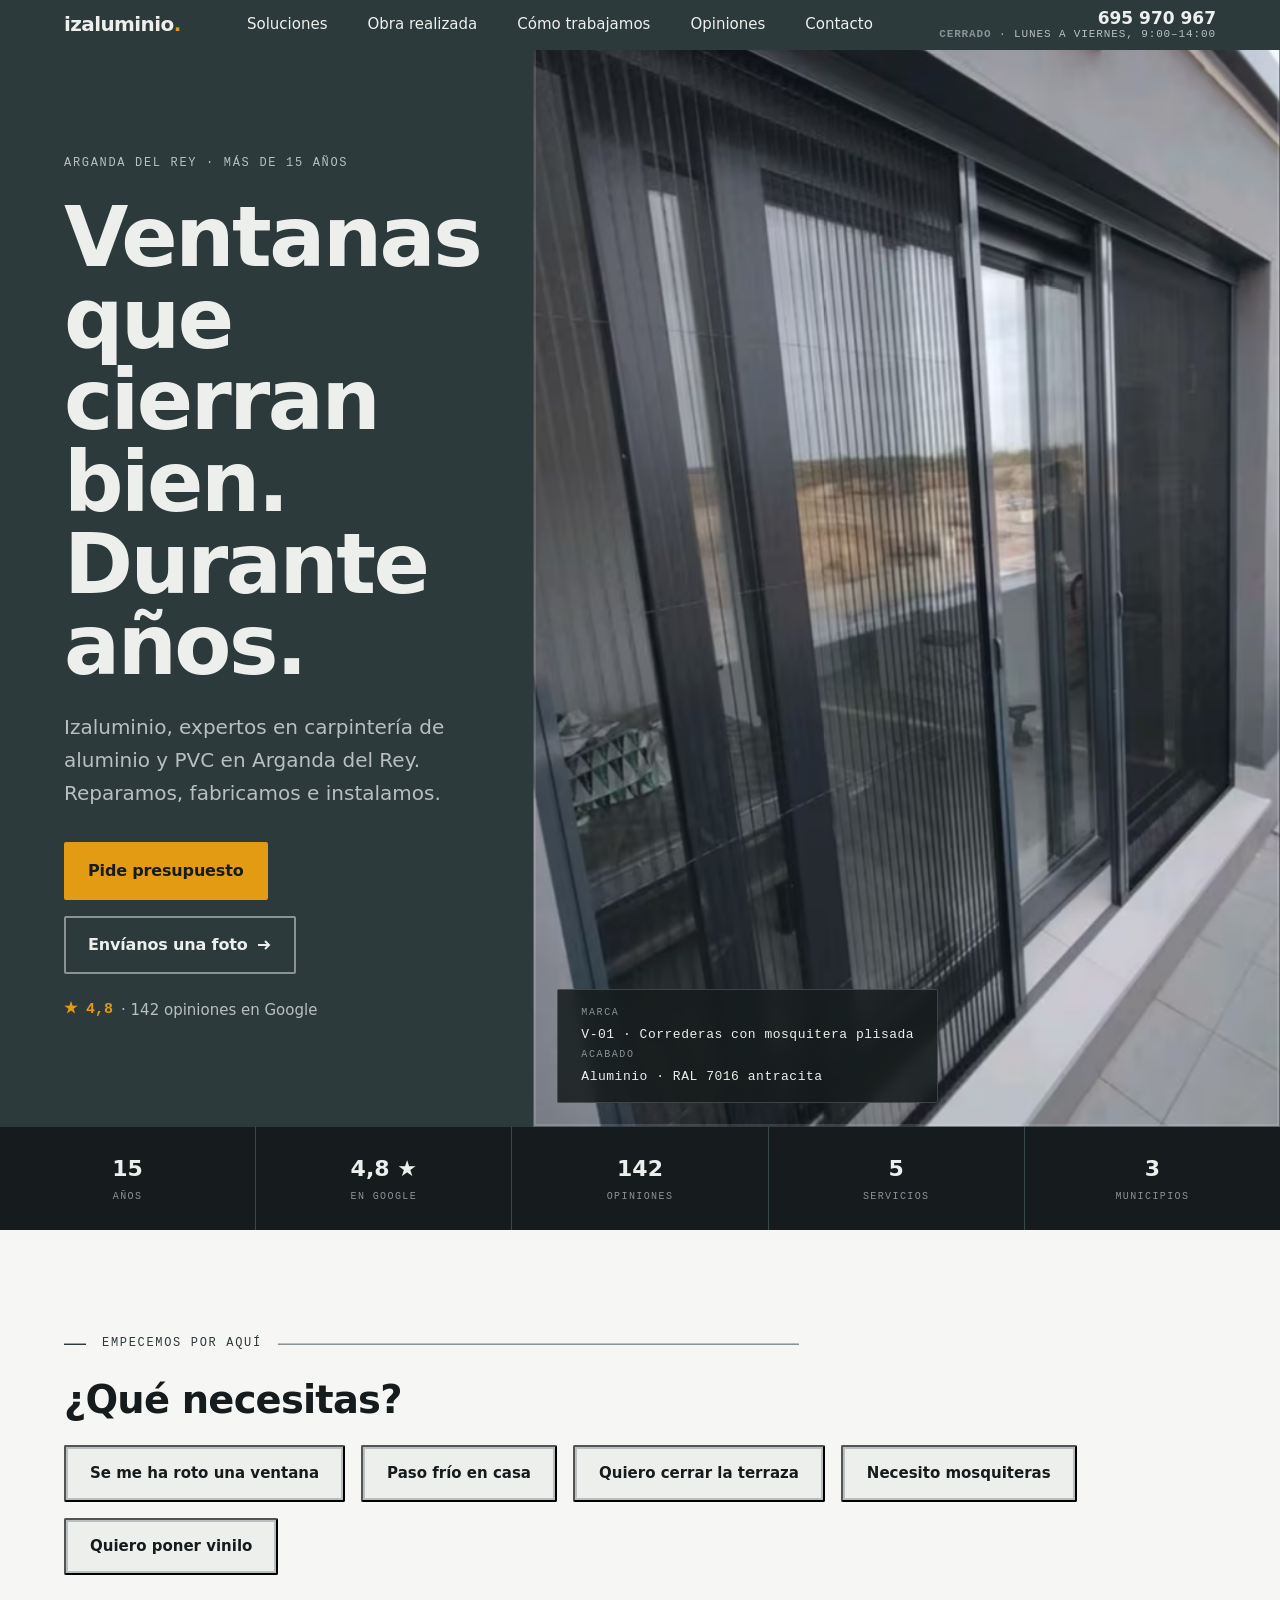
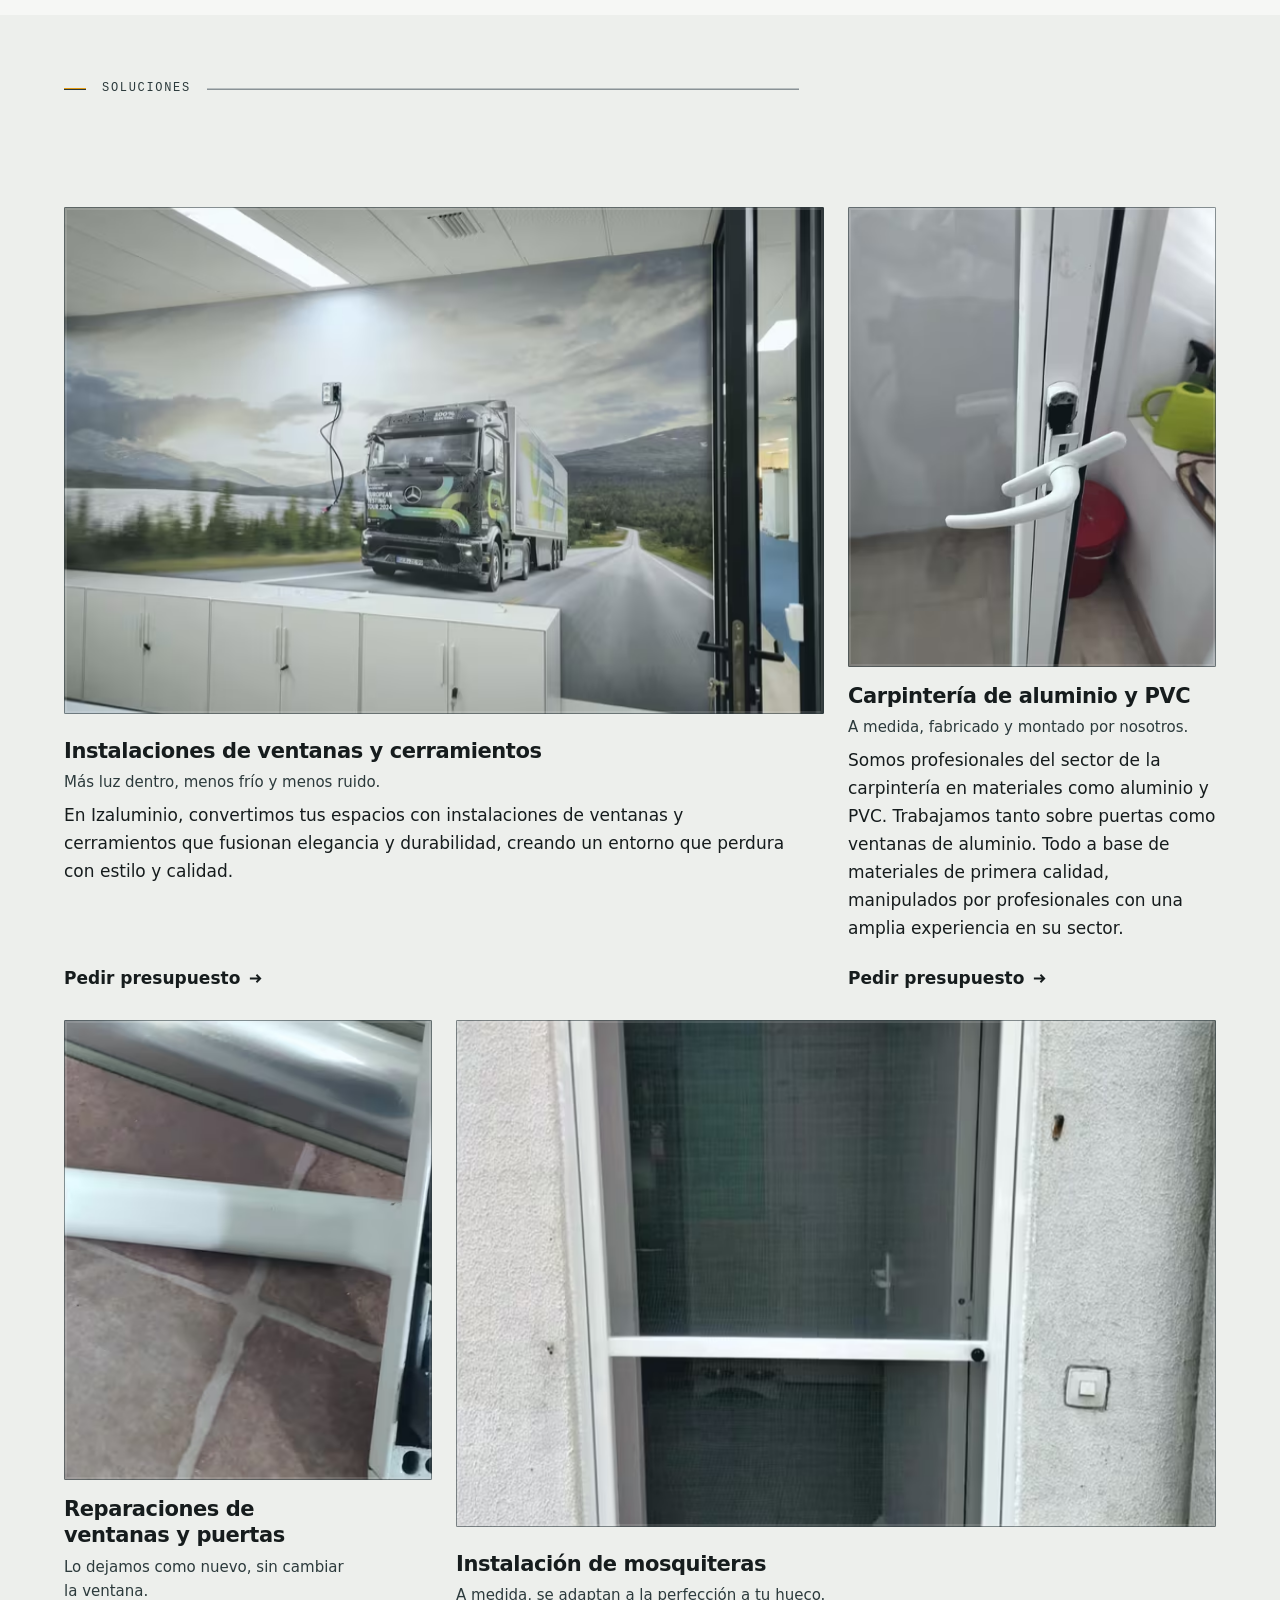
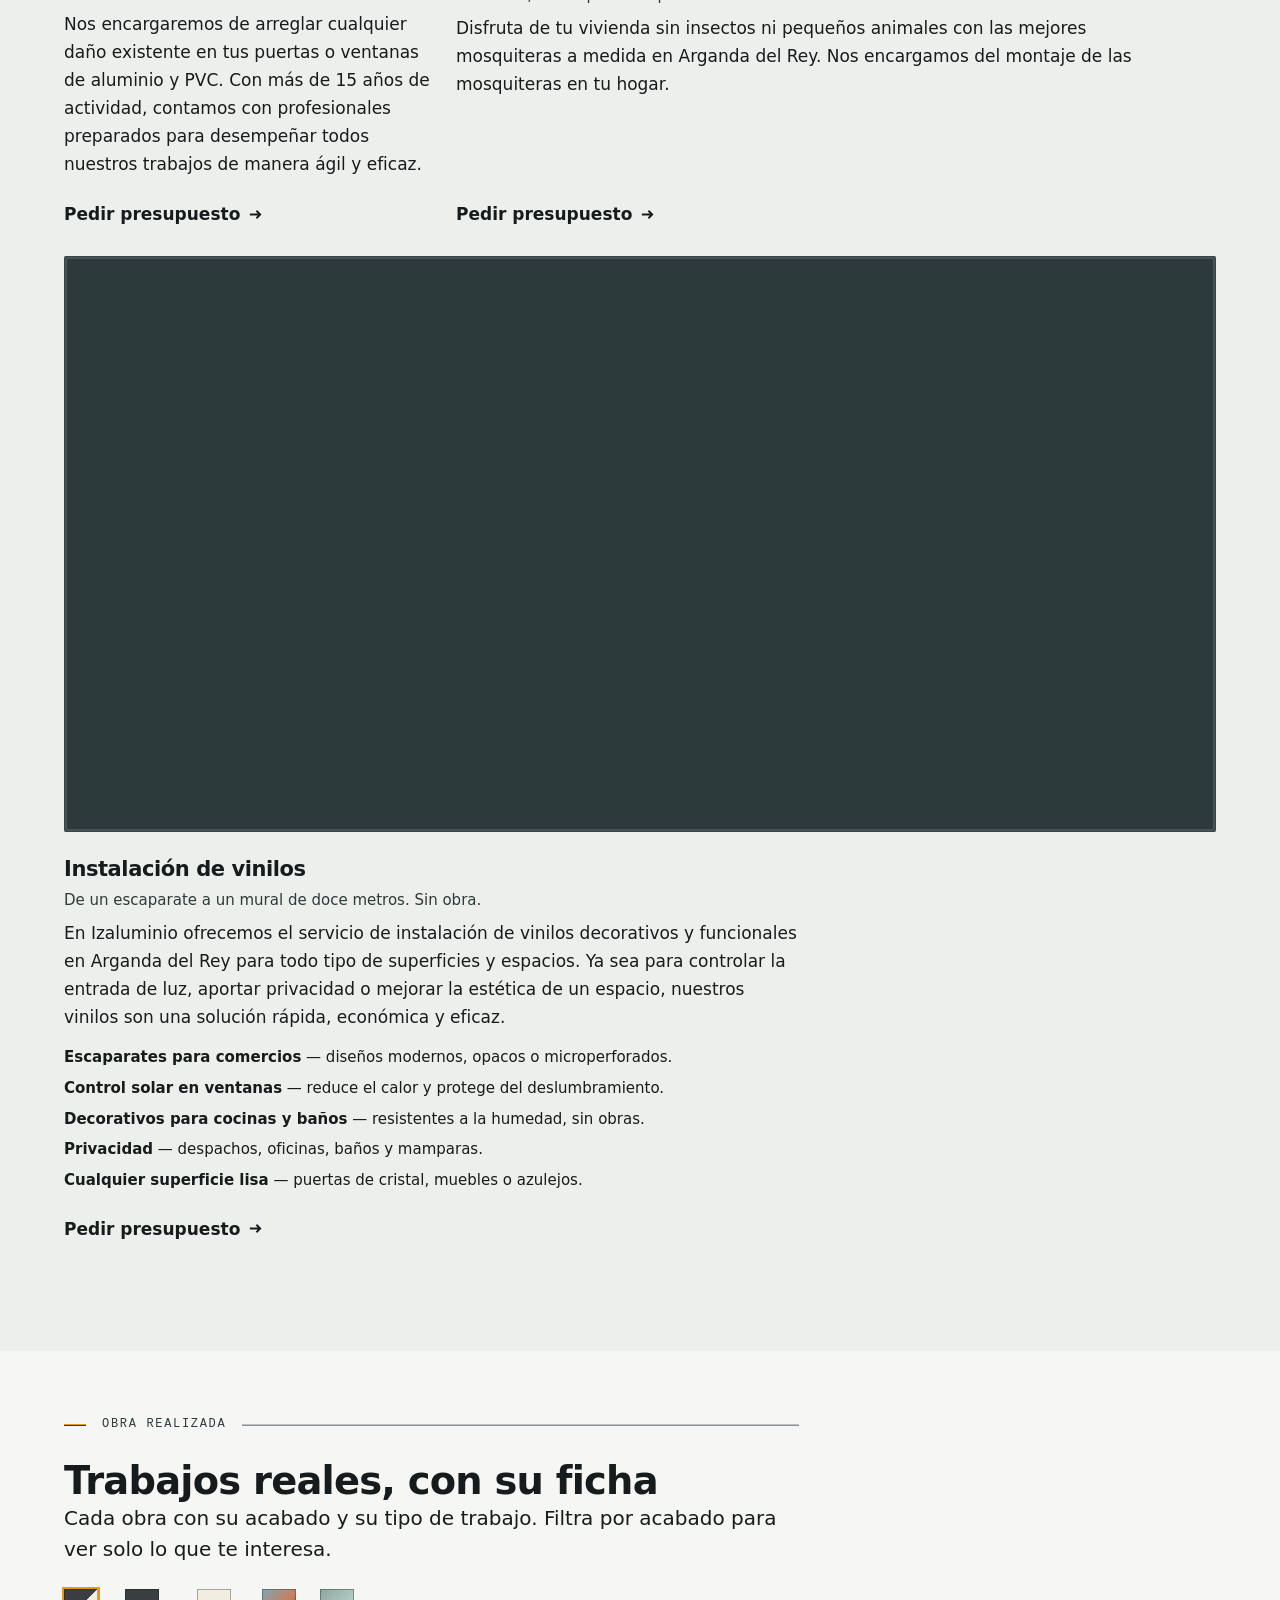
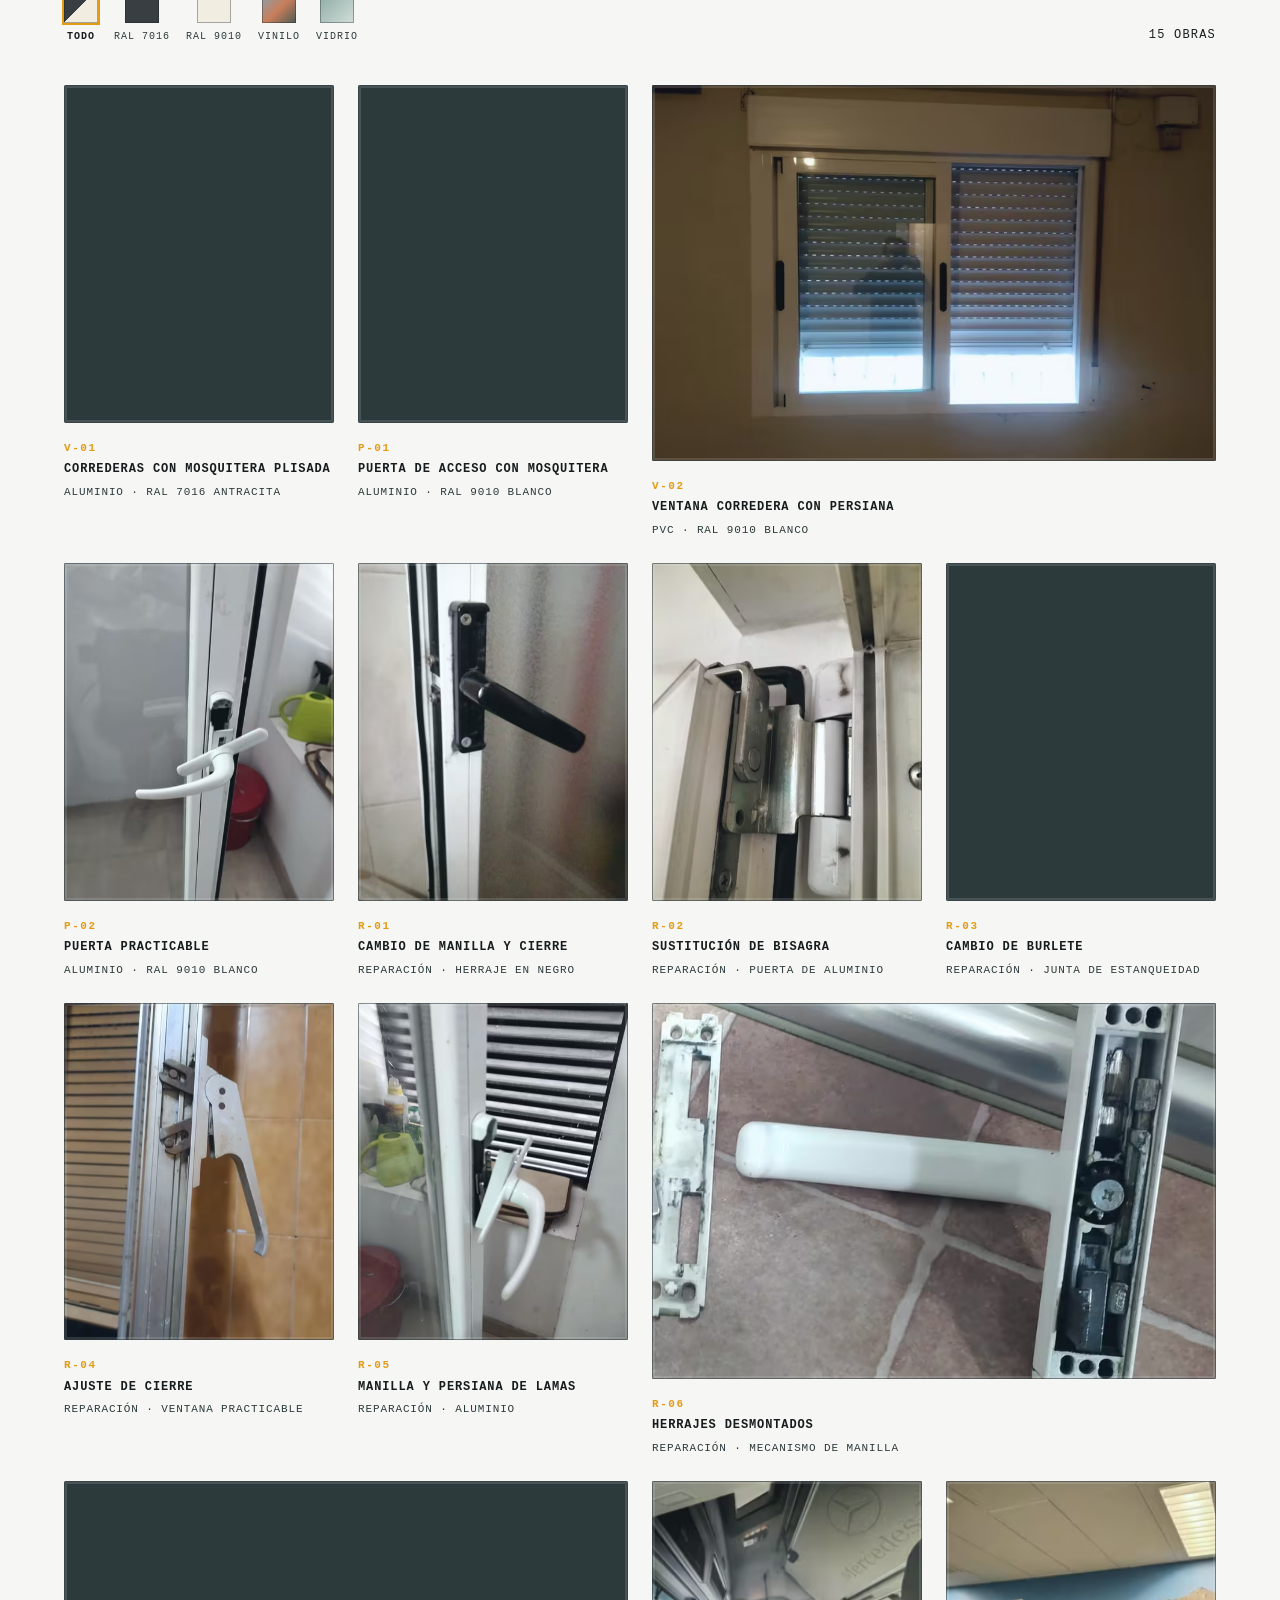
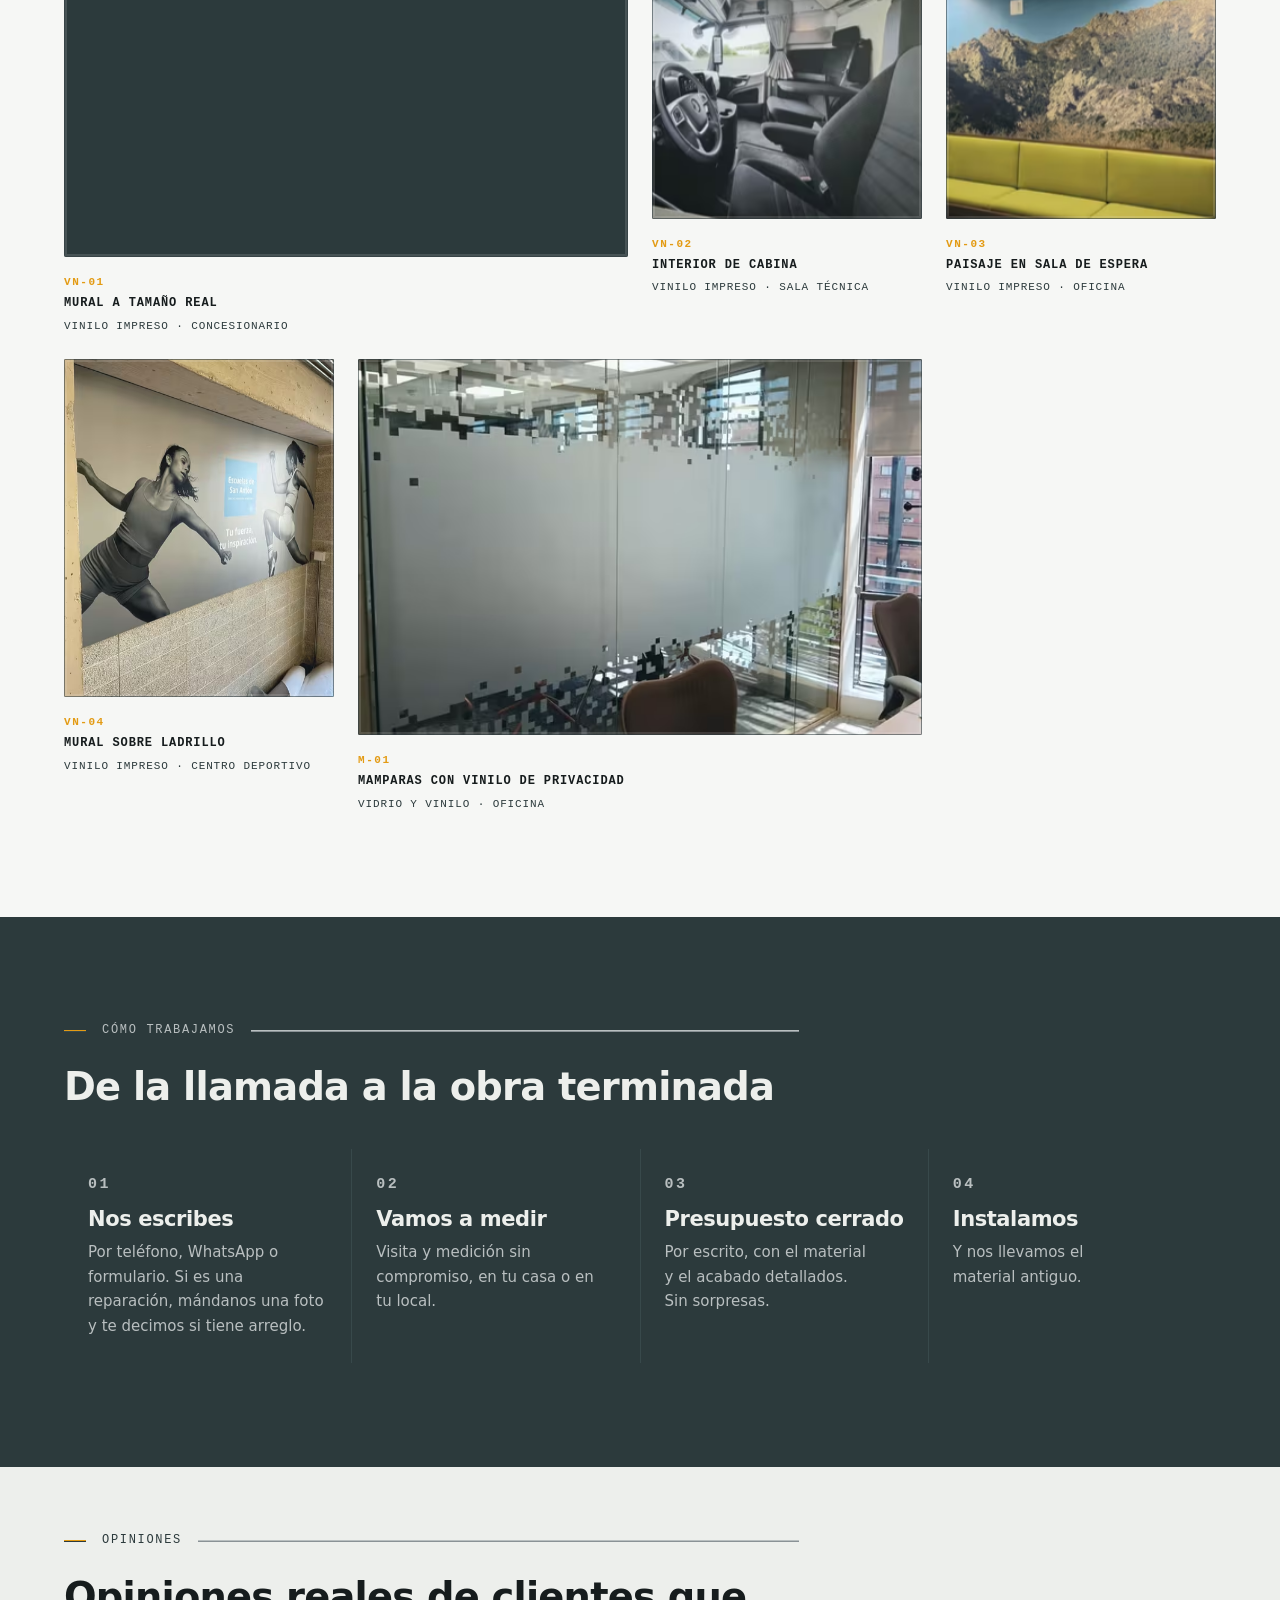
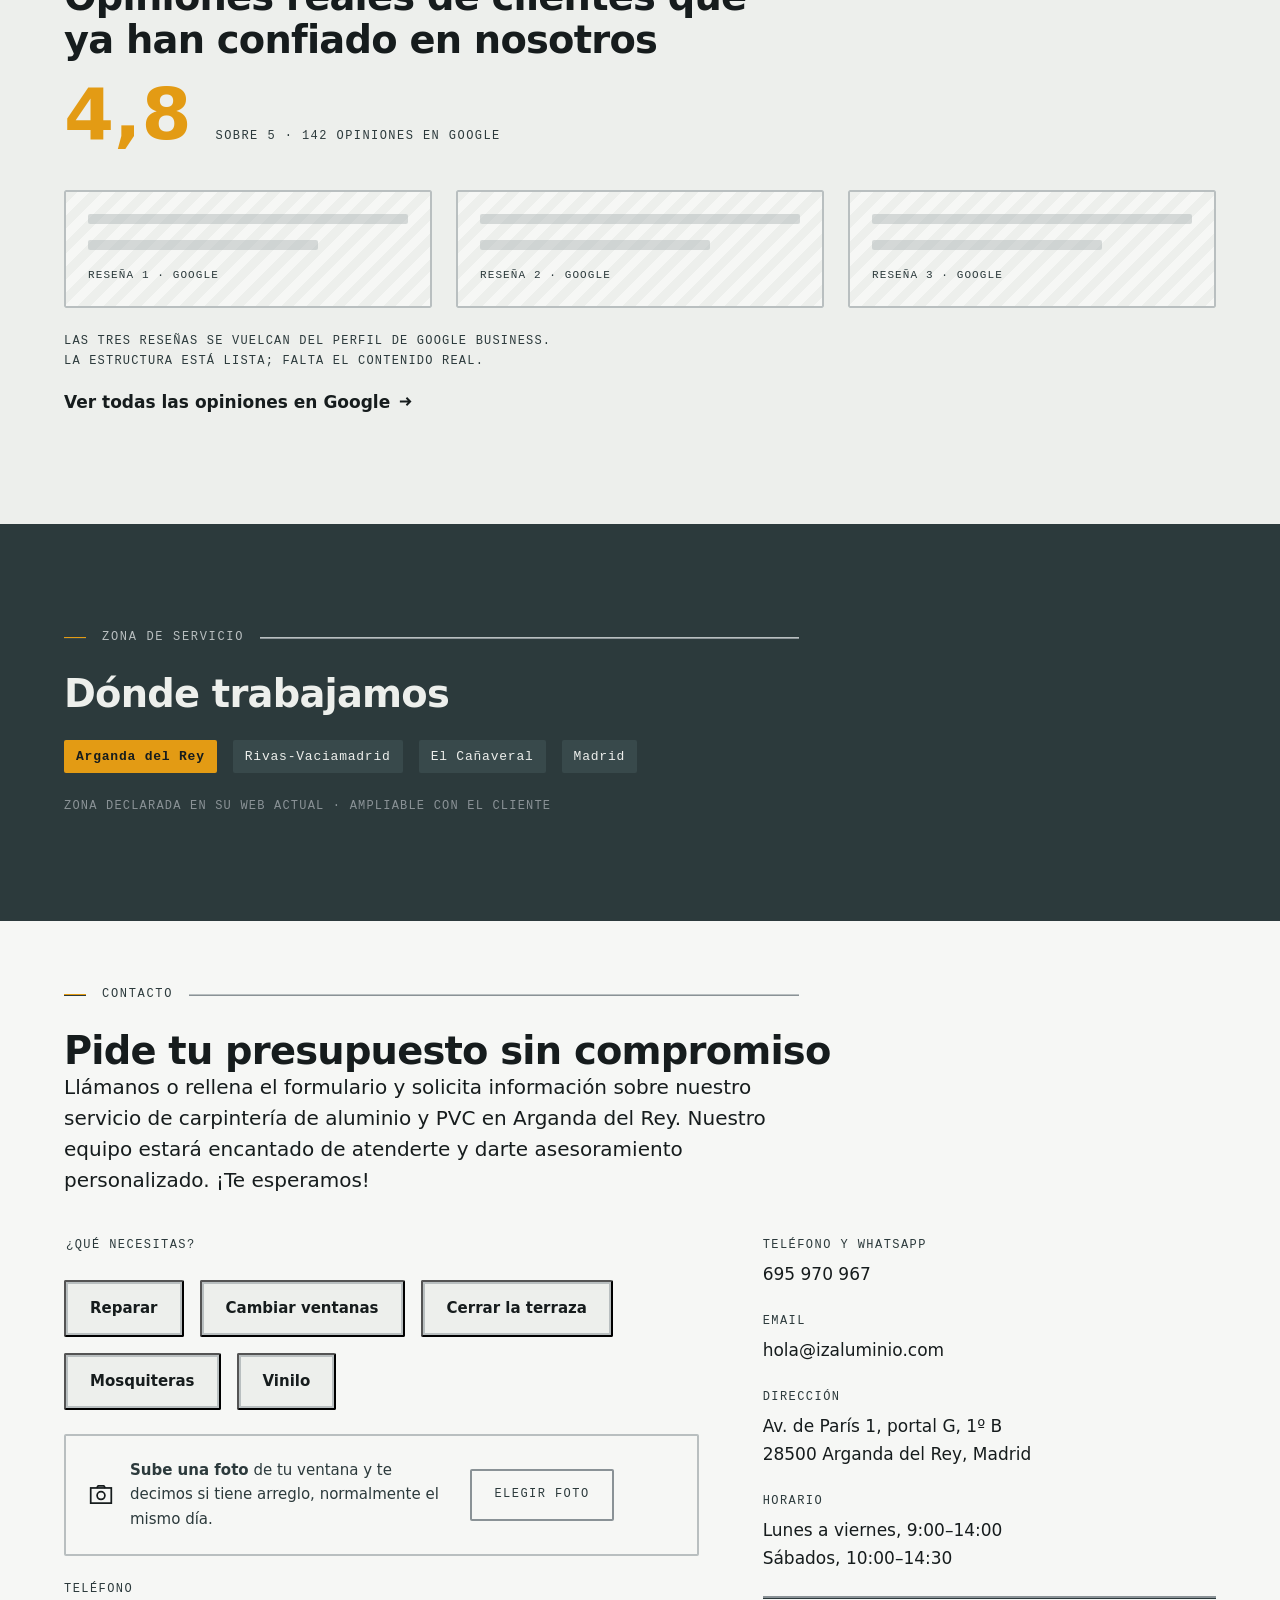
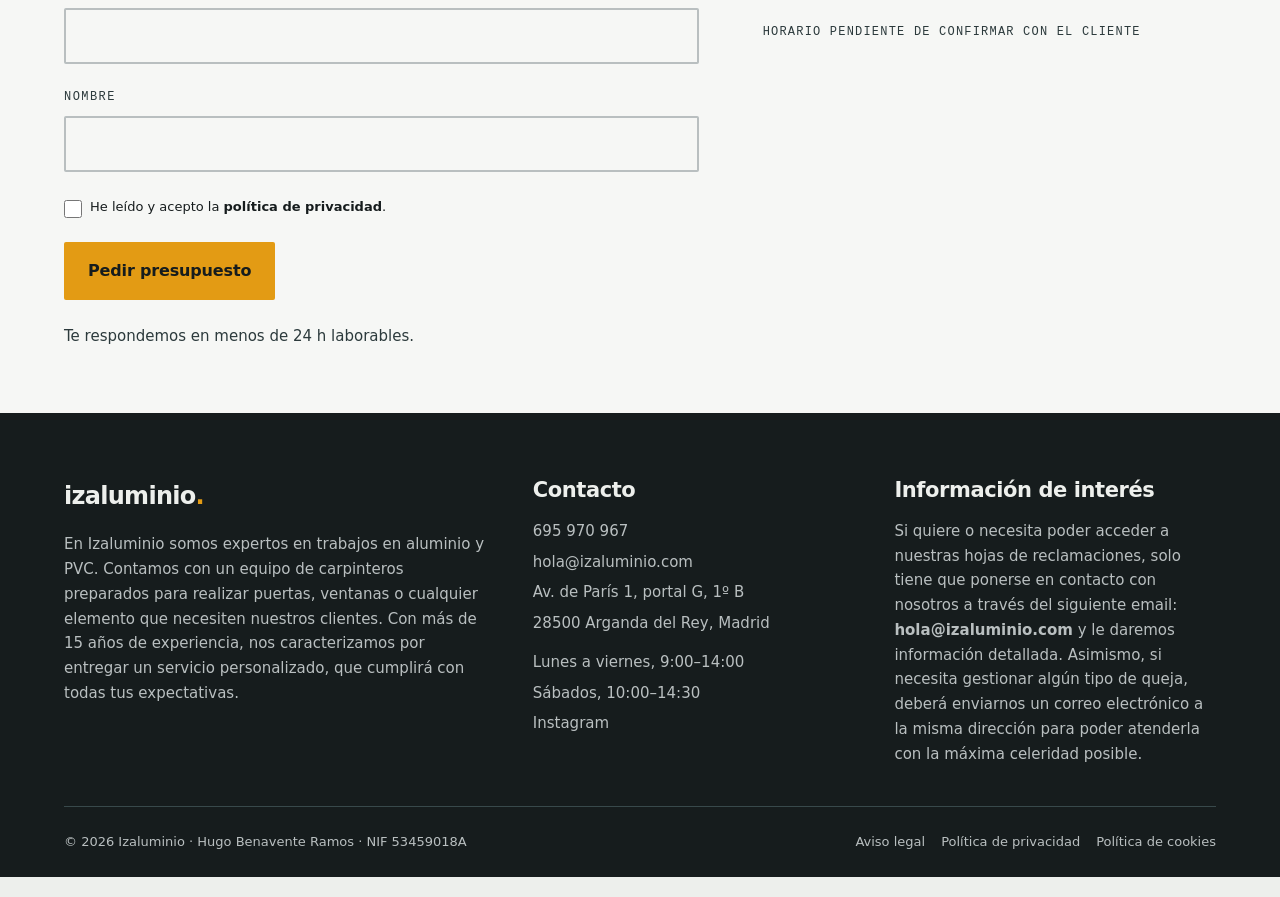
==== index.html @ cc598054 "feat: prototipo de homepage — dirección "Hueco" Lo oscuro es el perfil, lo claro es el vidrio: las b" ====
<!DOCTYPE html>
<html lang="es">
<head>
<meta charset="UTF-8">
<script>document.documentElement.classList.add('js')</script>
<meta name="viewport" content="width=device-width, initial-scale=1">
<title>Carpintería de aluminio y PVC en Arganda del Rey | Izaluminio</title>
<meta name="description" content="Carpintería de aluminio y PVC en Arganda del Rey, de la mano de los mejores profesionales del sector. Reparación, instalación, cerramientos, mosquiteras y vinilos. ¡Llama ya!">
<meta name="theme-color" content="#2C3A3C">
<link rel="canonical" href="https://izaluminio.com/">

<meta property="og:type" content="website">
<meta property="og:locale" content="es_ES">
<meta property="og:title" content="Carpintería de aluminio y PVC en Arganda del Rey | Izaluminio">
<meta property="og:description" content="Más de 15 años reparando e instalando ventanas, puertas y cerramientos en Arganda del Rey, Rivas y El Cañaveral.">
<meta property="og:url" content="https://izaluminio.com/">
<meta property="og:image" content="https://izaluminio.com/assets/img/obra-correderas-antracita-1200.webp">
<meta name="twitter:card" content="summary_large_image">

<link rel="preload" href="assets/fonts/archivo.woff2" as="font" type="font/woff2" crossorigin>
<link rel="preload" href="assets/fonts/hanken-grotesk.woff2" as="font" type="font/woff2" crossorigin>
<link rel="stylesheet" href="assets/css/global.css">
<link rel="stylesheet" href="assets/css/home.css">
<link rel="icon" href="data:image/svg+xml,<svg xmlns='http://www.w3.org/2000/svg' viewBox='0 0 32 32'><rect width='32' height='32' fill='%232C3A3C'/><rect x='6' y='6' width='20' height='20' fill='none' stroke='%23E39B14' stroke-width='2.5'/><line x1='16' y1='6' x2='16' y2='26' stroke='%238A9296' stroke-width='2.5'/></svg>">
</head>
<body>

<a class="salta" href="#principal">Saltar al contenido</a>

<!-- ==================== CABECERA ==================== -->
<header class="cab" id="cabecera">
  <div class="env cab__fila">
    <a class="cab__marca" href="#principal">izaluminio<span>.</span></a>
    <nav class="cab__menu" aria-label="Principal">
      <a class="cab__link" href="#soluciones">Soluciones</a>
      <a class="cab__link" href="#obra">Obra realizada</a>
      <a class="cab__link" href="#proceso">Cómo trabajamos</a>
      <a class="cab__link" href="#opiniones">Opiniones</a>
      <a class="cab__link" href="#contacto">Contacto</a>
    </nav>
    <a class="cab__tel" href="tel:+34695970967">
      <strong>695 970 967</strong>
      <span class="cab__horario" id="estado-horario"><b>·</b> Lunes a viernes, 9:00–14:00</span>
    </a>
  </div>
</header>

<main id="principal">

<!-- ==================== HERO ==================== -->
<section class="hero" aria-labelledby="titulo-hero">
  <div class="hero__rejilla">

    <div class="hero__hoja">
      <p class="hero__kicker">
        <span class="cota__texto">Arganda del Rey · Más de 15 años</span>
      </p>

      <h1 class="hero__titulo" id="titulo-hero">Ventanas que cierran bien.<br>Durante años.</h1>

      <p class="hero__entradilla">
        Izaluminio, expertos en carpintería de aluminio y PVC en Arganda del Rey.
        Reparamos, fabricamos e instalamos.
      </p>

      <div class="hero__acciones">
        <a class="btn btn--ambar" href="#contacto">
          <span>Pide presupuesto</span>
        </a>
        <a class="btn btn--linea" href="https://wa.me/34695970967" rel="noopener">
          <span>Envíanos una foto</span>
          <svg width="16" height="16" viewBox="0 0 16 16" fill="none" aria-hidden="true"><path d="M2 8h11M9 4l4 4-4 4" stroke="currentColor" stroke-width="2"/></svg>
        </a>
      </div>

      <p class="hero__estrellas">
        <b>★ 4,8</b> · 142 opiniones en Google
      </p>
    </div>

    <div class="hero__vano">
      <figure class="hueco" data-mirada>
        <picture>
          <source type="image/avif" sizes="(min-width:960px) 58vw, 100vw"
            srcset="assets/img/obra-correderas-antracita-480.avif 480w,
                    assets/img/obra-correderas-antracita-768.avif 768w,
                    assets/img/obra-correderas-antracita-1200.avif 1200w">
          <img class="hueco__vista" src="assets/img/obra-correderas-antracita-1200.webp"
            sizes="(min-width:960px) 58vw, 100vw"
            srcset="assets/img/obra-correderas-antracita-480.webp 480w,
                    assets/img/obra-correderas-antracita-768.webp 768w,
                    assets/img/obra-correderas-antracita-1200.webp 1200w"
            width="1072" height="1340" fetchpriority="high" decoding="async"
            alt="Correderas de aluminio en acabado antracita con mosquitera plisada, instaladas en la fachada de una vivienda en Arganda del Rey">
        </picture>
        <figcaption class="hero__ficha">
          <dl>
            <dt>Marca</dt>
            <dd>V-01 · Correderas con mosquitera plisada</dd>
            <dt>Acabado</dt>
            <dd>Aluminio · RAL 7016 antracita</dd>
          </dl>
        </figcaption>
      </figure>
    </div>

  </div>

  <div class="hero__banda">
    <ul>
      <li><b>15</b><span>Años</span></li>
      <li><b>4,8 ★</b><span>En Google</span></li>
      <li><b>142</b><span>Opiniones</span></li>
      <li><b>5</b><span>Servicios</span></li>
      <li><b>3</b><span>Municipios</span></li>
    </ul>
  </div>
</section>

<!-- ==================== TRIAJE ==================== -->
<section class="seccion triaje" aria-labelledby="titulo-triaje">
  <div class="env">
    <p class="cota">
      <span class="cota__texto">Empecemos por aquí</span>
      <span class="cota__linea"></span>
    </p>
    <h2 id="titulo-triaje" class="entra">¿Qué necesitas?</h2>
    <div class="triaje__lista entra" data-retardo="1" role="group" aria-label="Elige tu caso">
      <button class="triaje__chip" type="button" aria-pressed="false" data-va="#contacto">Se me ha roto una ventana</button>
      <button class="triaje__chip" type="button" aria-pressed="false" data-va="#contacto">Paso frío en casa</button>
      <button class="triaje__chip" type="button" aria-pressed="false" data-va="#contacto">Quiero cerrar la terraza</button>
      <button class="triaje__chip" type="button" aria-pressed="false" data-va="#contacto">Necesito mosquiteras</button>
      <button class="triaje__chip" type="button" aria-pressed="false" data-va="#contacto">Quiero poner vinilo</button>
    </div>
  </div>
</section>

<!-- ==================== SOLUCIONES ==================== -->
<section class="seccion" id="soluciones" aria-labelledby="titulo-soluciones">
  <div class="env">
    <p class="cota">
      <span class="cota__texto">Soluciones</span>
      <span class="cota__linea"></span>
    </p>
    <h2 id="titulo-soluciones" class="entra">Conoce nuestros servicios</h2>

    <div class="sol__rejilla">

      <article class="sol__pieza entra">
        <figure class="hueco" data-mirada>
          <picture>
            <source type="image/avif" sizes="(min-width:1080px) 44vw, (min-width:640px) 50vw, 100vw"
              srcset="assets/img/hero-oficina-carpinteria-480.avif 480w, assets/img/hero-oficina-carpinteria-768.avif 768w, assets/img/hero-oficina-carpinteria-1200.avif 1200w">
            <img class="hueco__vista" src="assets/img/hero-oficina-carpinteria-768.webp" loading="lazy" decoding="async"
              sizes="(min-width:1080px) 44vw, (min-width:640px) 50vw, 100vw"
              srcset="assets/img/hero-oficina-carpinteria-480.webp 480w, assets/img/hero-oficina-carpinteria-768.webp 768w, assets/img/hero-oficina-carpinteria-1200.webp 1200w"
              width="2048" height="1365" alt="Correderas de aluminio en acabado antracita con mosquitera plisada, en la fachada de una vivienda">
          </picture>
        </figure>
        <div class="sol__cuerpo">
          <h3>Instalaciones de ventanas y cerramientos</h3>
          <p class="sol__claim">Más luz dentro, menos frío y menos ruido.</p>
          <p>En Izaluminio, convertimos tus espacios con instalaciones de ventanas y cerramientos que fusionan elegancia y durabilidad, creando un entorno que perdura con estilo y calidad.</p>
          <p class="sol__pie"><a class="enlace" href="#contacto">Pedir presupuesto <svg width="15" height="15" viewBox="0 0 16 16" fill="none" aria-hidden="true"><path d="M2 8h11M9 4l4 4-4 4" stroke="currentColor" stroke-width="2"/></svg></a></p>
        </div>
      </article>

      <article class="sol__pieza entra" data-retardo="1">
        <figure class="hueco" data-mirada>
          <picture>
            <source type="image/avif" sizes="(min-width:1080px) 22vw, (min-width:640px) 50vw, 100vw"
              srcset="assets/img/obra-puerta-interior-480.avif 480w, assets/img/obra-puerta-interior-768.avif 768w, assets/img/obra-puerta-interior-1200.avif 1200w">
            <img class="hueco__vista" src="assets/img/obra-puerta-interior-768.webp" loading="lazy" decoding="async"
              sizes="(min-width:1080px) 22vw, (min-width:640px) 50vw, 100vw"
              srcset="assets/img/obra-puerta-interior-480.webp 480w, assets/img/obra-puerta-interior-768.webp 768w, assets/img/obra-puerta-interior-1200.webp 1200w"
              width="1197" height="1496" alt="Puerta practicable de aluminio blanco instalada en el interior de una vivienda">
          </picture>
        </figure>
        <div class="sol__cuerpo">
          <h3>Carpintería de aluminio y PVC</h3>
          <p class="sol__claim">A medida, fabricado y montado por nosotros.</p>
          <p>Somos profesionales del sector de la carpintería en materiales como aluminio y PVC. Trabajamos tanto sobre puertas como ventanas de aluminio. Todo a base de materiales de primera calidad, manipulados por profesionales con una amplia experiencia en su sector.</p>
          <p class="sol__pie"><a class="enlace" href="#contacto">Pedir presupuesto <svg width="15" height="15" viewBox="0 0 16 16" fill="none" aria-hidden="true"><path d="M2 8h11M9 4l4 4-4 4" stroke="currentColor" stroke-width="2"/></svg></a></p>
        </div>
      </article>

      <article class="sol__pieza entra" data-retardo="2">
        <figure class="hueco" data-mirada>
          <picture>
            <source type="image/avif" sizes="(min-width:1080px) 44vw, (min-width:640px) 50vw, 100vw"
              srcset="assets/img/detalle-herrajes-480.avif 480w, assets/img/detalle-herrajes-768.avif 768w, assets/img/detalle-herrajes-1200.avif 1200w">
            <img class="hueco__vista" src="assets/img/detalle-herrajes-768.webp" loading="lazy" decoding="async"
              sizes="(min-width:1080px) 44vw, (min-width:640px) 50vw, 100vw"
              srcset="assets/img/detalle-herrajes-480.webp 480w, assets/img/detalle-herrajes-768.webp 768w, assets/img/detalle-herrajes-1200.webp 1200w"
              width="1781" height="1187" alt="Herrajes de una manilla de ventana desmontados durante una reparación">
          </picture>
        </figure>
        <div class="sol__cuerpo">
          <h3>Reparaciones de ventanas y puertas</h3>
          <p class="sol__claim">Lo dejamos como nuevo, sin cambiar la ventana.</p>
          <p>Nos encargaremos de arreglar cualquier daño existente en tus puertas o ventanas de aluminio y PVC. Con más de 15 años de actividad, contamos con profesionales preparados para desempeñar todos nuestros trabajos de manera ágil y eficaz.</p>
          <p class="sol__pie"><a class="enlace" href="#contacto">Pedir presupuesto <svg width="15" height="15" viewBox="0 0 16 16" fill="none" aria-hidden="true"><path d="M2 8h11M9 4l4 4-4 4" stroke="currentColor" stroke-width="2"/></svg></a></p>
        </div>
      </article>

      <article class="sol__pieza entra" data-retardo="3">
        <figure class="hueco" data-mirada>
          <picture>
            <source type="image/avif" sizes="(min-width:1080px) 44vw, (min-width:640px) 50vw, 100vw"
              srcset="assets/img/obra-puerta-mosquitera-480.avif 480w, assets/img/obra-puerta-mosquitera-768.avif 768w, assets/img/obra-puerta-mosquitera-1200.avif 1200w">
            <img class="hueco__vista" src="assets/img/obra-puerta-mosquitera-768.webp" loading="lazy" decoding="async"
              sizes="(min-width:1080px) 44vw, (min-width:640px) 50vw, 100vw"
              srcset="assets/img/obra-puerta-mosquitera-480.webp 480w, assets/img/obra-puerta-mosquitera-768.webp 768w, assets/img/obra-puerta-mosquitera-1200.webp 1200w"
              width="1080" height="1350" alt="Puerta de aluminio blanco con mosquitera instalada en el acceso a una vivienda">
          </picture>
        </figure>
        <div class="sol__cuerpo">
          <h3>Instalación de mosquiteras</h3>
          <p class="sol__claim">A medida, se adaptan a la perfección a tu hueco.</p>
          <p>Disfruta de tu vivienda sin insectos ni pequeños animales con las mejores mosquiteras a medida en Arganda del Rey. Nos encargamos del montaje de las mosquiteras en tu hogar.</p>
          <p class="sol__pie"><a class="enlace" href="#contacto">Pedir presupuesto <svg width="15" height="15" viewBox="0 0 16 16" fill="none" aria-hidden="true"><path d="M2 8h11M9 4l4 4-4 4" stroke="currentColor" stroke-width="2"/></svg></a></p>
        </div>
      </article>

      <article class="sol__pieza entra" data-retardo="4">
        <figure class="hueco" data-mirada>
          <picture>
            <source type="image/avif" sizes="(min-width:1080px) 90vw, 100vw"
              srcset="assets/img/vinilo-camion-mercedes-768.avif 768w, assets/img/vinilo-camion-mercedes-1200.avif 1200w, assets/img/vinilo-camion-mercedes-1800.avif 1800w">
            <img class="hueco__vista" src="assets/img/vinilo-camion-mercedes-1200.webp" loading="lazy" decoding="async"
              sizes="(min-width:1080px) 90vw, 100vw"
              srcset="assets/img/vinilo-camion-mercedes-768.webp 768w, assets/img/vinilo-camion-mercedes-1200.webp 1200w, assets/img/vinilo-camion-mercedes-1800.webp 1800w"
              width="2048" height="1365" alt="Mural de vinilo de gran formato con un camión Mercedes-Benz Actros impreso a tamaño real en la pared de un concesionario">
          </picture>
        </figure>
        <div class="sol__cuerpo">
          <h3>Instalación de vinilos</h3>
          <p class="sol__claim">De un escaparate a un mural de doce metros. Sin obra.</p>
          <p>En Izaluminio ofrecemos el servicio de instalación de vinilos decorativos y funcionales en Arganda del Rey para todo tipo de superficies y espacios. Ya sea para controlar la entrada de luz, aportar privacidad o mejorar la estética de un espacio, nuestros vinilos son una solución rápida, económica y eficaz.</p>
          <ul style="display:grid;gap:6px;margin-top:8px;font-size:var(--t-small)">
            <li><strong>Escaparates para comercios</strong> — diseños modernos, opacos o microperforados.</li>
            <li><strong>Control solar en ventanas</strong> — reduce el calor y protege del deslumbramiento.</li>
            <li><strong>Decorativos para cocinas y baños</strong> — resistentes a la humedad, sin obras.</li>
            <li><strong>Privacidad</strong> — despachos, oficinas, baños y mamparas.</li>
            <li><strong>Cualquier superficie lisa</strong> — puertas de cristal, muebles o azulejos.</li>
          </ul>
          <p class="sol__pie"><a class="enlace" href="#contacto">Pedir presupuesto <svg width="15" height="15" viewBox="0 0 16 16" fill="none" aria-hidden="true"><path d="M2 8h11M9 4l4 4-4 4" stroke="currentColor" stroke-width="2"/></svg></a></p>
        </div>
      </article>

    </div>
  </div>
</section>

<!-- ==================== OBRA REALIZADA ==================== -->
<section class="seccion obra" id="obra" aria-labelledby="titulo-obra">
  <div class="env">
    <p class="cota">
      <span class="cota__texto">Obra realizada</span>
      <span class="cota__linea"></span>
    </p>
    <h2 id="titulo-obra" class="entra">Trabajos reales, con su ficha</h2>
    <p class="lead entra" data-retardo="1">Cada obra con su acabado y su tipo de trabajo. Filtra por acabado para ver solo lo que te interesa.</p>

    <div class="obra__control entra" data-retardo="2">
      <div class="ral" role="group" aria-label="Filtrar por acabado">
        <button class="ral__chip" type="button" aria-pressed="true" data-acabado="todo">
          <span class="ral__muestra" style="background:linear-gradient(135deg,#383E42 0 50%,#F1EDE1 50% 100%)"></span>
          <span class="ral__cod">Todo</span>
        </button>
        <button class="ral__chip" type="button" aria-pressed="false" data-acabado="7016">
          <span class="ral__muestra" style="background:#383E42"></span>
          <span class="ral__cod">RAL 7016</span>
        </button>
        <button class="ral__chip" type="button" aria-pressed="false" data-acabado="9010">
          <span class="ral__muestra" style="background:#F1EDE1"></span>
          <span class="ral__cod">RAL 9010</span>
        </button>
        <button class="ral__chip" type="button" aria-pressed="false" data-acabado="vinilo">
          <span class="ral__muestra" style="background:linear-gradient(135deg,#7FA6B8,#C97E5A 55%,#4C5B52)"></span>
          <span class="ral__cod">Vinilo</span>
        </button>
        <button class="ral__chip" type="button" aria-pressed="false" data-acabado="vidrio">
          <span class="ral__muestra" style="background:linear-gradient(135deg,rgba(124,158,150,.9),rgba(206,219,214,.9))"></span>
          <span class="ral__cod">Vidrio</span>
        </button>
      </div>
      <p class="dato" aria-live="polite" id="obra-cuenta">15 obras</p>
    </div>

    <div class="obra__rejilla" id="obra-rejilla">

      <article class="obra__pieza" data-acabado="7016">
        <figure class="hueco" data-mirada>
          <picture><source type="image/avif" sizes="(min-width:900px) 24vw, 50vw" srcset="assets/img/obra-correderas-antracita-480.avif 480w, assets/img/obra-correderas-antracita-768.avif 768w">
          <img class="hueco__vista" src="assets/img/obra-correderas-antracita-480.webp" loading="lazy" decoding="async" sizes="(min-width:900px) 24vw, 50vw" srcset="assets/img/obra-correderas-antracita-480.webp 480w, assets/img/obra-correderas-antracita-768.webp 768w" width="1072" height="1340" alt="Correderas de aluminio antracita con mosquitera plisada en fachada"></picture>
        </figure>
        <div class="obra__ficha"><span class="obra__marca">V-01</span><b>Correderas con mosquitera plisada</b><span>Aluminio · RAL 7016 antracita</span></div>
      </article>

      <article class="obra__pieza" data-acabado="9010">
        <figure class="hueco" data-mirada>
          <picture><source type="image/avif" sizes="(min-width:900px) 24vw, 50vw" srcset="assets/img/obra-puerta-mosquitera-480.avif 480w, assets/img/obra-puerta-mosquitera-768.avif 768w">
          <img class="hueco__vista" src="assets/img/obra-puerta-mosquitera-480.webp" loading="lazy" decoding="async" sizes="(min-width:900px) 24vw, 50vw" srcset="assets/img/obra-puerta-mosquitera-480.webp 480w, assets/img/obra-puerta-mosquitera-768.webp 768w" width="1080" height="1350" alt="Puerta de aluminio blanco con mosquitera"></picture>
        </figure>
        <div class="obra__ficha"><span class="obra__marca">P-01</span><b>Puerta de acceso con mosquitera</b><span>Aluminio · RAL 9010 blanco</span></div>
      </article>

      <article class="obra__pieza" data-acabado="9010" data-formato="ancho">
        <figure class="hueco" data-mirada>
          <picture><source type="image/avif" sizes="(min-width:900px) 48vw, 100vw" srcset="assets/img/obra-ventana-persianas-480.avif 480w, assets/img/obra-ventana-persianas-768.avif 768w, assets/img/obra-ventana-persianas-1200.avif 1200w">
          <img class="hueco__vista" src="assets/img/obra-ventana-persianas-768.webp" loading="lazy" decoding="async" sizes="(min-width:900px) 48vw, 100vw" srcset="assets/img/obra-ventana-persianas-480.webp 480w, assets/img/obra-ventana-persianas-768.webp 768w, assets/img/obra-ventana-persianas-1200.webp 1200w" width="1600" height="1067" alt="Ventana corredera con persiana vista desde el interior"></picture>
        </figure>
        <div class="obra__ficha"><span class="obra__marca">V-02</span><b>Ventana corredera con persiana</b><span>PVC · RAL 9010 blanco</span></div>
      </article>

      <article class="obra__pieza" data-acabado="9010">
        <figure class="hueco" data-mirada>
          <picture><source type="image/avif" sizes="(min-width:900px) 24vw, 50vw" srcset="assets/img/obra-puerta-interior-480.avif 480w, assets/img/obra-puerta-interior-768.avif 768w">
          <img class="hueco__vista" src="assets/img/obra-puerta-interior-480.webp" loading="lazy" decoding="async" sizes="(min-width:900px) 24vw, 50vw" srcset="assets/img/obra-puerta-interior-480.webp 480w, assets/img/obra-puerta-interior-768.webp 768w" width="1197" height="1496" alt="Puerta practicable de aluminio blanco vista desde el interior de una vivienda"></picture>
        </figure>
        <div class="obra__ficha"><span class="obra__marca">P-02</span><b>Puerta practicable</b><span>Aluminio · RAL 9010 blanco</span></div>
      </article>

      <article class="obra__pieza" data-acabado="7016">
        <figure class="hueco" data-mirada>
          <picture><source type="image/avif" sizes="(min-width:900px) 24vw, 50vw" srcset="assets/img/detalle-manilla-negra-480.avif 480w, assets/img/detalle-manilla-negra-768.avif 768w">
          <img class="hueco__vista" src="assets/img/detalle-manilla-negra-480.webp" loading="lazy" decoding="async" sizes="(min-width:900px) 24vw, 50vw" srcset="assets/img/detalle-manilla-negra-480.webp 480w, assets/img/detalle-manilla-negra-768.webp 768w" width="1056" height="1320" alt="Detalle de manilla negra sobre perfil de aluminio blanco"></picture>
        </figure>
        <div class="obra__ficha"><span class="obra__marca">R-01</span><b>Cambio de manilla y cierre</b><span>Reparación · herraje en negro</span></div>
      </article>

      <article class="obra__pieza" data-acabado="9010">
        <figure class="hueco" data-mirada>
          <picture><source type="image/avif" sizes="(min-width:900px) 24vw, 50vw" srcset="assets/img/detalle-bisagra-480.avif 480w, assets/img/detalle-bisagra-768.avif 768w">
          <img class="hueco__vista" src="assets/img/detalle-bisagra-480.webp" loading="lazy" decoding="async" sizes="(min-width:900px) 24vw, 50vw" srcset="assets/img/detalle-bisagra-480.webp 480w, assets/img/detalle-bisagra-768.webp 768w" width="1500" height="1875" alt="Detalle macro de una bisagra de puerta de aluminio"></picture>
        </figure>
        <div class="obra__ficha"><span class="obra__marca">R-02</span><b>Sustitución de bisagra</b><span>Reparación · puerta de aluminio</span></div>
      </article>

      <article class="obra__pieza" data-acabado="9010">
        <figure class="hueco" data-mirada>
          <picture><source type="image/avif" sizes="(min-width:900px) 24vw, 50vw" srcset="assets/img/detalle-burlete-480.avif 480w, assets/img/detalle-burlete-768.avif 768w">
          <img class="hueco__vista" src="assets/img/detalle-burlete-480.webp" loading="lazy" decoding="async" sizes="(min-width:900px) 24vw, 50vw" srcset="assets/img/detalle-burlete-480.webp 480w, assets/img/detalle-burlete-768.webp 768w" width="1152" height="1440" alt="Sustitución del burlete de goma de una ventana corredera"></picture>
        </figure>
        <div class="obra__ficha"><span class="obra__marca">R-03</span><b>Cambio de burlete</b><span>Reparación · junta de estanqueidad</span></div>
      </article>

      <article class="obra__pieza" data-acabado="9010">
        <figure class="hueco" data-mirada>
          <picture><source type="image/avif" sizes="(min-width:900px) 24vw, 50vw" srcset="assets/img/detalle-cierre-persiana-480.avif 480w, assets/img/detalle-cierre-persiana-768.avif 768w">
          <img class="hueco__vista" src="assets/img/detalle-cierre-persiana-480.webp" loading="lazy" decoding="async" sizes="(min-width:900px) 24vw, 50vw" srcset="assets/img/detalle-cierre-persiana-480.webp 480w, assets/img/detalle-cierre-persiana-768.webp 768w" width="1500" height="1875" alt="Detalle del cierre de una ventana junto a una persiana de lamas"></picture>
        </figure>
        <div class="obra__ficha"><span class="obra__marca">R-04</span><b>Ajuste de cierre</b><span>Reparación · ventana practicable</span></div>
      </article>

      <article class="obra__pieza" data-acabado="9010">
        <figure class="hueco" data-mirada>
          <picture><source type="image/avif" sizes="(min-width:900px) 24vw, 50vw" srcset="assets/img/detalle-manilla-lamas-480.avif 480w, assets/img/detalle-manilla-lamas-768.avif 768w">
          <img class="hueco__vista" src="assets/img/detalle-manilla-lamas-480.webp" loading="lazy" decoding="async" sizes="(min-width:900px) 24vw, 50vw" srcset="assets/img/detalle-manilla-lamas-480.webp 480w, assets/img/detalle-manilla-lamas-768.webp 768w" width="1197" height="1496" alt="Manilla de ventana junto a una persiana de lamas de aluminio"></picture>
        </figure>
        <div class="obra__ficha"><span class="obra__marca">R-05</span><b>Manilla y persiana de lamas</b><span>Reparación · aluminio</span></div>
      </article>

      <article class="obra__pieza" data-acabado="9010" data-formato="ancho">
        <figure class="hueco" data-mirada>
          <picture><source type="image/avif" sizes="(min-width:900px) 48vw, 100vw" srcset="assets/img/detalle-herrajes-480.avif 480w, assets/img/detalle-herrajes-768.avif 768w, assets/img/detalle-herrajes-1200.avif 1200w">
          <img class="hueco__vista" src="assets/img/detalle-herrajes-768.webp" loading="lazy" decoding="async" sizes="(min-width:900px) 48vw, 100vw" srcset="assets/img/detalle-herrajes-480.webp 480w, assets/img/detalle-herrajes-768.webp 768w, assets/img/detalle-herrajes-1200.webp 1200w" width="1781" height="1187" alt="Herrajes de manilla desmontados sobre el suelo durante una reparación"></picture>
        </figure>
        <div class="obra__ficha"><span class="obra__marca">R-06</span><b>Herrajes desmontados</b><span>Reparación · mecanismo de manilla</span></div>
      </article>

      <article class="obra__pieza" data-acabado="vinilo" data-formato="ancho">
        <figure class="hueco" data-mirada>
          <picture><source type="image/avif" sizes="(min-width:900px) 48vw, 100vw" srcset="assets/img/vinilo-camion-mercedes-480.avif 480w, assets/img/vinilo-camion-mercedes-768.avif 768w, assets/img/vinilo-camion-mercedes-1200.avif 1200w">
          <img class="hueco__vista" src="assets/img/vinilo-camion-mercedes-768.webp" loading="lazy" decoding="async" sizes="(min-width:900px) 48vw, 100vw" srcset="assets/img/vinilo-camion-mercedes-480.webp 480w, assets/img/vinilo-camion-mercedes-768.webp 768w, assets/img/vinilo-camion-mercedes-1200.webp 1200w" width="2048" height="1365" alt="Mural de vinilo con un camión Mercedes-Benz Actros impreso a tamaño real"></picture>
        </figure>
        <div class="obra__ficha"><span class="obra__marca">VN-01</span><b>Mural a tamaño real</b><span>Vinilo impreso · concesionario</span></div>
      </article>

      <article class="obra__pieza" data-acabado="vinilo">
        <figure class="hueco" data-mirada>
          <picture><source type="image/avif" sizes="(min-width:900px) 24vw, 50vw" srcset="assets/img/vinilo-cabina-mercedes-480.avif 480w, assets/img/vinilo-cabina-mercedes-768.avif 768w">
          <img class="hueco__vista" src="assets/img/vinilo-cabina-mercedes-480.webp" loading="lazy" decoding="async" sizes="(min-width:900px) 24vw, 50vw" srcset="assets/img/vinilo-cabina-mercedes-480.webp 480w, assets/img/vinilo-cabina-mercedes-768.webp 768w" width="2048" height="1365" alt="Vinilo mural con el interior de una cabina de camión impreso en la pared de una sala"></picture>
        </figure>
        <div class="obra__ficha"><span class="obra__marca">VN-02</span><b>Interior de cabina</b><span>Vinilo impreso · sala técnica</span></div>
      </article>

      <article class="obra__pieza" data-acabado="vinilo">
        <figure class="hueco" data-mirada>
          <picture><source type="image/avif" sizes="(min-width:900px) 24vw, 50vw" srcset="assets/img/vinilo-paisaje-sala-480.avif 480w, assets/img/vinilo-paisaje-sala-768.avif 768w">
          <img class="hueco__vista" src="assets/img/vinilo-paisaje-sala-480.webp" loading="lazy" decoding="async" sizes="(min-width:900px) 24vw, 50vw" srcset="assets/img/vinilo-paisaje-sala-480.webp 480w, assets/img/vinilo-paisaje-sala-768.webp 768w" width="2048" height="1365" alt="Mural de vinilo con un paisaje de montaña en una sala de espera"></picture>
        </figure>
        <div class="obra__ficha"><span class="obra__marca">VN-03</span><b>Paisaje en sala de espera</b><span>Vinilo impreso · oficina</span></div>
      </article>

      <article class="obra__pieza" data-acabado="vinilo">
        <figure class="hueco" data-mirada>
          <picture><source type="image/avif" sizes="(min-width:900px) 24vw, 50vw" srcset="assets/img/vinilo-deportista-480.avif 480w, assets/img/vinilo-deportista-768.avif 768w">
          <img class="hueco__vista" src="assets/img/vinilo-deportista-480.webp" loading="lazy" decoding="async" sizes="(min-width:900px) 24vw, 50vw" srcset="assets/img/vinilo-deportista-480.webp 480w, assets/img/vinilo-deportista-768.webp 768w" width="1536" height="1920" alt="Vinilo mural de gran formato sobre una pared de ladrillo en un centro deportivo"></picture>
        </figure>
        <div class="obra__ficha"><span class="obra__marca">VN-04</span><b>Mural sobre ladrillo</b><span>Vinilo impreso · centro deportivo</span></div>
      </article>

      <article class="obra__pieza" data-acabado="vidrio" data-formato="ancho">
        <figure class="hueco" data-mirada>
          <picture><source type="image/avif" sizes="(min-width:900px) 48vw, 100vw" srcset="assets/img/obra-mamparas-oficina-480.avif 480w, assets/img/obra-mamparas-oficina-768.avif 768w, assets/img/obra-mamparas-oficina-1200.avif 1200w">
          <img class="hueco__vista" src="assets/img/obra-mamparas-oficina-768.webp" loading="lazy" decoding="async" sizes="(min-width:900px) 48vw, 100vw" srcset="assets/img/obra-mamparas-oficina-480.webp 480w, assets/img/obra-mamparas-oficina-768.webp 768w, assets/img/obra-mamparas-oficina-1200.webp 1200w" width="1600" height="800" alt="Mamparas de cristal con vinilo de privacidad separando espacios en una oficina"></picture>
        </figure>
        <div class="obra__ficha"><span class="obra__marca">M-01</span><b>Mamparas con vinilo de privacidad</b><span>Vidrio y vinilo · oficina</span></div>
      </article>

      <p class="obra__vacio" hidden id="obra-vacio">No hay obras con este acabado. <button class="enlace" type="button" data-reset>Ver todas</button></p>
    </div>
  </div>
</section>

<!-- ==================== PROCESO ==================== -->
<section class="seccion seccion--vidrio sobre-vidrio" id="proceso" aria-labelledby="titulo-proceso">
  <div class="env">
    <p class="cota">
      <span class="cota__texto">Cómo trabajamos</span>
      <span class="cota__linea"></span>
    </p>
    <h2 id="titulo-proceso" class="entra" style="color:var(--luz)">De la llamada a la obra terminada</h2>
    <div class="proceso__rejilla">
      <div class="proceso__paso entra"><p class="proceso__num">01</p><h3>Nos escribes</h3><p>Por teléfono, WhatsApp o formulario. Si es una reparación, mándanos una foto y te decimos si tiene arreglo.</p></div>
      <div class="proceso__paso entra" data-retardo="1"><p class="proceso__num">02</p><h3>Vamos a medir</h3><p>Visita y medición sin compromiso, en tu casa o en tu local.</p></div>
      <div class="proceso__paso entra" data-retardo="2"><p class="proceso__num">03</p><h3>Presupuesto cerrado</h3><p>Por escrito, con el material y el acabado detallados. Sin sorpresas.</p></div>
      <div class="proceso__paso entra" data-retardo="3"><p class="proceso__num">04</p><h3>Instalamos</h3><p>Y nos llevamos el material antiguo.</p></div>
    </div>
  </div>
</section>

<!-- ==================== OPINIONES ==================== -->
<section class="seccion" id="opiniones" aria-labelledby="titulo-opiniones">
  <div class="env">
    <p class="cota">
      <span class="cota__texto">Opiniones</span>
      <span class="cota__linea"></span>
    </p>
    <h2 id="titulo-opiniones" class="entra">Opiniones reales de clientes que ya han confiado en nosotros</h2>
    <div class="op__cabeza entra" data-retardo="1">
      <p class="op__nota">4,8</p>
      <p class="op__meta">sobre 5 · 142 opiniones en Google</p>
    </div>
    <div class="op__rejilla">
      <figure class="op__cita op__cita--pendiente entra" aria-label="Reseña pendiente de volcar">
        <div class="op__linea" aria-hidden="true"></div><div class="op__linea" aria-hidden="true"></div>
        <figcaption class="op__firma">Reseña 1 · Google</figcaption>
      </figure>
      <figure class="op__cita op__cita--pendiente entra" data-retardo="1" aria-label="Reseña pendiente de volcar">
        <div class="op__linea" aria-hidden="true"></div><div class="op__linea" aria-hidden="true"></div>
        <figcaption class="op__firma">Reseña 2 · Google</figcaption>
      </figure>
      <figure class="op__cita op__cita--pendiente entra" data-retardo="2" aria-label="Reseña pendiente de volcar">
        <div class="op__linea" aria-hidden="true"></div><div class="op__linea" aria-hidden="true"></div>
        <figcaption class="op__firma">Reseña 3 · Google</figcaption>
      </figure>
    </div>
    <p class="dato" style="margin-top:var(--e3);color:var(--vidrio)">Las tres reseñas se vuelcan del perfil de Google Business. La estructura está lista; falta el contenido real.</p>
    <p style="margin-top:var(--e2)"><a class="enlace" href="https://maps.app.goo.gl/TeWKtJiY1932ptRE6" rel="noopener">Ver todas las opiniones en Google <svg width="15" height="15" viewBox="0 0 16 16" fill="none" aria-hidden="true"><path d="M2 8h11M9 4l4 4-4 4" stroke="currentColor" stroke-width="2"/></svg></a></p>
  </div>
</section>

<!-- ==================== ZONA ==================== -->
<section class="seccion seccion--vidrio sobre-vidrio" aria-labelledby="titulo-zona">
  <div class="env">
    <p class="cota">
      <span class="cota__texto">Zona de servicio</span>
      <span class="cota__linea"></span>
    </p>
    <h2 id="titulo-zona" class="entra" style="color:var(--luz)">Dónde trabajamos</h2>
    <ul class="zona__lista entra" data-retardo="1">
      <li data-base="si">Arganda del Rey</li>
      <li>Rivas-Vaciamadrid</li>
      <li>El Cañaveral</li>
      <li>Madrid</li>
    </ul>
    <p class="dato" style="margin-top:var(--e3);color:var(--anodizado)">Zona declarada en su web actual · ampliable con el cliente</p>
  </div>
</section>

<!-- ==================== CONTACTO ==================== -->
<section class="seccion triaje" id="contacto" aria-labelledby="titulo-contacto">
  <div class="env">
    <p class="cota">
      <span class="cota__texto">Contacto</span>
      <span class="cota__linea"></span>
    </p>
    <h2 id="titulo-contacto" class="entra">Pide tu presupuesto sin compromiso</h2>
    <p class="lead entra" data-retardo="1">Llámanos o rellena el formulario y solicita información sobre nuestro servicio de carpintería de aluminio y PVC en Arganda del Rey. Nuestro equipo estará encantado de atenderte y darte asesoramiento personalizado. ¡Te esperamos!</p>

    <div class="contacto__rejilla">
      <form class="form entra" data-retardo="2" id="form-presupuesto" novalidate>
        <fieldset>
          <legend>¿Qué necesitas?</legend>
          <div class="triaje__lista" id="form-casos" role="group" aria-label="Tipo de trabajo">
            <button class="triaje__chip" type="button" aria-pressed="false">Reparar</button>
            <button class="triaje__chip" type="button" aria-pressed="false">Cambiar ventanas</button>
            <button class="triaje__chip" type="button" aria-pressed="false">Cerrar la terraza</button>
            <button class="triaje__chip" type="button" aria-pressed="false">Mosquiteras</button>
            <button class="triaje__chip" type="button" aria-pressed="false">Vinilo</button>
          </div>
        </fieldset>

        <div class="form__foto">
          <svg width="26" height="26" viewBox="0 0 24 24" fill="none" aria-hidden="true"><rect x="2.5" y="5.5" width="19" height="14" stroke="currentColor" stroke-width="1.6"/><circle cx="12" cy="12.5" r="3.6" stroke="currentColor" stroke-width="1.6"/><path d="M8 5.5l1.4-2h5.2L16 5.5" stroke="currentColor" stroke-width="1.6"/></svg>
          <p><strong>Sube una foto</strong> de tu ventana y te decimos si tiene arreglo, normalmente el mismo día.</p>
          <label class="btn btn--linea" for="foto" style="cursor:pointer"><span>Elegir foto</span></label>
          <input id="foto" name="foto" type="file" accept="image/*" class="oculto-visual">
        </div>

        <div class="form__grupo">
          <label for="tel">Teléfono</label>
          <input id="tel" name="tel" type="tel" inputmode="tel" autocomplete="tel" required>
        </div>
        <div class="form__grupo">
          <label for="nombre">Nombre</label>
          <input id="nombre" name="nombre" type="text" autocomplete="name" required>
        </div>

        <p class="form__legal">
          <input id="politica" name="politica" type="checkbox" required>
          <label for="politica">He leído y acepto la <a class="enlace" href="#" style="display:inline">política de privacidad</a>.</label>
        </p>

        <p><button class="btn btn--ambar" type="submit"><span>Pedir presupuesto</span></button></p>
        <p class="form__nota">Te respondemos en menos de 24 h laborables.</p>
        <p class="form__nota" role="status" id="form-estado"></p>
      </form>

      <div class="datos entra" data-retardo="3">
        <div class="datos__bloque">
          <dt>Teléfono y WhatsApp</dt>
          <dd><a href="tel:+34695970967">695 970 967</a></dd>
        </div>
        <div class="datos__bloque">
          <dt>Email</dt>
          <dd><a href="mailto:hola@izaluminio.com">hola@izaluminio.com</a></dd>
        </div>
        <div class="datos__bloque">
          <dt>Dirección</dt>
          <dd>Av. de París 1, portal G, 1º B<br>28500 Arganda del Rey, Madrid</dd>
        </div>
        <div class="datos__bloque">
          <dt>Horario</dt>
          <dd>Lunes a viernes, 9:00–14:00<br>Sábados, 10:00–14:30</dd>
        </div>
        <hr class="montante">
        <p class="dato" style="color:var(--vidrio)">Horario pendiente de confirmar con el cliente</p>
      </div>
    </div>
  </div>
</section>

</main>

<!-- ==================== PIE ==================== -->
<footer class="pie">
  <div class="env">
    <div class="pie__rejilla">
      <div>
        <p class="pie__marca">izaluminio<span>.</span></p>
        <p style="margin-top:var(--e2);font-size:var(--t-small)">En Izaluminio somos expertos en trabajos en aluminio y PVC. Contamos con un equipo de carpinteros preparados para realizar puertas, ventanas o cualquier elemento que necesiten nuestros clientes. Con más de 15 años de experiencia, nos caracterizamos por entregar un servicio personalizado, que cumplirá con todas tus expectativas.</p>
      </div>
      <div>
        <h3>Contacto</h3>
        <ul class="pie__lista">
          <li><a href="tel:+34695970967">695 970 967</a></li>
          <li><a href="mailto:hola@izaluminio.com">hola@izaluminio.com</a></li>
          <li>Av. de París 1, portal G, 1º B</li>
          <li>28500 Arganda del Rey, Madrid</li>
          <li style="margin-top:8px">Lunes a viernes, 9:00–14:00</li>
          <li>Sábados, 10:00–14:30</li>
          <li><a href="https://instagram.com/izaluminio/" rel="noopener">Instagram</a></li>
        </ul>
      </div>
      <div>
        <h3>Información de interés</h3>
        <p style="font-size:var(--t-small)">Si quiere o necesita poder acceder a nuestras hojas de reclamaciones, solo tiene que ponerse en contacto con nosotros a través del siguiente email: <a class="enlace" href="mailto:hola@izaluminio.com" style="display:inline">hola@izaluminio.com</a> y le daremos información detallada. Asimismo, si necesita gestionar algún tipo de queja, deberá enviarnos un correo electrónico a la misma dirección para poder atenderla con la máxima celeridad posible.</p>
      </div>
    </div>
    <div class="pie__legal">
      <p>© 2026 Izaluminio · Hugo Benavente Ramos · NIF 53459018A</p>
      <ul>
        <li><a href="#">Aviso legal</a></li>
        <li><a href="#">Política de privacidad</a></li>
        <li><a href="#">Política de cookies</a></li>
      </ul>
    </div>
  </div>
</footer>

<!-- Barra fija en móvil -->
<nav class="barra" aria-label="Acciones rápidas">
  <a href="tel:+34695970967"><svg width="18" height="18" viewBox="0 0 24 24" fill="none" aria-hidden="true"><path d="M5 3h4l2 5-2.5 1.5a12 12 0 006 6L16 13l5 2v4a2 2 0 01-2 2A16 16 0 013 5a2 2 0 012-2z" stroke="currentColor" stroke-width="1.7"/></svg>Llamar</a>
  <a href="https://wa.me/34695970967" rel="noopener"><svg width="18" height="18" viewBox="0 0 24 24" fill="none" aria-hidden="true"><path d="M3 21l1.6-4.3A8.5 8.5 0 1112 20.5a8.4 8.4 0 01-4.2-1.1L3 21z" stroke="currentColor" stroke-width="1.7"/></svg>WhatsApp</a>
  <a href="#contacto" data-principal="si"><svg width="18" height="18" viewBox="0 0 24 24" fill="none" aria-hidden="true"><rect x="3.5" y="4.5" width="17" height="15" stroke="currentColor" stroke-width="1.7"/><path d="M7 9h10M7 13h6" stroke="currentColor" stroke-width="1.7"/></svg>Presupuesto</a>
</nav>

<script type="application/ld+json">
{
  "@context":"https://schema.org",
  "@graph":[
    {
      "@type":["LocalBusiness","HomeAndConstructionBusiness"],
      "@id":"https://izaluminio.com/#negocio",
      "name":"Izaluminio",
      "description":"Carpintería de aluminio y PVC en Arganda del Rey. Reparación e instalación de ventanas, puertas, cerramientos, mosquiteras y vinilos.",
      "url":"https://izaluminio.com/",
      "telephone":"+34695970967",
      "email":"hola@izaluminio.com",
      "founder":{"@type":"Person","name":"Hugo Benavente Ramos"},
      "vatID":"ES53459018A",
      "image":"https://izaluminio.com/assets/img/obra-correderas-antracita-1200.webp",
      "priceRange":"€€",
      "address":{
        "@type":"PostalAddress",
        "streetAddress":"Avenida de París 1, portal G, 1º B",
        "addressLocality":"Arganda del Rey",
        "addressRegion":"Madrid",
        "postalCode":"28500",
        "addressCountry":"ES"
      },
      "geo":{"@type":"GeoCoordinates","latitude":40.30157,"longitude":-3.45223},
      "openingHoursSpecification":[
        {"@type":"OpeningHoursSpecification","dayOfWeek":["Monday","Tuesday","Wednesday","Thursday","Friday"],"opens":"09:00","closes":"14:00"},
        {"@type":"OpeningHoursSpecification","dayOfWeek":"Saturday","opens":"10:00","closes":"14:30"}
      ],
      "areaServed":[
        {"@type":"City","name":"Arganda del Rey"},
        {"@type":"City","name":"Rivas-Vaciamadrid"},
        {"@type":"Place","name":"El Cañaveral"},
        {"@type":"City","name":"Madrid"}
      ],
      "sameAs":["https://instagram.com/izaluminio/"],
      "aggregateRating":{"@type":"AggregateRating","ratingValue":"4.8","reviewCount":"142","bestRating":"5"},
      "hasOfferCatalog":{
        "@type":"OfferCatalog","name":"Servicios",
        "itemListElement":[
          {"@type":"Offer","itemOffered":{"@type":"Service","name":"Reparación de ventanas y puertas de aluminio y PVC"}},
          {"@type":"Offer","itemOffered":{"@type":"Service","name":"Instalación de ventanas y cerramientos"}},
          {"@type":"Offer","itemOffered":{"@type":"Service","name":"Carpintería de aluminio y PVC a medida"}},
          {"@type":"Offer","itemOffered":{"@type":"Service","name":"Instalación de mosquiteras a medida"}},
          {"@type":"Offer","itemOffered":{"@type":"Service","name":"Instalación de vinilos decorativos y de gran formato"}}
        ]
      }
    },
    {
      "@type":"WebSite",
      "@id":"https://izaluminio.com/#web",
      "url":"https://izaluminio.com/",
      "name":"Izaluminio",
      "inLanguage":"es-ES",
      "publisher":{"@id":"https://izaluminio.com/#negocio"}
    }
  ]
}
</script>

<script src="assets/js/main.js" defer></script>
</body>
</html>
---- assets/css/global.css ----
/* ============================================================
   IZALUMINIO — "HUECO"
   Lo oscuro es el perfil. Lo claro es el vidrio.
   ============================================================ */

/* ---------- Fuentes autoalojadas ---------- */
@font-face{font-family:'Archivo';src:url('../fonts/archivo.woff2')format('woff2');
  font-weight:100 900;font-stretch:62% 125%;font-display:swap;font-style:normal}
@font-face{font-family:'Hanken Grotesk';src:url('../fonts/hanken-grotesk.woff2')format('woff2');
  font-weight:100 900;font-display:swap;font-style:normal}
@font-face{font-family:'Spline Sans Mono';src:url('../fonts/spline-sans-mono.woff2')format('woff2');
  font-weight:300 700;font-display:swap;font-style:normal}

/* ---------- Tokens ---------- */
:root{
  /* Paleta: sacada del material */
  --vidrio:#2C3A3C;        /* canto de vidrio bajo emisivo — estructura */
  --vidrio-alto:#38494B;   /* misma familia, un paso arriba */
  --anodizado:#8A9296;     /* aluminio anodizado gris — montantes */
  --anodizado-claro:#B9BFC0;
  --junta:#161C1D;         /* negro del EPDM — texto */
  --luz:#EDEFEC;           /* yeso frío — paneles */
  --luz-alta:#F6F7F5;
  --ambar:#E39B14;         /* señalética de taller — solo CTA */
  --ambar-hover:#C9860A;
  --sellado:#3E6B52;

  /* Tipografía */
  --display:'Archivo',system-ui,sans-serif;
  --texto:'Hanken Grotesk',system-ui,sans-serif;
  --dato:'Spline Sans Mono',ui-monospace,monospace;

  /* Escala fluida */
  --t-display:clamp(2.6rem,7vw,5.2rem);
  --t-h1:clamp(2.1rem,4.4vw,3.4rem);
  --t-h2:clamp(1.7rem,3vw,2.4rem);
  --t-h3:1.3125rem;
  --t-lead:clamp(1.0625rem,1.6vw,1.25rem);
  --t-body:1.0625rem;
  --t-small:.9375rem;
  --t-dato:.75rem;

  /* Espaciado base 8 */
  --e1:8px;  --e2:16px; --e3:24px; --e4:40px;
  --e5:64px; --e6:104px; --e7:168px;
  --borde-pagina:clamp(20px,5vw,72px);
  --ancho:1440px;

  /* Movimiento */
  --ease-hueco:cubic-bezier(.16,1,.30,1);
  --rapida:180ms; --base:460ms; --lenta:700ms;
}

/* ---------- Reset ---------- */
*,*::before,*::after{box-sizing:border-box}
*{margin:0}
html{-webkit-text-size-adjust:100%;scroll-behavior:smooth}
@media (prefers-reduced-motion:reduce){html{scroll-behavior:auto}}
html{overflow-x:hidden}
body{
  font-family:var(--texto);font-size:var(--t-body);line-height:1.65;
  color:var(--junta);background:var(--luz);
  -webkit-font-smoothing:antialiased;text-rendering:optimizeLegibility;
  overflow-x:hidden;
}
img,picture,svg{display:block;max-width:100%}
button,input,select,textarea{font:inherit;color:inherit}
ul{list-style:none;padding:0}
a{color:inherit;text-decoration:none}

/* ---------- Accesibilidad ---------- */
:focus-visible{outline:2px solid var(--ambar);outline-offset:3px;border-radius:2px}
.salta{
  position:absolute;left:var(--borde-pagina);top:-100px;z-index:200;
  background:var(--ambar);color:var(--junta);padding:var(--e2) var(--e3);
  font-weight:600;transition:top var(--rapida) var(--ease-hueco);
}
.salta:focus{top:var(--e2)}
.oculto-visual{
  position:absolute;width:1px;height:1px;padding:0;overflow:hidden;
  clip-path:inset(50%);white-space:nowrap;border:0;
}

/* ============================================================
   FIRMA 1 — EL MONTANTE
   En sección, un montante son dos caras y una junta de sombra.
   Nunca un filete de 1px suelto.
   ============================================================ */
.montante{
  height:3px;border:0;
  background:linear-gradient(to bottom,var(--anodizado) 0 2px,var(--vidrio) 2px 3px);
}
.montante--fino{
  height:2px;
  background:linear-gradient(to bottom,var(--anodizado-claro) 0 1px,var(--anodizado) 1px 2px);
}
.montante--v{
  width:3px;height:auto;align-self:stretch;
  background:linear-gradient(to right,var(--anodizado) 0 2px,var(--vidrio) 2px 3px);
}
/* Sobre superficie oscura, el montante invierte sus caras */
.sobre-vidrio .montante{
  background:linear-gradient(to bottom,var(--vidrio-alto) 0 1px,var(--anodizado) 1px 3px);
}

/* ============================================================
   FIRMA 2 — LA MIRADA A TRAVÉS
   Toda foto vive detrás de un marco. Al mover el puntero,
   la vista se desplaza dentro del hueco: es lo que hace una ventana.
   ============================================================ */
.hueco{
  position:relative;overflow:hidden;background:var(--vidrio);
  border-radius:2px;margin:0;
  --mx:0; --my:0;
}
/* <picture> es inline por defecto: sin esto, la imagen no hereda la altura
   del hueco y se ignora el aspect-ratio del marco. */
.hueco picture{display:contents}
.hueco__vista{
  width:100%;height:100%;object-fit:cover;
  transform:scale(1.07) translate3d(calc(var(--mx)*-9px),calc(var(--my)*-9px),0);
  transition:transform var(--lenta) var(--ease-hueco);
  will-change:transform;
}
.hueco:hover .hueco__vista,.hueco:focus-within .hueco__vista{
  transition-duration:var(--rapida);
}
/* El marco: dos caras de perfil en el borde interior del hueco */
.hueco::after{
  content:'';position:absolute;inset:0;pointer-events:none;
  box-shadow:inset 0 0 0 1px rgba(44,58,60,.55),inset 0 0 0 3px rgba(237,239,236,.14);
}

/* ---------- Chapa: panel claro sobre estructura ---------- */
.chapa{background:var(--luz-alta);border-radius:2px}

/* ---------- Contenedores ---------- */
.env{
  width:100%;max-width:var(--ancho);margin-inline:auto;
  padding-inline:var(--borde-pagina);
}
.seccion{padding-block:var(--e5)}
@media (min-width:900px){.seccion{padding-block:var(--e6)}}
/* Dos secciones claras seguidas no necesitan el doble de aire entre ellas */
.seccion + .seccion:not(.seccion--vidrio){padding-block-start:var(--e4)}
@media (min-width:900px){
  .seccion + .seccion:not(.seccion--vidrio){padding-block-start:var(--e5)}
}
.seccion--vidrio{background:var(--vidrio);color:var(--luz)}
.seccion--vidrio .cota__texto{color:var(--anodizado-claro)}

/* ---------- Índice de sección ---------- */
.cota{
  display:flex;align-items:center;gap:var(--e2);
  margin-bottom:var(--e3);
}
.cota::before{
  content:'';width:22px;height:2px;flex:none;
  background:linear-gradient(to bottom,var(--ambar) 0 1px,var(--vidrio) 1px 2px);
}
.seccion--vidrio .cota::before{
  background:linear-gradient(to bottom,var(--ambar) 0 1px,var(--vidrio-alto) 1px 2px);
}
.cota__num{
  font-family:var(--dato);font-size:var(--t-dato);font-weight:600;
  letter-spacing:.14em;color:var(--ambar);
}
.cota__texto{
  font-family:var(--dato);font-size:var(--t-dato);font-weight:500;
  letter-spacing:.14em;text-transform:uppercase;color:var(--vidrio);
}
.cota__linea{flex:1;height:2px;background:var(--anodizado);transform-origin:left;
  background:linear-gradient(to bottom,var(--anodizado-claro) 0 1px,var(--anodizado) 1px 2px)}

/* ---------- Tipografía ---------- */
.display{
  font-family:var(--display);font-size:var(--t-display);
  font-weight:600;font-stretch:118%;line-height:.98;letter-spacing:-.025em;
}
h1,h2,h3{font-family:var(--display);font-weight:600;letter-spacing:-.02em;text-wrap:balance}
h1{font-size:var(--t-h1);font-stretch:115%;line-height:1.06}
h2{font-size:var(--t-h2);font-stretch:112%;line-height:1.14}
h3{font-size:var(--t-h3);font-stretch:106%;line-height:1.25}
.lead{font-size:var(--t-lead);line-height:1.55;max-width:56ch}
p{max-width:68ch;text-wrap:pretty}
.dato{
  font-family:var(--dato);font-size:var(--t-dato);font-weight:500;
  letter-spacing:.1em;text-transform:uppercase;font-variant-numeric:tabular-nums;
}

/* ---------- Botones ---------- */
.btn{
  --relleno:var(--ambar);
  position:relative;display:inline-flex;align-items:center;gap:var(--e1);
  padding:var(--e2) var(--e3);border:0;border-radius:2px;
  font-family:var(--display);font-weight:600;font-stretch:108%;font-size:1rem;
  letter-spacing:-.01em;cursor:pointer;overflow:hidden;
  background:var(--vidrio);color:var(--luz);
  transition:color var(--rapida) var(--ease-hueco);
}
.btn::before{
  content:'';position:absolute;inset:0;background:var(--relleno);
  transform:scaleX(0);transform-origin:left;
  transition:transform var(--base) var(--ease-hueco);
}
.btn > *{position:relative;z-index:1}
.btn:hover,.btn:focus-visible{color:var(--junta)}
.btn:hover::before,.btn:focus-visible::before{transform:scaleX(1)}
.btn:active{transform:translateY(1px)}

.btn--ambar{background:var(--ambar);color:var(--junta);--relleno:var(--ambar-hover)}
.btn--ambar:hover,.btn--ambar:focus-visible{color:var(--luz)}

.btn--linea{
  background:transparent;color:currentColor;
  box-shadow:inset 0 0 0 2px var(--anodizado);--relleno:var(--anodizado);
}
.btn--linea:hover,.btn--linea:focus-visible{color:var(--junta)}

/* Enlace con montante que se extiende */
.enlace{
  display:inline-flex;align-items:center;gap:var(--e1);
  font-family:var(--display);font-weight:600;font-stretch:106%;
  padding-bottom:4px;position:relative;
}
.enlace::after{
  content:'';position:absolute;left:0;right:0;bottom:0;height:2px;
  background:linear-gradient(to bottom,var(--ambar) 0 1px,var(--vidrio) 1px 2px);
  transform:scaleX(0);transform-origin:left;
  transition:transform var(--base) var(--ease-hueco);
}
.enlace:hover::after,.enlace:focus-visible::after{transform:scaleX(1)}
.enlace svg{transition:transform var(--base) var(--ease-hueco)}
.enlace:hover svg{transform:translateX(4px)}

/* ---------- Entrada al viewport ---------- */
.js .entra{opacity:0;transform:translateY(14px);
  transition:opacity var(--base) var(--ease-hueco),transform var(--base) var(--ease-hueco)}
.js .entra.visible{opacity:1;transform:none}
.entra[data-retardo="1"]{transition-delay:60ms}
.entra[data-retardo="2"]{transition-delay:120ms}
.entra[data-retardo="3"]{transition-delay:180ms}
.entra[data-retardo="4"]{transition-delay:240ms}
.entra[data-retardo="5"]{transition-delay:300ms}

@media (prefers-reduced-motion:reduce){
  *,*::before,*::after{
    animation-duration:.01ms!important;animation-iteration-count:1!important;
    transition-duration:.01ms!important;scroll-behavior:auto!important;
  }
  .js .entra{opacity:1;transform:none}
  .hueco__vista{transform:scale(1.02)}
}
---- assets/css/home.css ----
/* ============================================================
   IZALUMINIO — Homepage
   Cada sección es un hueco: montantes que subdividen, hojas
   fijas (contenido) y practicables (interacción).
   ============================================================ */

/* ---------- Cabecera ---------- */
.cab{
  position:sticky;top:0;z-index:100;
  background:var(--vidrio);color:var(--luz);
  transition:padding-block var(--base) var(--ease-hueco);
  padding-block:18px;
}
.cab[data-compacta="si"]{padding-block:8px}
.cab__fila{display:flex;align-items:center;justify-content:space-between;gap:var(--e3)}
.cab__marca{
  font-family:var(--display);font-weight:700;font-stretch:120%;
  font-size:1.25rem;letter-spacing:-.03em;
}
.cab__marca span{color:var(--ambar)}
.cab__menu{display:none}
@media (min-width:960px){
  .cab__menu{display:flex;gap:var(--e4);align-items:center}
}
.cab__link{
  font-size:var(--t-small);padding-block:4px;position:relative;
}
.cab__link::after{
  content:'';position:absolute;left:0;right:0;bottom:0;height:2px;
  background:linear-gradient(to bottom,var(--ambar) 0 1px,var(--vidrio-alto) 1px 2px);
  transform:scaleX(0);transform-origin:left;
  transition:transform var(--base) var(--ease-hueco);
}
.cab__link:hover::after,.cab__link:focus-visible::after{transform:scaleX(1)}
.cab__tel{display:flex;flex-direction:column;align-items:flex-end;line-height:1.2}
.cab__tel strong{font-family:var(--display);font-stretch:112%;font-size:1.0625rem}
.cab__horario{
  font-family:var(--dato);font-size:.6875rem;letter-spacing:.08em;
  text-transform:uppercase;color:var(--anodizado-claro);
  display:none;
}
@media (min-width:600px){.cab__horario{display:block}}
.cab__horario b{color:var(--sellado);font-weight:600}

/* ---------- Hero: hueco de dos hojas, 5/7 ---------- */
.hero{background:var(--vidrio);color:var(--luz);position:relative;overflow:hidden}
.hero__rejilla{display:grid;gap:0}
@media (min-width:960px){
  .hero__rejilla{grid-template-columns:5fr 7fr;align-items:stretch;min-height:min(84vh,780px)}
}
.hero__hoja{
  padding:var(--e5) var(--borde-pagina) var(--e4);
  display:flex;flex-direction:column;justify-content:center;gap:var(--e3);
}
@media (min-width:960px){
  .hero__hoja{padding:var(--e6) var(--e4) var(--e6) var(--borde-pagina)}
}
.hero__kicker{display:flex;align-items:center;gap:var(--e2)}
.hero__kicker .cota__texto{color:var(--anodizado-claro)}
.hero__titulo{font-family:var(--display);font-size:var(--t-display);
  font-weight:600;font-stretch:118%;line-height:.98;letter-spacing:-.03em}
.hero__entradilla{color:var(--anodizado-claro);max-width:44ch;font-size:var(--t-lead)}
.hero__acciones{display:flex;flex-wrap:wrap;gap:var(--e2);margin-top:var(--e1)}
.hero__acciones .btn{flex:1 1 auto;justify-content:center}
@media (min-width:600px){.hero__acciones .btn{flex:0 0 auto}}
.hero__estrellas{display:flex;align-items:center;gap:var(--e1);font-size:var(--t-small);
  color:var(--anodizado-claro)}
.hero__estrellas b{color:var(--ambar);font-family:var(--dato);font-weight:600}

.hero__vano{position:relative;min-height:78vw}
@media (min-width:960px){.hero__vano{min-height:0}}
.hero__vano .hueco{position:absolute;inset:0;border-radius:0}
/* La foto sangra por el borde derecho y el superior */
@media (min-width:960px){
  .hero__vano{margin-block-start:calc(var(--e4) * -1)}
}
/* Ficha de obra flotante sobre el hueco */
.hero__ficha{
  position:absolute;left:var(--e2);right:var(--e2);bottom:var(--e2);z-index:2;
  max-width:max-content;
  background:rgba(22,28,29,.86);backdrop-filter:blur(6px);
  padding:var(--e2) var(--e3);border-radius:2px;
  box-shadow:inset 0 0 0 1px rgba(237,239,236,.18);
}
.hero__ficha dl{display:grid;gap:2px;margin:0}
.hero__ficha dt{font-family:var(--dato);font-size:.625rem;letter-spacing:.16em;
  text-transform:uppercase;color:var(--anodizado)}
.hero__ficha dd{margin:0;font-family:var(--dato);font-size:.75rem;
  color:var(--luz);letter-spacing:.04em;overflow-wrap:anywhere}
@media (min-width:600px){
  .hero__ficha{left:var(--e3);right:auto;bottom:var(--e3)}
  .hero__ficha dd{font-size:.8125rem}
}

/* Banda de datos al pie del hero */
.hero__banda{border-top:0;background:var(--junta)}
.hero__banda ul{
  display:grid;grid-template-columns:repeat(2,1fr);
  gap:1px;background:var(--vidrio-alto);
}
@media (min-width:760px){.hero__banda ul{grid-template-columns:repeat(5,1fr)}}
.hero__banda li{
  background:var(--junta);padding:var(--e3) var(--e2);
  display:flex;flex-direction:column;gap:2px;align-items:center;text-align:center;
}
.hero__banda b{font-family:var(--display);font-stretch:118%;font-weight:600;
  font-size:1.375rem;color:var(--luz);font-variant-numeric:tabular-nums}
.hero__banda span{font-family:var(--dato);font-size:.625rem;letter-spacing:.14em;
  text-transform:uppercase;color:var(--anodizado)}

/* ---------- Triaje: hojas practicables ---------- */
.triaje{background:var(--luz-alta)}
.triaje.seccion{padding-block-end:var(--e4)}
.triaje__lista{display:flex;flex-wrap:wrap;gap:var(--e2);margin-top:var(--e3)}
.triaje__chip{
  display:inline-flex;align-items:center;gap:var(--e1);
  padding:14px var(--e3);border-radius:2px;cursor:pointer;
  background:var(--luz);box-shadow:inset 0 0 0 2px var(--anodizado-claro);
  font-family:var(--display);font-weight:600;font-stretch:104%;font-size:.9375rem;
  transition:box-shadow var(--rapida) var(--ease-hueco),
             background var(--rapida) var(--ease-hueco),
             transform var(--rapida) var(--ease-hueco);
}
.triaje__chip:hover,.triaje__chip:focus-visible{
  box-shadow:inset 0 0 0 2px var(--vidrio);background:var(--luz-alta);
}
.triaje__chip:active{transform:translateY(1px)}
.triaje__chip[aria-pressed="true"]{
  background:var(--ambar);box-shadow:inset 0 0 0 2px var(--ambar-hover);
}

/* ---------- Soluciones ---------- */
.sol__rejilla{
  display:grid;gap:var(--e3);margin-top:var(--e4);
  grid-template-columns:1fr;
}
@media (min-width:640px){.sol__rejilla{grid-template-columns:repeat(2,1fr)}}
@media (min-width:1080px){
  .sol__rejilla{grid-template-columns:repeat(6,1fr)}
  /* 4/8 y 8/4 alternos: nunca dos hojas iguales */
  .sol__pieza:nth-child(1){grid-column:span 4}
  .sol__pieza:nth-child(2){grid-column:span 2}
  .sol__pieza:nth-child(3){grid-column:span 2}
  .sol__pieza:nth-child(4){grid-column:span 4}
  .sol__pieza:nth-child(5){grid-column:span 6}
}
.sol__pieza{display:flex;flex-direction:column;container-type:inline-size}
.sol__pieza .hueco{aspect-ratio:3/2}
@media (min-width:1080px){
  /* Las hojas estrechas van verticales: así las dos de una fila miden casi lo mismo */
  .sol__pieza:nth-child(2) .hueco,
  .sol__pieza:nth-child(3) .hueco{aspect-ratio:4/5}
}
.sol__pieza:nth-child(5) .hueco{aspect-ratio:2/1}
.sol__cuerpo{padding-top:var(--e2);display:flex;flex-direction:column;gap:6px;flex:1}
.sol__claim{color:var(--vidrio);font-size:var(--t-small)}
.sol__pie{margin-top:auto;padding-top:var(--e2)}
@container (min-width:520px){
  .sol__cuerpo{padding-top:var(--e3)}
}
.sol__pieza a.enlace{align-self:flex-start}

/* ---------- Obra realizada + filtro RAL ---------- */
.obra{background:var(--luz-alta)}
.obra__control{
  display:flex;flex-wrap:wrap;align-items:flex-end;gap:var(--e3);
  justify-content:space-between;margin-top:var(--e3);
}
.ral{display:flex;flex-wrap:wrap;gap:var(--e2)}
.ral__chip{
  display:flex;flex-direction:column;align-items:center;gap:6px;
  background:none;border:0;padding:0;cursor:pointer;
}
.ral__muestra{
  width:34px;height:34px;border-radius:0;
  box-shadow:inset 0 0 0 1px rgba(22,28,29,.35),0 0 0 2px transparent;
  transition:box-shadow var(--rapida) var(--ease-hueco),transform var(--rapida) var(--ease-hueco);
}
.ral__chip:hover .ral__muestra{transform:translateY(-2px)}
.ral__chip:active .ral__muestra{transform:translateY(1px)}
.ral__chip[aria-pressed="true"] .ral__muestra{
  box-shadow:inset 0 0 0 1px rgba(22,28,29,.35),0 0 0 2px var(--ambar);
}
.ral__cod{font-family:var(--dato);font-size:.625rem;letter-spacing:.1em;
  color:var(--vidrio);text-transform:uppercase}
.ral__chip[aria-pressed="true"] .ral__cod{color:var(--junta);font-weight:600}

.obra__rejilla{
  display:grid;gap:var(--e3);margin-top:var(--e4);
  grid-template-columns:repeat(auto-fill,minmax(min(100%,260px),1fr));
  grid-auto-flow:dense;   /* las piezas anchas no pueden dejar huecos */
}
.obra__pieza{display:flex;flex-direction:column;transition:opacity var(--base) var(--ease-hueco)}
.obra__pieza[hidden]{display:none}
.obra__pieza .hueco{aspect-ratio:4/5}
.obra__pieza[data-formato="ancho"] .hueco{aspect-ratio:3/2}
.obra__pieza[data-formato="ancho"]{grid-column:span 2}
@media (max-width:640px){.obra__pieza[data-formato="ancho"]{grid-column:span 1}}
.obra__ficha{
  padding-top:var(--e2);display:grid;gap:3px;
  font-family:var(--dato);font-size:.6875rem;letter-spacing:.08em;
  text-transform:uppercase;color:var(--vidrio);
}
.obra__ficha b{color:var(--junta);font-weight:600;font-size:.75rem}
/* Marca de despiece: la convención con la que se numera un hueco en un plano */
.obra__marca{
  color:var(--ambar);font-weight:600;letter-spacing:.14em;
}
.obra__vacio{
  grid-column:1/-1;padding:var(--e5) 0;text-align:center;color:var(--vidrio);
}

/* ---------- Proceso: 4 pasos ---------- */
.proceso__rejilla{
  display:grid;gap:1px;margin-top:var(--e4);background:var(--vidrio-alto);
  grid-template-columns:1fr;
}
@media (min-width:700px){.proceso__rejilla{grid-template-columns:repeat(2,1fr)}}
@media (min-width:1080px){.proceso__rejilla{grid-template-columns:repeat(4,1fr)}}
.proceso__paso{background:var(--vidrio);padding:var(--e3);display:flex;
  flex-direction:column;gap:var(--e1)}
.proceso__num{font-family:var(--dato);font-size:var(--t-dato);letter-spacing:.16em;
  color:var(--ambar);font-weight:600}
.proceso__paso h3{color:var(--luz)}
.proceso__paso p{color:var(--anodizado-claro);font-size:var(--t-small)}

/* ---------- Opiniones ---------- */
.op__cabeza{display:flex;flex-wrap:wrap;align-items:baseline;gap:var(--e3);
  margin-top:var(--e2)}
.op__nota{font-family:var(--display);font-stretch:120%;font-weight:600;
  font-size:clamp(3rem,7vw,4.5rem);line-height:1;color:var(--ambar);
  font-variant-numeric:tabular-nums}
.op__meta{font-family:var(--dato);font-size:var(--t-dato);letter-spacing:.12em;
  text-transform:uppercase;color:var(--vidrio)}
.op__rejilla{display:grid;gap:var(--e3);margin-top:var(--e4);
  grid-template-columns:repeat(auto-fit,minmax(min(100%,260px),1fr))}
.op__cita{
  background:var(--luz-alta);padding:var(--e3);border-radius:2px;
  display:flex;flex-direction:column;gap:var(--e2);
  box-shadow:inset 3px 0 0 var(--anodizado);
}
/* Hueco pendiente de contenido: se declara, no se disimula */
.op__cita--pendiente{
  background:repeating-linear-gradient(-45deg,
    var(--luz-alta) 0 9px, transparent 9px 18px), var(--luz);
  box-shadow:inset 0 0 0 2px var(--anodizado-claro);
}
.op__cita--pendiente blockquote{color:var(--vidrio)}
.op__linea{height:10px;border-radius:2px;background:var(--anodizado-claro);opacity:.55}
.op__linea + .op__linea{width:72%}
.op__cita blockquote{font-size:var(--t-small);line-height:1.6}
.op__firma{font-family:var(--dato);font-size:.6875rem;letter-spacing:.1em;
  text-transform:uppercase;color:var(--vidrio);margin-top:auto}

/* ---------- Zona de servicio ---------- */
.zona__lista{
  display:flex;flex-wrap:wrap;gap:var(--e1) var(--e2);margin-top:var(--e3);
}
.zona__lista li{
  font-family:var(--dato);font-size:.8125rem;letter-spacing:.06em;
  padding:6px 12px;background:var(--vidrio-alto);border-radius:2px;color:var(--luz);
}
.zona__lista li[data-base="si"]{background:var(--ambar);color:var(--junta);font-weight:600}

/* ---------- Contacto ---------- */
.contacto__rejilla{display:grid;gap:var(--e4);margin-top:var(--e4)}
@media (min-width:960px){.contacto__rejilla{grid-template-columns:7fr 5fr;gap:var(--e5)}}
.form{display:grid;gap:var(--e3)}
.form__grupo{display:grid;gap:var(--e1)}
.form label,.form legend{
  font-family:var(--dato);font-size:var(--t-dato);letter-spacing:.12em;
  text-transform:uppercase;color:var(--vidrio);font-weight:500;
}
.form input[type=text],.form input[type=tel],.form input[type=email]{
  padding:14px var(--e2);border:0;border-radius:2px;background:var(--luz-alta);
  box-shadow:inset 0 0 0 2px var(--anodizado-claro);
  transition:box-shadow var(--rapida) var(--ease-hueco);
}
.form input:hover{box-shadow:inset 0 0 0 2px var(--anodizado)}
.form input:focus{outline:none;box-shadow:inset 0 0 0 2px var(--vidrio)}
.form fieldset{border:0;padding:0;display:grid;gap:var(--e2)}
.form__foto{
  display:flex;align-items:center;gap:var(--e2);flex-wrap:wrap;
  padding:var(--e3);border-radius:2px;background:var(--luz-alta);
  box-shadow:inset 0 0 0 2px var(--anodizado-claro);
}
.form__foto p{font-size:var(--t-small);color:var(--vidrio);max-width:34ch}
.form__nota{font-size:var(--t-small);color:var(--vidrio)}
.form__legal{display:flex;gap:var(--e1);align-items:flex-start;font-size:.8125rem}
.form__legal input{margin-top:4px;accent-color:var(--ambar);width:18px;height:18px}
.form__legal label{font-family:var(--texto);text-transform:none;letter-spacing:0;
  font-size:.8125rem;color:var(--junta)}

.datos{display:grid;gap:var(--e3);align-content:start}
.datos__bloque{display:grid;gap:4px}
.datos__bloque dt{font-family:var(--dato);font-size:var(--t-dato);letter-spacing:.12em;
  text-transform:uppercase;color:var(--vidrio)}
.datos__bloque dd{margin:0;font-size:var(--t-body)}
.datos__bloque dd a:hover{color:var(--ambar-hover)}

/* ---------- Pie ---------- */
.pie{background:var(--junta);color:var(--anodizado-claro);padding-block:var(--e5) var(--e3)}
.pie__rejilla{display:grid;gap:var(--e4)}
@media (min-width:820px){.pie__rejilla{grid-template-columns:4fr 3fr 3fr}}
.pie h2,.pie h3{color:var(--luz);margin-bottom:var(--e2)}
.pie a:hover{color:var(--ambar)}
.pie__marca{font-family:var(--display);font-weight:700;font-stretch:120%;
  font-size:1.5rem;color:var(--luz);letter-spacing:-.03em}
.pie__marca span{color:var(--ambar)}
.pie__lista{display:grid;gap:6px;font-size:var(--t-small)}
.pie__legal{
  display:flex;flex-wrap:wrap;gap:var(--e2) var(--e3);justify-content:space-between;
  margin-top:var(--e4);padding-top:var(--e3);font-size:.8125rem;
  border-top:1px solid var(--vidrio-alto);
}
.pie__legal ul{display:flex;flex-wrap:wrap;gap:var(--e2)}

/* ---------- Barra fija en móvil ---------- */
.barra{
  position:fixed;left:0;right:0;bottom:0;z-index:110;
  display:grid;grid-template-columns:repeat(3,1fr);gap:1px;
  background:var(--vidrio-alto);
}
@media (min-width:960px){.barra{display:none}}
.barra a{
  background:var(--vidrio);color:var(--luz);padding:12px 4px;
  display:flex;flex-direction:column;align-items:center;gap:2px;
  font-family:var(--dato);font-size:.625rem;letter-spacing:.1em;text-transform:uppercase;
}
.barra a[data-principal="si"]{background:var(--ambar);color:var(--junta)}
body{padding-bottom:66px}
@media (min-width:960px){body{padding-bottom:0}}
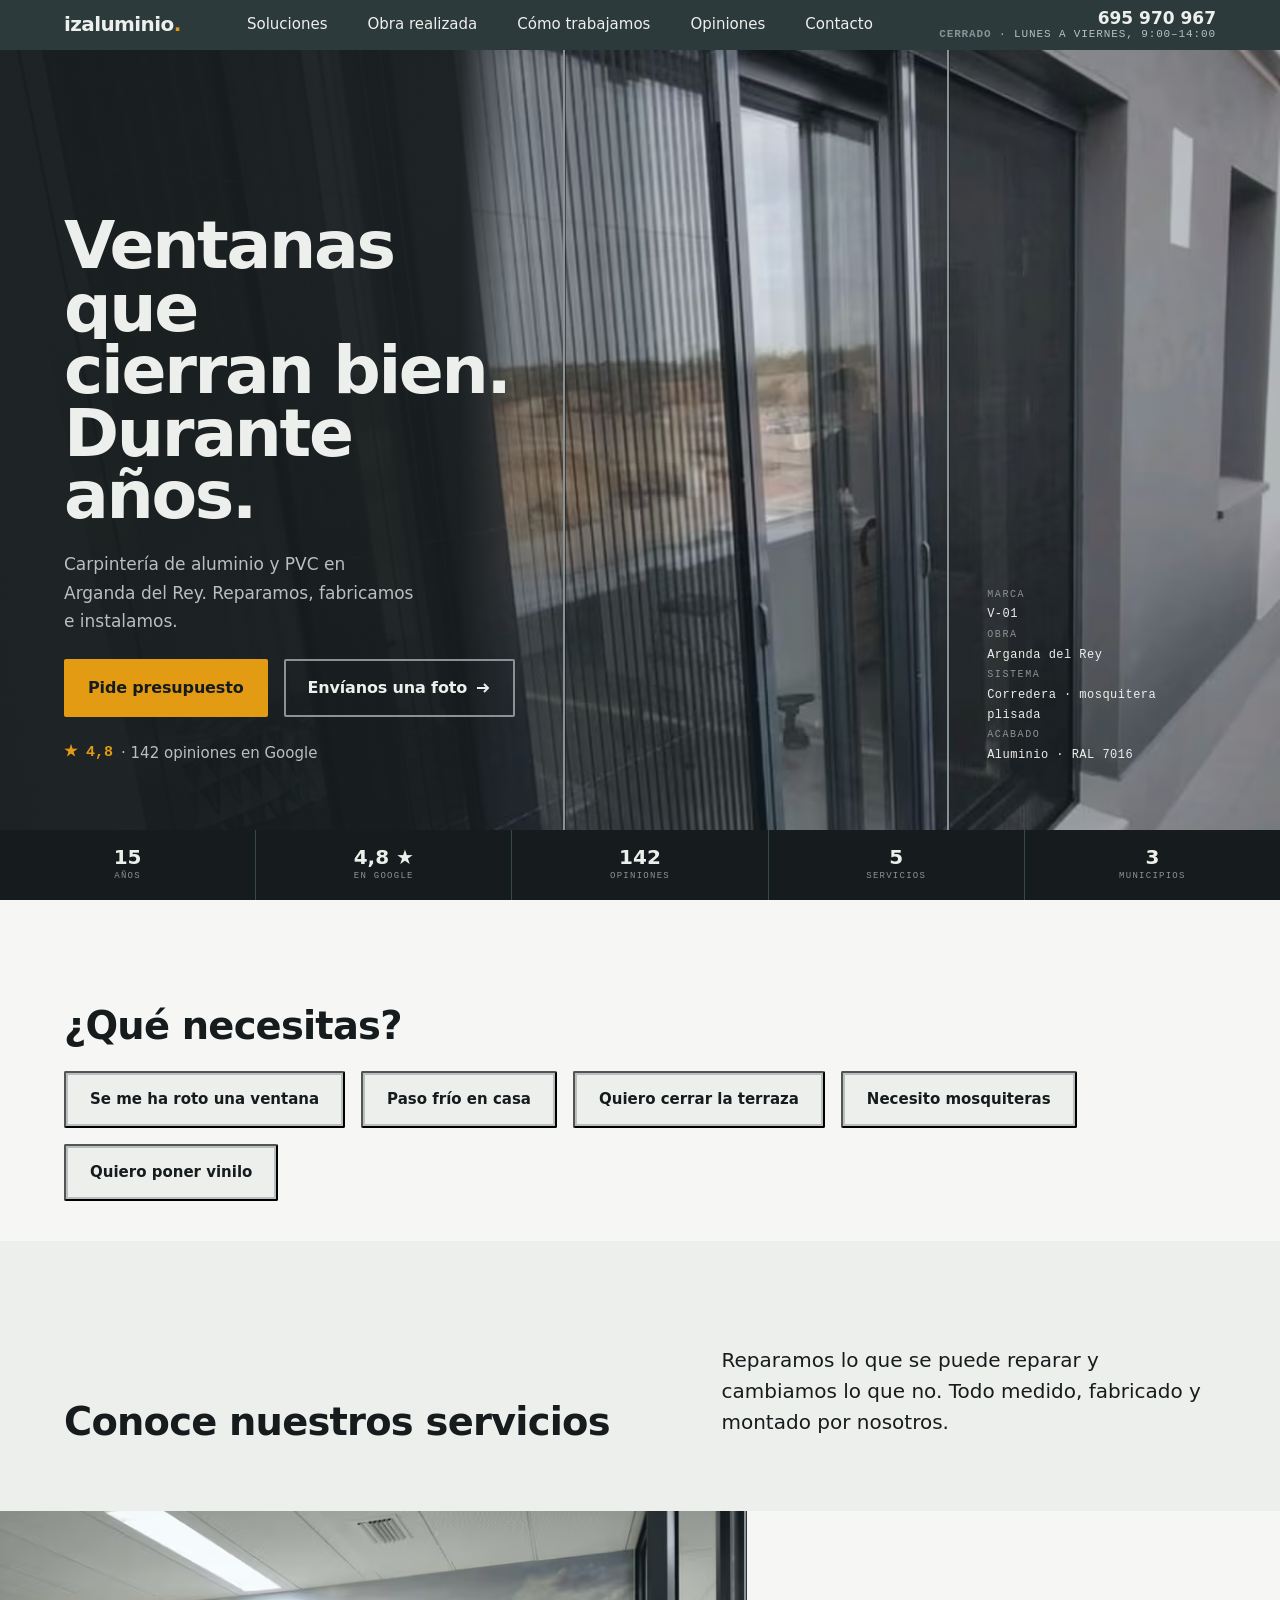
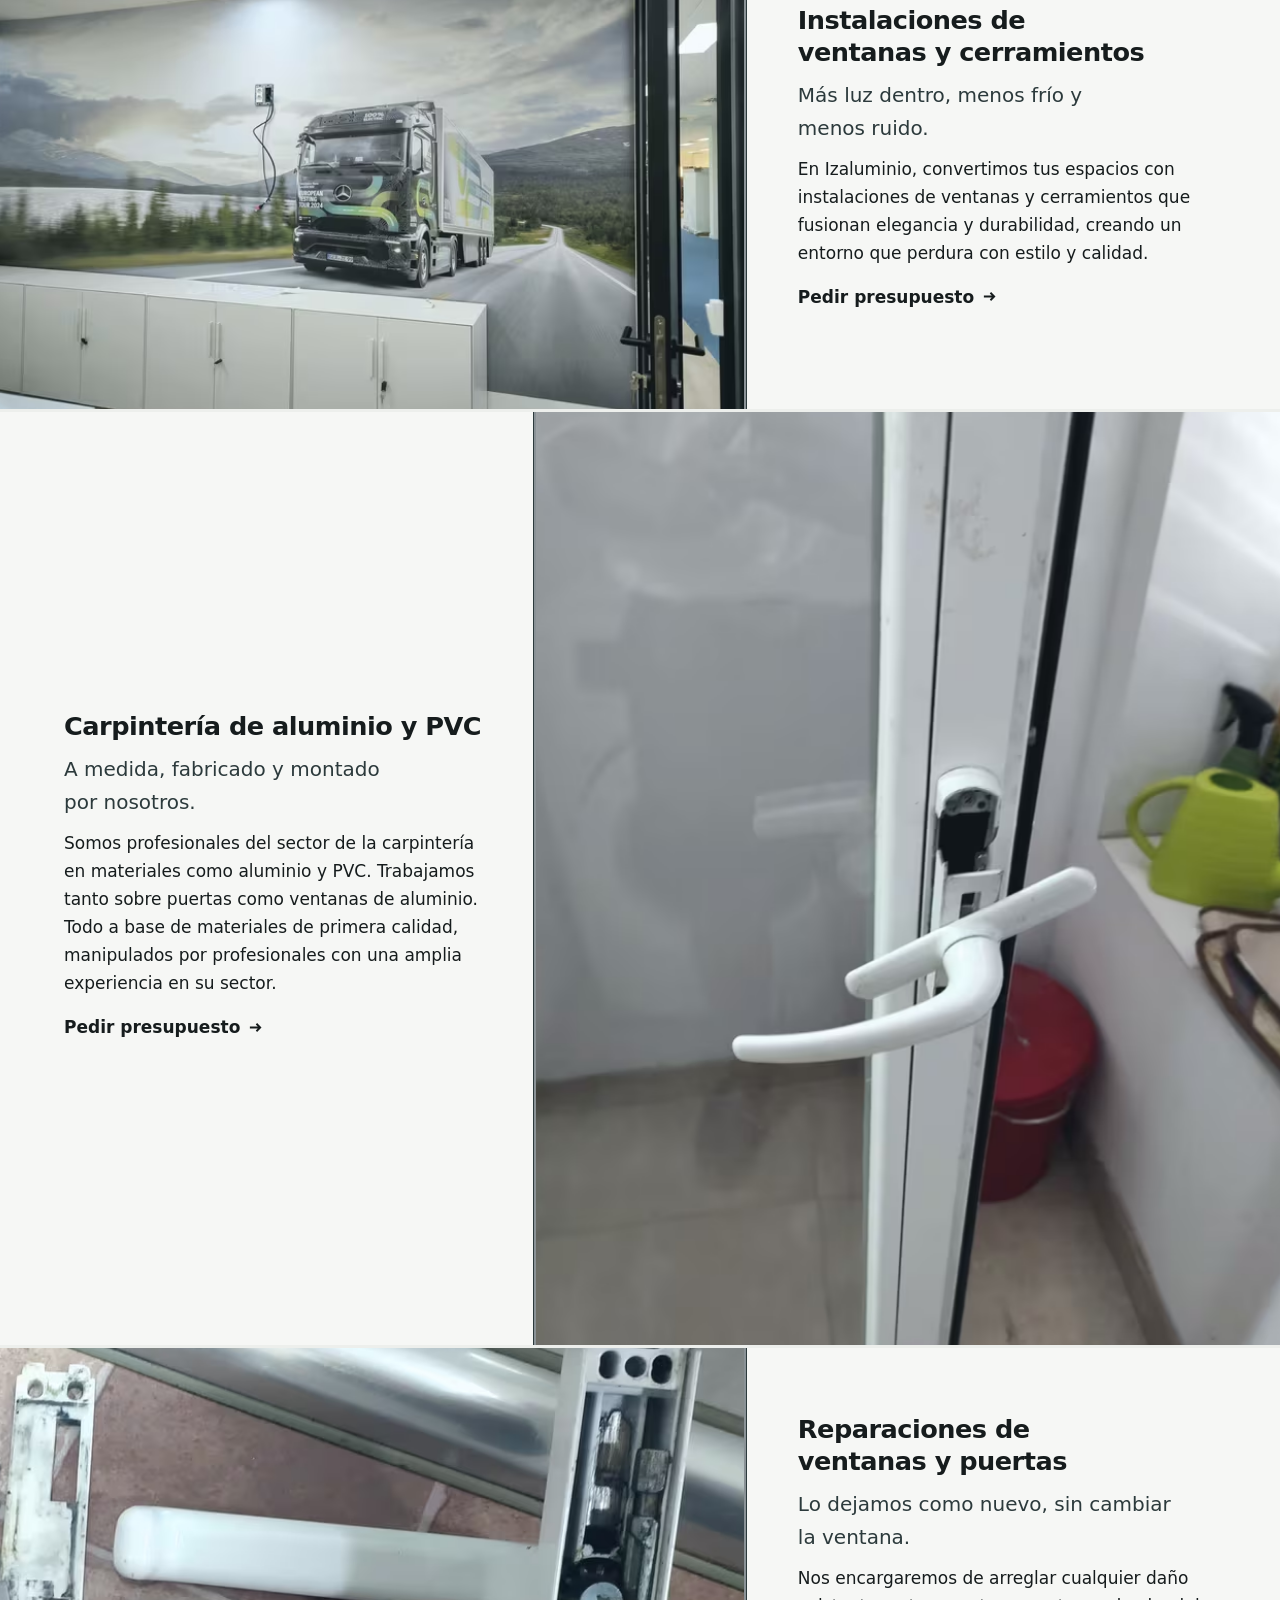
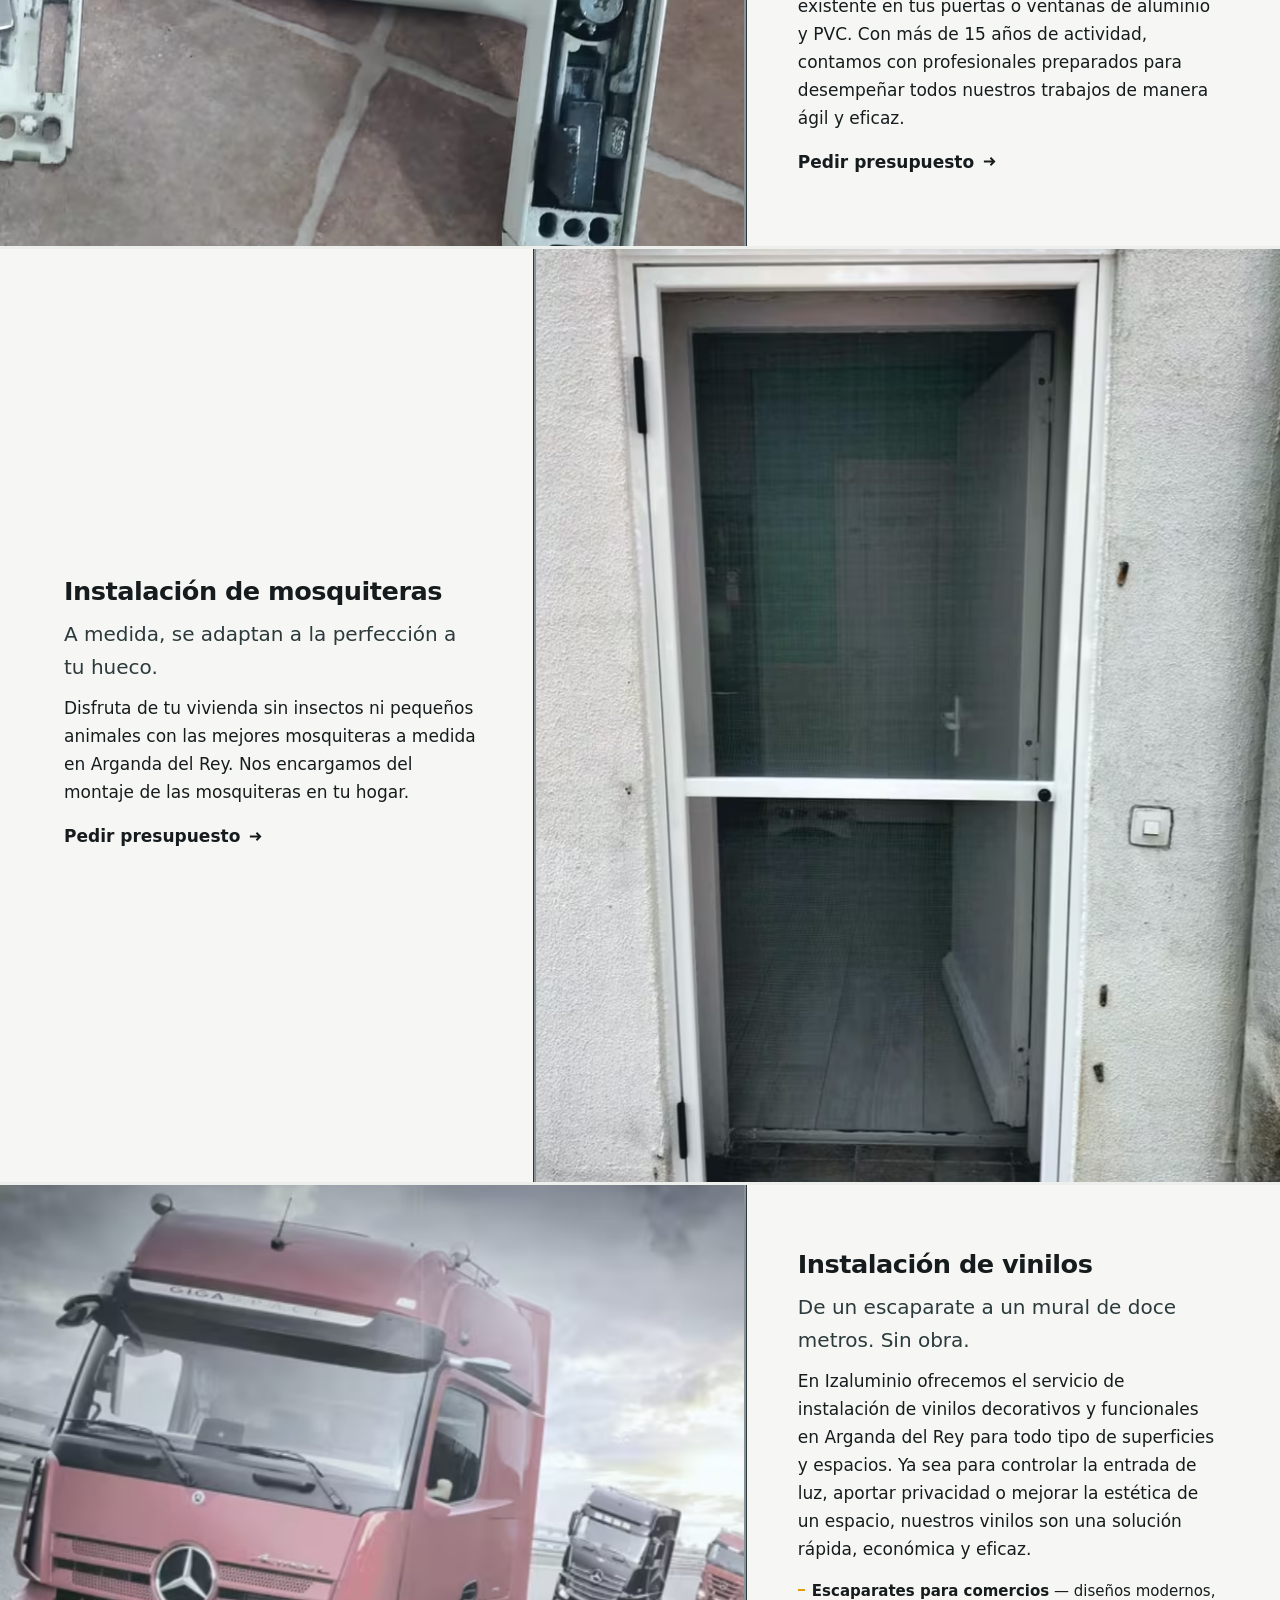
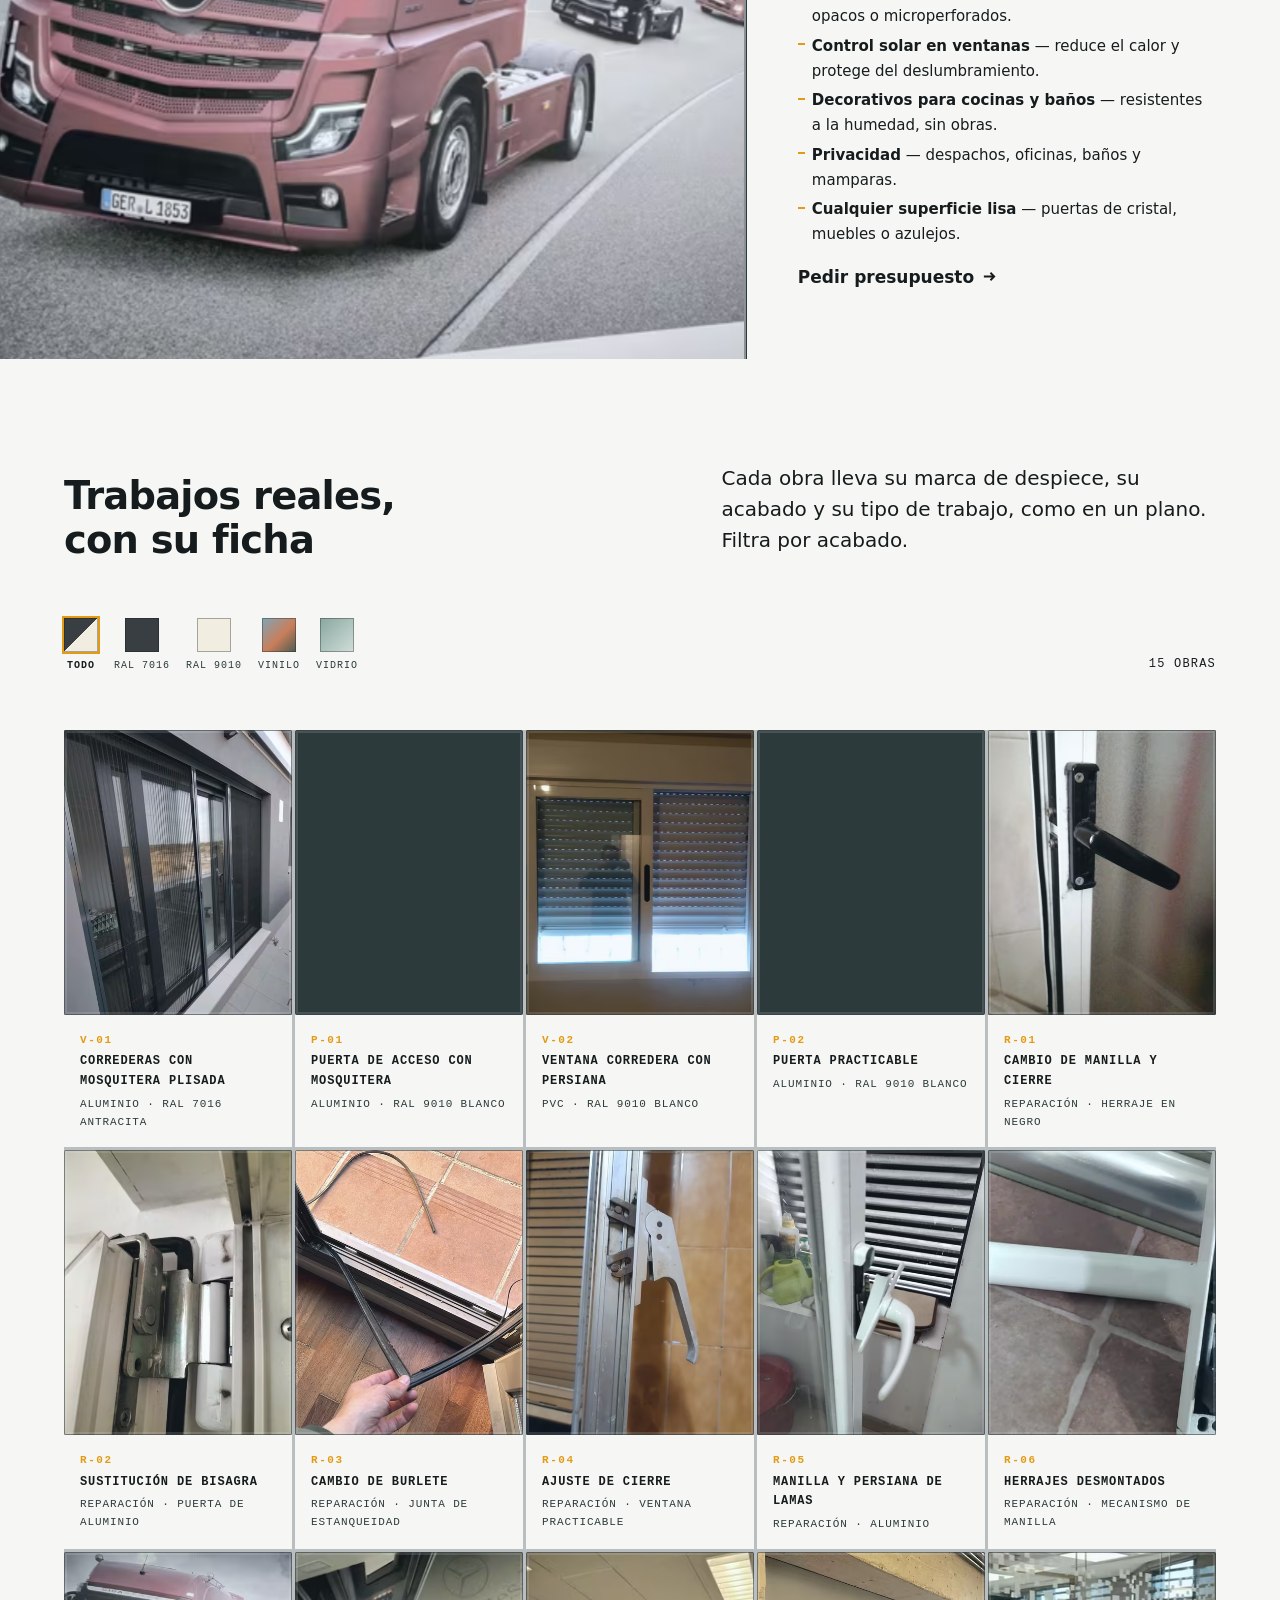
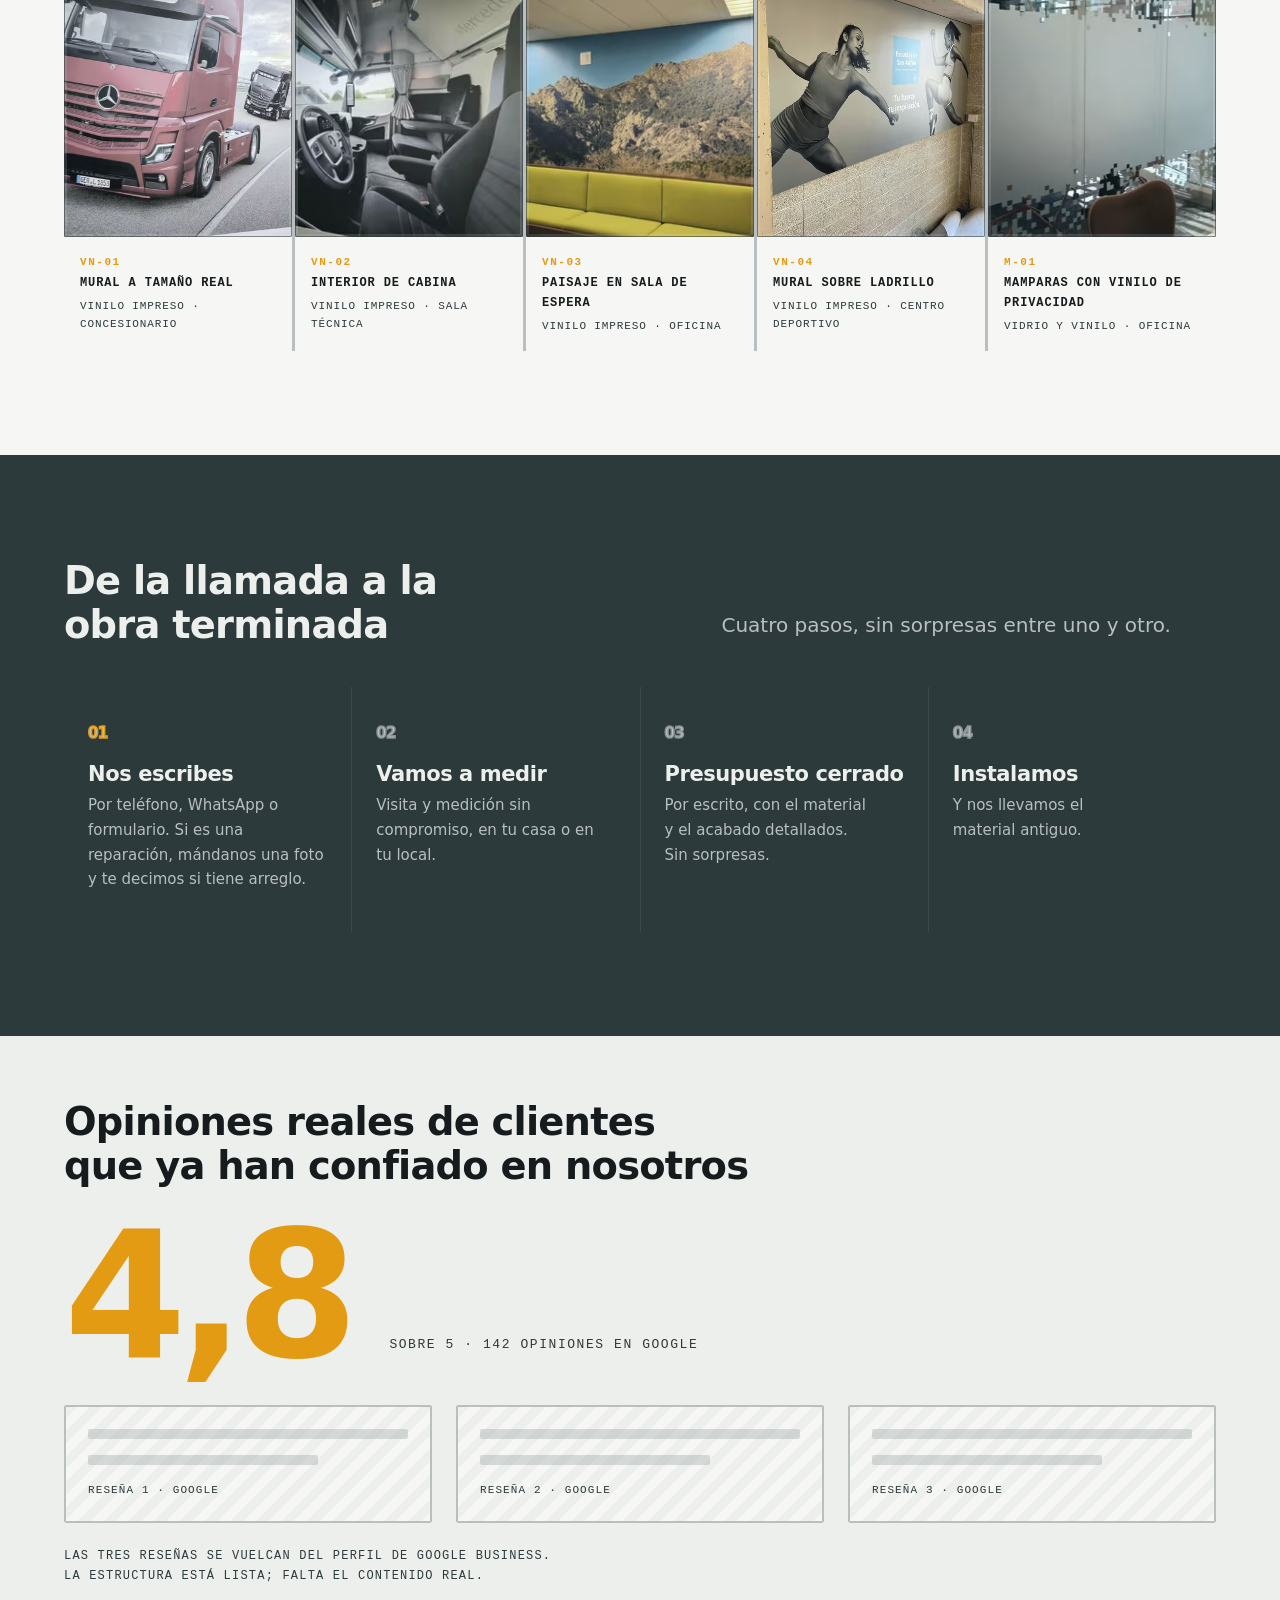
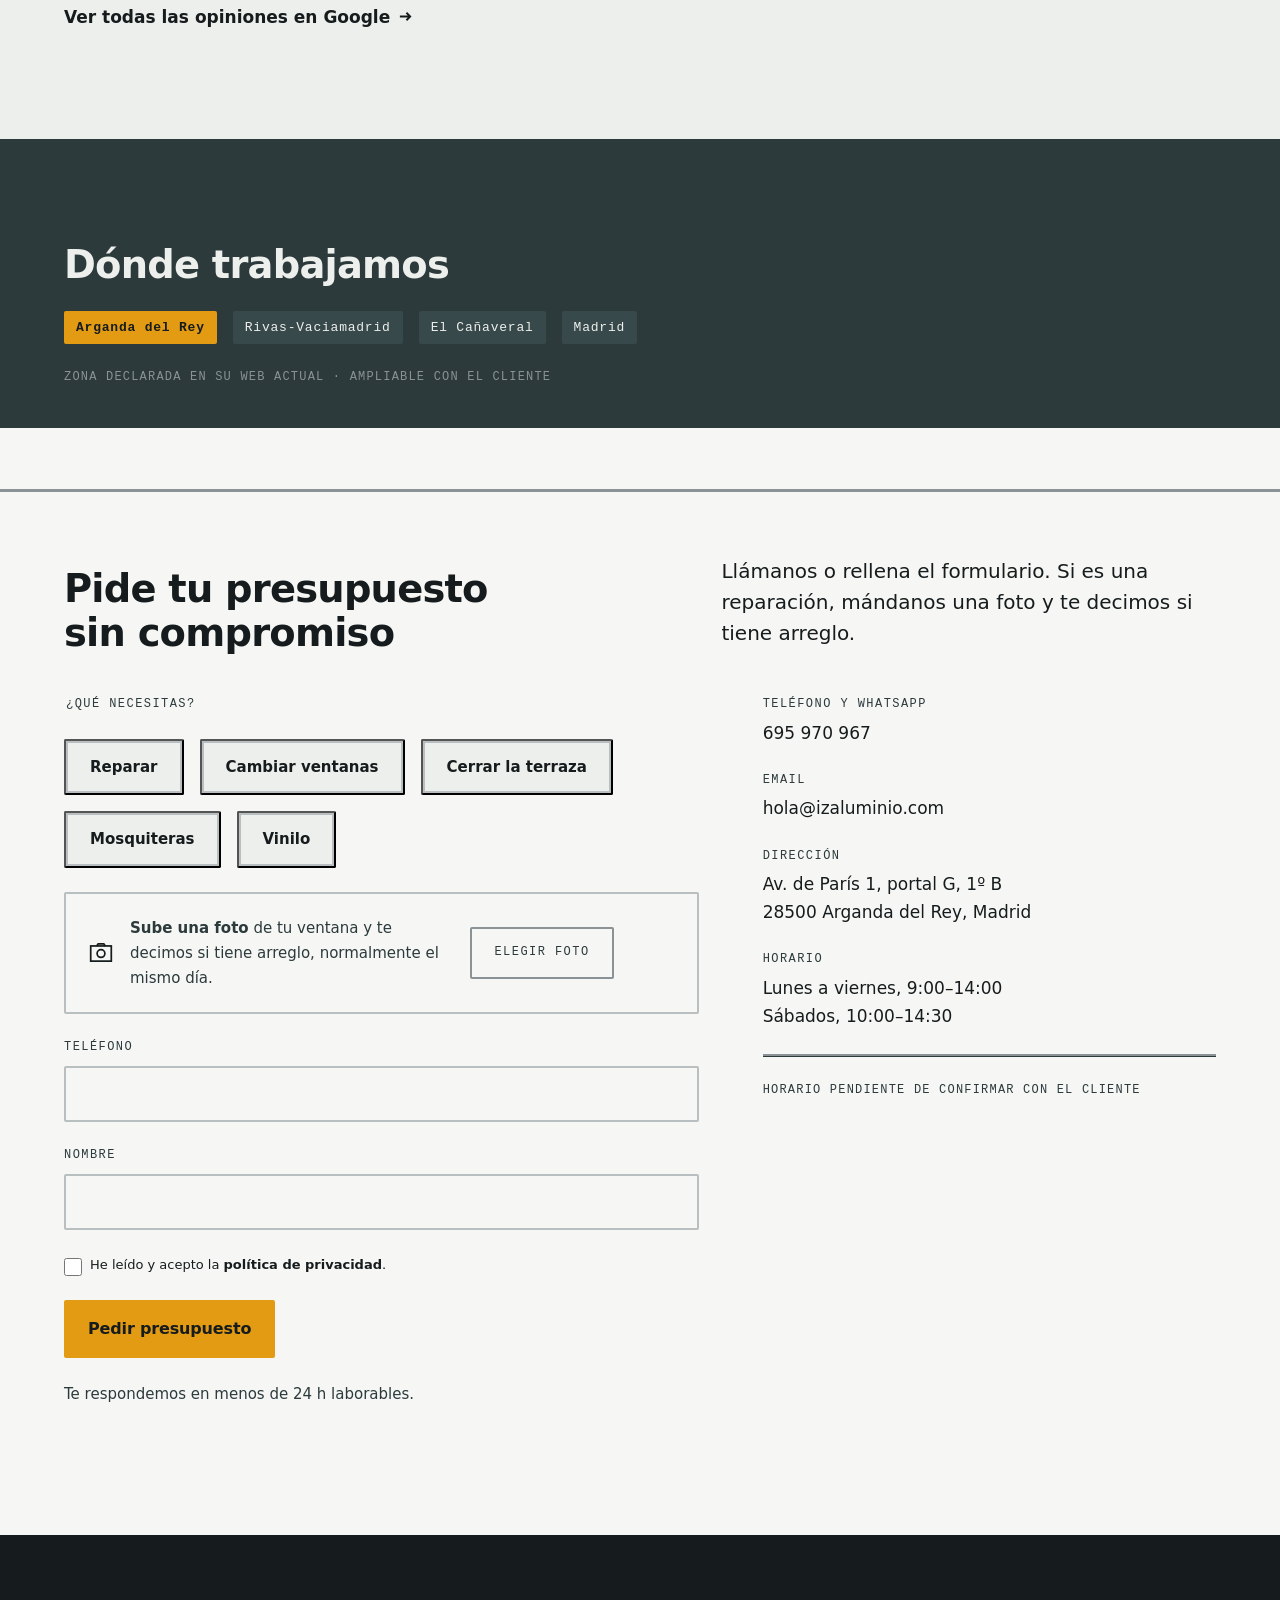
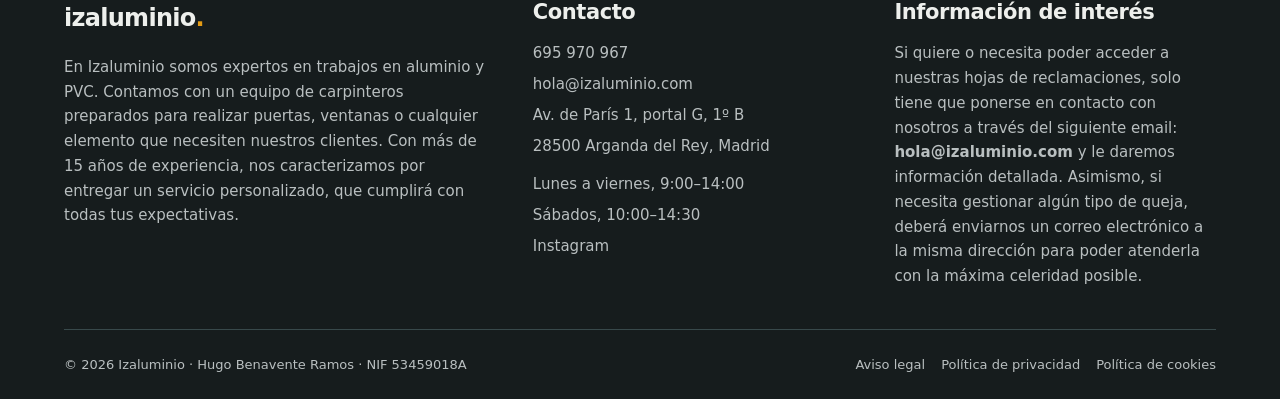
==== commit 48b46441: "design: rehacer la composición de la home El nivel de maquetación era bajo: ocho secciones idénticas" ====
--- a/index.html
+++ b/index.html
@@ -47,63 +47,56 @@
 
 <main id="principal">
 
-<!-- ==================== HERO ==================== -->
-<section class="hero" aria-labelledby="titulo-hero">
-  <div class="hero__rejilla">
-
+<!-- ==================== HERO: EL HUECO ==================== -->
+<section class="hero" id="hueco" aria-labelledby="titulo-hero">
+
+  <figure class="hero__vidrio">
+    <picture>
+      <source type="image/avif" sizes="100vw"
+        srcset="assets/img/obra-correderas-antracita-480.avif 480w,
+                assets/img/obra-correderas-antracita-768.avif 768w,
+                assets/img/obra-correderas-antracita-1200.avif 1200w">
+      <img src="assets/img/obra-correderas-antracita-1200.webp" sizes="100vw"
+        srcset="assets/img/obra-correderas-antracita-480.webp 480w,
+                assets/img/obra-correderas-antracita-768.webp 768w,
+                assets/img/obra-correderas-antracita-1200.webp 1200w"
+        width="1072" height="1340" fetchpriority="high" decoding="async"
+        alt="Correderas de aluminio en acabado antracita con mosquitera plisada, instaladas en la fachada de una vivienda en Arganda del Rey">
+    </picture>
+  </figure>
+
+  <div class="hero__velo" aria-hidden="true"></div>
+  <span class="montante-hoja" style="left:44%" aria-hidden="true"></span>
+  <span class="montante-hoja" style="left:74%" aria-hidden="true"></span>
+
+  <div class="hero__hojas">
     <div class="hero__hoja">
-      <p class="hero__kicker">
-        <span class="cota__texto">Arganda del Rey · Más de 15 años</span>
-      </p>
-
-      <h1 class="hero__titulo" id="titulo-hero">Ventanas que cierran bien.<br>Durante años.</h1>
-
-      <p class="hero__entradilla">
-        Izaluminio, expertos en carpintería de aluminio y PVC en Arganda del Rey.
-        Reparamos, fabricamos e instalamos.
-      </p>
-
+      <h1 class="hero__titulo" id="titulo-hero">
+        <span class="hero__linea"><span>Ventanas que</span></span>
+        <span class="hero__linea"><span>cierran bien.</span></span>
+        <span class="hero__linea"><span>Durante años.</span></span>
+      </h1>
+      <p class="hero__entradilla">Carpintería de aluminio y PVC en Arganda del Rey. Reparamos, fabricamos e instalamos.</p>
       <div class="hero__acciones">
-        <a class="btn btn--ambar" href="#contacto">
-          <span>Pide presupuesto</span>
-        </a>
+        <a class="btn btn--ambar" href="#contacto"><span>Pide presupuesto</span></a>
         <a class="btn btn--linea" href="https://wa.me/34695970967" rel="noopener">
           <span>Envíanos una foto</span>
           <svg width="16" height="16" viewBox="0 0 16 16" fill="none" aria-hidden="true"><path d="M2 8h11M9 4l4 4-4 4" stroke="currentColor" stroke-width="2"/></svg>
         </a>
       </div>
-
-      <p class="hero__estrellas">
-        <b>★ 4,8</b> · 142 opiniones en Google
-      </p>
-    </div>
-
-    <div class="hero__vano">
-      <figure class="hueco" data-mirada>
-        <picture>
-          <source type="image/avif" sizes="(min-width:960px) 58vw, 100vw"
-            srcset="assets/img/obra-correderas-antracita-480.avif 480w,
-                    assets/img/obra-correderas-antracita-768.avif 768w,
-                    assets/img/obra-correderas-antracita-1200.avif 1200w">
-          <img class="hueco__vista" src="assets/img/obra-correderas-antracita-1200.webp"
-            sizes="(min-width:960px) 58vw, 100vw"
-            srcset="assets/img/obra-correderas-antracita-480.webp 480w,
-                    assets/img/obra-correderas-antracita-768.webp 768w,
-                    assets/img/obra-correderas-antracita-1200.webp 1200w"
-            width="1072" height="1340" fetchpriority="high" decoding="async"
-            alt="Correderas de aluminio en acabado antracita con mosquitera plisada, instaladas en la fachada de una vivienda en Arganda del Rey">
-        </picture>
-        <figcaption class="hero__ficha">
-          <dl>
-            <dt>Marca</dt>
-            <dd>V-01 · Correderas con mosquitera plisada</dd>
-            <dt>Acabado</dt>
-            <dd>Aluminio · RAL 7016 antracita</dd>
-          </dl>
-        </figcaption>
-      </figure>
-    </div>
-
+      <p class="hero__estrellas"><b>★ 4,8</b> · 142 opiniones en Google</p>
+    </div>
+
+    <div class="hero__hoja" aria-hidden="true"></div>
+
+    <div class="hero__hoja">
+      <dl class="hero__marca">
+        <dt>Marca</dt><dd>V-01</dd>
+        <dt>Obra</dt><dd>Arganda del Rey</dd>
+        <dt>Sistema</dt><dd>Corredera · mosquitera plisada</dd>
+        <dt>Acabado</dt><dd>Aluminio · RAL 7016</dd>
+      </dl>
+    </div>
   </div>
 
   <div class="hero__banda">
@@ -120,10 +113,6 @@
 <!-- ==================== TRIAJE ==================== -->
 <section class="seccion triaje" aria-labelledby="titulo-triaje">
   <div class="env">
-    <p class="cota">
-      <span class="cota__texto">Empecemos por aquí</span>
-      <span class="cota__linea"></span>
-    </p>
     <h2 id="titulo-triaje" class="entra">¿Qué necesitas?</h2>
     <div class="triaje__lista entra" data-retardo="1" role="group" aria-label="Elige tu caso">
       <button class="triaje__chip" type="button" aria-pressed="false" data-va="#contacto">Se me ha roto una ventana</button>
@@ -136,131 +125,124 @@
 </section>
 
 <!-- ==================== SOLUCIONES ==================== -->
-<section class="seccion" id="soluciones" aria-labelledby="titulo-soluciones">
-  <div class="env">
-    <p class="cota">
-      <span class="cota__texto">Soluciones</span>
-      <span class="cota__linea"></span>
-    </p>
-    <h2 id="titulo-soluciones" class="entra">Conoce nuestros servicios</h2>
-
-    <div class="sol__rejilla">
-
-      <article class="sol__pieza entra">
-        <figure class="hueco" data-mirada>
-          <picture>
-            <source type="image/avif" sizes="(min-width:1080px) 44vw, (min-width:640px) 50vw, 100vw"
-              srcset="assets/img/hero-oficina-carpinteria-480.avif 480w, assets/img/hero-oficina-carpinteria-768.avif 768w, assets/img/hero-oficina-carpinteria-1200.avif 1200w">
-            <img class="hueco__vista" src="assets/img/hero-oficina-carpinteria-768.webp" loading="lazy" decoding="async"
-              sizes="(min-width:1080px) 44vw, (min-width:640px) 50vw, 100vw"
-              srcset="assets/img/hero-oficina-carpinteria-480.webp 480w, assets/img/hero-oficina-carpinteria-768.webp 768w, assets/img/hero-oficina-carpinteria-1200.webp 1200w"
-              width="2048" height="1365" alt="Correderas de aluminio en acabado antracita con mosquitera plisada, en la fachada de una vivienda">
-          </picture>
-        </figure>
-        <div class="sol__cuerpo">
-          <h3>Instalaciones de ventanas y cerramientos</h3>
-          <p class="sol__claim">Más luz dentro, menos frío y menos ruido.</p>
-          <p>En Izaluminio, convertimos tus espacios con instalaciones de ventanas y cerramientos que fusionan elegancia y durabilidad, creando un entorno que perdura con estilo y calidad.</p>
-          <p class="sol__pie"><a class="enlace" href="#contacto">Pedir presupuesto <svg width="15" height="15" viewBox="0 0 16 16" fill="none" aria-hidden="true"><path d="M2 8h11M9 4l4 4-4 4" stroke="currentColor" stroke-width="2"/></svg></a></p>
-        </div>
-      </article>
-
-      <article class="sol__pieza entra" data-retardo="1">
-        <figure class="hueco" data-mirada>
-          <picture>
-            <source type="image/avif" sizes="(min-width:1080px) 22vw, (min-width:640px) 50vw, 100vw"
-              srcset="assets/img/obra-puerta-interior-480.avif 480w, assets/img/obra-puerta-interior-768.avif 768w, assets/img/obra-puerta-interior-1200.avif 1200w">
-            <img class="hueco__vista" src="assets/img/obra-puerta-interior-768.webp" loading="lazy" decoding="async"
-              sizes="(min-width:1080px) 22vw, (min-width:640px) 50vw, 100vw"
-              srcset="assets/img/obra-puerta-interior-480.webp 480w, assets/img/obra-puerta-interior-768.webp 768w, assets/img/obra-puerta-interior-1200.webp 1200w"
-              width="1197" height="1496" alt="Puerta practicable de aluminio blanco instalada en el interior de una vivienda">
-          </picture>
-        </figure>
-        <div class="sol__cuerpo">
-          <h3>Carpintería de aluminio y PVC</h3>
-          <p class="sol__claim">A medida, fabricado y montado por nosotros.</p>
-          <p>Somos profesionales del sector de la carpintería en materiales como aluminio y PVC. Trabajamos tanto sobre puertas como ventanas de aluminio. Todo a base de materiales de primera calidad, manipulados por profesionales con una amplia experiencia en su sector.</p>
-          <p class="sol__pie"><a class="enlace" href="#contacto">Pedir presupuesto <svg width="15" height="15" viewBox="0 0 16 16" fill="none" aria-hidden="true"><path d="M2 8h11M9 4l4 4-4 4" stroke="currentColor" stroke-width="2"/></svg></a></p>
-        </div>
-      </article>
-
-      <article class="sol__pieza entra" data-retardo="2">
-        <figure class="hueco" data-mirada>
-          <picture>
-            <source type="image/avif" sizes="(min-width:1080px) 44vw, (min-width:640px) 50vw, 100vw"
-              srcset="assets/img/detalle-herrajes-480.avif 480w, assets/img/detalle-herrajes-768.avif 768w, assets/img/detalle-herrajes-1200.avif 1200w">
-            <img class="hueco__vista" src="assets/img/detalle-herrajes-768.webp" loading="lazy" decoding="async"
-              sizes="(min-width:1080px) 44vw, (min-width:640px) 50vw, 100vw"
-              srcset="assets/img/detalle-herrajes-480.webp 480w, assets/img/detalle-herrajes-768.webp 768w, assets/img/detalle-herrajes-1200.webp 1200w"
-              width="1781" height="1187" alt="Herrajes de una manilla de ventana desmontados durante una reparación">
-          </picture>
-        </figure>
-        <div class="sol__cuerpo">
-          <h3>Reparaciones de ventanas y puertas</h3>
-          <p class="sol__claim">Lo dejamos como nuevo, sin cambiar la ventana.</p>
-          <p>Nos encargaremos de arreglar cualquier daño existente en tus puertas o ventanas de aluminio y PVC. Con más de 15 años de actividad, contamos con profesionales preparados para desempeñar todos nuestros trabajos de manera ágil y eficaz.</p>
-          <p class="sol__pie"><a class="enlace" href="#contacto">Pedir presupuesto <svg width="15" height="15" viewBox="0 0 16 16" fill="none" aria-hidden="true"><path d="M2 8h11M9 4l4 4-4 4" stroke="currentColor" stroke-width="2"/></svg></a></p>
-        </div>
-      </article>
-
-      <article class="sol__pieza entra" data-retardo="3">
-        <figure class="hueco" data-mirada>
-          <picture>
-            <source type="image/avif" sizes="(min-width:1080px) 44vw, (min-width:640px) 50vw, 100vw"
-              srcset="assets/img/obra-puerta-mosquitera-480.avif 480w, assets/img/obra-puerta-mosquitera-768.avif 768w, assets/img/obra-puerta-mosquitera-1200.avif 1200w">
-            <img class="hueco__vista" src="assets/img/obra-puerta-mosquitera-768.webp" loading="lazy" decoding="async"
-              sizes="(min-width:1080px) 44vw, (min-width:640px) 50vw, 100vw"
-              srcset="assets/img/obra-puerta-mosquitera-480.webp 480w, assets/img/obra-puerta-mosquitera-768.webp 768w, assets/img/obra-puerta-mosquitera-1200.webp 1200w"
-              width="1080" height="1350" alt="Puerta de aluminio blanco con mosquitera instalada en el acceso a una vivienda">
-          </picture>
-        </figure>
-        <div class="sol__cuerpo">
-          <h3>Instalación de mosquiteras</h3>
-          <p class="sol__claim">A medida, se adaptan a la perfección a tu hueco.</p>
-          <p>Disfruta de tu vivienda sin insectos ni pequeños animales con las mejores mosquiteras a medida en Arganda del Rey. Nos encargamos del montaje de las mosquiteras en tu hogar.</p>
-          <p class="sol__pie"><a class="enlace" href="#contacto">Pedir presupuesto <svg width="15" height="15" viewBox="0 0 16 16" fill="none" aria-hidden="true"><path d="M2 8h11M9 4l4 4-4 4" stroke="currentColor" stroke-width="2"/></svg></a></p>
-        </div>
-      </article>
-
-      <article class="sol__pieza entra" data-retardo="4">
-        <figure class="hueco" data-mirada>
-          <picture>
-            <source type="image/avif" sizes="(min-width:1080px) 90vw, 100vw"
-              srcset="assets/img/vinilo-camion-mercedes-768.avif 768w, assets/img/vinilo-camion-mercedes-1200.avif 1200w, assets/img/vinilo-camion-mercedes-1800.avif 1800w">
-            <img class="hueco__vista" src="assets/img/vinilo-camion-mercedes-1200.webp" loading="lazy" decoding="async"
-              sizes="(min-width:1080px) 90vw, 100vw"
-              srcset="assets/img/vinilo-camion-mercedes-768.webp 768w, assets/img/vinilo-camion-mercedes-1200.webp 1200w, assets/img/vinilo-camion-mercedes-1800.webp 1800w"
-              width="2048" height="1365" alt="Mural de vinilo de gran formato con un camión Mercedes-Benz Actros impreso a tamaño real en la pared de un concesionario">
-          </picture>
-        </figure>
-        <div class="sol__cuerpo">
-          <h3>Instalación de vinilos</h3>
-          <p class="sol__claim">De un escaparate a un mural de doce metros. Sin obra.</p>
-          <p>En Izaluminio ofrecemos el servicio de instalación de vinilos decorativos y funcionales en Arganda del Rey para todo tipo de superficies y espacios. Ya sea para controlar la entrada de luz, aportar privacidad o mejorar la estética de un espacio, nuestros vinilos son una solución rápida, económica y eficaz.</p>
-          <ul style="display:grid;gap:6px;margin-top:8px;font-size:var(--t-small)">
-            <li><strong>Escaparates para comercios</strong> — diseños modernos, opacos o microperforados.</li>
-            <li><strong>Control solar en ventanas</strong> — reduce el calor y protege del deslumbramiento.</li>
-            <li><strong>Decorativos para cocinas y baños</strong> — resistentes a la humedad, sin obras.</li>
-            <li><strong>Privacidad</strong> — despachos, oficinas, baños y mamparas.</li>
-            <li><strong>Cualquier superficie lisa</strong> — puertas de cristal, muebles o azulejos.</li>
-          </ul>
-          <p class="sol__pie"><a class="enlace" href="#contacto">Pedir presupuesto <svg width="15" height="15" viewBox="0 0 16 16" fill="none" aria-hidden="true"><path d="M2 8h11M9 4l4 4-4 4" stroke="currentColor" stroke-width="2"/></svg></a></p>
-        </div>
-      </article>
-
-    </div>
-  </div>
+<section class="sol" id="soluciones" aria-labelledby="titulo-soluciones">
+  <div class="env">
+    <div class="cabecera-seccion entra">
+      <h2 id="titulo-soluciones">Conoce nuestros servicios</h2>
+      <p class="lead">Reparamos lo que se puede reparar y cambiamos lo que no. Todo medido, fabricado y montado por nosotros.</p>
+    </div>
+  </div>
+
+  <article class="sol__fila entra">
+    <figure class="sol__vano" data-mirada>
+      <picture>
+        <source type="image/avif" sizes="(min-width:900px) 58vw, 100vw"
+          srcset="assets/img/hero-oficina-carpinteria-480.avif 480w, assets/img/hero-oficina-carpinteria-768.avif 768w, assets/img/hero-oficina-carpinteria-1200.avif 1200w">
+        <img class="sol__foto" src="assets/img/hero-oficina-carpinteria-768.webp" loading="lazy" decoding="async"
+          sizes="(min-width:900px) 58vw, 100vw"
+          srcset="assets/img/hero-oficina-carpinteria-480.webp 480w, assets/img/hero-oficina-carpinteria-768.webp 768w, assets/img/hero-oficina-carpinteria-1200.webp 1200w"
+          width="2048" height="1365" alt="Oficina con carpintería de aluminio lacada en negro y mural de vinilo de gran formato">
+      </picture>
+    </figure>
+    <div class="sol__texto">
+      <h3>Instalaciones de ventanas y cerramientos</h3>
+      <p class="sol__claim">Más luz dentro, menos frío y menos ruido.</p>
+      <p>En Izaluminio, convertimos tus espacios con instalaciones de ventanas y cerramientos que fusionan elegancia y durabilidad, creando un entorno que perdura con estilo y calidad.</p>
+      <p><a class="enlace" href="#contacto">Pedir presupuesto <svg width="15" height="15" viewBox="0 0 16 16" fill="none" aria-hidden="true"><path d="M2 8h11M9 4l4 4-4 4" stroke="currentColor" stroke-width="2"/></svg></a></p>
+    </div>
+  </article>
+
+  <article class="sol__fila sol__fila--inv entra">
+    <figure class="sol__vano" data-mirada>
+      <picture>
+        <source type="image/avif" sizes="(min-width:900px) 58vw, 100vw"
+          srcset="assets/img/obra-puerta-interior-480.avif 480w, assets/img/obra-puerta-interior-768.avif 768w, assets/img/obra-puerta-interior-1200.avif 1200w">
+        <img class="sol__foto" src="assets/img/obra-puerta-interior-768.webp" loading="lazy" decoding="async"
+          sizes="(min-width:900px) 58vw, 100vw"
+          srcset="assets/img/obra-puerta-interior-480.webp 480w, assets/img/obra-puerta-interior-768.webp 768w, assets/img/obra-puerta-interior-1200.webp 1200w"
+          width="1197" height="1496" alt="Puerta practicable de aluminio blanco instalada en el interior de una vivienda">
+      </picture>
+    </figure>
+    <div class="sol__texto">
+      <h3>Carpintería de aluminio y PVC</h3>
+      <p class="sol__claim">A medida, fabricado y montado por nosotros.</p>
+      <p>Somos profesionales del sector de la carpintería en materiales como aluminio y PVC. Trabajamos tanto sobre puertas como ventanas de aluminio. Todo a base de materiales de primera calidad, manipulados por profesionales con una amplia experiencia en su sector.</p>
+      <p><a class="enlace" href="#contacto">Pedir presupuesto <svg width="15" height="15" viewBox="0 0 16 16" fill="none" aria-hidden="true"><path d="M2 8h11M9 4l4 4-4 4" stroke="currentColor" stroke-width="2"/></svg></a></p>
+    </div>
+  </article>
+
+  <article class="sol__fila entra">
+    <figure class="sol__vano" data-mirada>
+      <picture>
+        <source type="image/avif" sizes="(min-width:900px) 58vw, 100vw"
+          srcset="assets/img/detalle-herrajes-480.avif 480w, assets/img/detalle-herrajes-768.avif 768w, assets/img/detalle-herrajes-1200.avif 1200w">
+        <img class="sol__foto" src="assets/img/detalle-herrajes-768.webp" loading="lazy" decoding="async"
+          sizes="(min-width:900px) 58vw, 100vw"
+          srcset="assets/img/detalle-herrajes-480.webp 480w, assets/img/detalle-herrajes-768.webp 768w, assets/img/detalle-herrajes-1200.webp 1200w"
+          width="1781" height="1187" alt="Herrajes de una manilla de ventana desmontados durante una reparación">
+      </picture>
+    </figure>
+    <div class="sol__texto">
+      <h3>Reparaciones de ventanas y puertas</h3>
+      <p class="sol__claim">Lo dejamos como nuevo, sin cambiar la ventana.</p>
+      <p>Nos encargaremos de arreglar cualquier daño existente en tus puertas o ventanas de aluminio y PVC. Con más de 15 años de actividad, contamos con profesionales preparados para desempeñar todos nuestros trabajos de manera ágil y eficaz.</p>
+      <p><a class="enlace" href="#contacto">Pedir presupuesto <svg width="15" height="15" viewBox="0 0 16 16" fill="none" aria-hidden="true"><path d="M2 8h11M9 4l4 4-4 4" stroke="currentColor" stroke-width="2"/></svg></a></p>
+    </div>
+  </article>
+
+  <article class="sol__fila sol__fila--inv entra">
+    <figure class="sol__vano" data-mirada>
+      <picture>
+        <source type="image/avif" sizes="(min-width:900px) 58vw, 100vw"
+          srcset="assets/img/obra-puerta-mosquitera-480.avif 480w, assets/img/obra-puerta-mosquitera-768.avif 768w, assets/img/obra-puerta-mosquitera-1200.avif 1200w">
+        <img class="sol__foto" src="assets/img/obra-puerta-mosquitera-768.webp" loading="lazy" decoding="async"
+          sizes="(min-width:900px) 58vw, 100vw"
+          srcset="assets/img/obra-puerta-mosquitera-480.webp 480w, assets/img/obra-puerta-mosquitera-768.webp 768w, assets/img/obra-puerta-mosquitera-1200.webp 1200w"
+          width="1080" height="1350" alt="Puerta de aluminio blanco con mosquitera instalada en el acceso a una vivienda">
+      </picture>
+    </figure>
+    <div class="sol__texto">
+      <h3>Instalación de mosquiteras</h3>
+      <p class="sol__claim">A medida, se adaptan a la perfección a tu hueco.</p>
+      <p>Disfruta de tu vivienda sin insectos ni pequeños animales con las mejores mosquiteras a medida en Arganda del Rey. Nos encargamos del montaje de las mosquiteras en tu hogar.</p>
+      <p><a class="enlace" href="#contacto">Pedir presupuesto <svg width="15" height="15" viewBox="0 0 16 16" fill="none" aria-hidden="true"><path d="M2 8h11M9 4l4 4-4 4" stroke="currentColor" stroke-width="2"/></svg></a></p>
+    </div>
+  </article>
+
+  <article class="sol__fila entra">
+    <figure class="sol__vano" data-mirada>
+      <picture>
+        <source type="image/avif" sizes="(min-width:900px) 58vw, 100vw"
+          srcset="assets/img/vinilo-camion-mercedes-480.avif 480w, assets/img/vinilo-camion-mercedes-768.avif 768w, assets/img/vinilo-camion-mercedes-1200.avif 1200w">
+        <img class="sol__foto" src="assets/img/vinilo-camion-mercedes-768.webp" loading="lazy" decoding="async"
+          sizes="(min-width:900px) 58vw, 100vw"
+          srcset="assets/img/vinilo-camion-mercedes-480.webp 480w, assets/img/vinilo-camion-mercedes-768.webp 768w, assets/img/vinilo-camion-mercedes-1200.webp 1200w"
+          width="2048" height="1365" alt="Mural de vinilo de gran formato con un camión Mercedes-Benz Actros impreso a tamaño real en la pared de un concesionario">
+      </picture>
+    </figure>
+    <div class="sol__texto">
+      <h3>Instalación de vinilos</h3>
+      <p class="sol__claim">De un escaparate a un mural de doce metros. Sin obra.</p>
+      <p>En Izaluminio ofrecemos el servicio de instalación de vinilos decorativos y funcionales en Arganda del Rey para todo tipo de superficies y espacios. Ya sea para controlar la entrada de luz, aportar privacidad o mejorar la estética de un espacio, nuestros vinilos son una solución rápida, económica y eficaz.</p>
+      <ul class="sol__subtipos">
+        <li><strong>Escaparates para comercios</strong> — diseños modernos, opacos o microperforados.</li>
+        <li><strong>Control solar en ventanas</strong> — reduce el calor y protege del deslumbramiento.</li>
+        <li><strong>Decorativos para cocinas y baños</strong> — resistentes a la humedad, sin obras.</li>
+        <li><strong>Privacidad</strong> — despachos, oficinas, baños y mamparas.</li>
+        <li><strong>Cualquier superficie lisa</strong> — puertas de cristal, muebles o azulejos.</li>
+      </ul>
+      <p><a class="enlace" href="#contacto">Pedir presupuesto <svg width="15" height="15" viewBox="0 0 16 16" fill="none" aria-hidden="true"><path d="M2 8h11M9 4l4 4-4 4" stroke="currentColor" stroke-width="2"/></svg></a></p>
+    </div>
+  </article>
 </section>
 
 <!-- ==================== OBRA REALIZADA ==================== -->
 <section class="seccion obra" id="obra" aria-labelledby="titulo-obra">
   <div class="env">
-    <p class="cota">
-      <span class="cota__texto">Obra realizada</span>
-      <span class="cota__linea"></span>
-    </p>
-    <h2 id="titulo-obra" class="entra">Trabajos reales, con su ficha</h2>
-    <p class="lead entra" data-retardo="1">Cada obra con su acabado y su tipo de trabajo. Filtra por acabado para ver solo lo que te interesa.</p>
+    <div class="cabecera-seccion entra">
+      <h2 id="titulo-obra">Trabajos reales, con su ficha</h2>
+      <p class="lead">Cada obra lleva su marca de despiece, su acabado y su tipo de trabajo, como en un plano. Filtra por acabado.</p>
+    </div>
 
     <div class="obra__control entra" data-retardo="2">
       <div class="ral" role="group" aria-label="Filtrar por acabado">
@@ -306,7 +288,7 @@
         <div class="obra__ficha"><span class="obra__marca">P-01</span><b>Puerta de acceso con mosquitera</b><span>Aluminio · RAL 9010 blanco</span></div>
       </article>
 
-      <article class="obra__pieza" data-acabado="9010" data-formato="ancho">
+      <article class="obra__pieza" data-acabado="9010">
         <figure class="hueco" data-mirada>
           <picture><source type="image/avif" sizes="(min-width:900px) 48vw, 100vw" srcset="assets/img/obra-ventana-persianas-480.avif 480w, assets/img/obra-ventana-persianas-768.avif 768w, assets/img/obra-ventana-persianas-1200.avif 1200w">
           <img class="hueco__vista" src="assets/img/obra-ventana-persianas-768.webp" loading="lazy" decoding="async" sizes="(min-width:900px) 48vw, 100vw" srcset="assets/img/obra-ventana-persianas-480.webp 480w, assets/img/obra-ventana-persianas-768.webp 768w, assets/img/obra-ventana-persianas-1200.webp 1200w" width="1600" height="1067" alt="Ventana corredera con persiana vista desde el interior"></picture>
@@ -362,7 +344,7 @@
         <div class="obra__ficha"><span class="obra__marca">R-05</span><b>Manilla y persiana de lamas</b><span>Reparación · aluminio</span></div>
       </article>
 
-      <article class="obra__pieza" data-acabado="9010" data-formato="ancho">
+      <article class="obra__pieza" data-acabado="9010">
         <figure class="hueco" data-mirada>
           <picture><source type="image/avif" sizes="(min-width:900px) 48vw, 100vw" srcset="assets/img/detalle-herrajes-480.avif 480w, assets/img/detalle-herrajes-768.avif 768w, assets/img/detalle-herrajes-1200.avif 1200w">
           <img class="hueco__vista" src="assets/img/detalle-herrajes-768.webp" loading="lazy" decoding="async" sizes="(min-width:900px) 48vw, 100vw" srcset="assets/img/detalle-herrajes-480.webp 480w, assets/img/detalle-herrajes-768.webp 768w, assets/img/detalle-herrajes-1200.webp 1200w" width="1781" height="1187" alt="Herrajes de manilla desmontados sobre el suelo durante una reparación"></picture>
@@ -370,7 +352,7 @@
         <div class="obra__ficha"><span class="obra__marca">R-06</span><b>Herrajes desmontados</b><span>Reparación · mecanismo de manilla</span></div>
       </article>
 
-      <article class="obra__pieza" data-acabado="vinilo" data-formato="ancho">
+      <article class="obra__pieza" data-acabado="vinilo">
         <figure class="hueco" data-mirada>
           <picture><source type="image/avif" sizes="(min-width:900px) 48vw, 100vw" srcset="assets/img/vinilo-camion-mercedes-480.avif 480w, assets/img/vinilo-camion-mercedes-768.avif 768w, assets/img/vinilo-camion-mercedes-1200.avif 1200w">
           <img class="hueco__vista" src="assets/img/vinilo-camion-mercedes-768.webp" loading="lazy" decoding="async" sizes="(min-width:900px) 48vw, 100vw" srcset="assets/img/vinilo-camion-mercedes-480.webp 480w, assets/img/vinilo-camion-mercedes-768.webp 768w, assets/img/vinilo-camion-mercedes-1200.webp 1200w" width="2048" height="1365" alt="Mural de vinilo con un camión Mercedes-Benz Actros impreso a tamaño real"></picture>
@@ -402,7 +384,7 @@
         <div class="obra__ficha"><span class="obra__marca">VN-04</span><b>Mural sobre ladrillo</b><span>Vinilo impreso · centro deportivo</span></div>
       </article>
 
-      <article class="obra__pieza" data-acabado="vidrio" data-formato="ancho">
+      <article class="obra__pieza" data-acabado="vidrio">
         <figure class="hueco" data-mirada>
           <picture><source type="image/avif" sizes="(min-width:900px) 48vw, 100vw" srcset="assets/img/obra-mamparas-oficina-480.avif 480w, assets/img/obra-mamparas-oficina-768.avif 768w, assets/img/obra-mamparas-oficina-1200.avif 1200w">
           <img class="hueco__vista" src="assets/img/obra-mamparas-oficina-768.webp" loading="lazy" decoding="async" sizes="(min-width:900px) 48vw, 100vw" srcset="assets/img/obra-mamparas-oficina-480.webp 480w, assets/img/obra-mamparas-oficina-768.webp 768w, assets/img/obra-mamparas-oficina-1200.webp 1200w" width="1600" height="800" alt="Mamparas de cristal con vinilo de privacidad separando espacios en una oficina"></picture>
@@ -418,11 +400,10 @@
 <!-- ==================== PROCESO ==================== -->
 <section class="seccion seccion--vidrio sobre-vidrio" id="proceso" aria-labelledby="titulo-proceso">
   <div class="env">
-    <p class="cota">
-      <span class="cota__texto">Cómo trabajamos</span>
-      <span class="cota__linea"></span>
-    </p>
-    <h2 id="titulo-proceso" class="entra" style="color:var(--luz)">De la llamada a la obra terminada</h2>
+    <div class="cabecera-seccion entra">
+      <h2 id="titulo-proceso" style="color:var(--luz)">De la llamada a la obra terminada</h2>
+      <p class="lead" style="color:var(--anodizado-claro)">Cuatro pasos, sin sorpresas entre uno y otro.</p>
+    </div>
     <div class="proceso__rejilla">
       <div class="proceso__paso entra"><p class="proceso__num">01</p><h3>Nos escribes</h3><p>Por teléfono, WhatsApp o formulario. Si es una reparación, mándanos una foto y te decimos si tiene arreglo.</p></div>
       <div class="proceso__paso entra" data-retardo="1"><p class="proceso__num">02</p><h3>Vamos a medir</h3><p>Visita y medición sin compromiso, en tu casa o en tu local.</p></div>
@@ -435,11 +416,7 @@
 <!-- ==================== OPINIONES ==================== -->
 <section class="seccion" id="opiniones" aria-labelledby="titulo-opiniones">
   <div class="env">
-    <p class="cota">
-      <span class="cota__texto">Opiniones</span>
-      <span class="cota__linea"></span>
-    </p>
-    <h2 id="titulo-opiniones" class="entra">Opiniones reales de clientes que ya han confiado en nosotros</h2>
+    <h2 id="titulo-opiniones" class="entra">Opiniones reales de clientes<br>que ya han confiado en nosotros</h2>
     <div class="op__cabeza entra" data-retardo="1">
       <p class="op__nota">4,8</p>
       <p class="op__meta">sobre 5 · 142 opiniones en Google</p>
@@ -466,10 +443,6 @@
 <!-- ==================== ZONA ==================== -->
 <section class="seccion seccion--vidrio sobre-vidrio" aria-labelledby="titulo-zona">
   <div class="env">
-    <p class="cota">
-      <span class="cota__texto">Zona de servicio</span>
-      <span class="cota__linea"></span>
-    </p>
     <h2 id="titulo-zona" class="entra" style="color:var(--luz)">Dónde trabajamos</h2>
     <ul class="zona__lista entra" data-retardo="1">
       <li data-base="si">Arganda del Rey</li>
@@ -482,14 +455,12 @@
 </section>
 
 <!-- ==================== CONTACTO ==================== -->
-<section class="seccion triaje" id="contacto" aria-labelledby="titulo-contacto">
-  <div class="env">
-    <p class="cota">
-      <span class="cota__texto">Contacto</span>
-      <span class="cota__linea"></span>
-    </p>
-    <h2 id="titulo-contacto" class="entra">Pide tu presupuesto sin compromiso</h2>
-    <p class="lead entra" data-retardo="1">Llámanos o rellena el formulario y solicita información sobre nuestro servicio de carpintería de aluminio y PVC en Arganda del Rey. Nuestro equipo estará encantado de atenderte y darte asesoramiento personalizado. ¡Te esperamos!</p>
+<section class="seccion triaje contacto" id="contacto" aria-labelledby="titulo-contacto">
+  <div class="env">
+    <div class="cabecera-seccion entra">
+      <h2 id="titulo-contacto">Pide tu presupuesto sin compromiso</h2>
+      <p class="lead">Llámanos o rellena el formulario. Si es una reparación, mándanos una foto y te decimos si tiene arreglo.</p>
+    </div>
 
     <div class="contacto__rejilla">
       <form class="form entra" data-retardo="2" id="form-presupuesto" novalidate>
--- a/assets/css/global.css
+++ b/assets/css/global.css
@@ -31,8 +31,8 @@
   --dato:'Spline Sans Mono',ui-monospace,monospace;
 
   /* Escala fluida */
-  --t-display:clamp(2.6rem,7vw,5.2rem);
-  --t-h1:clamp(2.1rem,4.4vw,3.4rem);
+  --t-display:clamp(2.2rem,min(5.2vw,8vh),4.15rem);
+  --t-h1:clamp(2rem,min(4.4vw,6vh),3.3rem);
   --t-h2:clamp(1.7rem,3vw,2.4rem);
   --t-h3:1.3125rem;
   --t-lead:clamp(1.0625rem,1.6vw,1.25rem);
@@ -103,6 +103,18 @@
   background:linear-gradient(to bottom,var(--vidrio-alto) 0 1px,var(--anodizado) 1px 3px);
 }
 
+/* Montante de pantalla completa: separa las hojas del hueco */
+.montante-hoja{
+  position:absolute;top:0;bottom:0;width:3px;z-index:3;pointer-events:none;
+  background:linear-gradient(to right,var(--anodizado) 0 2px,rgba(22,28,29,.55) 2px 3px);
+  transform:scaleY(0);transform-origin:top;
+}
+.js .cargada .montante-hoja{
+  animation:extruir 720ms var(--ease-hueco) forwards;
+}
+.js .cargada .montante-hoja:nth-of-type(2){animation-delay:90ms}
+@keyframes extruir{to{transform:scaleY(1)}}
+
 /* ============================================================
    FIRMA 2 — LA MIRADA A TRAVÉS
    Toda foto vive detrás de un marco. Al mover el puntero,
--- a/assets/css/home.css
+++ b/assets/css/home.css
@@ -42,70 +42,92 @@
 @media (min-width:600px){.cab__horario{display:block}}
 .cab__horario b{color:var(--sellado);font-weight:600}
 
-/* ---------- Hero: hueco de dos hojas, 5/7 ---------- */
-.hero{background:var(--vidrio);color:var(--luz);position:relative;overflow:hidden}
-.hero__rejilla{display:grid;gap:0}
-@media (min-width:960px){
-  .hero__rejilla{grid-template-columns:5fr 7fr;align-items:stretch;min-height:min(84vh,780px)}
-}
-.hero__hoja{
-  padding:var(--e5) var(--borde-pagina) var(--e4);
-  display:flex;flex-direction:column;justify-content:center;gap:var(--e3);
-}
-@media (min-width:960px){
-  .hero__hoja{padding:var(--e6) var(--e4) var(--e6) var(--borde-pagina)}
-}
-.hero__kicker{display:flex;align-items:center;gap:var(--e2)}
-.hero__kicker .cota__texto{color:var(--anodizado-claro)}
-.hero__titulo{font-family:var(--display);font-size:var(--t-display);
-  font-weight:600;font-stretch:118%;line-height:.98;letter-spacing:-.03em}
-.hero__entradilla{color:var(--anodizado-claro);max-width:44ch;font-size:var(--t-lead)}
-.hero__acciones{display:flex;flex-wrap:wrap;gap:var(--e2);margin-top:var(--e1)}
+/* ---------- Hero: EL HUECO ----------
+   Un hueco de obra subdividido en hojas por montantes reales.
+   La foto está detrás de todo: se mira a través.                */
+.hero{
+  position:relative;overflow:hidden;background:var(--vidrio);color:var(--luz);
+  min-height:calc(100svh - var(--cab-h,64px));
+  display:grid;grid-template-rows:1fr auto;
+}
+.hero__vidrio{position:absolute;inset:0;margin:0;overflow:hidden}
+.hero__vidrio picture{display:contents}
+.hero__vidrio img{width:100%;height:100%;object-fit:cover;object-position:60% 45%}
+.js .hero__vidrio img{
+  transform:scale(1.06);opacity:0;
+  transition:transform 900ms var(--ease-hueco),opacity 500ms linear;
+}
+.js .cargada .hero__vidrio img{transform:none;opacity:1}
+
+/* Velo: sin él el texto no se lee sobre el vidrio */
+.hero__velo{
+  position:absolute;inset:0;z-index:1;
+  background:linear-gradient(to top,rgba(22,28,29,.92) 0%,rgba(22,28,29,.55) 34%,rgba(22,28,29,.10) 62%);
+}
+@media (min-width:900px){
+  .hero__velo{
+    background:linear-gradient(to right,
+      rgba(22,28,29,.94) 0%,rgba(22,28,29,.90) 36%,
+      rgba(22,28,29,.34) 40%,rgba(22,28,29,.10) 62%,rgba(22,28,29,.30) 100%);
+  }
+}
+
+.hero__hojas{position:relative;z-index:4;display:grid;align-items:end;min-height:0}
+@media (min-width:900px){
+  .hero__hojas{grid-template-columns:44% 30% 26%}
+}
+.hero__hoja{padding:var(--e4) var(--borde-pagina) var(--e4);display:flex;
+  flex-direction:column;justify-content:flex-end;gap:var(--e3)}
+@media (min-width:900px){
+  .hero__hoja{padding:var(--e5) var(--e4) var(--e5) var(--borde-pagina)}
+  .hero__hoja + .hero__hoja{padding-inline:var(--e4)}
+  .hero__hoja:last-child{padding-inline:var(--e4) var(--borde-pagina)}
+}
+
+.hero__titulo{
+  font-family:var(--display);font-size:var(--t-display);
+  font-weight:600;font-stretch:106%;line-height:.94;letter-spacing:-.035em;
+  text-wrap:balance;
+}
+/* Cada línea entra por barrido: el gesto de extrusión */
+.js .hero__linea{display:block;overflow:hidden}
+.js .hero__linea > span{display:block;transform:translateY(105%)}
+.js .cargada .hero__linea > span{
+  transition:transform 700ms var(--ease-hueco);transform:none;
+}
+.js .cargada .hero__linea:nth-child(2) > span{transition-delay:80ms}
+
+.hero__entradilla{color:var(--anodizado-claro);max-width:34ch;font-size:1.0625rem}
+.hero__acciones{display:flex;flex-wrap:wrap;gap:var(--e2)}
 .hero__acciones .btn{flex:1 1 auto;justify-content:center}
 @media (min-width:600px){.hero__acciones .btn{flex:0 0 auto}}
 .hero__estrellas{display:flex;align-items:center;gap:var(--e1);font-size:var(--t-small);
   color:var(--anodizado-claro)}
 .hero__estrellas b{color:var(--ambar);font-family:var(--dato);font-weight:600}
 
-.hero__vano{position:relative;min-height:78vw}
-@media (min-width:960px){.hero__vano{min-height:0}}
-.hero__vano .hueco{position:absolute;inset:0;border-radius:0}
-/* La foto sangra por el borde derecho y el superior */
-@media (min-width:960px){
-  .hero__vano{margin-block-start:calc(var(--e4) * -1)}
-}
-/* Ficha de obra flotante sobre el hueco */
-.hero__ficha{
-  position:absolute;left:var(--e2);right:var(--e2);bottom:var(--e2);z-index:2;
-  max-width:max-content;
-  background:rgba(22,28,29,.86);backdrop-filter:blur(6px);
-  padding:var(--e2) var(--e3);border-radius:2px;
-  box-shadow:inset 0 0 0 1px rgba(237,239,236,.18);
-}
-.hero__ficha dl{display:grid;gap:2px;margin:0}
-.hero__ficha dt{font-family:var(--dato);font-size:.625rem;letter-spacing:.16em;
+/* La marca de despiece, anotada sobre la hoja que le corresponde */
+.hero__marca{display:none}
+@media (min-width:900px){
+  .hero__marca{display:grid;gap:2px;align-self:end;justify-self:start}
+}
+.hero__marca dt{font-family:var(--dato);font-size:.625rem;letter-spacing:.16em;
   text-transform:uppercase;color:var(--anodizado)}
-.hero__ficha dd{margin:0;font-family:var(--dato);font-size:.75rem;
-  color:var(--luz);letter-spacing:.04em;overflow-wrap:anywhere}
-@media (min-width:600px){
-  .hero__ficha{left:var(--e3);right:auto;bottom:var(--e3)}
-  .hero__ficha dd{font-size:.8125rem}
-}
-
-/* Banda de datos al pie del hero */
-.hero__banda{border-top:0;background:var(--junta)}
-.hero__banda ul{
-  display:grid;grid-template-columns:repeat(2,1fr);
-  gap:1px;background:var(--vidrio-alto);
-}
+.hero__marca dd{margin:0;font-family:var(--dato);font-size:.75rem;color:var(--luz);
+  letter-spacing:.04em}
+
+/* Los montantes dividen el hueco. Solo cuando hay ancho para tres hojas. */
+.montante-hoja{display:none}
+@media (min-width:900px){.montante-hoja{display:block}}
+
+/* Banda de datos: el travesaño inferior del hueco */
+.hero__banda{position:relative;z-index:4;background:var(--junta)}
+.hero__banda ul{display:grid;grid-template-columns:repeat(2,1fr);gap:1px;background:var(--vidrio-alto)}
 @media (min-width:760px){.hero__banda ul{grid-template-columns:repeat(5,1fr)}}
-.hero__banda li{
-  background:var(--junta);padding:var(--e3) var(--e2);
-  display:flex;flex-direction:column;gap:2px;align-items:center;text-align:center;
-}
-.hero__banda b{font-family:var(--display);font-stretch:118%;font-weight:600;
-  font-size:1.375rem;color:var(--luz);font-variant-numeric:tabular-nums}
-.hero__banda span{font-family:var(--dato);font-size:.625rem;letter-spacing:.14em;
+.hero__banda li{background:var(--junta);padding:var(--e2) var(--e2);
+  display:flex;flex-direction:column;gap:1px;align-items:center;text-align:center}
+.hero__banda b{font-family:var(--display);font-stretch:116%;font-weight:600;
+  font-size:1.25rem;color:var(--luz);font-variant-numeric:tabular-nums;line-height:1.1}
+.hero__banda span{font-family:var(--dato);font-size:.5625rem;letter-spacing:.14em;
   text-transform:uppercase;color:var(--anodizado)}
 
 /* ---------- Triaje: hojas practicables ---------- */
@@ -129,42 +151,82 @@
   background:var(--ambar);box-shadow:inset 0 0 0 2px var(--ambar-hover);
 }
 
-/* ---------- Soluciones ---------- */
-.sol__rejilla{
-  display:grid;gap:var(--e3);margin-top:var(--e4);
-  grid-template-columns:1fr;
-}
-@media (min-width:640px){.sol__rejilla{grid-template-columns:repeat(2,1fr)}}
-@media (min-width:1080px){
-  .sol__rejilla{grid-template-columns:repeat(6,1fr)}
-  /* 4/8 y 8/4 alternos: nunca dos hojas iguales */
-  .sol__pieza:nth-child(1){grid-column:span 4}
-  .sol__pieza:nth-child(2){grid-column:span 2}
-  .sol__pieza:nth-child(3){grid-column:span 2}
-  .sol__pieza:nth-child(4){grid-column:span 4}
-  .sol__pieza:nth-child(5){grid-column:span 6}
-}
-.sol__pieza{display:flex;flex-direction:column;container-type:inline-size}
-.sol__pieza .hueco{aspect-ratio:3/2}
-@media (min-width:1080px){
-  /* Las hojas estrechas van verticales: así las dos de una fila miden casi lo mismo */
-  .sol__pieza:nth-child(2) .hueco,
-  .sol__pieza:nth-child(3) .hueco{aspect-ratio:4/5}
-}
-.sol__pieza:nth-child(5) .hueco{aspect-ratio:2/1}
-.sol__cuerpo{padding-top:var(--e2);display:flex;flex-direction:column;gap:6px;flex:1}
-.sol__claim{color:var(--vidrio);font-size:var(--t-small)}
-.sol__pie{margin-top:auto;padding-top:var(--e2)}
-@container (min-width:520px){
-  .sol__cuerpo{padding-top:var(--e3)}
-}
-.sol__pieza a.enlace{align-self:flex-start}
+/* ---------- Soluciones: filas alternas a sangre ----------
+   Cada servicio es una hoja del hueco: la foto sangra hasta el borde
+   de la página y el texto ocupa la columna contraria. Altura de fila
+   idéntica, así ninguna imagen queda desalineada con la de al lado.  */
+.sol{padding-block:var(--e5) 0}
+@media (min-width:900px){.sol{padding-block:var(--e6) 0}}
+.sol .cabecera-seccion{margin-bottom:var(--e5)}
+
+.sol__fila{
+  display:grid;position:relative;
+  border-top:3px solid transparent;
+  background:linear-gradient(to bottom,var(--anodizado) 0 2px,var(--vidrio) 2px 3px) top/100% 3px no-repeat;
+}
+.sol__fila:last-of-type{
+  background:
+    linear-gradient(to bottom,var(--anodizado) 0 2px,var(--vidrio) 2px 3px) top/100% 3px no-repeat,
+    linear-gradient(to bottom,var(--anodizado) 0 2px,var(--vidrio) 2px 3px) bottom/100% 3px no-repeat;
+}
+@media (min-width:900px){
+  .sol__fila{grid-template-columns:minmax(0,7fr) minmax(0,5fr);align-items:stretch}
+  .sol__fila--inv{grid-template-columns:minmax(0,5fr) minmax(0,7fr)}
+  .sol__fila--inv .sol__vano{order:2}
+  .sol__fila--inv .sol__texto{order:1}
+}
+
+.sol__vano{position:relative;overflow:hidden;margin:0;background:var(--vidrio);
+  aspect-ratio:16/10;--mx:0;--my:0}
+@media (min-width:900px){
+  /* La altura la marca la fila, no la foto: así ninguna se queda corta
+     cuando el texto de al lado es más largo. */
+  .sol__fila{min-height:clamp(420px,38vw,560px)}
+  .sol__vano{aspect-ratio:auto;height:auto;align-self:stretch}
+  .sol__foto{height:100%}
+}
+.sol__vano picture{display:contents}
+.sol__foto{
+  width:100%;height:100%;object-fit:cover;
+  transform:scale(1.06) translate3d(calc(var(--mx)*-8px),calc(var(--my)*-8px),0);
+  transition:transform var(--lenta) var(--ease-hueco);
+}
+/* Montante vertical entre la hoja de vidrio y la de contenido */
+@media (min-width:900px){
+  .sol__vano::after{
+    content:'';position:absolute;top:0;bottom:0;right:0;width:3px;
+    background:linear-gradient(to right,var(--anodizado) 0 2px,var(--vidrio) 2px 3px);
+  }
+  .sol__fila--inv .sol__vano::after{right:auto;left:0;
+    background:linear-gradient(to left,var(--anodizado) 0 2px,var(--vidrio) 2px 3px)}
+}
+
+.sol__texto{
+  padding:var(--e4) var(--borde-pagina);
+  display:flex;flex-direction:column;justify-content:center;gap:10px;
+  background:var(--luz-alta);
+}
+@media (min-width:900px){
+  .sol__texto{padding:var(--e5) clamp(32px,4vw,64px)}
+  .sol__fila:not(.sol__fila--inv) .sol__texto{padding-right:var(--borde-pagina)}
+  .sol__fila--inv .sol__texto{padding-left:var(--borde-pagina)}
+}
+.sol__texto h3{font-size:clamp(1.375rem,2vw,1.75rem);font-stretch:110%}
+.sol__claim{color:var(--vidrio);font-size:var(--t-lead)}
+.sol__texto p{max-width:46ch}
+.sol__subtipos{display:grid;gap:5px;margin-top:6px;font-size:var(--t-small)}
+.sol__subtipos li{padding-left:14px;position:relative}
+.sol__subtipos li::before{content:'';position:absolute;left:0;top:.62em;width:7px;height:2px;
+  background:var(--ambar)}
+.sol__texto .enlace{margin-top:6px}
 
 /* ---------- Obra realizada + filtro RAL ---------- */
 .obra{background:var(--luz-alta)}
 .obra__control{
   display:flex;flex-wrap:wrap;align-items:flex-end;gap:var(--e3);
   justify-content:space-between;margin-top:var(--e3);
+  position:sticky;top:var(--cab-h,64px);z-index:20;
+  background:var(--luz-alta);padding-block:var(--e2);
 }
 .ral{display:flex;flex-wrap:wrap;gap:var(--e2)}
 .ral__chip{
@@ -186,18 +248,15 @@
 .ral__chip[aria-pressed="true"] .ral__cod{color:var(--junta);font-weight:600}
 
 .obra__rejilla{
-  display:grid;gap:var(--e3);margin-top:var(--e4);
-  grid-template-columns:repeat(auto-fill,minmax(min(100%,260px),1fr));
-  grid-auto-flow:dense;   /* las piezas anchas no pueden dejar huecos */
+  display:grid;gap:3px;margin-top:var(--e4);background:var(--anodizado-claro);
+  grid-template-columns:repeat(auto-fill,minmax(min(50%,220px),1fr));
 }
 .obra__pieza{display:flex;flex-direction:column;transition:opacity var(--base) var(--ease-hueco)}
 .obra__pieza[hidden]{display:none}
 .obra__pieza .hueco{aspect-ratio:4/5}
-.obra__pieza[data-formato="ancho"] .hueco{aspect-ratio:3/2}
-.obra__pieza[data-formato="ancho"]{grid-column:span 2}
-@media (max-width:640px){.obra__pieza[data-formato="ancho"]{grid-column:span 1}}
+.obra__pieza{background:var(--luz-alta)}
 .obra__ficha{
-  padding-top:var(--e2);display:grid;gap:3px;
+  padding:var(--e2);display:grid;gap:3px;
   font-family:var(--dato);font-size:.6875rem;letter-spacing:.08em;
   text-transform:uppercase;color:var(--vidrio);
 }
@@ -217,21 +276,30 @@
 }
 @media (min-width:700px){.proceso__rejilla{grid-template-columns:repeat(2,1fr)}}
 @media (min-width:1080px){.proceso__rejilla{grid-template-columns:repeat(4,1fr)}}
-.proceso__paso{background:var(--vidrio);padding:var(--e3);display:flex;
-  flex-direction:column;gap:var(--e1)}
-.proceso__num{font-family:var(--dato);font-size:var(--t-dato);letter-spacing:.16em;
-  color:var(--ambar);font-weight:600}
+.proceso__paso{background:var(--vidrio);padding:var(--e4) var(--e3);display:flex;
+  flex-direction:column;gap:6px}
+.proceso__num{
+  font-family:var(--display);font-stretch:112%;font-weight:600;
+  font-size:clamp(3.2rem,6vw,5rem);line-height:.82;letter-spacing:-.04em;
+  color:transparent;-webkit-text-stroke:1.5px var(--anodizado);
+  margin-bottom:var(--e2);
+}
+.proceso__paso:first-child .proceso__num{-webkit-text-stroke-color:var(--ambar)}
 .proceso__paso h3{color:var(--luz)}
 .proceso__paso p{color:var(--anodizado-claro);font-size:var(--t-small)}
 
 /* ---------- Opiniones ---------- */
-.op__cabeza{display:flex;flex-wrap:wrap;align-items:baseline;gap:var(--e3);
-  margin-top:var(--e2)}
-.op__nota{font-family:var(--display);font-stretch:120%;font-weight:600;
-  font-size:clamp(3rem,7vw,4.5rem);line-height:1;color:var(--ambar);
-  font-variant-numeric:tabular-nums}
-.op__meta{font-family:var(--dato);font-size:var(--t-dato);letter-spacing:.12em;
-  text-transform:uppercase;color:var(--vidrio)}
+.op__cabeza{display:grid;gap:var(--e2);margin-top:var(--e4);align-items:end}
+@media (min-width:820px){
+  .op__cabeza{grid-template-columns:auto 1fr;gap:var(--e4)}
+}
+.op__nota{
+  font-family:var(--display);font-stretch:112%;font-weight:600;
+  font-size:clamp(5.5rem,15vw,11rem);line-height:.78;letter-spacing:-.05em;
+  color:var(--ambar);font-variant-numeric:tabular-nums;
+}
+.op__meta{font-family:var(--dato);font-size:.8125rem;letter-spacing:.12em;
+  text-transform:uppercase;color:var(--vidrio);padding-bottom:10px}
 .op__rejilla{display:grid;gap:var(--e3);margin-top:var(--e4);
   grid-template-columns:repeat(auto-fit,minmax(min(100%,260px),1fr))}
 .op__cita{
@@ -264,6 +332,11 @@
 
 /* ---------- Contacto ---------- */
 .contacto__rejilla{display:grid;gap:var(--e4);margin-top:var(--e4)}
+@media (min-width:900px){
+  .contacto{margin-top:calc(var(--e5) * -1);position:relative;z-index:5}
+  .contacto > .env{background:var(--luz-alta);padding-block:var(--e5);
+    box-shadow:0 -3px 0 var(--anodizado)}
+}
 @media (min-width:960px){.contacto__rejilla{grid-template-columns:7fr 5fr;gap:var(--e5)}}
 .form{display:grid;gap:var(--e3)}
 .form__grupo{display:grid;gap:var(--e1)}
@@ -330,3 +403,16 @@
 .barra a[data-principal="si"]{background:var(--ambar);color:var(--junta)}
 body{padding-bottom:66px}
 @media (min-width:960px){body{padding-bottom:0}}
+
+/* ---------- Cabecera de sección ----------
+   Sin etiqueta encima: el titular a la izquierda y la entradilla
+   a la derecha, alineados por la misma línea base.               */
+.cabecera-seccion{display:grid;gap:var(--e2);align-items:end}
+@media (min-width:900px){
+  .cabecera-seccion{grid-template-columns:6fr 5fr;gap:var(--e5)}
+  .cabecera-seccion .lead{margin-bottom:6px}
+}
+.cabecera-seccion + *{margin-top:var(--e4)}
+
+/* Solo para capturas de página completa: 100svh con ventana de 4000px infla el hero */
+.captura .hero{min-height:0;height:820px}
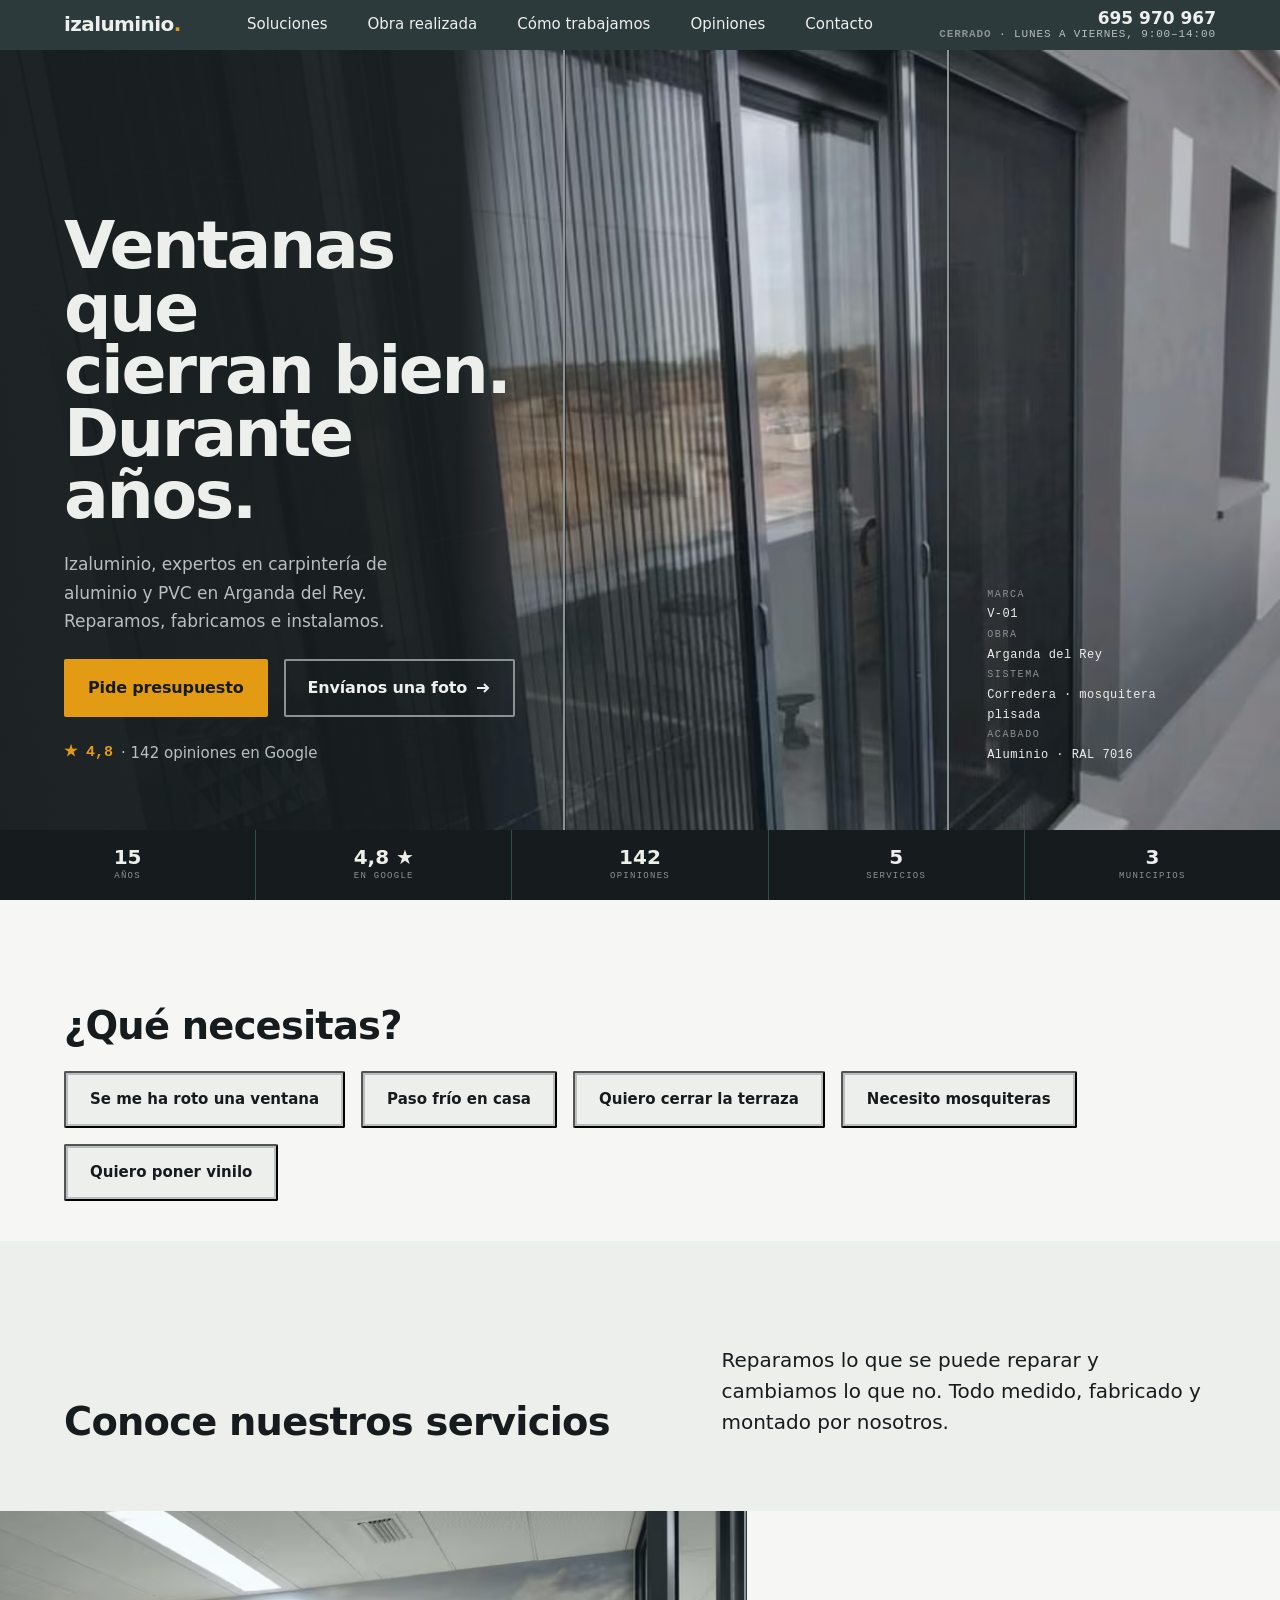
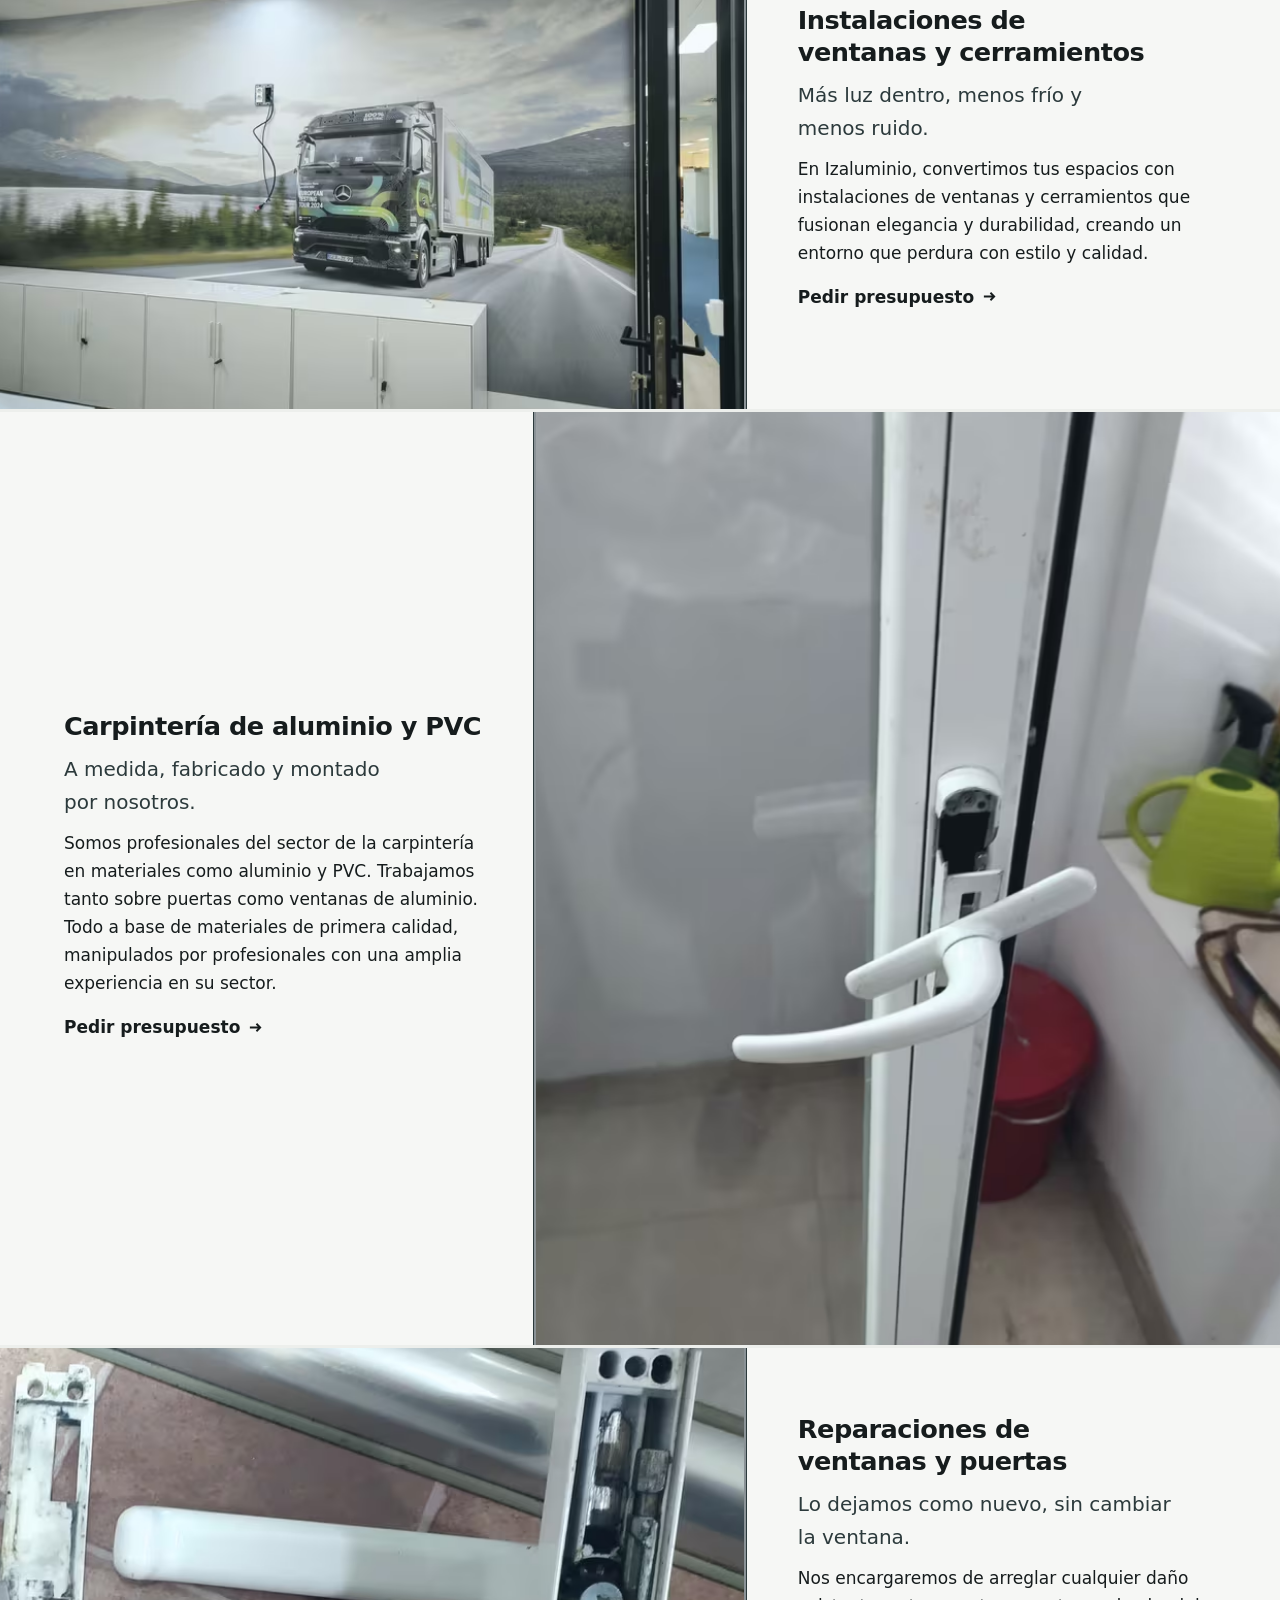
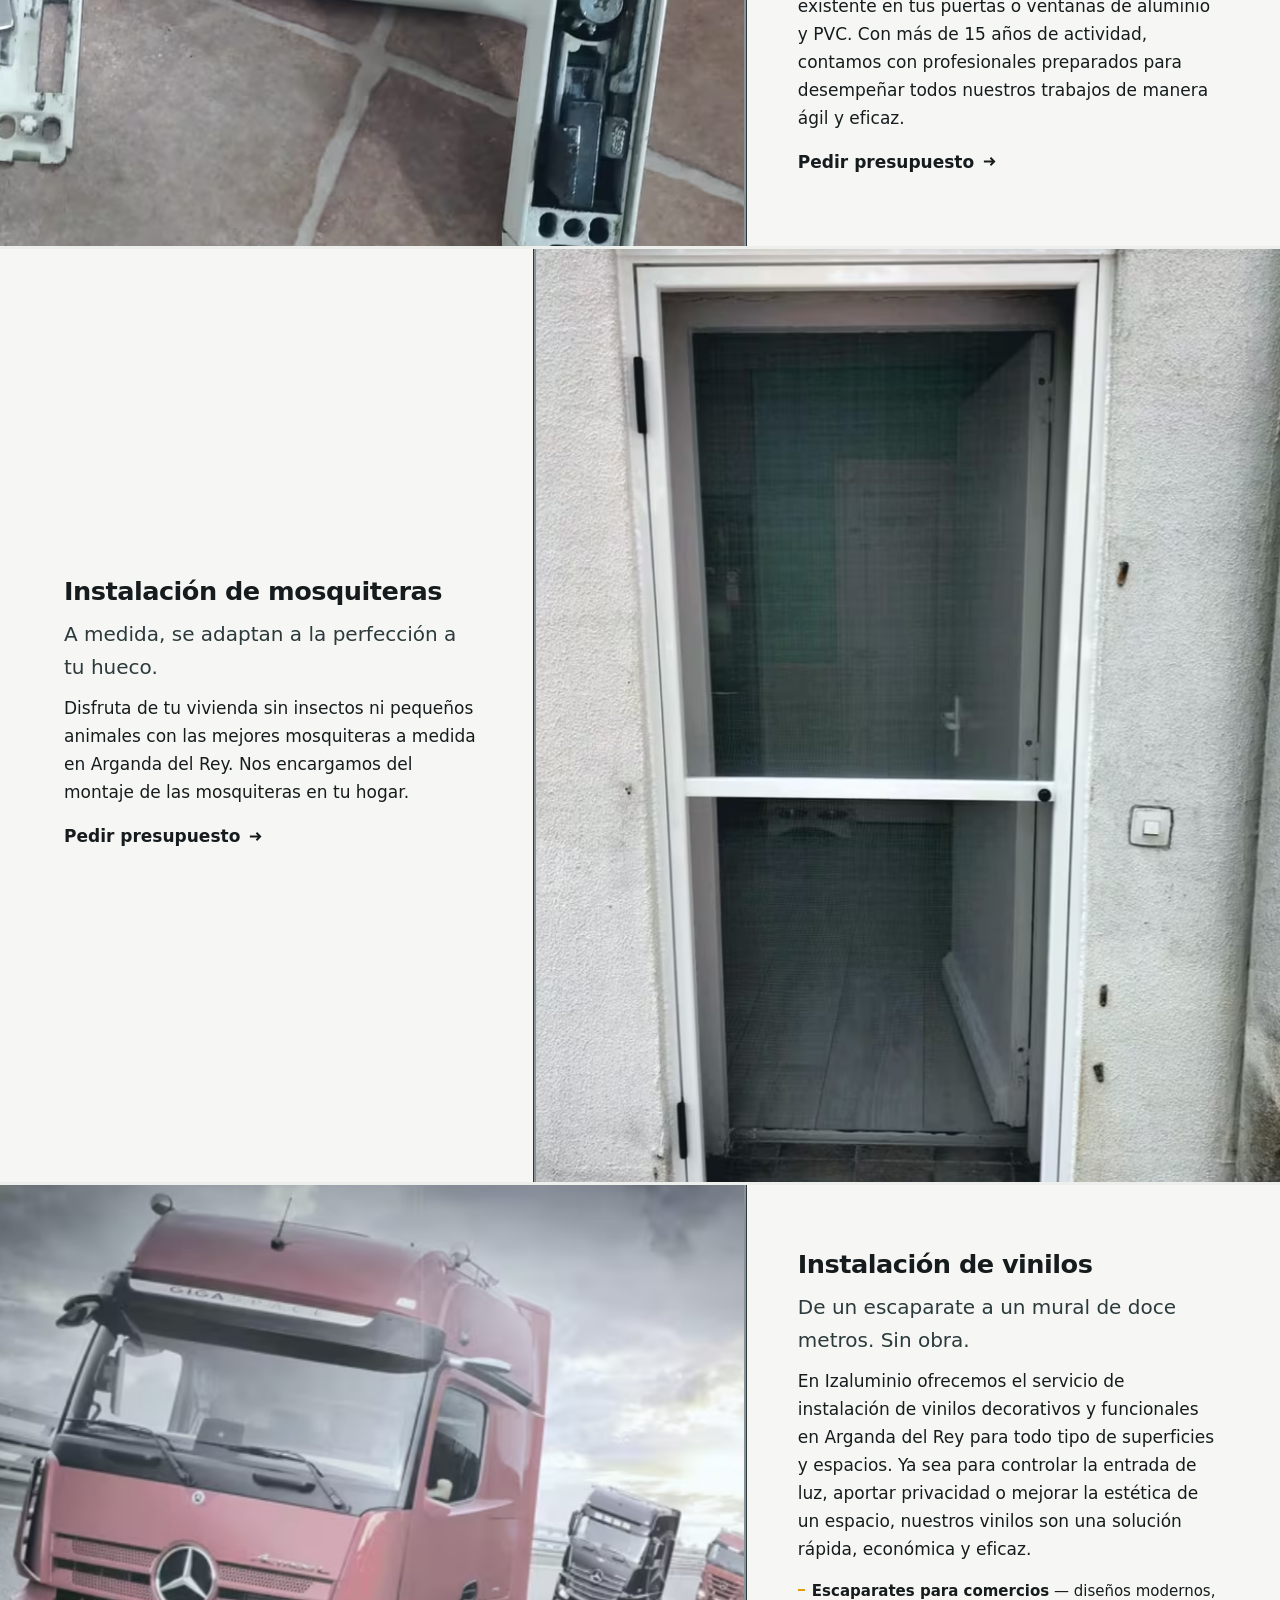
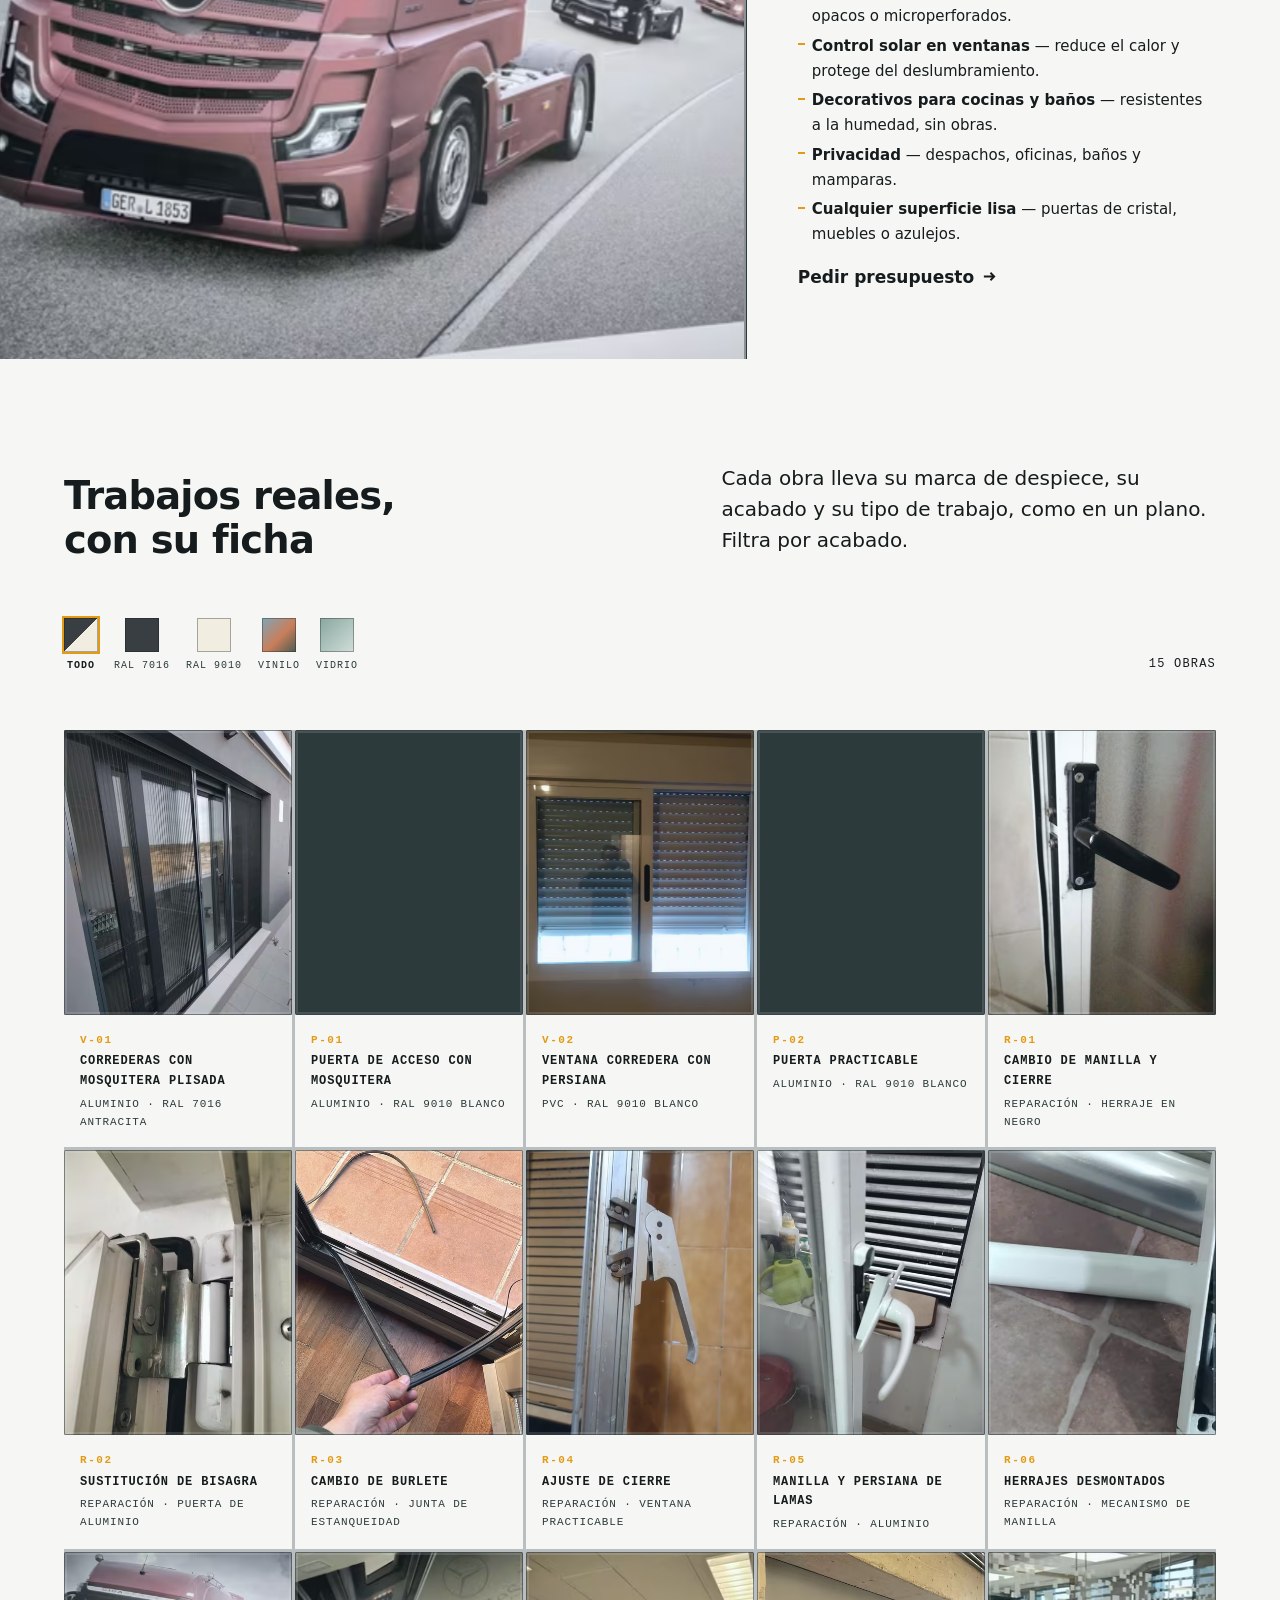
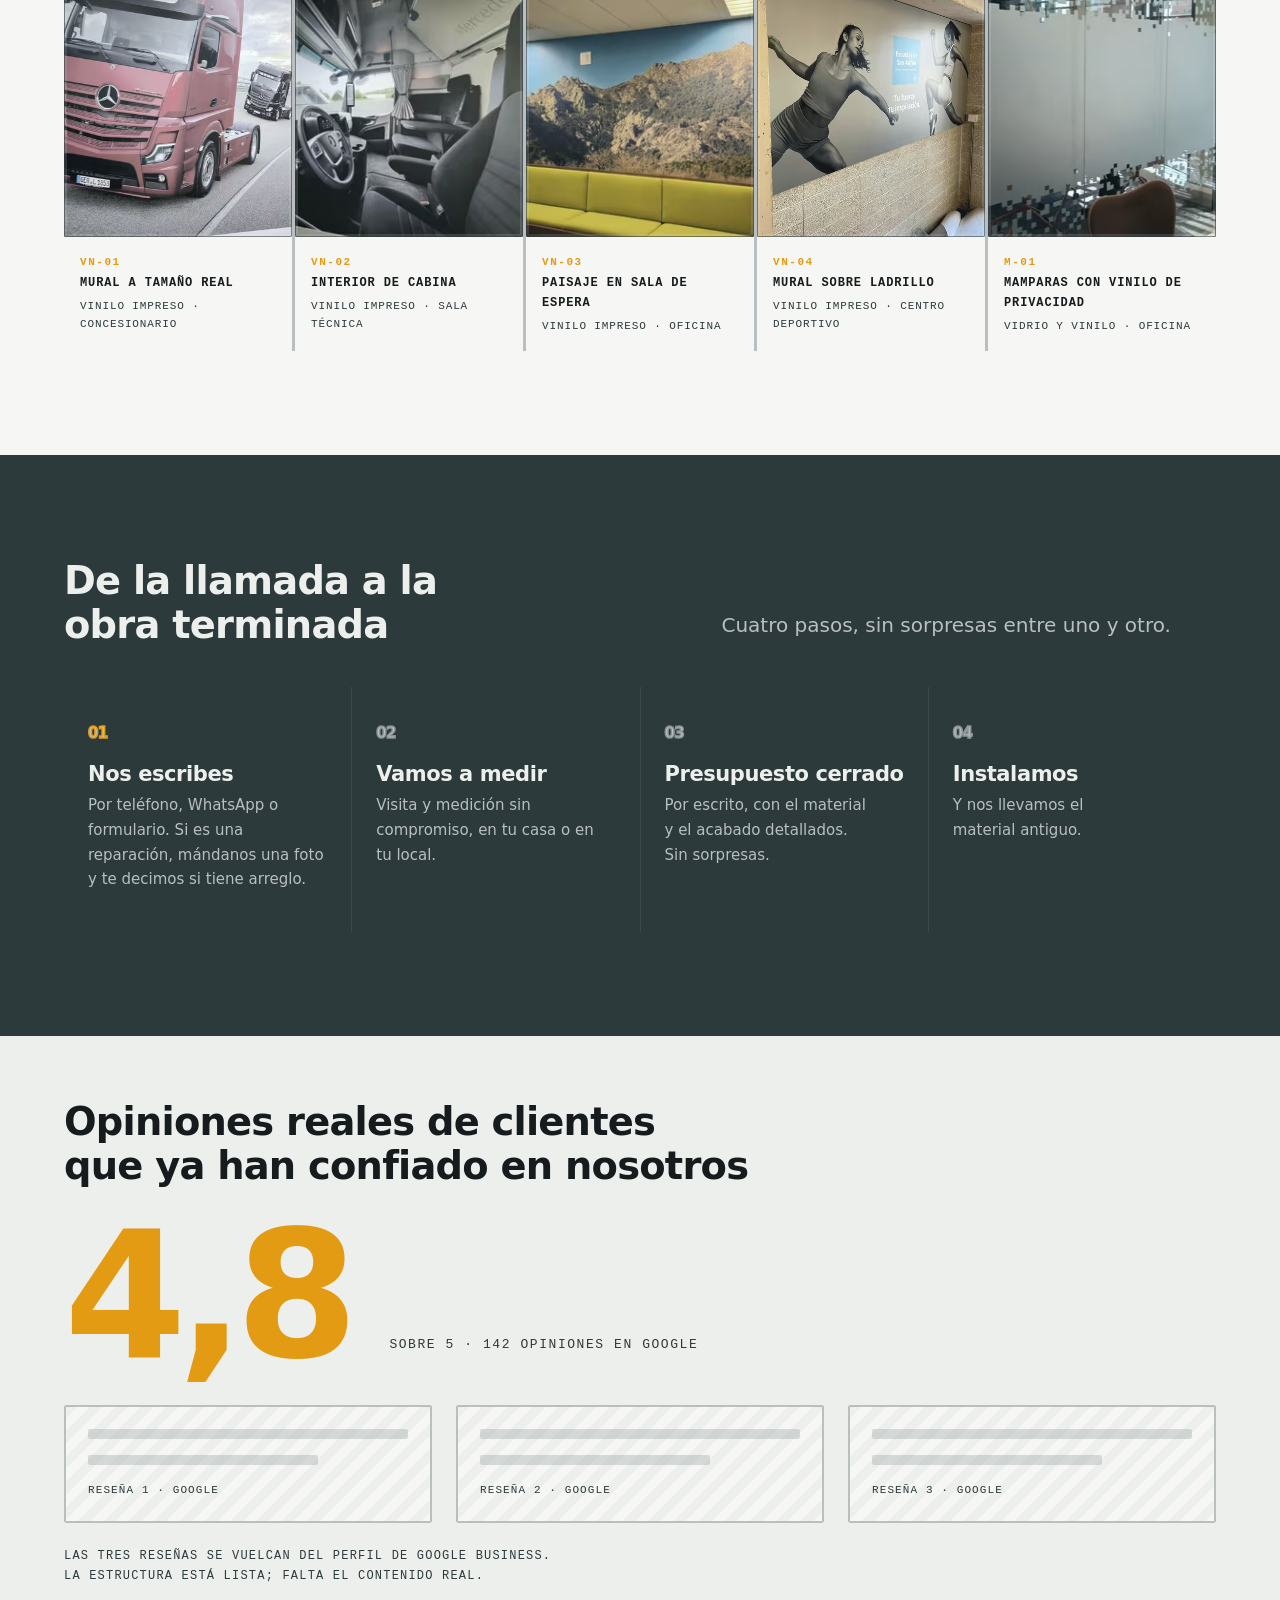
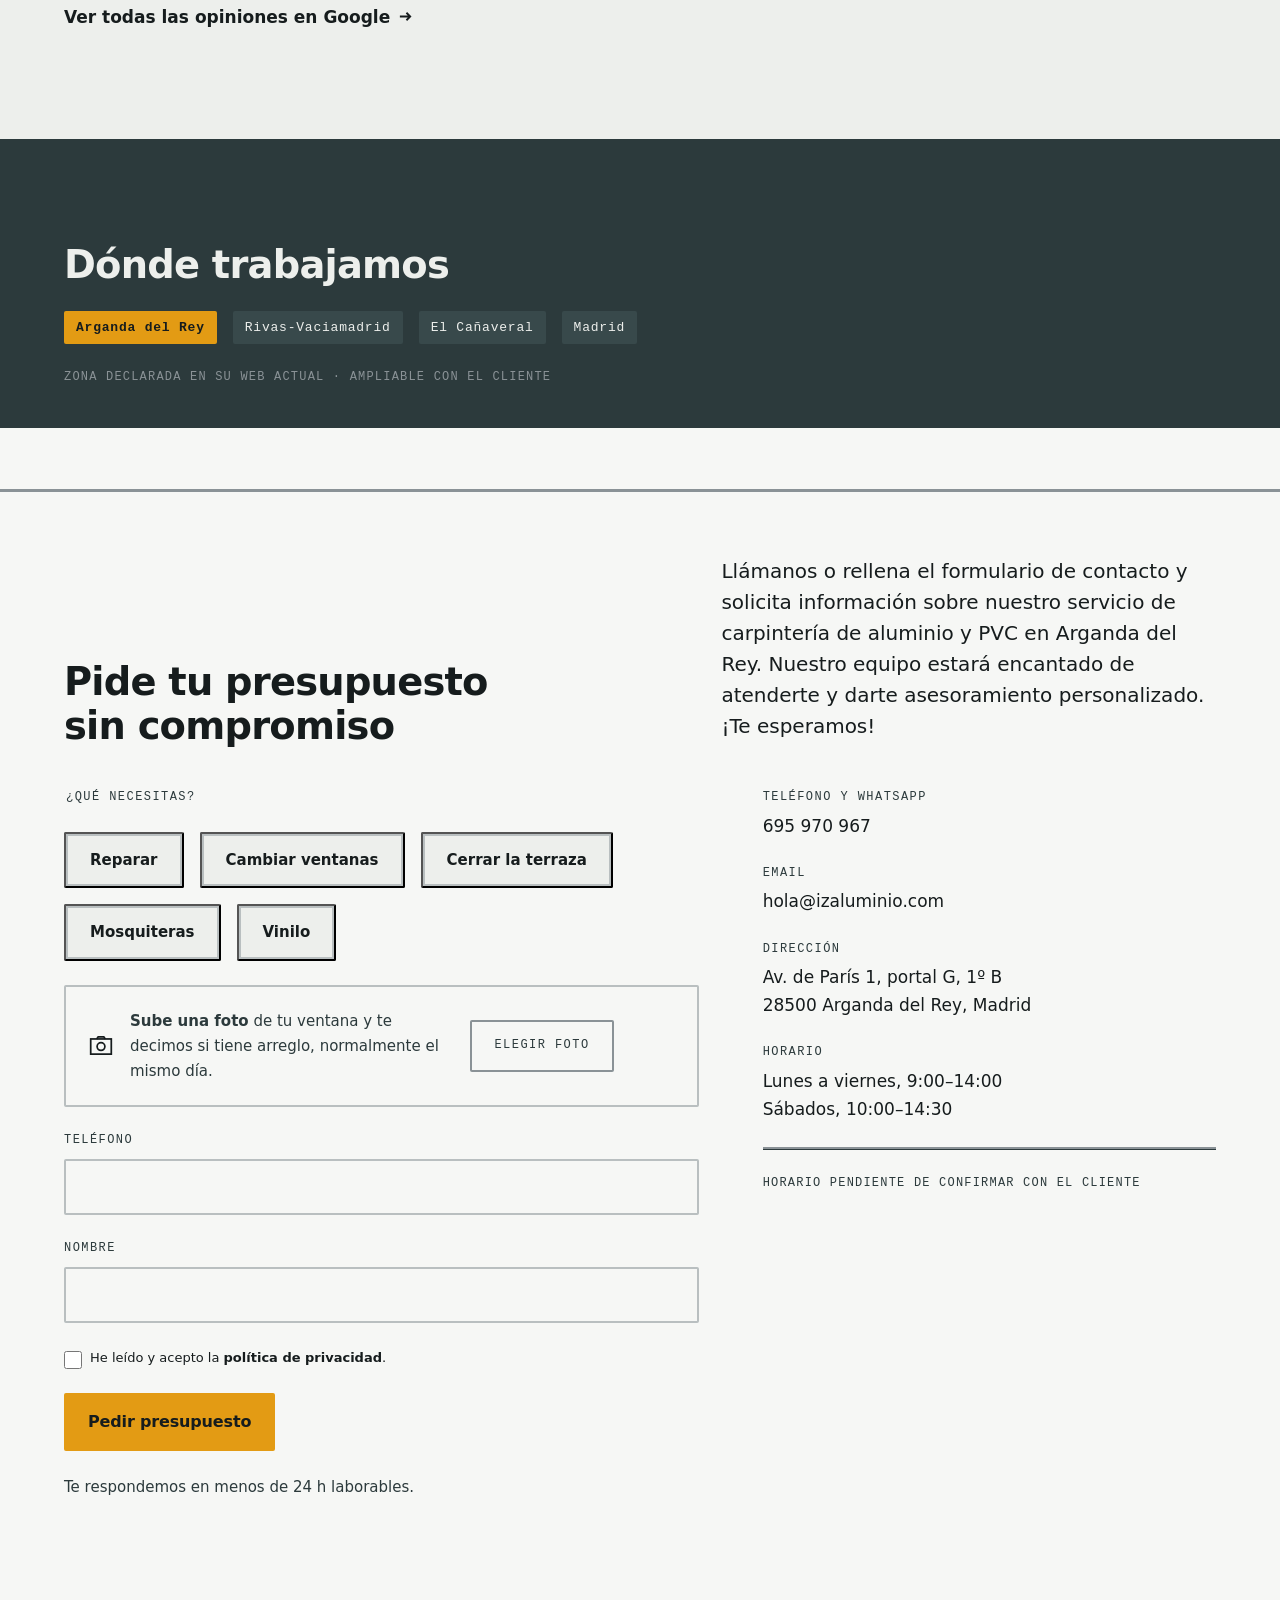
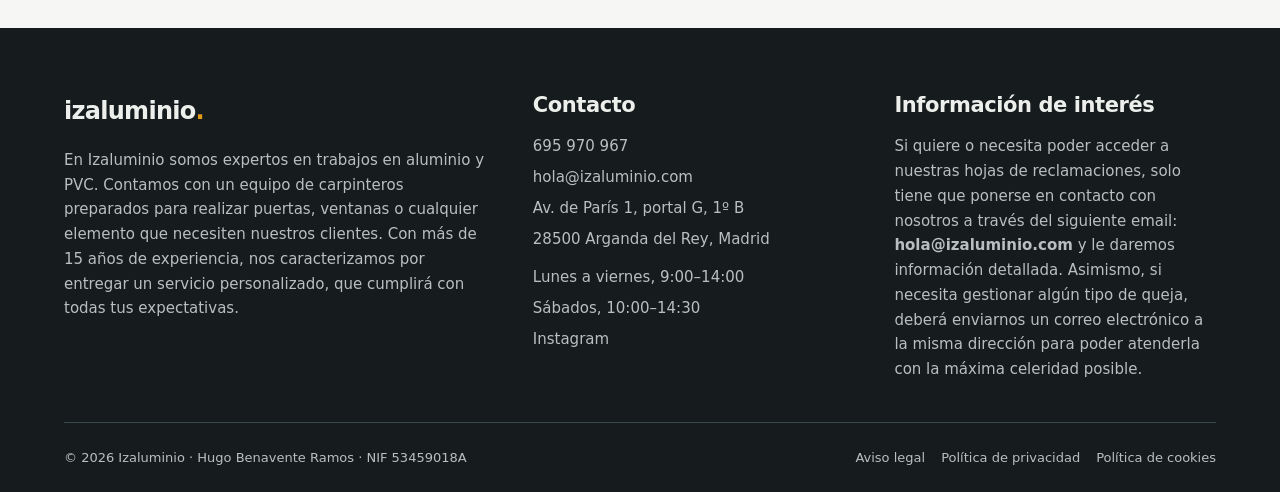
==== commit 488297ac: "fix: devolver el copy del cliente a su texto literal La pasada de diseño tocó texto sin anotarlo en " ====
--- a/index.html
+++ b/index.html
@@ -76,7 +76,7 @@
         <span class="hero__linea"><span>cierran bien.</span></span>
         <span class="hero__linea"><span>Durante años.</span></span>
       </h1>
-      <p class="hero__entradilla">Carpintería de aluminio y PVC en Arganda del Rey. Reparamos, fabricamos e instalamos.</p>
+      <p class="hero__entradilla">Izaluminio, expertos en carpintería de aluminio y PVC en Arganda del Rey. Reparamos, fabricamos e instalamos.</p>
       <div class="hero__acciones">
         <a class="btn btn--ambar" href="#contacto"><span>Pide presupuesto</span></a>
         <a class="btn btn--linea" href="https://wa.me/34695970967" rel="noopener">
@@ -459,7 +459,7 @@
   <div class="env">
     <div class="cabecera-seccion entra">
       <h2 id="titulo-contacto">Pide tu presupuesto sin compromiso</h2>
-      <p class="lead">Llámanos o rellena el formulario. Si es una reparación, mándanos una foto y te decimos si tiene arreglo.</p>
+      <p class="lead">Llámanos o rellena el formulario de contacto y solicita información sobre nuestro servicio de carpintería de aluminio y PVC en Arganda del Rey. Nuestro equipo estará encantado de atenderte y darte asesoramiento personalizado. ¡Te esperamos!</p>
     </div>
 
     <div class="contacto__rejilla">
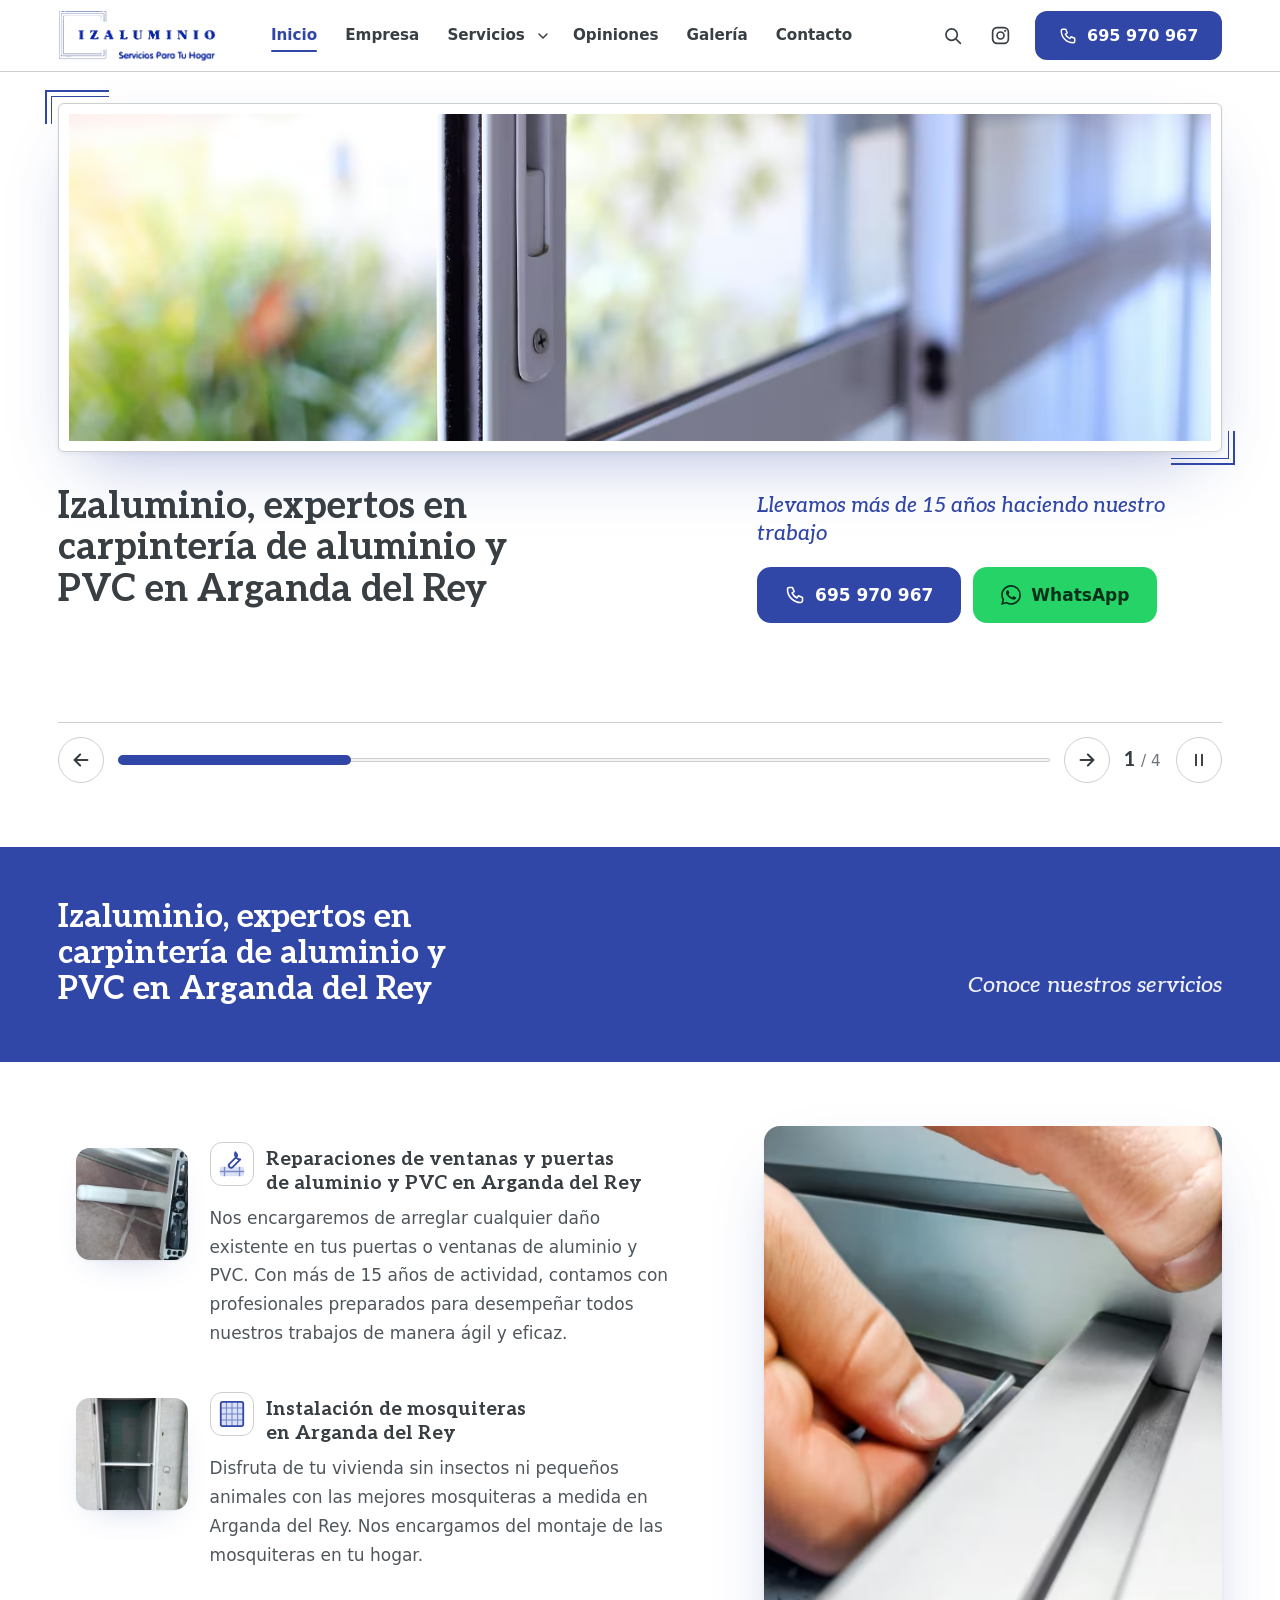
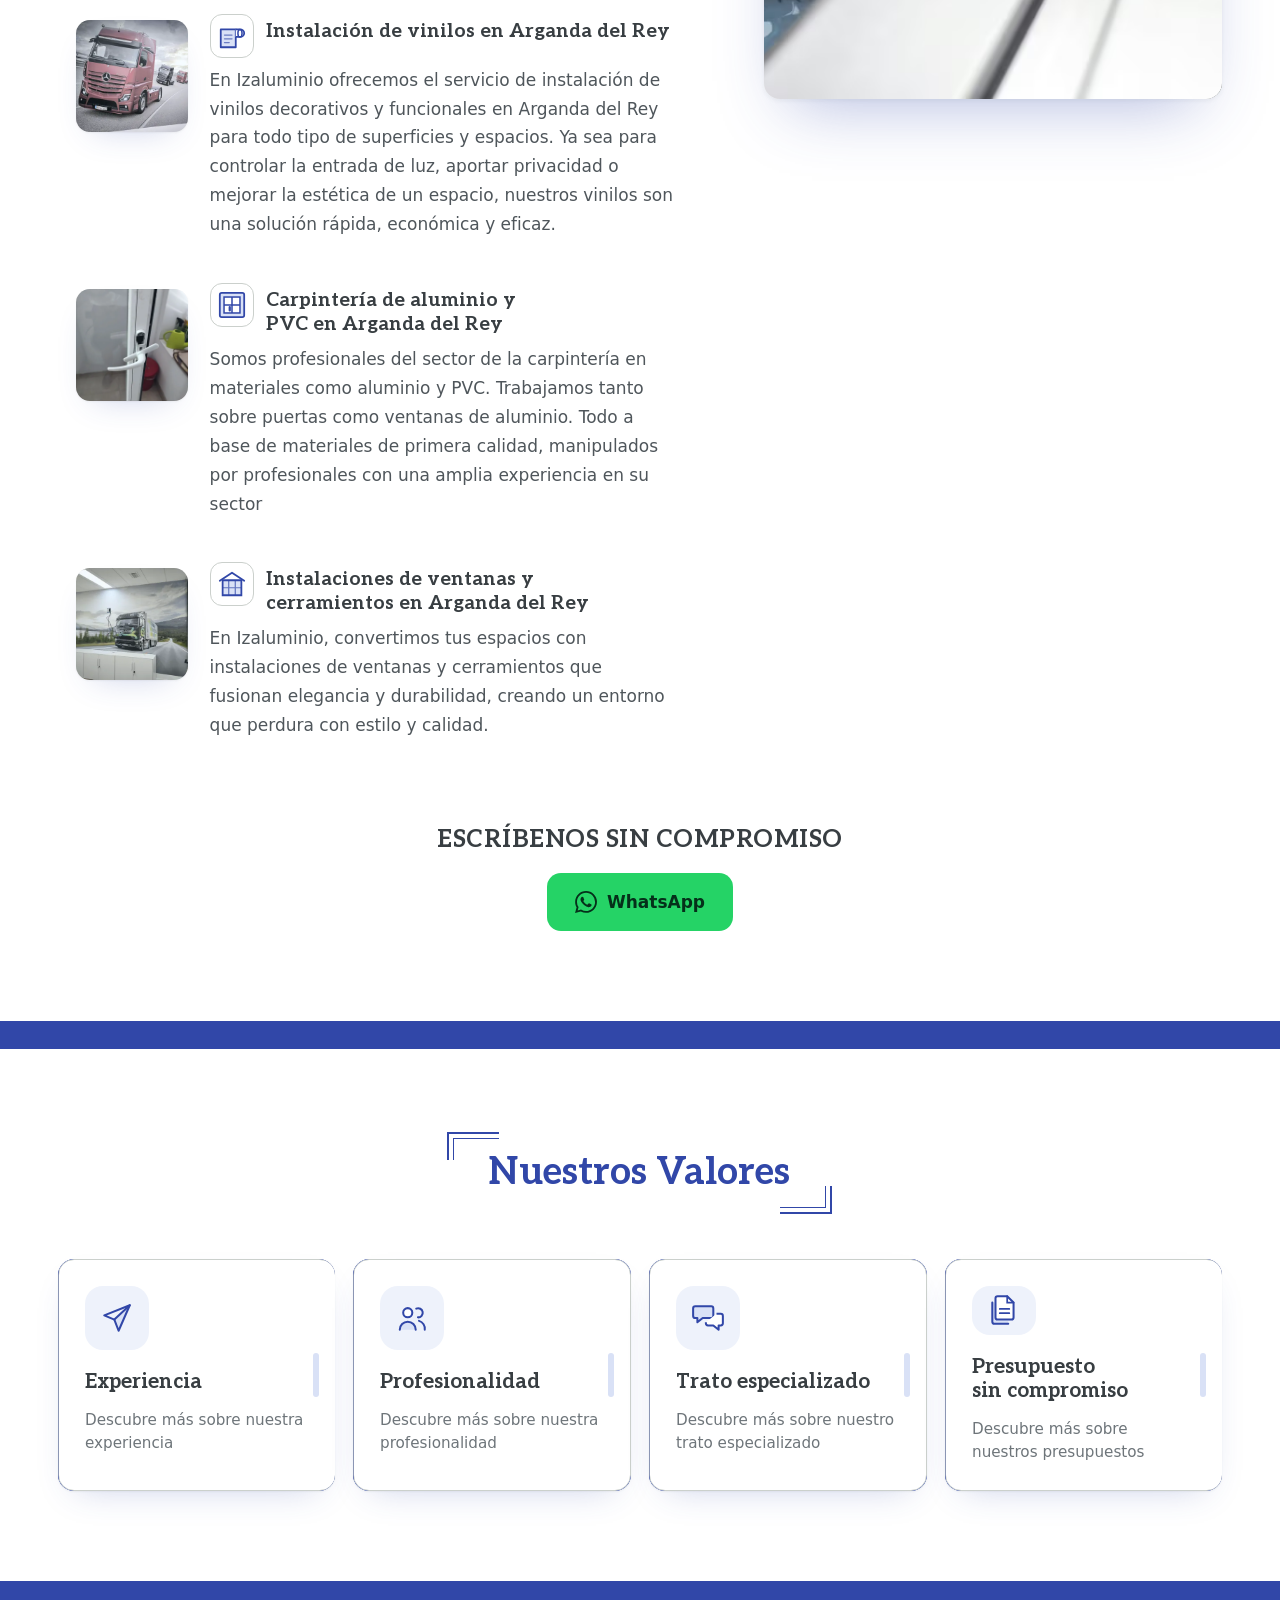
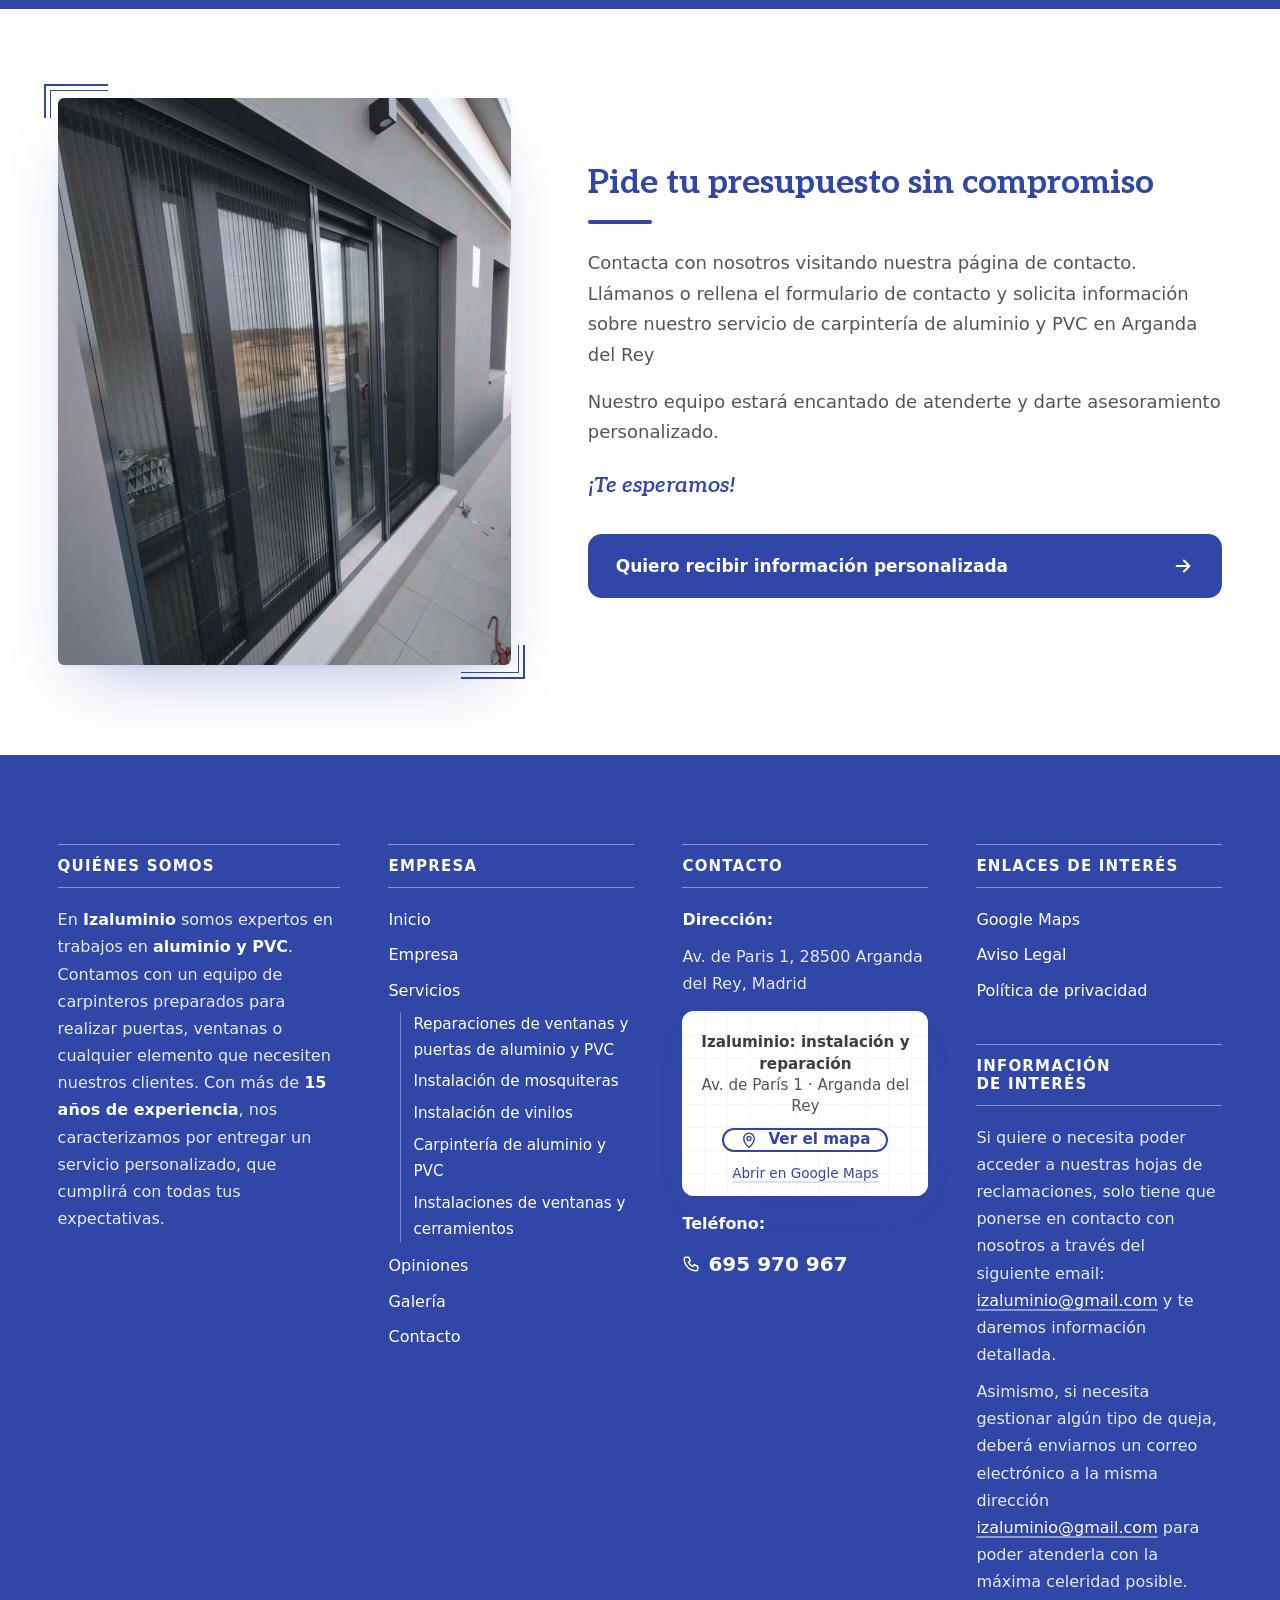
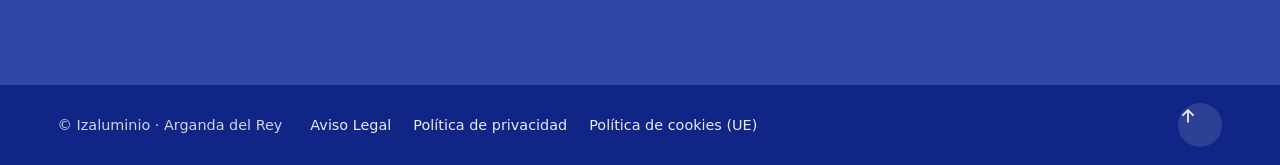
==== commit 37b909b2: "design: remaquetación 1:1 de la home — dirección "Corredera" (azul y blanco, sus bloques y textos) -" ====
--- a/index.html
+++ b/index.html
@@ -5,630 +5,433 @@
 <script>document.documentElement.classList.add('js')</script>
 <meta name="viewport" content="width=device-width, initial-scale=1">
 <title>Carpintería de aluminio y PVC en Arganda del Rey | Izaluminio</title>
-<meta name="description" content="Carpintería de aluminio y PVC en Arganda del Rey, de la mano de los mejores profesionales del sector. Reparación, instalación, cerramientos, mosquiteras y vinilos. ¡Llama ya!">
-<meta name="theme-color" content="#2C3A3C">
-<link rel="canonical" href="https://izaluminio.com/">
-
+<meta name="description" content="Carpintería de aluminio y PVC en Arganda del Rey, de la mano de los mejores profesionales del sector. ¡Llama ya!">
+<meta name="robots" content="noindex, nofollow">
+<meta name="theme-color" content="#3147A8">
 <meta property="og:type" content="website">
 <meta property="og:locale" content="es_ES">
 <meta property="og:title" content="Carpintería de aluminio y PVC en Arganda del Rey | Izaluminio">
-<meta property="og:description" content="Más de 15 años reparando e instalando ventanas, puertas y cerramientos en Arganda del Rey, Rivas y El Cañaveral.">
-<meta property="og:url" content="https://izaluminio.com/">
-<meta property="og:image" content="https://izaluminio.com/assets/img/obra-correderas-antracita-1200.webp">
-<meta name="twitter:card" content="summary_large_image">
-
-<link rel="preload" href="assets/fonts/archivo.woff2" as="font" type="font/woff2" crossorigin>
-<link rel="preload" href="assets/fonts/hanken-grotesk.woff2" as="font" type="font/woff2" crossorigin>
+<meta property="og:description" content="Carpintería de aluminio y PVC en Arganda del Rey, de la mano de los mejores profesionales del sector. ¡Llama ya!">
+<link rel="preload" href="assets/fonts/aleo.woff2" as="font" type="font/woff2" crossorigin>
+<link rel="preload" href="assets/fonts/atkinson-next.woff2" as="font" type="font/woff2" crossorigin>
+<link rel="preload" href="assets/img/banner-corredera-cierre-1500.avif" as="image" type="image/avif" media="(min-width: 900px)">
 <link rel="stylesheet" href="assets/css/global.css">
 <link rel="stylesheet" href="assets/css/home.css">
-<link rel="icon" href="data:image/svg+xml,<svg xmlns='http://www.w3.org/2000/svg' viewBox='0 0 32 32'><rect width='32' height='32' fill='%232C3A3C'/><rect x='6' y='6' width='20' height='20' fill='none' stroke='%23E39B14' stroke-width='2.5'/><line x1='16' y1='6' x2='16' y2='26' stroke='%238A9296' stroke-width='2.5'/></svg>">
+<link rel="icon" href="data:image/svg+xml,<svg xmlns='http://www.w3.org/2000/svg' viewBox='0 0 32 32'><rect width='32' height='32' rx='6' fill='%233147A8'/><path d='M8 15V8h7M24 17v7h-7' fill='none' stroke='white' stroke-width='2.6' stroke-linecap='square'/><path d='M11.5 15v-4h3.5M20.5 17v4H17' fill='none' stroke='white' stroke-width='1.4' stroke-linecap='square'/></svg>">
 </head>
 <body>
-
 <a class="salta" href="#principal">Saltar al contenido</a>
 
-<!-- ==================== CABECERA ==================== -->
-<header class="cab" id="cabecera">
+<svg hidden aria-hidden="true" focusable="false">
+  <symbol id="i-tel" viewBox="0 0 24 24"><path d="M5 3h4l2 5-2.5 1.5a11 11 0 0 0 6 6L16 13l5 2v4a2 2 0 0 1-2 2A16 16 0 0 1 3 5a2 2 0 0 1 2-2Z" fill="none" stroke="currentColor" stroke-width="1.9" stroke-linejoin="round" stroke-linecap="round"/></symbol>
+  <symbol id="i-wa" viewBox="0 0 24 24"><path fill="currentColor" d="M17.472 14.382c-.297-.149-1.758-.867-2.03-.967-.273-.099-.471-.148-.67.15-.197.297-.767.966-.94 1.164-.173.199-.347.223-.644.075-.297-.15-1.255-.463-2.39-1.475-.883-.788-1.48-1.761-1.653-2.059-.173-.297-.018-.458.13-.606.134-.133.298-.347.446-.52.149-.174.198-.298.298-.497.099-.198.05-.371-.025-.52-.075-.149-.669-1.612-.916-2.207-.242-.579-.487-.5-.669-.51-.173-.008-.371-.01-.57-.01-.198 0-.52.074-.792.372-.272.297-1.04 1.016-1.04 2.479 0 1.462 1.065 2.875 1.213 3.074.149.198 2.096 3.2 5.077 4.487.709.306 1.262.489 1.694.625.712.227 1.36.195 1.871.118.571-.085 1.758-.719 2.006-1.413.248-.694.248-1.289.173-1.413-.074-.124-.272-.198-.57-.347m-5.421 7.403h-.004a9.87 9.87 0 0 1-5.031-1.378l-.361-.214-3.741.982.998-3.648-.235-.374a9.86 9.86 0 0 1-1.51-5.26c.001-5.45 4.436-9.884 9.888-9.884 2.64 0 5.122 1.03 6.988 2.898a9.825 9.825 0 0 1 2.893 6.994c-.003 5.45-4.437 9.884-9.885 9.884m8.413-18.297A11.815 11.815 0 0 0 12.05 0C5.495 0 .16 5.335.157 11.892c0 2.096.547 4.142 1.588 5.945L.057 24l6.305-1.654a11.882 11.882 0 0 0 5.683 1.448h.005c6.554 0 11.89-5.335 11.893-11.893a11.821 11.821 0 0 0-3.48-8.413Z"/></symbol>
+  <symbol id="i-ig" viewBox="0 0 24 24"><rect x="3" y="3" width="18" height="18" rx="5" fill="none" stroke="currentColor" stroke-width="1.9"/><circle cx="12" cy="12" r="4" fill="none" stroke="currentColor" stroke-width="1.9"/><circle cx="17.3" cy="6.7" r="1.25" fill="currentColor"/></symbol>
+  <symbol id="i-lupa" viewBox="0 0 24 24"><circle cx="11" cy="11" r="6.5" fill="none" stroke="currentColor" stroke-width="1.9"/><path d="m16 16 5 5" stroke="currentColor" stroke-width="1.9" stroke-linecap="round"/></symbol>
+  <symbol id="i-chevron" viewBox="0 0 24 24"><path d="m6 9 6 6 6-6" fill="none" stroke="currentColor" stroke-width="2.2" stroke-linecap="round" stroke-linejoin="round"/></symbol>
+  <symbol id="i-izq" viewBox="0 0 24 24"><path d="M19 12H5m6-6-6 6 6 6" fill="none" stroke="currentColor" stroke-width="2.2" stroke-linecap="round" stroke-linejoin="round"/></symbol>
+  <symbol id="i-der" viewBox="0 0 24 24"><path d="M5 12h14m-6-6 6 6-6 6" fill="none" stroke="currentColor" stroke-width="2.2" stroke-linecap="round" stroke-linejoin="round"/></symbol>
+  <symbol id="i-arriba" viewBox="0 0 24 24"><path d="M12 19V5m-6 6 6-6 6 6" fill="none" stroke="currentColor" stroke-width="2.2" stroke-linecap="round" stroke-linejoin="round"/></symbol>
+  <symbol id="i-pin" viewBox="0 0 24 24"><path d="M12 22s7-6.2 7-12A7 7 0 0 0 5 10c0 5.8 7 12 7 12Z" fill="none" stroke="currentColor" stroke-width="1.9" stroke-linejoin="round"/><circle cx="12" cy="10" r="2.6" fill="none" stroke="currentColor" stroke-width="1.9"/></symbol>
+  <symbol id="i-pausa" viewBox="0 0 24 24"><path d="M8 5v14M16 5v14" stroke="currentColor" stroke-width="2.6" stroke-linecap="round"/></symbol>
+  <symbol id="i-play" viewBox="0 0 24 24"><path d="M8 5.5v13l10-6.5Z" fill="currentColor"/></symbol>
+  <symbol id="i-mapa" viewBox="0 0 24 24"><path d="M3 6.5 9 4l6 2.5 6-2.5v13.5L15 20l-6-2.5-6 2.5Z" fill="none" stroke="currentColor" stroke-width="1.9" stroke-linejoin="round"/><path d="M9 4v13.5M15 6.5V20" stroke="currentColor" stroke-width="1.9"/></symbol>
+  <!-- Servicios (duotono: relleno claro + trazo azul) -->
+  <symbol id="s-reparacion" viewBox="0 0 32 32"><rect x="3" y="19" width="26" height="10" rx="2.5" fill="var(--duo)"/><path d="M3 24h26M8 19v10M24 19v10" stroke="currentColor" stroke-width="1.4" opacity=".55"/><path d="M19.5 3.5a5.5 5.5 0 0 0 5.4 7.6l-8.2 8.2a2.4 2.4 0 1 1-3.4-3.4l8.2-8.2a5.5 5.5 0 0 0-2-4.2Z" fill="#fff" stroke="currentColor" stroke-width="1.9" stroke-linejoin="round"/></symbol>
+  <symbol id="s-mosquitera" viewBox="0 0 32 32"><rect x="4" y="3" width="24" height="26" rx="2" fill="var(--duo)"/><rect x="4" y="3" width="24" height="26" rx="2" fill="none" stroke="currentColor" stroke-width="1.9"/><path d="M4 9.5h24M4 16h24M4 22.5h24M10 3v26M16 3v26M22 3v26" stroke="currentColor" stroke-width="1.1" opacity=".6"/></symbol>
+  <symbol id="s-vinilo" viewBox="0 0 32 32"><path d="M4 9h16v19H4z" fill="var(--duo)"/><path d="M4 9h16v19H4z" fill="none" stroke="currentColor" stroke-width="1.9" stroke-linejoin="round"/><path d="M20 9h4.5c2.5 0 4.5 1.8 4.5 4s-2 4-4.5 4H20" fill="#fff" stroke="currentColor" stroke-width="1.9"/><ellipse cx="24.5" cy="13" rx="2.2" ry="4" fill="none" stroke="currentColor" stroke-width="1.6"/><path d="M8 15h8M8 19h8M8 23h5" stroke="currentColor" stroke-width="1.4" stroke-linecap="round" opacity=".65"/></symbol>
+  <symbol id="s-carpinteria" viewBox="0 0 32 32"><rect x="3" y="3" width="26" height="26" rx="2" fill="var(--duo)"/><rect x="3" y="3" width="26" height="26" rx="2" fill="none" stroke="currentColor" stroke-width="1.9"/><rect x="7.5" y="7.5" width="17" height="17" fill="#fff" stroke="currentColor" stroke-width="1.6"/><path d="M16 7.5v17M7.5 16h17" stroke="currentColor" stroke-width="1.6"/><path d="M13.6 18.2v3.6" stroke="currentColor" stroke-width="2.4" stroke-linecap="round"/></symbol>
+  <symbol id="s-cerramiento" viewBox="0 0 32 32"><path d="M6 12h20v16H6z" fill="var(--duo)"/><path d="M3 12.5 16 4l13 8.5" fill="none" stroke="currentColor" stroke-width="1.9" stroke-linecap="round" stroke-linejoin="round"/><path d="M6 12h20v16H6z" fill="none" stroke="currentColor" stroke-width="1.9"/><path d="M12.5 12v16M19.5 12v16M6 20h20" stroke="currentColor" stroke-width="1.3" opacity=".7"/></symbol>
+  <!-- Valores (mismos motivos que sus iconos: avión, personas, chat, documentos) -->
+  <symbol id="v-avion" viewBox="0 0 32 32"><path d="M28 4 13.5 17.5 17.5 28 28 4Z" fill="var(--duo)"/><path d="M28 4 4 13.5l9.5 4L17.5 28 28 4Z" fill="none" stroke="currentColor" stroke-width="1.9" stroke-linejoin="round"/><path d="M13.5 17.5 28 4" stroke="currentColor" stroke-width="1.9" stroke-linecap="round"/></symbol>
+  <symbol id="v-personas" viewBox="0 0 32 32"><path d="M4.5 27a7.5 7.5 0 0 1 15 0Z" fill="var(--duo)"/><circle cx="12" cy="11" r="4.3" fill="#fff" stroke="currentColor" stroke-width="1.9"/><path d="M4.5 27a7.5 7.5 0 0 1 15 0" fill="none" stroke="currentColor" stroke-width="1.9" stroke-linecap="round"/><path d="M20 7.2a4.3 4.3 0 1 1 1.6 8.2M22.6 18.7A7.5 7.5 0 0 1 28 27" fill="none" stroke="currentColor" stroke-width="1.9" stroke-linecap="round"/></symbol>
+  <symbol id="v-chat" viewBox="0 0 32 32"><path d="M4 5h15a2 2 0 0 1 2 2v7a2 2 0 0 1-2 2h-8l-5 4v-4H4a2 2 0 0 1-2-2V7a2 2 0 0 1 2-2Z" fill="var(--duo)" stroke="currentColor" stroke-width="1.9" stroke-linejoin="round"/><path d="M24 12h4a2 2 0 0 1 2 2v7a2 2 0 0 1-2 2h-2v4l-5-4h-5a2 2 0 0 1-2-2v-1" fill="#fff" stroke="currentColor" stroke-width="1.9" stroke-linejoin="round"/></symbol>
+  <symbol id="v-docs" viewBox="0 0 32 32"><path d="M5 9v18a2 2 0 0 0 2 2h13v-3H10a2 2 0 0 1-2-2V9Z" fill="var(--duo)"/><path d="M10 3h9l6 6v14a2 2 0 0 1-2 2H10a2 2 0 0 1-2-2V5a2 2 0 0 1 2-2Z" fill="#fff" stroke="currentColor" stroke-width="1.9" stroke-linejoin="round"/><path d="M19 3v6h6M12 15h9M12 19h9" fill="none" stroke="currentColor" stroke-width="1.6" stroke-linecap="round"/><path d="M5 9v18a2 2 0 0 0 2 2h13" fill="none" stroke="currentColor" stroke-width="1.9" stroke-linecap="round"/></symbol>
+</svg>
+
+<!-- ============================ CABECERA ============================ -->
+<header class="cab" id="inicio">
   <div class="env cab__fila">
-    <a class="cab__marca" href="#principal">izaluminio<span>.</span></a>
-    <nav class="cab__menu" aria-label="Principal">
-      <a class="cab__link" href="#soluciones">Soluciones</a>
-      <a class="cab__link" href="#obra">Obra realizada</a>
-      <a class="cab__link" href="#proceso">Cómo trabajamos</a>
-      <a class="cab__link" href="#opiniones">Opiniones</a>
-      <a class="cab__link" href="#contacto">Contacto</a>
+    <a class="logo" href="#inicio">
+      <img src="assets/img/logo-izaluminio.png" width="325" height="107" alt="Izaluminio — Servicios para tu hogar" fetchpriority="high">
+    </a>
+
+    <nav class="cab__nav" id="nav-principal" aria-label="Principal">
+      <ul class="cab__lista">
+        <li><a class="cab__link cab__link--activo" href="#inicio" aria-current="page">Inicio</a></li>
+        <li><a class="cab__link" href="https://izaluminio.com/carpinteria-de-aluminio-y-pvc-2/" target="_blank" rel="noopener">Empresa</a></li>
+        <li class="cab__item--sub">
+          <a class="cab__link" href="#servicios">Servicios</a>
+          <button class="cab__sub-toggle" type="button" aria-expanded="false" aria-controls="sub-servicios" aria-label="Abrir el submenú de Servicios"><svg width="16" height="16"><use href="#i-chevron"/></svg></button>
+          <ul class="cab__sub" id="sub-servicios">
+            <li><a href="https://izaluminio.com/reparaciones-de-ventanas-y-puertas-de-aluminio-y-pvc/" target="_blank" rel="noopener">Reparaciones de ventanas y puertas de aluminio y PVC</a></li>
+            <li><a href="https://izaluminio.com/instalacion-de-mosquiteras/" target="_blank" rel="noopener">Instalación de mosquiteras</a></li>
+            <li><a href="https://izaluminio.com/instalacion-de-vinilos/" target="_blank" rel="noopener">Instalación de vinilos</a></li>
+            <li><a href="https://izaluminio.com/carpinteria-de-aluminio-y-pvc/" target="_blank" rel="noopener">Carpintería de aluminio y PVC</a></li>
+            <li><a href="https://izaluminio.com/instalaciones-de-ventanas-y-cerramientos/" target="_blank" rel="noopener">Instalaciones de ventanas y cerramientos</a></li>
+          </ul>
+        </li>
+        <li><a class="cab__link" href="https://izaluminio.com/opiniones/" target="_blank" rel="noopener">Opiniones</a></li>
+        <li><a class="cab__link" href="https://izaluminio.com/galeria/" target="_blank" rel="noopener">Galería</a></li>
+        <li><a class="cab__link" href="https://izaluminio.com/contacto/" target="_blank" rel="noopener">Contacto</a></li>
+      </ul>
     </nav>
-    <a class="cab__tel" href="tel:+34695970967">
-      <strong>695 970 967</strong>
-      <span class="cab__horario" id="estado-horario"><b>·</b> Lunes a viernes, 9:00–14:00</span>
-    </a>
+
+    <div class="cab__acciones">
+      <a class="cab__icono" href="https://izaluminio.com/?s=" target="_blank" rel="noopener" aria-label="Buscar en la web"><svg width="21" height="21"><use href="#i-lupa"/></svg></a>
+      <a class="cab__icono" href="https://www.instagram.com/izaluminio/?hl=es" target="_blank" rel="noopener" aria-label="Instagram de Izaluminio"><svg width="21" height="21"><use href="#i-ig"/></svg></a>
+      <a class="btn btn--primario cab__tel" href="tel:695970967"><svg width="18" height="18" aria-hidden="true"><use href="#i-tel"/></svg><span>695 970 967</span></a>
+      <button class="cab__menu" type="button" aria-expanded="false" aria-controls="nav-principal">
+        <span class="cab__menu-icono" aria-hidden="true"></span>
+        <span class="visualmente-oculto">Menú</span>
+      </button>
+    </div>
   </div>
 </header>
 
 <main id="principal">
 
-<!-- ==================== HERO: EL HUECO ==================== -->
-<section class="hero" id="hueco" aria-labelledby="titulo-hero">
-
-  <figure class="hero__vidrio">
-    <picture>
-      <source type="image/avif" sizes="100vw"
-        srcset="assets/img/obra-correderas-antracita-480.avif 480w,
-                assets/img/obra-correderas-antracita-768.avif 768w,
-                assets/img/obra-correderas-antracita-1200.avif 1200w">
-      <img src="assets/img/obra-correderas-antracita-1200.webp" sizes="100vw"
-        srcset="assets/img/obra-correderas-antracita-480.webp 480w,
-                assets/img/obra-correderas-antracita-768.webp 768w,
-                assets/img/obra-correderas-antracita-1200.webp 1200w"
-        width="1072" height="1340" fetchpriority="high" decoding="async"
-        alt="Correderas de aluminio en acabado antracita con mosquitera plisada, instaladas en la fachada de una vivienda en Arganda del Rey">
-    </picture>
-  </figure>
-
-  <div class="hero__velo" aria-hidden="true"></div>
-  <span class="montante-hoja" style="left:44%" aria-hidden="true"></span>
-  <span class="montante-hoja" style="left:74%" aria-hidden="true"></span>
-
-  <div class="hero__hojas">
-    <div class="hero__hoja">
-      <h1 class="hero__titulo" id="titulo-hero">
-        <span class="hero__linea"><span>Ventanas que</span></span>
-        <span class="hero__linea"><span>cierran bien.</span></span>
-        <span class="hero__linea"><span>Durante años.</span></span>
-      </h1>
-      <p class="hero__entradilla">Izaluminio, expertos en carpintería de aluminio y PVC en Arganda del Rey. Reparamos, fabricamos e instalamos.</p>
-      <div class="hero__acciones">
-        <a class="btn btn--ambar" href="#contacto"><span>Pide presupuesto</span></a>
-        <a class="btn btn--linea" href="https://wa.me/34695970967" rel="noopener">
-          <span>Envíanos una foto</span>
-          <svg width="16" height="16" viewBox="0 0 16 16" fill="none" aria-hidden="true"><path d="M2 8h11M9 4l4 4-4 4" stroke="currentColor" stroke-width="2"/></svg>
-        </a>
-      </div>
-      <p class="hero__estrellas"><b>★ 4,8</b> · 142 opiniones en Google</p>
-    </div>
-
-    <div class="hero__hoja" aria-hidden="true"></div>
-
-    <div class="hero__hoja">
-      <dl class="hero__marca">
-        <dt>Marca</dt><dd>V-01</dd>
-        <dt>Obra</dt><dd>Arganda del Rey</dd>
-        <dt>Sistema</dt><dd>Corredera · mosquitera plisada</dd>
-        <dt>Acabado</dt><dd>Aluminio · RAL 7016</dd>
-      </dl>
-    </div>
-  </div>
-
-  <div class="hero__banda">
-    <ul>
-      <li><b>15</b><span>Años</span></li>
-      <li><b>4,8 ★</b><span>En Google</span></li>
-      <li><b>142</b><span>Opiniones</span></li>
-      <li><b>5</b><span>Servicios</span></li>
-      <li><b>3</b><span>Municipios</span></li>
+<!-- ============================ HERO · LA VENTANA CORREDERA (su slider de 4) ============================ -->
+<section class="hero" id="hero" aria-roledescription="carrusel" aria-label="Destacados de Izaluminio">
+  <div class="env">
+
+    <div class="hero__marco">
+      <div class="hero__cristal" id="hero-cristal">
+        <div class="hero__vidrio is-activa" data-i="0">
+          <picture>
+            <source type="image/avif" sizes="(min-width:1400px) 1280px, 100vw" srcset="assets/img/banner-corredera-cierre-480.avif 480w, assets/img/banner-corredera-cierre-800.avif 800w, assets/img/banner-corredera-cierre-1200.avif 1200w, assets/img/banner-corredera-cierre-1500.avif 1500w">
+            <img src="assets/img/banner-corredera-cierre-1200.webp" sizes="(min-width:1400px) 1280px, 100vw" srcset="assets/img/banner-corredera-cierre-480.webp 480w, assets/img/banner-corredera-cierre-800.webp 800w, assets/img/banner-corredera-cierre-1200.webp 1200w, assets/img/banner-corredera-cierre-1500.webp 1500w" width="1500" height="430" fetchpriority="high" decoding="async" style="object-position:38% 50%" alt="Cierre de una ventana corredera blanca de PVC, con vegetación al fondo">
+          </picture>
+        </div>
+        <div class="hero__vidrio" data-i="1">
+          <picture>
+            <source type="image/avif" sizes="(min-width:1400px) 1280px, 100vw" srcset="assets/img/banner-manillas-blancas-480.avif 480w, assets/img/banner-manillas-blancas-800.avif 800w, assets/img/banner-manillas-blancas-1200.avif 1200w, assets/img/banner-manillas-blancas-1500.avif 1500w">
+            <img src="assets/img/banner-manillas-blancas-1200.webp" sizes="(min-width:1400px) 1280px, 100vw" srcset="assets/img/banner-manillas-blancas-480.webp 480w, assets/img/banner-manillas-blancas-800.webp 800w, assets/img/banner-manillas-blancas-1200.webp 1200w, assets/img/banner-manillas-blancas-1500.webp 1500w" width="1500" height="430" loading="lazy" decoding="async" style="object-position:42% 50%" alt="Dos manillas blancas de ventana de PVC sobre un cristal con el cielo azul detrás">
+          </picture>
+        </div>
+        <div class="hero__vidrio" data-i="2">
+          <picture>
+            <source type="image/avif" sizes="(min-width:1400px) 1280px, 100vw" srcset="assets/img/banner-correderas-madera-480.avif 480w, assets/img/banner-correderas-madera-800.avif 800w, assets/img/banner-correderas-madera-1200.avif 1200w, assets/img/banner-correderas-madera-1500.avif 1500w">
+            <img src="assets/img/banner-correderas-madera-1200.webp" sizes="(min-width:1400px) 1280px, 100vw" srcset="assets/img/banner-correderas-madera-480.webp 480w, assets/img/banner-correderas-madera-800.webp 800w, assets/img/banner-correderas-madera-1200.webp 1200w, assets/img/banner-correderas-madera-1500.webp 1500w" width="1500" height="430" loading="lazy" decoding="async" style="object-position:45% 50%" alt="Puertas correderas de aluminio con acabado imitación madera, con vistas a la calle">
+          </picture>
+        </div>
+        <div class="hero__vidrio" data-i="3">
+          <picture>
+            <source type="image/avif" sizes="(min-width:1400px) 1280px, 100vw" srcset="assets/img/banner-oficina-cristal-480.avif 480w, assets/img/banner-oficina-cristal-800.avif 800w, assets/img/banner-oficina-cristal-1200.avif 1200w, assets/img/banner-oficina-cristal-1500.avif 1500w">
+            <img src="assets/img/banner-oficina-cristal-1200.webp" sizes="(min-width:1400px) 1280px, 100vw" srcset="assets/img/banner-oficina-cristal-480.webp 480w, assets/img/banner-oficina-cristal-800.webp 800w, assets/img/banner-oficina-cristal-1200.webp 1200w, assets/img/banner-oficina-cristal-1500.webp 1500w" width="1500" height="430" loading="lazy" decoding="async" style="object-position:60% 50%" alt="Vestíbulo de oficina con un gran cerramiento acristalado y árboles al otro lado">
+          </picture>
+        </div>
+      </div>
+      <span class="corchete corchete--tl" aria-hidden="true"></span>
+      <span class="corchete corchete--br" aria-hidden="true"></span>
+    </div>
+
+    <div class="hero__alfeizar">
+      <div class="hero__captions" aria-live="polite">
+        <article class="hero__caption is-activa" role="group" aria-roledescription="diapositiva" aria-label="1 de 4">
+          <h1 class="hero__titulo">Izaluminio, expertos en carpintería de aluminio y PVC en Arganda del Rey</h1>
+          <div class="hero__lado">
+            <p class="hero__frase">Llevamos más de 15 años haciendo nuestro trabajo</p>
+            <div class="hero__acciones">
+              <a class="btn btn--primario btn--grande" href="tel:695970967"><svg width="20" height="20" aria-hidden="true"><use href="#i-tel"/></svg><span>695 970 967</span></a>
+              <a class="btn btn--whatsapp btn--grande" href="https://wa.me/34695970967" target="_blank" rel="noopener"><svg width="20" height="20" aria-hidden="true"><use href="#i-wa"/></svg><span>WhatsApp</span></a>
+            </div>
+          </div>
+        </article>
+        <article class="hero__caption" role="group" aria-roledescription="diapositiva" aria-label="2 de 4" aria-hidden="true">
+          <h2 class="hero__titulo">Servicios de carpintería en aluminio y PVC en Arganda del Rey</h2>
+          <div class="hero__lado">
+            <p class="hero__frase">Realizados por profesionales con gran experiencia</p>
+            <div class="hero__acciones">
+              <a class="btn btn--primario btn--grande" href="https://izaluminio.com/contacto/" target="_blank" rel="noopener"><span>Contacta con nosotros</span></a>
+              <a class="btn btn--linea btn--grande" href="https://maps.app.goo.gl/TeWKtJiY1932ptRE6" target="_blank" rel="noopener"><svg width="20" height="20" aria-hidden="true"><use href="#i-pin"/></svg><span>GOOGLE MAPS</span></a>
+            </div>
+          </div>
+        </article>
+        <article class="hero__caption" role="group" aria-roledescription="diapositiva" aria-label="3 de 4" aria-hidden="true">
+          <h2 class="hero__titulo">Reparaciones de ventanas y puertas de aluminio y PVC en Arganda del Rey</h2>
+          <div class="hero__lado">
+            <p class="hero__frase">Te aseguramos que quedarás satisfecho con nuestro trabajo</p>
+          </div>
+        </article>
+        <article class="hero__caption" role="group" aria-roledescription="diapositiva" aria-label="4 de 4" aria-hidden="true">
+          <h2 class="hero__titulo">Instalaciones de ventanas y cerramientos en Arganda del Rey</h2>
+          <div class="hero__lado">
+            <p class="hero__frase">En Izaluminio, transformamos tus espacios con elegantes instalaciones de ventanas y cerramientos de alta durabilidad.</p>
+          </div>
+        </article>
+      </div>
+
+      <div class="hero__carril">
+        <button class="hero__flecha" type="button" data-dir="-1" aria-label="Diapositiva anterior"><svg width="22" height="22"><use href="#i-izq"/></svg></button>
+        <div class="hero__guia" role="group" aria-label="Elegir diapositiva">
+          <span class="hero__hoja-guia" aria-hidden="true"></span>
+          <button class="hero__tramo" type="button" data-i="0" aria-current="true" aria-label="Diapositiva 1: Izaluminio, expertos en carpintería de aluminio y PVC"></button>
+          <button class="hero__tramo" type="button" data-i="1" aria-label="Diapositiva 2: Servicios de carpintería en aluminio y PVC"></button>
+          <button class="hero__tramo" type="button" data-i="2" aria-label="Diapositiva 3: Reparaciones de ventanas y puertas"></button>
+          <button class="hero__tramo" type="button" data-i="3" aria-label="Diapositiva 4: Instalaciones de ventanas y cerramientos"></button>
+        </div>
+        <button class="hero__flecha" type="button" data-dir="1" aria-label="Diapositiva siguiente"><svg width="22" height="22"><use href="#i-der"/></svg></button>
+        <p class="hero__contador" aria-hidden="true"><b id="hero-actual">1</b><span>/ 4</span></p>
+        <button class="hero__pausa" type="button" id="hero-pausa" aria-pressed="false" aria-label="Pausar el pase automático"><svg class="hero__ico-pausa" width="18" height="18"><use href="#i-pausa"/></svg><svg class="hero__ico-play" width="18" height="18"><use href="#i-play"/></svg></button>
+      </div>
+    </div>
+
+  </div>
+</section>
+
+<!-- ============================ BANDA AZUL + SERVICIOS ============================ -->
+<section class="servicios" id="servicios" aria-labelledby="titulo-servicios">
+  <div class="banda">
+    <div class="env banda__env">
+      <h2 class="banda__titulo" id="titulo-servicios">Izaluminio, expertos en carpintería de aluminio y PVC en Arganda del Rey</h2>
+      <p class="banda__sub">Conoce nuestros servicios</p>
+    </div>
+  </div>
+
+  <div class="env servicios__env">
+    <ul class="servicios__lista">
+      <li class="servicio" data-foto="1">
+        <figure class="servicio__mini descorre">
+          <img src="assets/img/detalle-herrajes-480.webp" srcset="assets/img/detalle-herrajes-480.webp 480w, assets/img/detalle-herrajes-768.webp 768w" sizes="112px" width="1781" height="1187" loading="lazy" decoding="async" alt="">
+        </figure>
+        <div class="servicio__texto">
+          <h3 class="servicio__titulo"><span class="servicio__icono" aria-hidden="true"><svg width="30" height="30"><use href="#s-reparacion"/></svg></span><a href="https://izaluminio.com/reparaciones-de-ventanas-y-puertas-de-aluminio-y-pvc/" target="_blank" rel="noopener">Reparaciones de ventanas y puertas de aluminio y PVC en Arganda del Rey</a></h3>
+          <p>Nos encargaremos de arreglar cualquier daño existente en tus puertas o ventanas de aluminio y PVC. Con más de 15 años de actividad, contamos con profesionales preparados para desempeñar todos nuestros trabajos de manera ágil y eficaz.</p>
+        </div>
+      </li>
+      <li class="servicio" data-foto="2">
+        <figure class="servicio__mini descorre">
+          <img src="assets/img/obra-puerta-mosquitera-480.webp" srcset="assets/img/obra-puerta-mosquitera-480.webp 480w, assets/img/obra-puerta-mosquitera-768.webp 768w" sizes="112px" width="1080" height="1350" loading="lazy" decoding="async" alt="">
+        </figure>
+        <div class="servicio__texto">
+          <h3 class="servicio__titulo"><span class="servicio__icono" aria-hidden="true"><svg width="30" height="30"><use href="#s-mosquitera"/></svg></span><a href="https://izaluminio.com/instalacion-de-mosquiteras/" target="_blank" rel="noopener">Instalación de mosquiteras en Arganda del Rey</a></h3>
+          <p>Disfruta de tu vivienda sin insectos ni pequeños animales con las mejores mosquiteras a medida en Arganda del Rey. Nos encargamos del montaje de las mosquiteras en tu hogar.</p>
+        </div>
+      </li>
+      <li class="servicio" data-foto="3">
+        <figure class="servicio__mini descorre">
+          <img src="assets/img/vinilo-camion-mercedes-480.webp" srcset="assets/img/vinilo-camion-mercedes-480.webp 480w, assets/img/vinilo-camion-mercedes-768.webp 768w" sizes="112px" width="2048" height="1365" loading="lazy" decoding="async" alt="">
+        </figure>
+        <div class="servicio__texto">
+          <h3 class="servicio__titulo"><span class="servicio__icono" aria-hidden="true"><svg width="30" height="30"><use href="#s-vinilo"/></svg></span><a href="https://izaluminio.com/instalacion-de-vinilos/" target="_blank" rel="noopener">Instalación de vinilos en Arganda del Rey</a></h3>
+          <p>En Izaluminio ofrecemos el servicio de instalación de vinilos decorativos y funcionales en Arganda del Rey para todo tipo de superficies y espacios. Ya sea para controlar la entrada de luz, aportar privacidad o mejorar la estética de un espacio, nuestros vinilos son una solución rápida, económica y eficaz.</p>
+        </div>
+      </li>
+      <li class="servicio" data-foto="4">
+        <figure class="servicio__mini descorre">
+          <img src="assets/img/obra-puerta-interior-480.webp" srcset="assets/img/obra-puerta-interior-480.webp 480w, assets/img/obra-puerta-interior-768.webp 768w" sizes="112px" width="1197" height="1496" loading="lazy" decoding="async" alt="">
+        </figure>
+        <div class="servicio__texto">
+          <h3 class="servicio__titulo"><span class="servicio__icono" aria-hidden="true"><svg width="30" height="30"><use href="#s-carpinteria"/></svg></span><a href="https://izaluminio.com/carpinteria-de-aluminio-y-pvc/" target="_blank" rel="noopener">Carpintería de aluminio y PVC en Arganda del Rey</a></h3>
+          <p>Somos profesionales del sector de la carpintería en materiales como aluminio y PVC. Trabajamos tanto sobre puertas como ventanas de aluminio. Todo a base de materiales de primera calidad, manipulados por profesionales con una amplia experiencia en su sector</p>
+        </div>
+      </li>
+      <li class="servicio" data-foto="5">
+        <figure class="servicio__mini descorre">
+          <img src="assets/img/hero-oficina-carpinteria-480.webp" srcset="assets/img/hero-oficina-carpinteria-480.webp 480w, assets/img/hero-oficina-carpinteria-768.webp 768w" sizes="112px" width="2048" height="1365" loading="lazy" decoding="async" alt="">
+        </figure>
+        <div class="servicio__texto">
+          <h3 class="servicio__titulo"><span class="servicio__icono" aria-hidden="true"><svg width="30" height="30"><use href="#s-cerramiento"/></svg></span><a href="https://izaluminio.com/instalaciones-de-ventanas-y-cerramientos/" target="_blank" rel="noopener">Instalaciones de ventanas y cerramientos en Arganda del Rey</a></h3>
+          <p>En Izaluminio, convertimos tus espacios con instalaciones de ventanas y cerramientos que fusionan elegancia y durabilidad, creando un entorno que perdura con estilo y calidad.</p>
+        </div>
+      </li>
     </ul>
+
+    <aside class="servicios__foto" aria-hidden="true">
+      <div class="servicios__marco descorre" id="servicios-marco">
+        <picture class="servicios__vista is-activa" data-foto="0">
+          <source type="image/avif" sizes="(min-width:1024px) 40vw, 100vw" srcset="assets/img/manilla-ventana-blanca-480.avif 480w, assets/img/manilla-ventana-blanca-800.avif 800w, assets/img/manilla-ventana-blanca-940.avif 940w">
+          <img src="assets/img/manilla-ventana-blanca-800.webp" sizes="(min-width:1024px) 40vw, 100vw" srcset="assets/img/manilla-ventana-blanca-480.webp 480w, assets/img/manilla-ventana-blanca-800.webp 800w, assets/img/manilla-ventana-blanca-940.webp 940w" width="940" height="788" loading="lazy" decoding="async" alt="">
+        </picture>
+        <picture class="servicios__vista" data-foto="1">
+          <source type="image/avif" sizes="(min-width:1024px) 40vw, 100vw" srcset="assets/img/detalle-herrajes-480.avif 480w, assets/img/detalle-herrajes-768.avif 768w, assets/img/detalle-herrajes-1200.avif 1200w">
+          <img src="assets/img/detalle-herrajes-768.webp" sizes="(min-width:1024px) 40vw, 100vw" srcset="assets/img/detalle-herrajes-480.webp 480w, assets/img/detalle-herrajes-768.webp 768w, assets/img/detalle-herrajes-1200.webp 1200w" width="1781" height="1187" loading="lazy" decoding="async" alt="">
+        </picture>
+        <picture class="servicios__vista" data-foto="2">
+          <source type="image/avif" sizes="(min-width:1024px) 40vw, 100vw" srcset="assets/img/obra-puerta-mosquitera-480.avif 480w, assets/img/obra-puerta-mosquitera-768.avif 768w, assets/img/obra-puerta-mosquitera-1200.avif 1200w">
+          <img src="assets/img/obra-puerta-mosquitera-768.webp" sizes="(min-width:1024px) 40vw, 100vw" srcset="assets/img/obra-puerta-mosquitera-480.webp 480w, assets/img/obra-puerta-mosquitera-768.webp 768w, assets/img/obra-puerta-mosquitera-1200.webp 1200w" width="1080" height="1350" loading="lazy" decoding="async" alt="">
+        </picture>
+        <picture class="servicios__vista" data-foto="3">
+          <source type="image/avif" sizes="(min-width:1024px) 40vw, 100vw" srcset="assets/img/vinilo-camion-mercedes-480.avif 480w, assets/img/vinilo-camion-mercedes-768.avif 768w, assets/img/vinilo-camion-mercedes-1200.avif 1200w">
+          <img src="assets/img/vinilo-camion-mercedes-768.webp" sizes="(min-width:1024px) 40vw, 100vw" srcset="assets/img/vinilo-camion-mercedes-480.webp 480w, assets/img/vinilo-camion-mercedes-768.webp 768w, assets/img/vinilo-camion-mercedes-1200.webp 1200w" width="2048" height="1365" loading="lazy" decoding="async" alt="">
+        </picture>
+        <picture class="servicios__vista" data-foto="4">
+          <source type="image/avif" sizes="(min-width:1024px) 40vw, 100vw" srcset="assets/img/obra-puerta-interior-480.avif 480w, assets/img/obra-puerta-interior-768.avif 768w, assets/img/obra-puerta-interior-1200.avif 1200w">
+          <img src="assets/img/obra-puerta-interior-768.webp" sizes="(min-width:1024px) 40vw, 100vw" srcset="assets/img/obra-puerta-interior-480.webp 480w, assets/img/obra-puerta-interior-768.webp 768w, assets/img/obra-puerta-interior-1200.webp 1200w" width="1197" height="1496" loading="lazy" decoding="async" alt="">
+        </picture>
+        <picture class="servicios__vista" data-foto="5">
+          <source type="image/avif" sizes="(min-width:1024px) 40vw, 100vw" srcset="assets/img/hero-oficina-carpinteria-480.avif 480w, assets/img/hero-oficina-carpinteria-768.avif 768w, assets/img/hero-oficina-carpinteria-1200.avif 1200w">
+          <img src="assets/img/hero-oficina-carpinteria-768.webp" sizes="(min-width:1024px) 40vw, 100vw" srcset="assets/img/hero-oficina-carpinteria-480.webp 480w, assets/img/hero-oficina-carpinteria-768.webp 768w, assets/img/hero-oficina-carpinteria-1200.webp 1200w" width="2048" height="1365" loading="lazy" decoding="async" alt="">
+        </picture>
+      </div>
+    </aside>
+  </div>
+
+  <div class="env escribenos">
+    <h3 class="escribenos__titulo">ESCRÍBENOS SIN COMPROMISO</h3>
+    <a class="btn btn--whatsapp btn--grande" href="https://api.whatsapp.com/send/?phone=34695970967&text&type=phone_number&app_absent=0" target="_blank" rel="noopener"><svg width="22" height="22" aria-hidden="true"><use href="#i-wa"/></svg><span>WhatsApp</span></a>
   </div>
 </section>
 
-<!-- ==================== TRIAJE ==================== -->
-<section class="seccion triaje" aria-labelledby="titulo-triaje">
+<hr class="banda-fina">
+
+<!-- ============================ NUESTROS VALORES ============================ -->
+<section class="valores" id="valores" aria-labelledby="titulo-valores">
   <div class="env">
-    <h2 id="titulo-triaje" class="entra">¿Qué necesitas?</h2>
-    <div class="triaje__lista entra" data-retardo="1" role="group" aria-label="Elige tu caso">
-      <button class="triaje__chip" type="button" aria-pressed="false" data-va="#contacto">Se me ha roto una ventana</button>
-      <button class="triaje__chip" type="button" aria-pressed="false" data-va="#contacto">Paso frío en casa</button>
-      <button class="triaje__chip" type="button" aria-pressed="false" data-va="#contacto">Quiero cerrar la terraza</button>
-      <button class="triaje__chip" type="button" aria-pressed="false" data-va="#contacto">Necesito mosquiteras</button>
-      <button class="triaje__chip" type="button" aria-pressed="false" data-va="#contacto">Quiero poner vinilo</button>
-    </div>
+    <div class="valores__cabecera">
+      <h2 class="valores__titulo" id="titulo-valores"><span class="corchete corchete--tl" aria-hidden="true"></span>Nuestros Valores<span class="corchete corchete--br" aria-hidden="true"></span></h2>
+    </div>
+    <ul class="valores__lista">
+      <li class="valor">
+        <div class="valor__reverso" id="valor-1"><p class="valor__reverso-titulo">Experiencia</p><p>Contamos con profesionales con más de 15 años de experiencia</p></div>
+        <button class="valor__hoja" type="button" aria-expanded="false" aria-controls="valor-1">
+          <span class="valor__icono"><svg width="34" height="34" aria-hidden="true"><use href="#v-avion"/></svg></span>
+          <span class="valor__titulo">Experiencia</span>
+          <span class="valor__sub">Descubre más sobre nuestra experiencia</span>
+          <span class="valor__tirador" aria-hidden="true"></span>
+        </button>
+      </li>
+      <li class="valor">
+        <div class="valor__reverso" id="valor-2"><p class="valor__reverso-titulo">Profesionalidad</p><p>Todo nuestro equipo está formado y preparado para desarrollar nuestros servicios</p></div>
+        <button class="valor__hoja" type="button" aria-expanded="false" aria-controls="valor-2">
+          <span class="valor__icono"><svg width="34" height="34" aria-hidden="true"><use href="#v-personas"/></svg></span>
+          <span class="valor__titulo">Profesionalidad</span>
+          <span class="valor__sub">Descubre más sobre nuestra profesionalidad</span>
+          <span class="valor__tirador" aria-hidden="true"></span>
+        </button>
+      </li>
+      <li class="valor">
+        <div class="valor__reverso" id="valor-3"><p class="valor__reverso-titulo">Trato especializado</p><p>Asesoramiento personalizado durante todo el proceso</p></div>
+        <button class="valor__hoja" type="button" aria-expanded="false" aria-controls="valor-3">
+          <span class="valor__icono"><svg width="34" height="34" aria-hidden="true"><use href="#v-chat"/></svg></span>
+          <span class="valor__titulo">Trato especializado</span>
+          <span class="valor__sub">Descubre más sobre nuestro trato especializado</span>
+          <span class="valor__tirador" aria-hidden="true"></span>
+        </button>
+      </li>
+      <li class="valor">
+        <div class="valor__reverso" id="valor-4"><p class="valor__reverso-titulo">Presupuesto sin compromiso</p><p>Contacta con nosotros y recibe un presupuesto a tu medida sin ningún compromiso</p></div>
+        <button class="valor__hoja" type="button" aria-expanded="false" aria-controls="valor-4">
+          <span class="valor__icono"><svg width="34" height="34" aria-hidden="true"><use href="#v-docs"/></svg></span>
+          <span class="valor__titulo">Presupuesto sin compromiso</span>
+          <span class="valor__sub">Descubre más sobre nuestros presupuestos</span>
+          <span class="valor__tirador" aria-hidden="true"></span>
+        </button>
+      </li>
+    </ul>
   </div>
 </section>
 
-<!-- ==================== SOLUCIONES ==================== -->
-<section class="sol" id="soluciones" aria-labelledby="titulo-soluciones">
-  <div class="env">
-    <div class="cabecera-seccion entra">
-      <h2 id="titulo-soluciones">Conoce nuestros servicios</h2>
-      <p class="lead">Reparamos lo que se puede reparar y cambiamos lo que no. Todo medido, fabricado y montado por nosotros.</p>
-    </div>
-  </div>
-
-  <article class="sol__fila entra">
-    <figure class="sol__vano" data-mirada>
-      <picture>
-        <source type="image/avif" sizes="(min-width:900px) 58vw, 100vw"
-          srcset="assets/img/hero-oficina-carpinteria-480.avif 480w, assets/img/hero-oficina-carpinteria-768.avif 768w, assets/img/hero-oficina-carpinteria-1200.avif 1200w">
-        <img class="sol__foto" src="assets/img/hero-oficina-carpinteria-768.webp" loading="lazy" decoding="async"
-          sizes="(min-width:900px) 58vw, 100vw"
-          srcset="assets/img/hero-oficina-carpinteria-480.webp 480w, assets/img/hero-oficina-carpinteria-768.webp 768w, assets/img/hero-oficina-carpinteria-1200.webp 1200w"
-          width="2048" height="1365" alt="Oficina con carpintería de aluminio lacada en negro y mural de vinilo de gran formato">
-      </picture>
+<hr class="banda-fina">
+
+<!-- ============================ PIDE TU PRESUPUESTO ============================ -->
+<section class="presupuesto" id="presupuesto" aria-labelledby="titulo-presupuesto">
+  <div class="env presupuesto__env">
+    <figure class="presupuesto__foto">
+      <div class="presupuesto__marco descorre">
+        <picture>
+          <source type="image/avif" sizes="(min-width:1024px) 38vw, 100vw" srcset="assets/img/obra-correderas-antracita-480.avif 480w, assets/img/obra-correderas-antracita-768.avif 768w, assets/img/obra-correderas-antracita-1200.avif 1200w">
+          <img src="assets/img/obra-correderas-antracita-768.webp" sizes="(min-width:1024px) 38vw, 100vw" srcset="assets/img/obra-correderas-antracita-480.webp 480w, assets/img/obra-correderas-antracita-768.webp 768w, assets/img/obra-correderas-antracita-1200.webp 1200w" width="1072" height="1340" loading="lazy" decoding="async" alt="Ventanas correderas de aluminio en acabado antracita con mosquitera, instaladas en la fachada de una vivienda">
+        </picture>
+      </div>
+      <span class="corchete corchete--tl" aria-hidden="true"></span>
+      <span class="corchete corchete--br" aria-hidden="true"></span>
     </figure>
-    <div class="sol__texto">
-      <h3>Instalaciones de ventanas y cerramientos</h3>
-      <p class="sol__claim">Más luz dentro, menos frío y menos ruido.</p>
-      <p>En Izaluminio, convertimos tus espacios con instalaciones de ventanas y cerramientos que fusionan elegancia y durabilidad, creando un entorno que perdura con estilo y calidad.</p>
-      <p><a class="enlace" href="#contacto">Pedir presupuesto <svg width="15" height="15" viewBox="0 0 16 16" fill="none" aria-hidden="true"><path d="M2 8h11M9 4l4 4-4 4" stroke="currentColor" stroke-width="2"/></svg></a></p>
-    </div>
-  </article>
-
-  <article class="sol__fila sol__fila--inv entra">
-    <figure class="sol__vano" data-mirada>
-      <picture>
-        <source type="image/avif" sizes="(min-width:900px) 58vw, 100vw"
-          srcset="assets/img/obra-puerta-interior-480.avif 480w, assets/img/obra-puerta-interior-768.avif 768w, assets/img/obra-puerta-interior-1200.avif 1200w">
-        <img class="sol__foto" src="assets/img/obra-puerta-interior-768.webp" loading="lazy" decoding="async"
-          sizes="(min-width:900px) 58vw, 100vw"
-          srcset="assets/img/obra-puerta-interior-480.webp 480w, assets/img/obra-puerta-interior-768.webp 768w, assets/img/obra-puerta-interior-1200.webp 1200w"
-          width="1197" height="1496" alt="Puerta practicable de aluminio blanco instalada en el interior de una vivienda">
-      </picture>
-    </figure>
-    <div class="sol__texto">
-      <h3>Carpintería de aluminio y PVC</h3>
-      <p class="sol__claim">A medida, fabricado y montado por nosotros.</p>
-      <p>Somos profesionales del sector de la carpintería en materiales como aluminio y PVC. Trabajamos tanto sobre puertas como ventanas de aluminio. Todo a base de materiales de primera calidad, manipulados por profesionales con una amplia experiencia en su sector.</p>
-      <p><a class="enlace" href="#contacto">Pedir presupuesto <svg width="15" height="15" viewBox="0 0 16 16" fill="none" aria-hidden="true"><path d="M2 8h11M9 4l4 4-4 4" stroke="currentColor" stroke-width="2"/></svg></a></p>
-    </div>
-  </article>
-
-  <article class="sol__fila entra">
-    <figure class="sol__vano" data-mirada>
-      <picture>
-        <source type="image/avif" sizes="(min-width:900px) 58vw, 100vw"
-          srcset="assets/img/detalle-herrajes-480.avif 480w, assets/img/detalle-herrajes-768.avif 768w, assets/img/detalle-herrajes-1200.avif 1200w">
-        <img class="sol__foto" src="assets/img/detalle-herrajes-768.webp" loading="lazy" decoding="async"
-          sizes="(min-width:900px) 58vw, 100vw"
-          srcset="assets/img/detalle-herrajes-480.webp 480w, assets/img/detalle-herrajes-768.webp 768w, assets/img/detalle-herrajes-1200.webp 1200w"
-          width="1781" height="1187" alt="Herrajes de una manilla de ventana desmontados durante una reparación">
-      </picture>
-    </figure>
-    <div class="sol__texto">
-      <h3>Reparaciones de ventanas y puertas</h3>
-      <p class="sol__claim">Lo dejamos como nuevo, sin cambiar la ventana.</p>
-      <p>Nos encargaremos de arreglar cualquier daño existente en tus puertas o ventanas de aluminio y PVC. Con más de 15 años de actividad, contamos con profesionales preparados para desempeñar todos nuestros trabajos de manera ágil y eficaz.</p>
-      <p><a class="enlace" href="#contacto">Pedir presupuesto <svg width="15" height="15" viewBox="0 0 16 16" fill="none" aria-hidden="true"><path d="M2 8h11M9 4l4 4-4 4" stroke="currentColor" stroke-width="2"/></svg></a></p>
-    </div>
-  </article>
-
-  <article class="sol__fila sol__fila--inv entra">
-    <figure class="sol__vano" data-mirada>
-      <picture>
-        <source type="image/avif" sizes="(min-width:900px) 58vw, 100vw"
-          srcset="assets/img/obra-puerta-mosquitera-480.avif 480w, assets/img/obra-puerta-mosquitera-768.avif 768w, assets/img/obra-puerta-mosquitera-1200.avif 1200w">
-        <img class="sol__foto" src="assets/img/obra-puerta-mosquitera-768.webp" loading="lazy" decoding="async"
-          sizes="(min-width:900px) 58vw, 100vw"
-          srcset="assets/img/obra-puerta-mosquitera-480.webp 480w, assets/img/obra-puerta-mosquitera-768.webp 768w, assets/img/obra-puerta-mosquitera-1200.webp 1200w"
-          width="1080" height="1350" alt="Puerta de aluminio blanco con mosquitera instalada en el acceso a una vivienda">
-      </picture>
-    </figure>
-    <div class="sol__texto">
-      <h3>Instalación de mosquiteras</h3>
-      <p class="sol__claim">A medida, se adaptan a la perfección a tu hueco.</p>
-      <p>Disfruta de tu vivienda sin insectos ni pequeños animales con las mejores mosquiteras a medida en Arganda del Rey. Nos encargamos del montaje de las mosquiteras en tu hogar.</p>
-      <p><a class="enlace" href="#contacto">Pedir presupuesto <svg width="15" height="15" viewBox="0 0 16 16" fill="none" aria-hidden="true"><path d="M2 8h11M9 4l4 4-4 4" stroke="currentColor" stroke-width="2"/></svg></a></p>
-    </div>
-  </article>
-
-  <article class="sol__fila entra">
-    <figure class="sol__vano" data-mirada>
-      <picture>
-        <source type="image/avif" sizes="(min-width:900px) 58vw, 100vw"
-          srcset="assets/img/vinilo-camion-mercedes-480.avif 480w, assets/img/vinilo-camion-mercedes-768.avif 768w, assets/img/vinilo-camion-mercedes-1200.avif 1200w">
-        <img class="sol__foto" src="assets/img/vinilo-camion-mercedes-768.webp" loading="lazy" decoding="async"
-          sizes="(min-width:900px) 58vw, 100vw"
-          srcset="assets/img/vinilo-camion-mercedes-480.webp 480w, assets/img/vinilo-camion-mercedes-768.webp 768w, assets/img/vinilo-camion-mercedes-1200.webp 1200w"
-          width="2048" height="1365" alt="Mural de vinilo de gran formato con un camión Mercedes-Benz Actros impreso a tamaño real en la pared de un concesionario">
-      </picture>
-    </figure>
-    <div class="sol__texto">
-      <h3>Instalación de vinilos</h3>
-      <p class="sol__claim">De un escaparate a un mural de doce metros. Sin obra.</p>
-      <p>En Izaluminio ofrecemos el servicio de instalación de vinilos decorativos y funcionales en Arganda del Rey para todo tipo de superficies y espacios. Ya sea para controlar la entrada de luz, aportar privacidad o mejorar la estética de un espacio, nuestros vinilos son una solución rápida, económica y eficaz.</p>
-      <ul class="sol__subtipos">
-        <li><strong>Escaparates para comercios</strong> — diseños modernos, opacos o microperforados.</li>
-        <li><strong>Control solar en ventanas</strong> — reduce el calor y protege del deslumbramiento.</li>
-        <li><strong>Decorativos para cocinas y baños</strong> — resistentes a la humedad, sin obras.</li>
-        <li><strong>Privacidad</strong> — despachos, oficinas, baños y mamparas.</li>
-        <li><strong>Cualquier superficie lisa</strong> — puertas de cristal, muebles o azulejos.</li>
+    <div class="presupuesto__texto">
+      <h2 id="titulo-presupuesto">Pide tu presupuesto sin compromiso</h2>
+      <span class="filete" aria-hidden="true"></span>
+      <p>Contacta con nosotros visitando nuestra página de contacto. Llámanos o rellena el formulario de contacto y solicita información sobre nuestro servicio de carpintería de aluminio y PVC en Arganda del Rey</p>
+      <p>Nuestro equipo estará encantado de atenderte y darte asesoramiento personalizado.</p>
+      <p class="presupuesto__cierre">¡Te esperamos!</p>
+      <a class="btn btn--primario btn--grande btn--bloque" href="https://izaluminio.com/contacto/" target="_blank" rel="noopener"><span>Quiero recibir información personalizada</span><svg width="22" height="22" aria-hidden="true"><use href="#i-der"/></svg></a>
+    </div>
+  </div>
+</section>
+
+</main>
+
+<!-- ============================ PIE ============================ -->
+<footer class="pie" id="contacto">
+  <div class="env pie__rejilla">
+    <section class="pie__col" aria-labelledby="pie-quienes">
+      <h2 class="pie__titulo" id="pie-quienes">Quiénes somos</h2>
+      <p>En <strong>Izaluminio</strong> somos expertos en trabajos en <strong>aluminio y PVC</strong>. Contamos con un equipo de carpinteros preparados para realizar puertas, ventanas o cualquier elemento que necesiten nuestros clientes. Con más de <strong>15 años de experiencia</strong>, nos caracterizamos por entregar un servicio personalizado, que cumplirá con todas tus expectativas.</p>
+    </section>
+
+    <nav class="pie__col" aria-labelledby="pie-empresa">
+      <h2 class="pie__titulo" id="pie-empresa">Empresa</h2>
+      <ul class="pie__menu">
+        <li><a href="#inicio">Inicio</a></li>
+        <li><a href="https://izaluminio.com/carpinteria-de-aluminio-y-pvc-2/" target="_blank" rel="noopener">Empresa</a></li>
+        <li><a href="#servicios">Servicios</a>
+          <ul>
+            <li><a href="https://izaluminio.com/reparaciones-de-ventanas-y-puertas-de-aluminio-y-pvc/" target="_blank" rel="noopener">Reparaciones de ventanas y puertas de aluminio y PVC</a></li>
+            <li><a href="https://izaluminio.com/instalacion-de-mosquiteras/" target="_blank" rel="noopener">Instalación de mosquiteras</a></li>
+            <li><a href="https://izaluminio.com/instalacion-de-vinilos/" target="_blank" rel="noopener">Instalación de vinilos</a></li>
+            <li><a href="https://izaluminio.com/carpinteria-de-aluminio-y-pvc/" target="_blank" rel="noopener">Carpintería de aluminio y PVC</a></li>
+            <li><a href="https://izaluminio.com/instalaciones-de-ventanas-y-cerramientos/" target="_blank" rel="noopener">Instalaciones de ventanas y cerramientos</a></li>
+          </ul>
+        </li>
+        <li><a href="https://izaluminio.com/opiniones/" target="_blank" rel="noopener">Opiniones</a></li>
+        <li><a href="https://izaluminio.com/galeria/" target="_blank" rel="noopener">Galería</a></li>
+        <li><a href="https://izaluminio.com/contacto/" target="_blank" rel="noopener">Contacto</a></li>
       </ul>
-      <p><a class="enlace" href="#contacto">Pedir presupuesto <svg width="15" height="15" viewBox="0 0 16 16" fill="none" aria-hidden="true"><path d="M2 8h11M9 4l4 4-4 4" stroke="currentColor" stroke-width="2"/></svg></a></p>
-    </div>
-  </article>
-</section>
-
-<!-- ==================== OBRA REALIZADA ==================== -->
-<section class="seccion obra" id="obra" aria-labelledby="titulo-obra">
-  <div class="env">
-    <div class="cabecera-seccion entra">
-      <h2 id="titulo-obra">Trabajos reales, con su ficha</h2>
-      <p class="lead">Cada obra lleva su marca de despiece, su acabado y su tipo de trabajo, como en un plano. Filtra por acabado.</p>
-    </div>
-
-    <div class="obra__control entra" data-retardo="2">
-      <div class="ral" role="group" aria-label="Filtrar por acabado">
-        <button class="ral__chip" type="button" aria-pressed="true" data-acabado="todo">
-          <span class="ral__muestra" style="background:linear-gradient(135deg,#383E42 0 50%,#F1EDE1 50% 100%)"></span>
-          <span class="ral__cod">Todo</span>
-        </button>
-        <button class="ral__chip" type="button" aria-pressed="false" data-acabado="7016">
-          <span class="ral__muestra" style="background:#383E42"></span>
-          <span class="ral__cod">RAL 7016</span>
-        </button>
-        <button class="ral__chip" type="button" aria-pressed="false" data-acabado="9010">
-          <span class="ral__muestra" style="background:#F1EDE1"></span>
-          <span class="ral__cod">RAL 9010</span>
-        </button>
-        <button class="ral__chip" type="button" aria-pressed="false" data-acabado="vinilo">
-          <span class="ral__muestra" style="background:linear-gradient(135deg,#7FA6B8,#C97E5A 55%,#4C5B52)"></span>
-          <span class="ral__cod">Vinilo</span>
-        </button>
-        <button class="ral__chip" type="button" aria-pressed="false" data-acabado="vidrio">
-          <span class="ral__muestra" style="background:linear-gradient(135deg,rgba(124,158,150,.9),rgba(206,219,214,.9))"></span>
-          <span class="ral__cod">Vidrio</span>
-        </button>
-      </div>
-      <p class="dato" aria-live="polite" id="obra-cuenta">15 obras</p>
-    </div>
-
-    <div class="obra__rejilla" id="obra-rejilla">
-
-      <article class="obra__pieza" data-acabado="7016">
-        <figure class="hueco" data-mirada>
-          <picture><source type="image/avif" sizes="(min-width:900px) 24vw, 50vw" srcset="assets/img/obra-correderas-antracita-480.avif 480w, assets/img/obra-correderas-antracita-768.avif 768w">
-          <img class="hueco__vista" src="assets/img/obra-correderas-antracita-480.webp" loading="lazy" decoding="async" sizes="(min-width:900px) 24vw, 50vw" srcset="assets/img/obra-correderas-antracita-480.webp 480w, assets/img/obra-correderas-antracita-768.webp 768w" width="1072" height="1340" alt="Correderas de aluminio antracita con mosquitera plisada en fachada"></picture>
-        </figure>
-        <div class="obra__ficha"><span class="obra__marca">V-01</span><b>Correderas con mosquitera plisada</b><span>Aluminio · RAL 7016 antracita</span></div>
-      </article>
-
-      <article class="obra__pieza" data-acabado="9010">
-        <figure class="hueco" data-mirada>
-          <picture><source type="image/avif" sizes="(min-width:900px) 24vw, 50vw" srcset="assets/img/obra-puerta-mosquitera-480.avif 480w, assets/img/obra-puerta-mosquitera-768.avif 768w">
-          <img class="hueco__vista" src="assets/img/obra-puerta-mosquitera-480.webp" loading="lazy" decoding="async" sizes="(min-width:900px) 24vw, 50vw" srcset="assets/img/obra-puerta-mosquitera-480.webp 480w, assets/img/obra-puerta-mosquitera-768.webp 768w" width="1080" height="1350" alt="Puerta de aluminio blanco con mosquitera"></picture>
-        </figure>
-        <div class="obra__ficha"><span class="obra__marca">P-01</span><b>Puerta de acceso con mosquitera</b><span>Aluminio · RAL 9010 blanco</span></div>
-      </article>
-
-      <article class="obra__pieza" data-acabado="9010">
-        <figure class="hueco" data-mirada>
-          <picture><source type="image/avif" sizes="(min-width:900px) 48vw, 100vw" srcset="assets/img/obra-ventana-persianas-480.avif 480w, assets/img/obra-ventana-persianas-768.avif 768w, assets/img/obra-ventana-persianas-1200.avif 1200w">
-          <img class="hueco__vista" src="assets/img/obra-ventana-persianas-768.webp" loading="lazy" decoding="async" sizes="(min-width:900px) 48vw, 100vw" srcset="assets/img/obra-ventana-persianas-480.webp 480w, assets/img/obra-ventana-persianas-768.webp 768w, assets/img/obra-ventana-persianas-1200.webp 1200w" width="1600" height="1067" alt="Ventana corredera con persiana vista desde el interior"></picture>
-        </figure>
-        <div class="obra__ficha"><span class="obra__marca">V-02</span><b>Ventana corredera con persiana</b><span>PVC · RAL 9010 blanco</span></div>
-      </article>
-
-      <article class="obra__pieza" data-acabado="9010">
-        <figure class="hueco" data-mirada>
-          <picture><source type="image/avif" sizes="(min-width:900px) 24vw, 50vw" srcset="assets/img/obra-puerta-interior-480.avif 480w, assets/img/obra-puerta-interior-768.avif 768w">
-          <img class="hueco__vista" src="assets/img/obra-puerta-interior-480.webp" loading="lazy" decoding="async" sizes="(min-width:900px) 24vw, 50vw" srcset="assets/img/obra-puerta-interior-480.webp 480w, assets/img/obra-puerta-interior-768.webp 768w" width="1197" height="1496" alt="Puerta practicable de aluminio blanco vista desde el interior de una vivienda"></picture>
-        </figure>
-        <div class="obra__ficha"><span class="obra__marca">P-02</span><b>Puerta practicable</b><span>Aluminio · RAL 9010 blanco</span></div>
-      </article>
-
-      <article class="obra__pieza" data-acabado="7016">
-        <figure class="hueco" data-mirada>
-          <picture><source type="image/avif" sizes="(min-width:900px) 24vw, 50vw" srcset="assets/img/detalle-manilla-negra-480.avif 480w, assets/img/detalle-manilla-negra-768.avif 768w">
-          <img class="hueco__vista" src="assets/img/detalle-manilla-negra-480.webp" loading="lazy" decoding="async" sizes="(min-width:900px) 24vw, 50vw" srcset="assets/img/detalle-manilla-negra-480.webp 480w, assets/img/detalle-manilla-negra-768.webp 768w" width="1056" height="1320" alt="Detalle de manilla negra sobre perfil de aluminio blanco"></picture>
-        </figure>
-        <div class="obra__ficha"><span class="obra__marca">R-01</span><b>Cambio de manilla y cierre</b><span>Reparación · herraje en negro</span></div>
-      </article>
-
-      <article class="obra__pieza" data-acabado="9010">
-        <figure class="hueco" data-mirada>
-          <picture><source type="image/avif" sizes="(min-width:900px) 24vw, 50vw" srcset="assets/img/detalle-bisagra-480.avif 480w, assets/img/detalle-bisagra-768.avif 768w">
-          <img class="hueco__vista" src="assets/img/detalle-bisagra-480.webp" loading="lazy" decoding="async" sizes="(min-width:900px) 24vw, 50vw" srcset="assets/img/detalle-bisagra-480.webp 480w, assets/img/detalle-bisagra-768.webp 768w" width="1500" height="1875" alt="Detalle macro de una bisagra de puerta de aluminio"></picture>
-        </figure>
-        <div class="obra__ficha"><span class="obra__marca">R-02</span><b>Sustitución de bisagra</b><span>Reparación · puerta de aluminio</span></div>
-      </article>
-
-      <article class="obra__pieza" data-acabado="9010">
-        <figure class="hueco" data-mirada>
-          <picture><source type="image/avif" sizes="(min-width:900px) 24vw, 50vw" srcset="assets/img/detalle-burlete-480.avif 480w, assets/img/detalle-burlete-768.avif 768w">
-          <img class="hueco__vista" src="assets/img/detalle-burlete-480.webp" loading="lazy" decoding="async" sizes="(min-width:900px) 24vw, 50vw" srcset="assets/img/detalle-burlete-480.webp 480w, assets/img/detalle-burlete-768.webp 768w" width="1152" height="1440" alt="Sustitución del burlete de goma de una ventana corredera"></picture>
-        </figure>
-        <div class="obra__ficha"><span class="obra__marca">R-03</span><b>Cambio de burlete</b><span>Reparación · junta de estanqueidad</span></div>
-      </article>
-
-      <article class="obra__pieza" data-acabado="9010">
-        <figure class="hueco" data-mirada>
-          <picture><source type="image/avif" sizes="(min-width:900px) 24vw, 50vw" srcset="assets/img/detalle-cierre-persiana-480.avif 480w, assets/img/detalle-cierre-persiana-768.avif 768w">
-          <img class="hueco__vista" src="assets/img/detalle-cierre-persiana-480.webp" loading="lazy" decoding="async" sizes="(min-width:900px) 24vw, 50vw" srcset="assets/img/detalle-cierre-persiana-480.webp 480w, assets/img/detalle-cierre-persiana-768.webp 768w" width="1500" height="1875" alt="Detalle del cierre de una ventana junto a una persiana de lamas"></picture>
-        </figure>
-        <div class="obra__ficha"><span class="obra__marca">R-04</span><b>Ajuste de cierre</b><span>Reparación · ventana practicable</span></div>
-      </article>
-
-      <article class="obra__pieza" data-acabado="9010">
-        <figure class="hueco" data-mirada>
-          <picture><source type="image/avif" sizes="(min-width:900px) 24vw, 50vw" srcset="assets/img/detalle-manilla-lamas-480.avif 480w, assets/img/detalle-manilla-lamas-768.avif 768w">
-          <img class="hueco__vista" src="assets/img/detalle-manilla-lamas-480.webp" loading="lazy" decoding="async" sizes="(min-width:900px) 24vw, 50vw" srcset="assets/img/detalle-manilla-lamas-480.webp 480w, assets/img/detalle-manilla-lamas-768.webp 768w" width="1197" height="1496" alt="Manilla de ventana junto a una persiana de lamas de aluminio"></picture>
-        </figure>
-        <div class="obra__ficha"><span class="obra__marca">R-05</span><b>Manilla y persiana de lamas</b><span>Reparación · aluminio</span></div>
-      </article>
-
-      <article class="obra__pieza" data-acabado="9010">
-        <figure class="hueco" data-mirada>
-          <picture><source type="image/avif" sizes="(min-width:900px) 48vw, 100vw" srcset="assets/img/detalle-herrajes-480.avif 480w, assets/img/detalle-herrajes-768.avif 768w, assets/img/detalle-herrajes-1200.avif 1200w">
-          <img class="hueco__vista" src="assets/img/detalle-herrajes-768.webp" loading="lazy" decoding="async" sizes="(min-width:900px) 48vw, 100vw" srcset="assets/img/detalle-herrajes-480.webp 480w, assets/img/detalle-herrajes-768.webp 768w, assets/img/detalle-herrajes-1200.webp 1200w" width="1781" height="1187" alt="Herrajes de manilla desmontados sobre el suelo durante una reparación"></picture>
-        </figure>
-        <div class="obra__ficha"><span class="obra__marca">R-06</span><b>Herrajes desmontados</b><span>Reparación · mecanismo de manilla</span></div>
-      </article>
-
-      <article class="obra__pieza" data-acabado="vinilo">
-        <figure class="hueco" data-mirada>
-          <picture><source type="image/avif" sizes="(min-width:900px) 48vw, 100vw" srcset="assets/img/vinilo-camion-mercedes-480.avif 480w, assets/img/vinilo-camion-mercedes-768.avif 768w, assets/img/vinilo-camion-mercedes-1200.avif 1200w">
-          <img class="hueco__vista" src="assets/img/vinilo-camion-mercedes-768.webp" loading="lazy" decoding="async" sizes="(min-width:900px) 48vw, 100vw" srcset="assets/img/vinilo-camion-mercedes-480.webp 480w, assets/img/vinilo-camion-mercedes-768.webp 768w, assets/img/vinilo-camion-mercedes-1200.webp 1200w" width="2048" height="1365" alt="Mural de vinilo con un camión Mercedes-Benz Actros impreso a tamaño real"></picture>
-        </figure>
-        <div class="obra__ficha"><span class="obra__marca">VN-01</span><b>Mural a tamaño real</b><span>Vinilo impreso · concesionario</span></div>
-      </article>
-
-      <article class="obra__pieza" data-acabado="vinilo">
-        <figure class="hueco" data-mirada>
-          <picture><source type="image/avif" sizes="(min-width:900px) 24vw, 50vw" srcset="assets/img/vinilo-cabina-mercedes-480.avif 480w, assets/img/vinilo-cabina-mercedes-768.avif 768w">
-          <img class="hueco__vista" src="assets/img/vinilo-cabina-mercedes-480.webp" loading="lazy" decoding="async" sizes="(min-width:900px) 24vw, 50vw" srcset="assets/img/vinilo-cabina-mercedes-480.webp 480w, assets/img/vinilo-cabina-mercedes-768.webp 768w" width="2048" height="1365" alt="Vinilo mural con el interior de una cabina de camión impreso en la pared de una sala"></picture>
-        </figure>
-        <div class="obra__ficha"><span class="obra__marca">VN-02</span><b>Interior de cabina</b><span>Vinilo impreso · sala técnica</span></div>
-      </article>
-
-      <article class="obra__pieza" data-acabado="vinilo">
-        <figure class="hueco" data-mirada>
-          <picture><source type="image/avif" sizes="(min-width:900px) 24vw, 50vw" srcset="assets/img/vinilo-paisaje-sala-480.avif 480w, assets/img/vinilo-paisaje-sala-768.avif 768w">
-          <img class="hueco__vista" src="assets/img/vinilo-paisaje-sala-480.webp" loading="lazy" decoding="async" sizes="(min-width:900px) 24vw, 50vw" srcset="assets/img/vinilo-paisaje-sala-480.webp 480w, assets/img/vinilo-paisaje-sala-768.webp 768w" width="2048" height="1365" alt="Mural de vinilo con un paisaje de montaña en una sala de espera"></picture>
-        </figure>
-        <div class="obra__ficha"><span class="obra__marca">VN-03</span><b>Paisaje en sala de espera</b><span>Vinilo impreso · oficina</span></div>
-      </article>
-
-      <article class="obra__pieza" data-acabado="vinilo">
-        <figure class="hueco" data-mirada>
-          <picture><source type="image/avif" sizes="(min-width:900px) 24vw, 50vw" srcset="assets/img/vinilo-deportista-480.avif 480w, assets/img/vinilo-deportista-768.avif 768w">
-          <img class="hueco__vista" src="assets/img/vinilo-deportista-480.webp" loading="lazy" decoding="async" sizes="(min-width:900px) 24vw, 50vw" srcset="assets/img/vinilo-deportista-480.webp 480w, assets/img/vinilo-deportista-768.webp 768w" width="1536" height="1920" alt="Vinilo mural de gran formato sobre una pared de ladrillo en un centro deportivo"></picture>
-        </figure>
-        <div class="obra__ficha"><span class="obra__marca">VN-04</span><b>Mural sobre ladrillo</b><span>Vinilo impreso · centro deportivo</span></div>
-      </article>
-
-      <article class="obra__pieza" data-acabado="vidrio">
-        <figure class="hueco" data-mirada>
-          <picture><source type="image/avif" sizes="(min-width:900px) 48vw, 100vw" srcset="assets/img/obra-mamparas-oficina-480.avif 480w, assets/img/obra-mamparas-oficina-768.avif 768w, assets/img/obra-mamparas-oficina-1200.avif 1200w">
-          <img class="hueco__vista" src="assets/img/obra-mamparas-oficina-768.webp" loading="lazy" decoding="async" sizes="(min-width:900px) 48vw, 100vw" srcset="assets/img/obra-mamparas-oficina-480.webp 480w, assets/img/obra-mamparas-oficina-768.webp 768w, assets/img/obra-mamparas-oficina-1200.webp 1200w" width="1600" height="800" alt="Mamparas de cristal con vinilo de privacidad separando espacios en una oficina"></picture>
-        </figure>
-        <div class="obra__ficha"><span class="obra__marca">M-01</span><b>Mamparas con vinilo de privacidad</b><span>Vidrio y vinilo · oficina</span></div>
-      </article>
-
-      <p class="obra__vacio" hidden id="obra-vacio">No hay obras con este acabado. <button class="enlace" type="button" data-reset>Ver todas</button></p>
-    </div>
-  </div>
-</section>
-
-<!-- ==================== PROCESO ==================== -->
-<section class="seccion seccion--vidrio sobre-vidrio" id="proceso" aria-labelledby="titulo-proceso">
-  <div class="env">
-    <div class="cabecera-seccion entra">
-      <h2 id="titulo-proceso" style="color:var(--luz)">De la llamada a la obra terminada</h2>
-      <p class="lead" style="color:var(--anodizado-claro)">Cuatro pasos, sin sorpresas entre uno y otro.</p>
-    </div>
-    <div class="proceso__rejilla">
-      <div class="proceso__paso entra"><p class="proceso__num">01</p><h3>Nos escribes</h3><p>Por teléfono, WhatsApp o formulario. Si es una reparación, mándanos una foto y te decimos si tiene arreglo.</p></div>
-      <div class="proceso__paso entra" data-retardo="1"><p class="proceso__num">02</p><h3>Vamos a medir</h3><p>Visita y medición sin compromiso, en tu casa o en tu local.</p></div>
-      <div class="proceso__paso entra" data-retardo="2"><p class="proceso__num">03</p><h3>Presupuesto cerrado</h3><p>Por escrito, con el material y el acabado detallados. Sin sorpresas.</p></div>
-      <div class="proceso__paso entra" data-retardo="3"><p class="proceso__num">04</p><h3>Instalamos</h3><p>Y nos llevamos el material antiguo.</p></div>
-    </div>
-  </div>
-</section>
-
-<!-- ==================== OPINIONES ==================== -->
-<section class="seccion" id="opiniones" aria-labelledby="titulo-opiniones">
-  <div class="env">
-    <h2 id="titulo-opiniones" class="entra">Opiniones reales de clientes<br>que ya han confiado en nosotros</h2>
-    <div class="op__cabeza entra" data-retardo="1">
-      <p class="op__nota">4,8</p>
-      <p class="op__meta">sobre 5 · 142 opiniones en Google</p>
-    </div>
-    <div class="op__rejilla">
-      <figure class="op__cita op__cita--pendiente entra" aria-label="Reseña pendiente de volcar">
-        <div class="op__linea" aria-hidden="true"></div><div class="op__linea" aria-hidden="true"></div>
-        <figcaption class="op__firma">Reseña 1 · Google</figcaption>
-      </figure>
-      <figure class="op__cita op__cita--pendiente entra" data-retardo="1" aria-label="Reseña pendiente de volcar">
-        <div class="op__linea" aria-hidden="true"></div><div class="op__linea" aria-hidden="true"></div>
-        <figcaption class="op__firma">Reseña 2 · Google</figcaption>
-      </figure>
-      <figure class="op__cita op__cita--pendiente entra" data-retardo="2" aria-label="Reseña pendiente de volcar">
-        <div class="op__linea" aria-hidden="true"></div><div class="op__linea" aria-hidden="true"></div>
-        <figcaption class="op__firma">Reseña 3 · Google</figcaption>
-      </figure>
-    </div>
-    <p class="dato" style="margin-top:var(--e3);color:var(--vidrio)">Las tres reseñas se vuelcan del perfil de Google Business. La estructura está lista; falta el contenido real.</p>
-    <p style="margin-top:var(--e2)"><a class="enlace" href="https://maps.app.goo.gl/TeWKtJiY1932ptRE6" rel="noopener">Ver todas las opiniones en Google <svg width="15" height="15" viewBox="0 0 16 16" fill="none" aria-hidden="true"><path d="M2 8h11M9 4l4 4-4 4" stroke="currentColor" stroke-width="2"/></svg></a></p>
-  </div>
-</section>
-
-<!-- ==================== ZONA ==================== -->
-<section class="seccion seccion--vidrio sobre-vidrio" aria-labelledby="titulo-zona">
-  <div class="env">
-    <h2 id="titulo-zona" class="entra" style="color:var(--luz)">Dónde trabajamos</h2>
-    <ul class="zona__lista entra" data-retardo="1">
-      <li data-base="si">Arganda del Rey</li>
-      <li>Rivas-Vaciamadrid</li>
-      <li>El Cañaveral</li>
-      <li>Madrid</li>
-    </ul>
-    <p class="dato" style="margin-top:var(--e3);color:var(--anodizado)">Zona declarada en su web actual · ampliable con el cliente</p>
-  </div>
-</section>
-
-<!-- ==================== CONTACTO ==================== -->
-<section class="seccion triaje contacto" id="contacto" aria-labelledby="titulo-contacto">
-  <div class="env">
-    <div class="cabecera-seccion entra">
-      <h2 id="titulo-contacto">Pide tu presupuesto sin compromiso</h2>
-      <p class="lead">Llámanos o rellena el formulario de contacto y solicita información sobre nuestro servicio de carpintería de aluminio y PVC en Arganda del Rey. Nuestro equipo estará encantado de atenderte y darte asesoramiento personalizado. ¡Te esperamos!</p>
-    </div>
-
-    <div class="contacto__rejilla">
-      <form class="form entra" data-retardo="2" id="form-presupuesto" novalidate>
-        <fieldset>
-          <legend>¿Qué necesitas?</legend>
-          <div class="triaje__lista" id="form-casos" role="group" aria-label="Tipo de trabajo">
-            <button class="triaje__chip" type="button" aria-pressed="false">Reparar</button>
-            <button class="triaje__chip" type="button" aria-pressed="false">Cambiar ventanas</button>
-            <button class="triaje__chip" type="button" aria-pressed="false">Cerrar la terraza</button>
-            <button class="triaje__chip" type="button" aria-pressed="false">Mosquiteras</button>
-            <button class="triaje__chip" type="button" aria-pressed="false">Vinilo</button>
-          </div>
-        </fieldset>
-
-        <div class="form__foto">
-          <svg width="26" height="26" viewBox="0 0 24 24" fill="none" aria-hidden="true"><rect x="2.5" y="5.5" width="19" height="14" stroke="currentColor" stroke-width="1.6"/><circle cx="12" cy="12.5" r="3.6" stroke="currentColor" stroke-width="1.6"/><path d="M8 5.5l1.4-2h5.2L16 5.5" stroke="currentColor" stroke-width="1.6"/></svg>
-          <p><strong>Sube una foto</strong> de tu ventana y te decimos si tiene arreglo, normalmente el mismo día.</p>
-          <label class="btn btn--linea" for="foto" style="cursor:pointer"><span>Elegir foto</span></label>
-          <input id="foto" name="foto" type="file" accept="image/*" class="oculto-visual">
-        </div>
-
-        <div class="form__grupo">
-          <label for="tel">Teléfono</label>
-          <input id="tel" name="tel" type="tel" inputmode="tel" autocomplete="tel" required>
-        </div>
-        <div class="form__grupo">
-          <label for="nombre">Nombre</label>
-          <input id="nombre" name="nombre" type="text" autocomplete="name" required>
-        </div>
-
-        <p class="form__legal">
-          <input id="politica" name="politica" type="checkbox" required>
-          <label for="politica">He leído y acepto la <a class="enlace" href="#" style="display:inline">política de privacidad</a>.</label>
-        </p>
-
-        <p><button class="btn btn--ambar" type="submit"><span>Pedir presupuesto</span></button></p>
-        <p class="form__nota">Te respondemos en menos de 24 h laborables.</p>
-        <p class="form__nota" role="status" id="form-estado"></p>
-      </form>
-
-      <div class="datos entra" data-retardo="3">
-        <div class="datos__bloque">
-          <dt>Teléfono y WhatsApp</dt>
-          <dd><a href="tel:+34695970967">695 970 967</a></dd>
-        </div>
-        <div class="datos__bloque">
-          <dt>Email</dt>
-          <dd><a href="mailto:hola@izaluminio.com">hola@izaluminio.com</a></dd>
-        </div>
-        <div class="datos__bloque">
-          <dt>Dirección</dt>
-          <dd>Av. de París 1, portal G, 1º B<br>28500 Arganda del Rey, Madrid</dd>
-        </div>
-        <div class="datos__bloque">
-          <dt>Horario</dt>
-          <dd>Lunes a viernes, 9:00–14:00<br>Sábados, 10:00–14:30</dd>
-        </div>
-        <hr class="montante">
-        <p class="dato" style="color:var(--vidrio)">Horario pendiente de confirmar con el cliente</p>
-      </div>
-    </div>
-  </div>
-</section>
-
-</main>
-
-<!-- ==================== PIE ==================== -->
-<footer class="pie">
-  <div class="env">
-    <div class="pie__rejilla">
-      <div>
-        <p class="pie__marca">izaluminio<span>.</span></p>
-        <p style="margin-top:var(--e2);font-size:var(--t-small)">En Izaluminio somos expertos en trabajos en aluminio y PVC. Contamos con un equipo de carpinteros preparados para realizar puertas, ventanas o cualquier elemento que necesiten nuestros clientes. Con más de 15 años de experiencia, nos caracterizamos por entregar un servicio personalizado, que cumplirá con todas tus expectativas.</p>
-      </div>
-      <div>
-        <h3>Contacto</h3>
-        <ul class="pie__lista">
-          <li><a href="tel:+34695970967">695 970 967</a></li>
-          <li><a href="mailto:hola@izaluminio.com">hola@izaluminio.com</a></li>
-          <li>Av. de París 1, portal G, 1º B</li>
-          <li>28500 Arganda del Rey, Madrid</li>
-          <li style="margin-top:8px">Lunes a viernes, 9:00–14:00</li>
-          <li>Sábados, 10:00–14:30</li>
-          <li><a href="https://instagram.com/izaluminio/" rel="noopener">Instagram</a></li>
+    </nav>
+
+    <section class="pie__col" aria-labelledby="pie-contacto">
+      <h2 class="pie__titulo" id="pie-contacto">Contacto</h2>
+      <p class="pie__etiqueta">Dirección:</p>
+      <p>Av. de Paris 1, 28500 Arganda del Rey, Madrid</p>
+      <div class="pie__mapa" id="pie-mapa" data-src="https://www.google.com/maps/embed?pb=!1m18!1m12!1m3!1d3042.8371312867253!2d-3.4522328000000004!3d40.3015751!2m3!1f0!2f0!3f0!3m2!1i1024!2i768!4f13.1!3m3!1m2!1s0xd423ffa3f62472b%3A0x47b2db1f58abbfc3!2sIzaluminio%3A%20instalaci%C3%B3n%20y%20reparaci%C3%B3n!5e0!3m2!1ses!2ses!4v1749560598827!5m2!1ses!2ses">
+        <div class="pie__mapa-fachada">
+          <svg width="30" height="30" aria-hidden="true"><use href="#i-mapa"/></svg>
+          <p>Izaluminio: instalación y reparación<br><span>Av. de París 1 · Arganda del Rey</span></p>
+          <button class="btn btn--linea" type="button" id="pie-mapa-cargar"><svg width="18" height="18" aria-hidden="true"><use href="#i-pin"/></svg><span>Ver el mapa</span></button>
+          <a class="pie__mapa-enlace" href="https://goo.gl/maps/YtufPT5FqCXZkRwL6" target="_blank" rel="noopener">Abrir en Google Maps</a>
+        </div>
+      </div>
+      <p class="pie__etiqueta">Teléfono:</p>
+      <p><a class="pie__tel" href="tel:695970967"><svg width="18" height="18" aria-hidden="true"><use href="#i-tel"/></svg>695 970 967</a></p>
+    </section>
+
+    <div class="pie__col">
+      <section aria-labelledby="pie-enlaces">
+        <h2 class="pie__titulo" id="pie-enlaces">Enlaces de interés</h2>
+        <ul class="pie__menu">
+          <li><a href="https://goo.gl/maps/YtufPT5FqCXZkRwL6" target="_blank" rel="noopener">Google Maps</a></li>
+          <li><a href="https://izaluminio.com/aviso-legal/" target="_blank" rel="noopener">Aviso Legal</a></li>
+          <li><a href="https://izaluminio.com/politica-de-privacidad/" target="_blank" rel="noopener">Política de privacidad</a></li>
         </ul>
-      </div>
-      <div>
-        <h3>Información de interés</h3>
-        <p style="font-size:var(--t-small)">Si quiere o necesita poder acceder a nuestras hojas de reclamaciones, solo tiene que ponerse en contacto con nosotros a través del siguiente email: <a class="enlace" href="mailto:hola@izaluminio.com" style="display:inline">hola@izaluminio.com</a> y le daremos información detallada. Asimismo, si necesita gestionar algún tipo de queja, deberá enviarnos un correo electrónico a la misma dirección para poder atenderla con la máxima celeridad posible.</p>
-      </div>
-    </div>
-    <div class="pie__legal">
-      <p>© 2026 Izaluminio · Hugo Benavente Ramos · NIF 53459018A</p>
+      </section>
+      <section class="pie__info" aria-labelledby="pie-info">
+        <h2 class="pie__titulo" id="pie-info">Información de interés</h2>
+        <p>Si quiere o necesita poder acceder a nuestras hojas de reclamaciones, solo tiene que ponerse en contacto con nosotros a través del siguiente email: <a href="mailto:izaluminio@gmail.com">izaluminio@gmail.com</a> y te daremos información detallada.</p>
+        <p>Asimismo, si necesita gestionar algún tipo de queja, deberá enviarnos un correo electrónico a la misma dirección <a href="mailto:izaluminio@gmail.com">izaluminio@gmail.com</a> para poder atenderla con la máxima celeridad posible.</p>
+      </section>
+    </div>
+  </div>
+
+  <div class="pie__legal">
+    <div class="env pie__legal-fila">
+      <p>© Izaluminio · Arganda del Rey</p>
       <ul>
-        <li><a href="#">Aviso legal</a></li>
-        <li><a href="#">Política de privacidad</a></li>
-        <li><a href="#">Política de cookies</a></li>
+        <li><a href="https://izaluminio.com/aviso-legal/" target="_blank" rel="noopener">Aviso Legal</a></li>
+        <li><a href="https://izaluminio.com/politica-de-privacidad/" target="_blank" rel="noopener">Política de privacidad</a></li>
+        <li><a href="https://izaluminio.com/politica-de-cookies-ue/" target="_blank" rel="noopener">Política de cookies (UE)</a></li>
       </ul>
+      <a class="pie__arriba" href="#inicio" aria-label="Desplazarse hacia arriba"><svg width="20" height="20"><use href="#i-arriba"/></svg></a>
     </div>
   </div>
 </footer>
 
-<!-- Barra fija en móvil -->
-<nav class="barra" aria-label="Acciones rápidas">
-  <a href="tel:+34695970967"><svg width="18" height="18" viewBox="0 0 24 24" fill="none" aria-hidden="true"><path d="M5 3h4l2 5-2.5 1.5a12 12 0 006 6L16 13l5 2v4a2 2 0 01-2 2A16 16 0 013 5a2 2 0 012-2z" stroke="currentColor" stroke-width="1.7"/></svg>Llamar</a>
-  <a href="https://wa.me/34695970967" rel="noopener"><svg width="18" height="18" viewBox="0 0 24 24" fill="none" aria-hidden="true"><path d="M3 21l1.6-4.3A8.5 8.5 0 1112 20.5a8.4 8.4 0 01-4.2-1.1L3 21z" stroke="currentColor" stroke-width="1.7"/></svg>WhatsApp</a>
-  <a href="#contacto" data-principal="si"><svg width="18" height="18" viewBox="0 0 24 24" fill="none" aria-hidden="true"><rect x="3.5" y="4.5" width="17" height="15" stroke="currentColor" stroke-width="1.7"/><path d="M7 9h10M7 13h6" stroke="currentColor" stroke-width="1.7"/></svg>Presupuesto</a>
+<!-- Botón flotante de WhatsApp (como en su web). En móvil lo sustituye la barra inferior. -->
+<a class="flotante" href="https://wa.me/34695970967" target="_blank" rel="noopener" aria-label="Escríbenos por WhatsApp"><svg width="30" height="30" aria-hidden="true"><use href="#i-wa"/></svg></a>
+
+<!-- Barra fija en móvil: su Call Now Button + su Joinchat, en una sola pieza -->
+<nav class="barra" aria-label="Contacto rápido">
+  <a class="barra__tel" href="tel:695970967"><svg width="20" height="20" aria-hidden="true"><use href="#i-tel"/></svg><span>695 970 967</span></a>
+  <a class="barra__wa" href="https://wa.me/34695970967" target="_blank" rel="noopener"><svg width="20" height="20" aria-hidden="true"><use href="#i-wa"/></svg><span>WhatsApp</span></a>
 </nav>
-
-<script type="application/ld+json">
-{
-  "@context":"https://schema.org",
-  "@graph":[
-    {
-      "@type":["LocalBusiness","HomeAndConstructionBusiness"],
-      "@id":"https://izaluminio.com/#negocio",
-      "name":"Izaluminio",
-      "description":"Carpintería de aluminio y PVC en Arganda del Rey. Reparación e instalación de ventanas, puertas, cerramientos, mosquiteras y vinilos.",
-      "url":"https://izaluminio.com/",
-      "telephone":"+34695970967",
-      "email":"hola@izaluminio.com",
-      "founder":{"@type":"Person","name":"Hugo Benavente Ramos"},
-      "vatID":"ES53459018A",
-      "image":"https://izaluminio.com/assets/img/obra-correderas-antracita-1200.webp",
-      "priceRange":"€€",
-      "address":{
-        "@type":"PostalAddress",
-        "streetAddress":"Avenida de París 1, portal G, 1º B",
-        "addressLocality":"Arganda del Rey",
-        "addressRegion":"Madrid",
-        "postalCode":"28500",
-        "addressCountry":"ES"
-      },
-      "geo":{"@type":"GeoCoordinates","latitude":40.30157,"longitude":-3.45223},
-      "openingHoursSpecification":[
-        {"@type":"OpeningHoursSpecification","dayOfWeek":["Monday","Tuesday","Wednesday","Thursday","Friday"],"opens":"09:00","closes":"14:00"},
-        {"@type":"OpeningHoursSpecification","dayOfWeek":"Saturday","opens":"10:00","closes":"14:30"}
-      ],
-      "areaServed":[
-        {"@type":"City","name":"Arganda del Rey"},
-        {"@type":"City","name":"Rivas-Vaciamadrid"},
-        {"@type":"Place","name":"El Cañaveral"},
-        {"@type":"City","name":"Madrid"}
-      ],
-      "sameAs":["https://instagram.com/izaluminio/"],
-      "aggregateRating":{"@type":"AggregateRating","ratingValue":"4.8","reviewCount":"142","bestRating":"5"},
-      "hasOfferCatalog":{
-        "@type":"OfferCatalog","name":"Servicios",
-        "itemListElement":[
-          {"@type":"Offer","itemOffered":{"@type":"Service","name":"Reparación de ventanas y puertas de aluminio y PVC"}},
-          {"@type":"Offer","itemOffered":{"@type":"Service","name":"Instalación de ventanas y cerramientos"}},
-          {"@type":"Offer","itemOffered":{"@type":"Service","name":"Carpintería de aluminio y PVC a medida"}},
-          {"@type":"Offer","itemOffered":{"@type":"Service","name":"Instalación de mosquiteras a medida"}},
-          {"@type":"Offer","itemOffered":{"@type":"Service","name":"Instalación de vinilos decorativos y de gran formato"}}
-        ]
-      }
-    },
-    {
-      "@type":"WebSite",
-      "@id":"https://izaluminio.com/#web",
-      "url":"https://izaluminio.com/",
-      "name":"Izaluminio",
-      "inLanguage":"es-ES",
-      "publisher":{"@id":"https://izaluminio.com/#negocio"}
-    }
-  ]
-}
-</script>
 
 <script src="assets/js/main.js" defer></script>
 </body>
--- a/assets/css/global.css
+++ b/assets/css/global.css
@@ -1,265 +1,411 @@
-/* ============================================================
-   IZALUMINIO — "HUECO"
-   Lo oscuro es el perfil. Lo claro es el vidrio.
-   ============================================================ */
+/* =====================================================================
+   IZALUMINIO — global.css
+   Dirección "Corredera": la página se comporta como una ventana corredera
+   de aluminio blanco. Sus colores (azul #3147A8 y blanco), sus bloques, su
+   orden y sus textos. Lo único que se desliza es la hoja; el texto no baila.
+   ===================================================================== */
 
 /* ---------- Fuentes autoalojadas ---------- */
-@font-face{font-family:'Archivo';src:url('../fonts/archivo.woff2')format('woff2');
-  font-weight:100 900;font-stretch:62% 125%;font-display:swap;font-style:normal}
-@font-face{font-family:'Hanken Grotesk';src:url('../fonts/hanken-grotesk.woff2')format('woff2');
-  font-weight:100 900;font-display:swap;font-style:normal}
-@font-face{font-family:'Spline Sans Mono';src:url('../fonts/spline-sans-mono.woff2')format('woff2');
-  font-weight:300 700;font-display:swap;font-style:normal}
+@font-face{
+  font-family:'Aleo';
+  src:url('../fonts/aleo.woff2') format('woff2');
+  font-weight:100 900;
+  font-display:swap;
+}
+@font-face{
+  font-family:'Aleo';
+  src:url('../fonts/aleo-italic.woff2') format('woff2');
+  font-weight:100 900;
+  font-style:italic;
+  font-display:swap;
+}
+@font-face{
+  font-family:'Atkinson Hyperlegible Next';
+  src:url('../fonts/atkinson-next.woff2') format('woff2');
+  font-weight:200 800;
+  font-display:swap;
+}
 
 /* ---------- Tokens ---------- */
 :root{
-  /* Paleta: sacada del material */
-  --vidrio:#2C3A3C;        /* canto de vidrio bajo emisivo — estructura */
-  --vidrio-alto:#38494B;   /* misma familia, un paso arriba */
-  --anodizado:#8A9296;     /* aluminio anodizado gris — montantes */
-  --anodizado-claro:#B9BFC0;
-  --junta:#161C1D;         /* negro del EPDM — texto */
-  --luz:#EDEFEC;           /* yeso frío — paneles */
-  --luz-alta:#F6F7F5;
-  --ambar:#E39B14;         /* señalética de taller — solo CTA */
-  --ambar-hover:#C9860A;
-  --sellado:#3E6B52;
-
-  /* Tipografía */
-  --display:'Archivo',system-ui,sans-serif;
-  --texto:'Hanken Grotesk',system-ui,sans-serif;
-  --dato:'Spline Sans Mono',ui-monospace,monospace;
-
-  /* Escala fluida */
-  --t-display:clamp(2.2rem,min(5.2vw,8vh),4.15rem);
-  --t-h1:clamp(2rem,min(4.4vw,6vh),3.3rem);
-  --t-h2:clamp(1.7rem,3vw,2.4rem);
-  --t-h3:1.3125rem;
-  --t-lead:clamp(1.0625rem,1.6vw,1.25rem);
-  --t-body:1.0625rem;
-  --t-small:.9375rem;
-  --t-dato:.75rem;
-
-  /* Espaciado base 8 */
-  --e1:8px;  --e2:16px; --e3:24px; --e4:40px;
-  --e5:64px; --e6:104px; --e7:168px;
-  --borde-pagina:clamp(20px,5vw,72px);
-  --ancho:1440px;
-
-  /* Movimiento */
-  --ease-hueco:cubic-bezier(.16,1,.30,1);
-  --rapida:180ms; --base:460ms; --lenta:700ms;
-}
-
-/* ---------- Reset ---------- */
+  /* Los suyos, medidos en su CSS */
+  --azul:#3147A8;          /* bandas, botones, titulares de sección */
+  --azul-oscuro:#102586;   /* el borde de sus botones: hover y línea legal */
+  --azul-claro:#718BCE;    /* sus iconos de "Nuestros Valores" */
+  --azul-tinte:#D9E1F6;    /* relleno de los iconos duotono (azul al 20 % sobre blanco) */
+  --azul-velo:#EEF2FB;     /* superficie de hover, muy leve */
+  --blanco:#FFFFFF;
+
+  /* Neutros del producto que instalan, no de una plantilla */
+  --antracita:#383E42;     /* RAL 7016: el color de sus correderas. Titulares */
+  --texto:#4F565B;
+  --texto-suave:#6E757A;
+  --gris-perfil:#CBD0CC;   /* RAL 7035: líneas y bordes */
+  --gris-superficie:#F3F4F2;
+
+  /* Verde solo para WhatsApp, como en su web */
+  --verde:#25D366;
+  --verde-tinta:#05301A;
+
+  --sombra-1:0 1px 2px rgba(56,62,66,.06), 0 14px 34px -18px rgba(49,71,168,.28);
+  --sombra-2:0 2px 4px rgba(56,62,66,.06), 0 30px 64px -26px rgba(49,71,168,.38);
+
+  --display:'Aleo',Georgia,'Times New Roman',serif;
+  --cuerpo:'Atkinson Hyperlegible Next','Atkinson Hyperlegible',system-ui,-apple-system,'Segoe UI',Arial,sans-serif;
+
+  --ease:cubic-bezier(.22,1,.36,1);
+  --rapido:180ms;
+  --base:420ms;
+  --lento:800ms;
+
+  --env:1280px;
+  --margen:clamp(20px,4.5vw,64px);
+  --sec:clamp(56px,7vw,104px);
+  --cab-alto:72px;
+  --radio:16px;
+  --radio-s:12px;
+}
+
+/* ---------- Base ---------- */
 *,*::before,*::after{box-sizing:border-box}
-*{margin:0}
-html{-webkit-text-size-adjust:100%;scroll-behavior:smooth}
-@media (prefers-reduced-motion:reduce){html{scroll-behavior:auto}}
-html{overflow-x:hidden}
+html{
+  -webkit-text-size-adjust:100%;
+  scroll-behavior:smooth;
+  scroll-padding-top:calc(var(--cab-alto) + 16px);
+}
 body{
-  font-family:var(--texto);font-size:var(--t-body);line-height:1.65;
-  color:var(--junta);background:var(--luz);
-  -webkit-font-smoothing:antialiased;text-rendering:optimizeLegibility;
-  overflow-x:hidden;
-}
-img,picture,svg{display:block;max-width:100%}
-button,input,select,textarea{font:inherit;color:inherit}
-ul{list-style:none;padding:0}
-a{color:inherit;text-decoration:none}
-
-/* ---------- Accesibilidad ---------- */
-:focus-visible{outline:2px solid var(--ambar);outline-offset:3px;border-radius:2px}
+  margin:0;
+  font-family:var(--cuerpo);
+  font-size:1.0625rem;
+  line-height:1.7;
+  color:var(--texto);
+  background:var(--blanco);
+  -webkit-font-smoothing:antialiased;
+  text-rendering:optimizeLegibility;
+}
+@media (min-width:1024px){ body{font-size:1.125rem} }
+@media (max-width:899px){ body{padding-bottom:64px} } /* hueco para la barra fija */
+
+img{max-width:100%;height:auto;display:block}
+svg{display:inline-block;vertical-align:middle}
+[hidden]{display:none!important}
+a{color:var(--azul);text-decoration-thickness:2px;text-underline-offset:3px;text-decoration-color:var(--azul-tinte)}
+a:hover{text-decoration-color:currentColor}
+a:focus-visible,button:focus-visible{outline:3px solid var(--azul);outline-offset:3px;border-radius:4px}
+p{margin:0}
+ul,ol{margin:0;padding:0;list-style:none}
+figure{margin:0}
+button{font:inherit;color:inherit;background:none;border:0;padding:0;cursor:pointer}
+strong{font-weight:700}
+
+h1,h2,h3{
+  font-family:var(--display);
+  font-weight:700;
+  line-height:1.12;
+  letter-spacing:0;
+  margin:0;
+  color:var(--antracita);
+  text-wrap:balance;
+}
+h1{font-size:clamp(1.9rem,2.9vw,2.75rem)}
+h2{font-size:clamp(1.75rem,2.6vw,2.5rem)}
+h3{font-size:clamp(1.2rem,1.5vw,1.375rem)}
+
+/* ---------- Utilidades ---------- */
+.env{width:min(var(--env),100% - 2*var(--margen));margin-inline:auto}
+.visualmente-oculto{
+  position:absolute!important;width:1px;height:1px;padding:0;margin:-1px;
+  overflow:hidden;clip:rect(0,0,0,0);white-space:nowrap;border:0;
+}
 .salta{
-  position:absolute;left:var(--borde-pagina);top:-100px;z-index:200;
-  background:var(--ambar);color:var(--junta);padding:var(--e2) var(--e3);
-  font-weight:600;transition:top var(--rapida) var(--ease-hueco);
-}
-.salta:focus{top:var(--e2)}
-.oculto-visual{
-  position:absolute;width:1px;height:1px;padding:0;overflow:hidden;
-  clip-path:inset(50%);white-space:nowrap;border:0;
-}
-
-/* ============================================================
-   FIRMA 1 — EL MONTANTE
-   En sección, un montante son dos caras y una junta de sombra.
-   Nunca un filete de 1px suelto.
-   ============================================================ */
-.montante{
-  height:3px;border:0;
-  background:linear-gradient(to bottom,var(--anodizado) 0 2px,var(--vidrio) 2px 3px);
-}
-.montante--fino{
-  height:2px;
-  background:linear-gradient(to bottom,var(--anodizado-claro) 0 1px,var(--anodizado) 1px 2px);
-}
-.montante--v{
-  width:3px;height:auto;align-self:stretch;
-  background:linear-gradient(to right,var(--anodizado) 0 2px,var(--vidrio) 2px 3px);
-}
-/* Sobre superficie oscura, el montante invierte sus caras */
-.sobre-vidrio .montante{
-  background:linear-gradient(to bottom,var(--vidrio-alto) 0 1px,var(--anodizado) 1px 3px);
-}
-
-/* Montante de pantalla completa: separa las hojas del hueco */
-.montante-hoja{
-  position:absolute;top:0;bottom:0;width:3px;z-index:3;pointer-events:none;
-  background:linear-gradient(to right,var(--anodizado) 0 2px,rgba(22,28,29,.55) 2px 3px);
-  transform:scaleY(0);transform-origin:top;
-}
-.js .cargada .montante-hoja{
-  animation:extruir 720ms var(--ease-hueco) forwards;
-}
-.js .cargada .montante-hoja:nth-of-type(2){animation-delay:90ms}
-@keyframes extruir{to{transform:scaleY(1)}}
-
-/* ============================================================
-   FIRMA 2 — LA MIRADA A TRAVÉS
-   Toda foto vive detrás de un marco. Al mover el puntero,
-   la vista se desplaza dentro del hueco: es lo que hace una ventana.
-   ============================================================ */
-.hueco{
-  position:relative;overflow:hidden;background:var(--vidrio);
-  border-radius:2px;margin:0;
-  --mx:0; --my:0;
-}
-/* <picture> es inline por defecto: sin esto, la imagen no hereda la altura
-   del hueco y se ignora el aspect-ratio del marco. */
-.hueco picture{display:contents}
-.hueco__vista{
-  width:100%;height:100%;object-fit:cover;
-  transform:scale(1.07) translate3d(calc(var(--mx)*-9px),calc(var(--my)*-9px),0);
-  transition:transform var(--lenta) var(--ease-hueco);
-  will-change:transform;
-}
-.hueco:hover .hueco__vista,.hueco:focus-within .hueco__vista{
-  transition-duration:var(--rapida);
-}
-/* El marco: dos caras de perfil en el borde interior del hueco */
-.hueco::after{
-  content:'';position:absolute;inset:0;pointer-events:none;
-  box-shadow:inset 0 0 0 1px rgba(44,58,60,.55),inset 0 0 0 3px rgba(237,239,236,.14);
-}
-
-/* ---------- Chapa: panel claro sobre estructura ---------- */
-.chapa{background:var(--luz-alta);border-radius:2px}
-
-/* ---------- Contenedores ---------- */
-.env{
-  width:100%;max-width:var(--ancho);margin-inline:auto;
-  padding-inline:var(--borde-pagina);
-}
-.seccion{padding-block:var(--e5)}
-@media (min-width:900px){.seccion{padding-block:var(--e6)}}
-/* Dos secciones claras seguidas no necesitan el doble de aire entre ellas */
-.seccion + .seccion:not(.seccion--vidrio){padding-block-start:var(--e4)}
-@media (min-width:900px){
-  .seccion + .seccion:not(.seccion--vidrio){padding-block-start:var(--e5)}
-}
-.seccion--vidrio{background:var(--vidrio);color:var(--luz)}
-.seccion--vidrio .cota__texto{color:var(--anodizado-claro)}
-
-/* ---------- Índice de sección ---------- */
-.cota{
-  display:flex;align-items:center;gap:var(--e2);
-  margin-bottom:var(--e3);
-}
-.cota::before{
-  content:'';width:22px;height:2px;flex:none;
-  background:linear-gradient(to bottom,var(--ambar) 0 1px,var(--vidrio) 1px 2px);
-}
-.seccion--vidrio .cota::before{
-  background:linear-gradient(to bottom,var(--ambar) 0 1px,var(--vidrio-alto) 1px 2px);
-}
-.cota__num{
-  font-family:var(--dato);font-size:var(--t-dato);font-weight:600;
-  letter-spacing:.14em;color:var(--ambar);
-}
-.cota__texto{
-  font-family:var(--dato);font-size:var(--t-dato);font-weight:500;
-  letter-spacing:.14em;text-transform:uppercase;color:var(--vidrio);
-}
-.cota__linea{flex:1;height:2px;background:var(--anodizado);transform-origin:left;
-  background:linear-gradient(to bottom,var(--anodizado-claro) 0 1px,var(--anodizado) 1px 2px)}
-
-/* ---------- Tipografía ---------- */
-.display{
-  font-family:var(--display);font-size:var(--t-display);
-  font-weight:600;font-stretch:118%;line-height:.98;letter-spacing:-.025em;
-}
-h1,h2,h3{font-family:var(--display);font-weight:600;letter-spacing:-.02em;text-wrap:balance}
-h1{font-size:var(--t-h1);font-stretch:115%;line-height:1.06}
-h2{font-size:var(--t-h2);font-stretch:112%;line-height:1.14}
-h3{font-size:var(--t-h3);font-stretch:106%;line-height:1.25}
-.lead{font-size:var(--t-lead);line-height:1.55;max-width:56ch}
-p{max-width:68ch;text-wrap:pretty}
-.dato{
-  font-family:var(--dato);font-size:var(--t-dato);font-weight:500;
-  letter-spacing:.1em;text-transform:uppercase;font-variant-numeric:tabular-nums;
-}
+  position:absolute;left:16px;top:-100px;z-index:200;
+  padding:10px 16px;background:var(--azul);color:#fff;border-radius:8px;
+  font-weight:700;text-decoration:none;
+}
+.salta:focus{top:12px}
+
+/* Los corchetes del logo: dos esquinas en L de doble línea (misma proporción
+   que en su marca: brazo horizontal el doble de largo que el vertical).
+   Solo en tres sitios: la ventana del hero, el titular de Valores y la foto de Presupuesto. */
+.corchete{
+  position:absolute;width:64px;height:34px;pointer-events:none;color:var(--azul);
+}
+.corchete::before,.corchete::after{
+  content:'';position:absolute;inset:0;
+  border:0 solid currentColor;
+}
+.corchete--tl{top:-14px;left:-14px}
+.corchete--tl::before{border-top-width:2.5px;border-left-width:2.5px}
+.corchete--tl::after{inset:6px 0 0 6px;border-top-width:1.25px;border-left-width:1.25px}
+.corchete--br{bottom:-14px;right:-14px}
+.corchete--br::before{border-bottom-width:2.5px;border-right-width:2.5px}
+.corchete--br::after{inset:0 6px 6px 0;border-bottom-width:1.25px;border-right-width:1.25px}
+
+/* Fotos que se "descorren": una hoja blanca se desliza en X y descubre la foto */
+.descorre{position:relative;overflow:hidden}
+.js .descorre::after{
+  content:'';position:absolute;inset:-1px;background:var(--blanco);z-index:3;
+  transition:transform var(--lento) var(--ease);
+}
+.js .descorre.visible::after{transform:translateX(102%)}
 
 /* ---------- Botones ---------- */
 .btn{
-  --relleno:var(--ambar);
-  position:relative;display:inline-flex;align-items:center;gap:var(--e1);
-  padding:var(--e2) var(--e3);border:0;border-radius:2px;
-  font-family:var(--display);font-weight:600;font-stretch:108%;font-size:1rem;
-  letter-spacing:-.01em;cursor:pointer;overflow:hidden;
-  background:var(--vidrio);color:var(--luz);
-  transition:color var(--rapida) var(--ease-hueco);
-}
-.btn::before{
-  content:'';position:absolute;inset:0;background:var(--relleno);
-  transform:scaleX(0);transform-origin:left;
-  transition:transform var(--base) var(--ease-hueco);
-}
-.btn > *{position:relative;z-index:1}
-.btn:hover,.btn:focus-visible{color:var(--junta)}
-.btn:hover::before,.btn:focus-visible::before{transform:scaleX(1)}
-.btn:active{transform:translateY(1px)}
-
-.btn--ambar{background:var(--ambar);color:var(--junta);--relleno:var(--ambar-hover)}
-.btn--ambar:hover,.btn--ambar:focus-visible{color:var(--luz)}
-
-.btn--linea{
-  background:transparent;color:currentColor;
-  box-shadow:inset 0 0 0 2px var(--anodizado);--relleno:var(--anodizado);
-}
-.btn--linea:hover,.btn--linea:focus-visible{color:var(--junta)}
-
-/* Enlace con montante que se extiende */
-.enlace{
-  display:inline-flex;align-items:center;gap:var(--e1);
-  font-family:var(--display);font-weight:600;font-stretch:106%;
-  padding-bottom:4px;position:relative;
-}
-.enlace::after{
-  content:'';position:absolute;left:0;right:0;bottom:0;height:2px;
-  background:linear-gradient(to bottom,var(--ambar) 0 1px,var(--vidrio) 1px 2px);
-  transform:scaleX(0);transform-origin:left;
-  transition:transform var(--base) var(--ease-hueco);
-}
-.enlace:hover::after,.enlace:focus-visible::after{transform:scaleX(1)}
-.enlace svg{transition:transform var(--base) var(--ease-hueco)}
-.enlace:hover svg{transform:translateX(4px)}
-
-/* ---------- Entrada al viewport ---------- */
-.js .entra{opacity:0;transform:translateY(14px);
-  transition:opacity var(--base) var(--ease-hueco),transform var(--base) var(--ease-hueco)}
-.js .entra.visible{opacity:1;transform:none}
-.entra[data-retardo="1"]{transition-delay:60ms}
-.entra[data-retardo="2"]{transition-delay:120ms}
-.entra[data-retardo="3"]{transition-delay:180ms}
-.entra[data-retardo="4"]{transition-delay:240ms}
-.entra[data-retardo="5"]{transition-delay:300ms}
-
+  position:relative;isolation:isolate;overflow:hidden;
+  display:inline-flex;align-items:center;justify-content:center;gap:10px;
+  padding:13px 22px;border-radius:var(--radio-s);
+  font-family:var(--cuerpo);font-weight:700;font-size:1rem;line-height:1.2;
+  text-decoration:none;white-space:nowrap;
+  border:2px solid transparent;
+  transition:transform var(--rapido) var(--ease);
+}
+.btn::after{
+  content:'';position:absolute;inset:-2px;z-index:-1;
+  background:var(--btn-hover,rgba(0,0,0,.08));
+  opacity:0;transition:opacity var(--rapido) var(--ease);
+}
+.btn:hover::after,.btn:focus-visible::after{opacity:1}
+.btn:hover{transform:translateY(-1px)}
+.btn:active{transform:translateY(0) scale(.985)}
+.btn svg{flex:none}
+
+.btn--primario{background:var(--azul);color:#fff;--btn-hover:var(--azul-oscuro)}
+.btn--whatsapp{background:var(--verde);color:var(--verde-tinta);--btn-hover:rgba(5,48,26,.12)}
+.btn--linea{background:var(--blanco);color:var(--azul);border-color:var(--azul);--btn-hover:var(--azul-velo)}
+.btn--grande{padding:16px 26px;font-size:1.0625rem;border-radius:14px}
+.btn--bloque{width:100%;justify-content:space-between;padding-block:19px;white-space:normal;text-align:left}
+@media (max-width:599px){ .btn{white-space:normal} }
+
+/* ---------- Cabecera ---------- */
+.cab{
+  position:sticky;top:0;z-index:100;
+  background:var(--blanco);height:var(--cab-alto);
+  border-bottom:1px solid var(--gris-perfil);
+}
+.cab::after{ /* sombra que aparece al hacer scroll, solo con opacidad */
+  content:'';position:absolute;left:0;right:0;top:100%;height:24px;pointer-events:none;
+  background:linear-gradient(to bottom,rgba(56,62,66,.10),transparent);
+  opacity:0;transition:opacity var(--base) var(--ease);
+}
+.cab[data-scroll="si"]::after{opacity:1}
+.cab__fila{display:flex;align-items:center;gap:20px;height:100%}
+.logo{display:block;flex:none;color:var(--azul);transition:transform var(--rapido) var(--ease)}
+.logo:hover,.logo:focus-visible{transform:translateX(2px)}
+.logo:active{transform:scale(.98)}
+.logo img{height:46px;width:auto}
+@media (min-width:1200px){ .logo img{height:52px} }
+
+.cab__nav{display:none;margin-inline:auto}
+.cab__lista{display:flex;align-items:center;gap:4px}
+.cab__link{
+  position:relative;display:inline-block;padding:10px 12px;
+  color:var(--antracita);font-weight:700;font-size:.95rem;text-decoration:none;border-radius:8px;
+}
+.cab__link::after{
+  content:'';position:absolute;left:12px;right:12px;bottom:6px;height:2px;
+  background:var(--azul);border-radius:2px;
+  transform:scaleX(0);transform-origin:left;transition:transform var(--base) var(--ease);
+}
+.cab__link:hover::after,.cab__link:focus-visible::after,.cab__link--activo::after{transform:scaleX(1)}
+.cab__link--activo{color:var(--azul)}
+.cab__link:active{transform:translateY(1px)}
+
+.cab__item--sub{position:relative;display:flex;align-items:center}
+.cab__sub-toggle{
+  display:inline-grid;place-items:center;width:28px;height:28px;margin-left:-8px;border-radius:50%;color:var(--antracita);
+  transition:transform var(--base) var(--ease);
+}
+.cab__sub-toggle:hover,.cab__sub-toggle:focus-visible{color:var(--azul)}
+.cab__sub-toggle:active{transform:scale(.9)}
+.cab__sub-toggle[aria-expanded="true"]{transform:rotate(180deg)}
+.cab__sub{
+  position:absolute;top:100%;left:0;min-width:340px;padding:10px;margin-top:8px;
+  background:var(--blanco);border:1px solid var(--gris-perfil);border-radius:var(--radio-s);box-shadow:var(--sombra-2);
+  opacity:0;visibility:hidden;transform:translateX(-12px);
+  transition:opacity var(--base) var(--ease),transform var(--base) var(--ease),visibility 0s linear var(--base);
+}
+.cab__item--sub:hover .cab__sub,.cab__item--sub:focus-within .cab__sub,.cab__item--sub.is-abierto .cab__sub{
+  opacity:1;visibility:visible;transform:none;transition-delay:0s;
+}
+.cab__sub a{
+  display:block;padding:10px 14px;border-radius:8px;color:var(--antracita);text-decoration:none;font-size:.95rem;font-weight:600;
+  transition:transform var(--rapido) var(--ease);
+}
+.cab__sub a:hover,.cab__sub a:focus-visible{color:var(--azul);transform:translateX(4px)}
+.cab__sub a:active{transform:translateX(4px) scale(.99)}
+
+.cab__acciones{display:flex;align-items:center;gap:6px;margin-left:auto}
+.cab__icono{
+  display:inline-grid;place-items:center;width:42px;height:42px;border-radius:50%;color:var(--antracita);
+  transition:transform var(--rapido) var(--ease);
+}
+.cab__icono:hover,.cab__icono:focus-visible{color:var(--azul);transform:translateY(-1px)}
+.cab__icono:active{transform:scale(.94)}
+.cab__tel{display:none;margin-left:8px}
+
+.cab__menu{
+  position:relative;display:grid;place-items:center;width:44px;height:44px;border-radius:50%;
+  transition:transform var(--rapido) var(--ease);
+}
+.cab__menu:hover .cab__menu-icono,.cab__menu:hover .cab__menu-icono::before,.cab__menu:hover .cab__menu-icono::after,
+.cab__menu:focus-visible .cab__menu-icono,.cab__menu:focus-visible .cab__menu-icono::before,.cab__menu:focus-visible .cab__menu-icono::after{background:var(--azul)}
+.cab__menu:active{transform:scale(.94)}
+.cab__menu-icono,.cab__menu-icono::before,.cab__menu-icono::after{
+  display:block;width:22px;height:2.5px;background:var(--antracita);border-radius:2px;
+  transition:transform var(--base) var(--ease),opacity var(--base) var(--ease);
+}
+.cab__menu-icono{position:relative}
+.cab__menu-icono::before,.cab__menu-icono::after{content:'';position:absolute;left:0}
+.cab__menu-icono::before{top:-7px}
+.cab__menu-icono::after{top:7px}
+.cab__menu[aria-expanded="true"] .cab__menu-icono{transform:rotate(45deg)}
+.cab__menu[aria-expanded="true"] .cab__menu-icono::before{transform:translateY(7px) rotate(-90deg)}
+.cab__menu[aria-expanded="true"] .cab__menu-icono::after{opacity:0;transform:translateY(-7px)}
+
+@media (min-width:1024px){
+  .cab__nav{display:block}
+  .cab__menu{display:none}
+}
+@media (min-width:1200px){
+  .cab__tel{display:inline-flex}
+}
+/* Menú móvil: se descorre desde la derecha */
+@media (max-width:1023px){
+  .cab__nav{
+    display:block;position:fixed;top:var(--cab-alto);right:0;bottom:0;width:min(420px,100%);
+    background:var(--blanco);border-left:1px solid var(--gris-perfil);box-shadow:var(--sombra-2);
+    padding:20px var(--margen) 100px;overflow-y:auto;
+    transform:translateX(100%);visibility:hidden;
+    transition:transform var(--base) var(--ease),visibility 0s linear var(--base);
+  }
+  .cab[data-menu="abierto"] .cab__nav{transform:none;visibility:visible;transition-delay:0s}
+  .cab__lista{flex-direction:column;align-items:stretch;gap:2px}
+  .cab__link{display:block;padding:14px 12px;font-size:1.125rem}
+  .cab__link::after{left:12px;right:auto;width:36px;bottom:8px}
+  .cab__item--sub{flex-wrap:wrap}
+  .cab__item--sub .cab__link{flex:1}
+  .cab__sub-toggle{width:44px;height:44px;margin:0}
+  .cab__sub{
+    position:static;min-width:0;width:100%;margin:0 0 8px;padding:0 0 0 12px;
+    border:0;box-shadow:none;border-left:2px solid var(--azul-tinte);border-radius:0;
+    opacity:1;visibility:visible;transform:none;
+  }
+  .cab__sub a{padding:10px 12px}
+  .cab__acciones .cab__icono:first-child{display:none}
+}
+
+/* ---------- Pie ---------- */
+.pie{background:var(--azul);color:#fff;padding-top:var(--sec)}
+.pie a{color:#fff;text-decoration-color:rgba(255,255,255,.45)}
+.pie a:hover,.pie a:focus-visible{text-decoration-color:#fff}
+.pie__rejilla{display:grid;gap:44px}
+@media (min-width:700px){ .pie__rejilla{grid-template-columns:repeat(2,minmax(0,1fr))} }
+@media (min-width:1100px){ .pie__rejilla{grid-template-columns:1.15fr 1fr 1fr 1fr;gap:48px} }
+.pie__col{min-width:0}
+.pie__col p{font-size:1rem;color:rgba(255,255,255,.88)}
+.pie__col p + p{margin-top:.6em}
+.pie__col strong{color:#fff}
+.pie__titulo{
+  font-family:var(--cuerpo);font-weight:700;font-size:.9375rem;line-height:1.2;
+  letter-spacing:.08em;text-transform:uppercase;color:#fff;
+  padding:12px 0;margin:0 0 18px;
+  border-top:1px solid rgba(255,255,255,.42);border-bottom:1px solid rgba(255,255,255,.42);
+}
+.pie__info{margin-top:40px}
+.pie__menu li{font-size:1rem}
+.pie__menu > li{margin-bottom:8px}
+.pie__menu a{
+  display:inline-block;text-decoration:none;
+  transition:transform var(--rapido) var(--ease);
+}
+.pie__menu a:hover,.pie__menu a:focus-visible{transform:translateX(4px);text-decoration:underline}
+.pie__menu a:active{transform:translateX(4px) scale(.99)}
+.pie__menu ul{margin:8px 0 10px 12px;border-left:1px solid rgba(255,255,255,.35);padding-left:12px}
+.pie__menu ul li{margin-bottom:6px;font-size:.95rem;color:rgba(255,255,255,.88)}
+.pie__etiqueta{font-weight:700;color:#fff!important;margin-top:14px}
+.pie__etiqueta:first-of-type{margin-top:0}
+.pie__tel{
+  display:inline-flex;align-items:center;gap:8px;font-size:1.25rem;font-weight:700;text-decoration:none;
+  transition:transform var(--rapido) var(--ease);
+}
+.pie__tel:hover,.pie__tel:focus-visible{transform:translateX(3px);text-decoration:underline}
+.pie__tel:active{transform:scale(.98)}
+
+/* Mapa: su iframe de Google, cargado al pulsar (fachada) para no penalizar la carga */
+.pie__mapa{
+  position:relative;aspect-ratio:4/3;margin:14px 0 4px;border-radius:var(--radio-s);overflow:hidden;
+  background:var(--blanco);color:var(--antracita);box-shadow:var(--sombra-1);
+}
+.pie__mapa iframe{position:absolute;inset:0;width:100%;height:100%;border:0}
+.pie__mapa-fachada{
+  position:absolute;inset:0;display:flex;flex-direction:column;align-items:center;justify-content:center;gap:10px;
+  padding:16px;text-align:center;
+  background:
+    linear-gradient(rgba(255,255,255,.72),rgba(255,255,255,.72)),
+    repeating-linear-gradient(0deg,transparent 0 22px,var(--azul-tinte) 22px 23px),
+    repeating-linear-gradient(90deg,transparent 0 22px,var(--azul-tinte) 22px 23px);
+}
+.pie__mapa-fachada svg{color:var(--azul)}
+.pie__mapa-fachada p{font-size:.95rem!important;font-weight:700;color:var(--antracita)!important;line-height:1.4}
+.pie__mapa-fachada p span{font-weight:400;color:var(--texto)}
+.pie__mapa-fachada .btn{padding:10px 16px;font-size:.95rem}
+.pie__mapa-enlace{font-size:.85rem;color:var(--azul)!important;text-decoration-color:var(--azul-tinte)!important}
+
+.pie__legal{margin-top:var(--sec);background:var(--azul-oscuro);padding-block:18px;font-size:.9rem}
+.pie__legal-fila{display:flex;flex-wrap:wrap;align-items:center;gap:12px 28px}
+.pie__legal p{color:rgba(255,255,255,.8)}
+.pie__legal ul{display:flex;flex-wrap:wrap;gap:6px 22px}
+.pie__legal a{display:inline-block;text-decoration:none;color:rgba(255,255,255,.9);transition:transform var(--rapido) var(--ease)}
+.pie__legal a:hover,.pie__legal a:focus-visible{text-decoration:underline;color:#fff}
+.pie__legal a:active,.pie__mapa-enlace:active{transform:translateY(1px)}
+.pie__mapa-enlace{display:inline-block;transition:transform var(--rapido) var(--ease)}
+.pie__mapa-enlace:hover,.pie__mapa-enlace:focus-visible{text-decoration-color:var(--azul)!important}
+.pie__arriba{
+  margin-left:auto;display:inline-grid;place-items:center;width:44px;height:44px;border-radius:50%;
+  background:rgba(255,255,255,.12);
+  transition:transform var(--rapido) var(--ease);
+}
+.pie__arriba:hover,.pie__arriba:focus-visible{transform:translateY(-3px)}
+.pie__arriba:active{transform:translateY(0) scale(.94)}
+
+/* ---------- Flotante WhatsApp (escritorio) y barra fija (móvil) ---------- */
+/* Aparece cuando el hero (que ya lleva su propio botón de WhatsApp) sale de pantalla */
+.flotante{
+  position:fixed;left:24px;bottom:24px;z-index:90;
+  display:none;place-items:center;width:62px;height:62px;border-radius:50%;
+  background:var(--verde);color:var(--verde-tinta);
+  box-shadow:0 12px 30px -10px rgba(5,48,26,.45);
+  opacity:0;visibility:hidden;
+  transition:transform var(--rapido) var(--ease),opacity var(--base) var(--ease),visibility 0s linear var(--base);
+}
+.flotante.is-visible,html:not(.js) .flotante{opacity:1;visibility:visible;transition-delay:0s}
+.flotante:hover,.flotante:focus-visible{transform:translateY(-3px)}
+.flotante:active{transform:scale(.94)}
+@media (min-width:900px){ .flotante{display:grid} }
+
+.barra{
+  position:fixed;left:0;right:0;bottom:0;z-index:95;
+  display:grid;grid-template-columns:1fr 1fr;
+  height:calc(64px + env(safe-area-inset-bottom));padding-bottom:env(safe-area-inset-bottom);
+  box-shadow:0 -8px 30px -12px rgba(56,62,66,.35);
+}
+.barra a{
+  display:flex;align-items:center;justify-content:center;gap:10px;
+  font-weight:700;font-size:1.0625rem;text-decoration:none;
+  transition:transform var(--rapido) var(--ease);
+}
+.barra a{position:relative;isolation:isolate}
+.barra a::after{content:'';position:absolute;inset:0;z-index:-1;background:rgba(0,0,0,.12);opacity:0;transition:opacity var(--rapido) var(--ease)}
+.barra a:hover::after,.barra a:focus-visible::after{opacity:1}
+.barra a:focus-visible{outline-offset:-4px}
+.barra a:active{transform:scale(.97)}
+.barra__tel{background:var(--azul);color:#fff}
+.barra__wa{background:var(--verde);color:var(--verde-tinta)}
+@media (min-width:900px){ .barra{display:none} }
+
+/* ---------- Movimiento reducido ---------- */
 @media (prefers-reduced-motion:reduce){
-  *,*::before,*::after{
-    animation-duration:.01ms!important;animation-iteration-count:1!important;
-    transition-duration:.01ms!important;scroll-behavior:auto!important;
-  }
-  .js .entra{opacity:1;transform:none}
-  .hueco__vista{transform:scale(1.02)}
-}
+  html{scroll-behavior:auto}
+  *,*::before,*::after{transition-duration:1ms!important;animation-duration:1ms!important}
+  .js .descorre::after{display:none}
+}
--- a/assets/css/home.css
+++ b/assets/css/home.css
@@ -1,418 +1,340 @@
-/* ============================================================
-   IZALUMINIO — Homepage
-   Cada sección es un hueco: montantes que subdividen, hojas
-   fijas (contenido) y practicables (interacción).
-   ============================================================ */
-
-/* ---------- Cabecera ---------- */
-.cab{
-  position:sticky;top:0;z-index:100;
-  background:var(--vidrio);color:var(--luz);
-  transition:padding-block var(--base) var(--ease-hueco);
-  padding-block:18px;
-}
-.cab[data-compacta="si"]{padding-block:8px}
-.cab__fila{display:flex;align-items:center;justify-content:space-between;gap:var(--e3)}
-.cab__marca{
-  font-family:var(--display);font-weight:700;font-stretch:120%;
-  font-size:1.25rem;letter-spacing:-.03em;
-}
-.cab__marca span{color:var(--ambar)}
-.cab__menu{display:none}
-@media (min-width:960px){
-  .cab__menu{display:flex;gap:var(--e4);align-items:center}
-}
-.cab__link{
-  font-size:var(--t-small);padding-block:4px;position:relative;
-}
-.cab__link::after{
-  content:'';position:absolute;left:0;right:0;bottom:0;height:2px;
-  background:linear-gradient(to bottom,var(--ambar) 0 1px,var(--vidrio-alto) 1px 2px);
-  transform:scaleX(0);transform-origin:left;
-  transition:transform var(--base) var(--ease-hueco);
-}
-.cab__link:hover::after,.cab__link:focus-visible::after{transform:scaleX(1)}
-.cab__tel{display:flex;flex-direction:column;align-items:flex-end;line-height:1.2}
-.cab__tel strong{font-family:var(--display);font-stretch:112%;font-size:1.0625rem}
-.cab__horario{
-  font-family:var(--dato);font-size:.6875rem;letter-spacing:.08em;
-  text-transform:uppercase;color:var(--anodizado-claro);
-  display:none;
-}
-@media (min-width:600px){.cab__horario{display:block}}
-.cab__horario b{color:var(--sellado);font-weight:600}
-
-/* ---------- Hero: EL HUECO ----------
-   Un hueco de obra subdividido en hojas por montantes reales.
-   La foto está detrás de todo: se mira a través.                */
-.hero{
-  position:relative;overflow:hidden;background:var(--vidrio);color:var(--luz);
-  min-height:calc(100svh - var(--cab-h,64px));
-  display:grid;grid-template-rows:1fr auto;
-}
-.hero__vidrio{position:absolute;inset:0;margin:0;overflow:hidden}
-.hero__vidrio picture{display:contents}
-.hero__vidrio img{width:100%;height:100%;object-fit:cover;object-position:60% 45%}
-.js .hero__vidrio img{
-  transform:scale(1.06);opacity:0;
-  transition:transform 900ms var(--ease-hueco),opacity 500ms linear;
-}
-.js .cargada .hero__vidrio img{transform:none;opacity:1}
-
-/* Velo: sin él el texto no se lee sobre el vidrio */
-.hero__velo{
-  position:absolute;inset:0;z-index:1;
-  background:linear-gradient(to top,rgba(22,28,29,.92) 0%,rgba(22,28,29,.55) 34%,rgba(22,28,29,.10) 62%);
-}
+/* =====================================================================
+   IZALUMINIO — home.css
+   Los bloques de su home, en su orden: slider → banda azul → servicios +
+   WhatsApp → banda → valores → banda → presupuesto → pie.
+   ===================================================================== */
+
+/* ---------- HERO: la ventana corredera ----------
+   Sus cuatro banners (1500×430) a su proporción real, dentro de un marco
+   de aluminio blanco. La hoja entrante se desliza sobre la saliente.  */
+.hero{padding-block:clamp(22px,2.4vw,34px) 0;background:var(--blanco)}
+
+.hero__marco{
+  position:relative;
+  padding:10px;
+  background:var(--blanco);
+  border:1px solid var(--gris-perfil);
+  border-radius:6px;
+  box-shadow:var(--sombra-2);
+}
+.hero__cristal{
+  position:relative;overflow:hidden;
+  aspect-ratio:1500/430;
+  background:var(--gris-superficie);
+  box-shadow:inset 0 0 0 1px rgba(56,62,66,.16);
+}
+@media (max-width:899px){ .hero__cristal{aspect-ratio:5/2} }
+@media (max-width:599px){ .hero__cristal{aspect-ratio:16/10} }
+
+.hero__vidrio{
+  position:absolute;inset:0;
+  transform:translateX(100%);
+  transition:transform var(--lento) var(--ease);
+  will-change:transform;
+}
+.hero__vidrio::before{ /* sombra que la hoja entrante proyecta sobre la saliente */
+  content:'';position:absolute;top:0;bottom:0;left:-28px;width:28px;
+  background:linear-gradient(to left,rgba(56,62,66,.28),rgba(56,62,66,0));
+}
+.hero__vidrio.is-activa{transform:none;z-index:2}
+.hero__vidrio.is-saliente{transform:translateX(-14%);z-index:1}
+.hero__vidrio.is-desde-izquierda{transform:translateX(-100%)}
+.hero__vidrio.is-desde-izquierda::before{left:auto;right:-28px;background:linear-gradient(to right,rgba(56,62,66,.28),rgba(56,62,66,0))}
+.hero__vidrio.is-saliente.is-hacia-derecha{transform:translateX(14%)}
+.hero__vidrio img,.hero__vidrio picture{width:100%;height:100%}
+.hero__vidrio img{object-fit:cover}
+
+/* Al cargar, una hoja blanca se descorre y descubre el cristal */
+.js .hero__cristal::after{
+  content:'';position:absolute;inset:0;z-index:5;background:var(--blanco);
+  transition:transform 900ms var(--ease) 80ms;
+}
+.js .cargada .hero__cristal::after{transform:translateX(102%)}
+
+/* El alféizar: el texto de cada diapositiva, debajo de la ventana */
+.hero__alfeizar{padding-block:clamp(22px,2.6vw,34px) 0}
+.hero__captions{display:grid}
+.hero__caption{
+  grid-area:1/1;
+  display:grid;gap:18px 48px;
+  opacity:0;visibility:hidden;
+  transition:opacity var(--base) var(--ease),visibility 0s linear var(--base);
+}
+.hero__caption.is-activa{opacity:1;visibility:visible;transition-delay:0s}
 @media (min-width:900px){
-  .hero__velo{
-    background:linear-gradient(to right,
-      rgba(22,28,29,.94) 0%,rgba(22,28,29,.90) 36%,
-      rgba(22,28,29,.34) 40%,rgba(22,28,29,.10) 62%,rgba(22,28,29,.30) 100%);
-  }
-}
-
-.hero__hojas{position:relative;z-index:4;display:grid;align-items:end;min-height:0}
+  .hero__caption{grid-template-columns:minmax(0,7fr) minmax(0,5fr);align-items:start}
+}
+.hero__titulo{
+  font-size:clamp(1.85rem,2.9vw,2.75rem);
+  line-height:1.12;
+  color:var(--antracita);
+  max-width:24ch;
+}
+.hero__lado{display:grid;gap:18px;align-content:start}
+@media (min-width:900px){ .hero__lado{padding-top:6px} }
+.hero__frase{
+  font-family:var(--display);font-style:italic;font-weight:500;
+  font-size:clamp(1.2rem,1.6vw,1.5rem);line-height:1.4;color:var(--azul);
+}
+.hero__acciones{display:flex;flex-wrap:wrap;gap:12px}
+.hero__acciones .btn{flex:1 1 auto}
+@media (min-width:600px){ .hero__acciones .btn{flex:0 0 auto} }
+
+/* El carril: la guía por la que corre la hoja. Un solo marcador que se desliza */
+.hero__carril{
+  display:flex;align-items:center;gap:14px;
+  margin-top:clamp(20px,2.4vw,30px);padding-block:14px 0;
+  border-top:1px solid var(--gris-perfil);
+}
+.hero__flecha{
+  flex:none;display:grid;place-items:center;width:46px;height:46px;border-radius:50%;
+  color:var(--antracita);border:1.5px solid var(--gris-perfil);background:var(--blanco);
+  transition:transform var(--rapido) var(--ease);
+}
+.hero__flecha:hover,.hero__flecha:focus-visible{color:var(--azul);border-color:var(--azul);transform:translateY(-1px)}
+.hero__flecha:active{transform:scale(.94)}
+.hero__guia{
+  position:relative;flex:1 1 auto;display:grid;grid-template-columns:repeat(4,1fr);
+  height:46px;align-items:center;
+}
+.hero__guia::before{ /* el carril */
+  content:'';position:absolute;left:0;right:0;top:50%;height:4px;margin-top:-2px;
+  background:var(--gris-superficie);border-radius:2px;box-shadow:inset 0 0 0 1px var(--gris-perfil);
+}
+.hero__hoja-guia{ /* la hoja: ocupa un cuarto del carril y se desliza */
+  position:absolute;left:0;top:50%;width:25%;height:10px;margin-top:-5px;
+  background:var(--azul);border-radius:5px;
+  transform:translateX(calc(var(--pos,0) * 100%));
+  transition:transform var(--lento) var(--ease);
+}
+.hero__tramo{
+  position:relative;z-index:1;height:46px;border-radius:8px;
+  transition:transform var(--rapido) var(--ease);
+}
+.hero__tramo::after{ /* sombra de hover sobre el tramo */
+  content:'';position:absolute;inset:14px 0;border-radius:4px;background:var(--azul-tinte);
+  opacity:0;transition:opacity var(--rapido) var(--ease);
+}
+.hero__tramo:hover::after,.hero__tramo:focus-visible::after{opacity:1}
+.hero__tramo:active{transform:scaleY(.9)}
+.hero__contador{
+  flex:none;display:flex;align-items:baseline;gap:6px;
+  font-family:var(--display);font-weight:700;font-size:1.25rem;color:var(--antracita);
+  font-variant-numeric:tabular-nums;min-width:3.2ch;
+}
+.hero__contador span{font-size:.95rem;font-weight:400;color:var(--texto-suave);font-family:var(--cuerpo)}
+.hero__pausa{
+  flex:none;display:grid;place-items:center;width:46px;height:46px;border-radius:50%;
+  color:var(--antracita);border:1.5px solid var(--gris-perfil);background:var(--blanco);
+  transition:transform var(--rapido) var(--ease);
+}
+.hero__pausa:hover,.hero__pausa:focus-visible{color:var(--azul);border-color:var(--azul)}
+.hero__pausa:active{transform:scale(.94)}
+.hero__pausa .hero__ico-play{display:none}
+.hero__pausa[aria-pressed="true"] .hero__ico-pausa{display:none}
+.hero__pausa[aria-pressed="true"] .hero__ico-play{display:block}
+@media (max-width:599px){
+  .hero__contador{display:none}
+  .hero__carril{gap:10px}
+}
+
+/* ---------- BANDA AZUL (su bloque de título) ---------- */
+.banda{background:var(--azul);color:#fff;margin-top:clamp(40px,5vw,72px)}
+.banda__env{
+  display:grid;gap:10px 48px;
+  padding-block:clamp(36px,4.2vw,58px);
+}
 @media (min-width:900px){
-  .hero__hojas{grid-template-columns:44% 30% 26%}
-}
-.hero__hoja{padding:var(--e4) var(--borde-pagina) var(--e4);display:flex;
-  flex-direction:column;justify-content:flex-end;gap:var(--e3)}
-@media (min-width:900px){
-  .hero__hoja{padding:var(--e5) var(--e4) var(--e5) var(--borde-pagina)}
-  .hero__hoja + .hero__hoja{padding-inline:var(--e4)}
-  .hero__hoja:last-child{padding-inline:var(--e4) var(--borde-pagina)}
-}
-
-.hero__titulo{
-  font-family:var(--display);font-size:var(--t-display);
-  font-weight:600;font-stretch:106%;line-height:.94;letter-spacing:-.035em;
-  text-wrap:balance;
-}
-/* Cada línea entra por barrido: el gesto de extrusión */
-.js .hero__linea{display:block;overflow:hidden}
-.js .hero__linea > span{display:block;transform:translateY(105%)}
-.js .cargada .hero__linea > span{
-  transition:transform 700ms var(--ease-hueco);transform:none;
-}
-.js .cargada .hero__linea:nth-child(2) > span{transition-delay:80ms}
-
-.hero__entradilla{color:var(--anodizado-claro);max-width:34ch;font-size:1.0625rem}
-.hero__acciones{display:flex;flex-wrap:wrap;gap:var(--e2)}
-.hero__acciones .btn{flex:1 1 auto;justify-content:center}
-@media (min-width:600px){.hero__acciones .btn{flex:0 0 auto}}
-.hero__estrellas{display:flex;align-items:center;gap:var(--e1);font-size:var(--t-small);
-  color:var(--anodizado-claro)}
-.hero__estrellas b{color:var(--ambar);font-family:var(--dato);font-weight:600}
-
-/* La marca de despiece, anotada sobre la hoja que le corresponde */
-.hero__marca{display:none}
-@media (min-width:900px){
-  .hero__marca{display:grid;gap:2px;align-self:end;justify-self:start}
-}
-.hero__marca dt{font-family:var(--dato);font-size:.625rem;letter-spacing:.16em;
-  text-transform:uppercase;color:var(--anodizado)}
-.hero__marca dd{margin:0;font-family:var(--dato);font-size:.75rem;color:var(--luz);
-  letter-spacing:.04em}
-
-/* Los montantes dividen el hueco. Solo cuando hay ancho para tres hojas. */
-.montante-hoja{display:none}
-@media (min-width:900px){.montante-hoja{display:block}}
-
-/* Banda de datos: el travesaño inferior del hueco */
-.hero__banda{position:relative;z-index:4;background:var(--junta)}
-.hero__banda ul{display:grid;grid-template-columns:repeat(2,1fr);gap:1px;background:var(--vidrio-alto)}
-@media (min-width:760px){.hero__banda ul{grid-template-columns:repeat(5,1fr)}}
-.hero__banda li{background:var(--junta);padding:var(--e2) var(--e2);
-  display:flex;flex-direction:column;gap:1px;align-items:center;text-align:center}
-.hero__banda b{font-family:var(--display);font-stretch:116%;font-weight:600;
-  font-size:1.25rem;color:var(--luz);font-variant-numeric:tabular-nums;line-height:1.1}
-.hero__banda span{font-family:var(--dato);font-size:.5625rem;letter-spacing:.14em;
-  text-transform:uppercase;color:var(--anodizado)}
-
-/* ---------- Triaje: hojas practicables ---------- */
-.triaje{background:var(--luz-alta)}
-.triaje.seccion{padding-block-end:var(--e4)}
-.triaje__lista{display:flex;flex-wrap:wrap;gap:var(--e2);margin-top:var(--e3)}
-.triaje__chip{
-  display:inline-flex;align-items:center;gap:var(--e1);
-  padding:14px var(--e3);border-radius:2px;cursor:pointer;
-  background:var(--luz);box-shadow:inset 0 0 0 2px var(--anodizado-claro);
-  font-family:var(--display);font-weight:600;font-stretch:104%;font-size:.9375rem;
-  transition:box-shadow var(--rapida) var(--ease-hueco),
-             background var(--rapida) var(--ease-hueco),
-             transform var(--rapida) var(--ease-hueco);
-}
-.triaje__chip:hover,.triaje__chip:focus-visible{
-  box-shadow:inset 0 0 0 2px var(--vidrio);background:var(--luz-alta);
-}
-.triaje__chip:active{transform:translateY(1px)}
-.triaje__chip[aria-pressed="true"]{
-  background:var(--ambar);box-shadow:inset 0 0 0 2px var(--ambar-hover);
-}
-
-/* ---------- Soluciones: filas alternas a sangre ----------
-   Cada servicio es una hoja del hueco: la foto sangra hasta el borde
-   de la página y el texto ocupa la columna contraria. Altura de fila
-   idéntica, así ninguna imagen queda desalineada con la de al lado.  */
-.sol{padding-block:var(--e5) 0}
-@media (min-width:900px){.sol{padding-block:var(--e6) 0}}
-.sol .cabecera-seccion{margin-bottom:var(--e5)}
-
-.sol__fila{
-  display:grid;position:relative;
-  border-top:3px solid transparent;
-  background:linear-gradient(to bottom,var(--anodizado) 0 2px,var(--vidrio) 2px 3px) top/100% 3px no-repeat;
-}
-.sol__fila:last-of-type{
-  background:
-    linear-gradient(to bottom,var(--anodizado) 0 2px,var(--vidrio) 2px 3px) top/100% 3px no-repeat,
-    linear-gradient(to bottom,var(--anodizado) 0 2px,var(--vidrio) 2px 3px) bottom/100% 3px no-repeat;
-}
-@media (min-width:900px){
-  .sol__fila{grid-template-columns:minmax(0,7fr) minmax(0,5fr);align-items:stretch}
-  .sol__fila--inv{grid-template-columns:minmax(0,5fr) minmax(0,7fr)}
-  .sol__fila--inv .sol__vano{order:2}
-  .sol__fila--inv .sol__texto{order:1}
-}
-
-.sol__vano{position:relative;overflow:hidden;margin:0;background:var(--vidrio);
-  aspect-ratio:16/10;--mx:0;--my:0}
-@media (min-width:900px){
-  /* La altura la marca la fila, no la foto: así ninguna se queda corta
-     cuando el texto de al lado es más largo. */
-  .sol__fila{min-height:clamp(420px,38vw,560px)}
-  .sol__vano{aspect-ratio:auto;height:auto;align-self:stretch}
-  .sol__foto{height:100%}
-}
-.sol__vano picture{display:contents}
-.sol__foto{
-  width:100%;height:100%;object-fit:cover;
-  transform:scale(1.06) translate3d(calc(var(--mx)*-8px),calc(var(--my)*-8px),0);
-  transition:transform var(--lenta) var(--ease-hueco);
-}
-/* Montante vertical entre la hoja de vidrio y la de contenido */
-@media (min-width:900px){
-  .sol__vano::after{
-    content:'';position:absolute;top:0;bottom:0;right:0;width:3px;
-    background:linear-gradient(to right,var(--anodizado) 0 2px,var(--vidrio) 2px 3px);
-  }
-  .sol__fila--inv .sol__vano::after{right:auto;left:0;
-    background:linear-gradient(to left,var(--anodizado) 0 2px,var(--vidrio) 2px 3px)}
-}
-
-.sol__texto{
-  padding:var(--e4) var(--borde-pagina);
+  .banda__env{grid-template-columns:minmax(0,8fr) minmax(0,4fr);align-items:end}
+}
+.banda__titulo{color:#fff;font-size:clamp(1.7rem,2.5vw,2.4rem);max-width:26ch}
+.banda__sub{
+  font-family:var(--display);font-style:italic;font-weight:500;
+  font-size:clamp(1.25rem,1.7vw,1.6rem);color:rgba(255,255,255,.92);
+}
+@media (min-width:900px){ .banda__sub{text-align:right;padding-bottom:4px} }
+
+/* ---------- SERVICIOS: lista de cinco + foto ---------- */
+.servicios__env{
+  display:grid;gap:40px;
+  padding-block:clamp(40px,5vw,72px) 0;
+}
+@media (min-width:1024px){
+  .servicios__env{grid-template-columns:minmax(0,7fr) minmax(0,5fr);gap:clamp(40px,5vw,72px);align-items:start}
+}
+.servicios__lista{display:grid;gap:6px}
+.servicio{
+  position:relative;
+  display:grid;grid-template-columns:112px minmax(0,1fr);gap:22px;align-items:start;
+  padding:22px 22px 22px 18px;border-radius:var(--radio);
+}
+.servicio::before{ /* superficie de hover: la fila se ilumina como una hoja al pasar */
+  content:'';position:absolute;inset:0;border-radius:var(--radio);
+  background:var(--azul-velo);opacity:0;transition:opacity var(--base) var(--ease);
+}
+.servicio:hover::before,.servicio:focus-within::before,.servicio.is-activo::before{opacity:1}
+.servicio > *{position:relative}
+.servicio__mini{
+  width:112px;aspect-ratio:1;border-radius:14px;overflow:hidden;
+  background:var(--gris-superficie);box-shadow:var(--sombra-1);
+}
+.servicio__mini img{width:100%;height:100%;object-fit:cover}
+.servicio__texto{min-width:0}
+.servicio__titulo{
+  display:flex;align-items:flex-start;gap:12px;
+  font-size:clamp(1.2rem,1.45vw,1.375rem);line-height:1.25;margin-bottom:8px;
+}
+.servicio__icono{
+  --duo:var(--azul-tinte);
+  flex:none;display:grid;place-items:center;width:44px;height:44px;margin-top:-6px;
+  border-radius:12px;color:var(--azul);background:var(--blanco);border:1px solid var(--gris-perfil);
+  transition:transform var(--base) var(--ease);
+}
+.servicio:hover .servicio__icono{transform:translateX(3px)}
+.servicio__titulo a{
+  color:var(--antracita);text-decoration:none;
+  background-image:linear-gradient(var(--azul),var(--azul));
+  background-repeat:no-repeat;background-size:0 2px;background-position:0 100%;
+}
+.servicio__titulo a:hover,.servicio__titulo a:focus-visible{color:var(--azul);background-size:100% 2px}
+.servicio__titulo a:active{color:var(--azul-oscuro)}
+.servicio p{font-size:1rem;color:var(--texto)}
+@media (min-width:1024px){ .servicio p{font-size:1.0625rem} }
+@media (max-width:599px){
+  .servicio{grid-template-columns:84px minmax(0,1fr);gap:14px;padding:16px 12px}
+  .servicio__mini{width:84px}
+  .servicio__icono{display:none} /* en móvil la foto ya hace de icono; el título necesita el ancho */
+}
+
+/* La foto de la derecha: la suya (manilla) al llegar; cada servicio desliza la suya al pasar */
+.servicios__foto{display:none}
+@media (min-width:1024px){
+  .servicios__foto{display:block;position:sticky;top:calc(var(--cab-alto) + 24px)}
+}
+.servicios__marco{
+  position:relative;aspect-ratio:4/5;max-height:calc(100svh - var(--cab-alto) - 48px);
+  border-radius:var(--radio);overflow:hidden;background:var(--gris-superficie);box-shadow:var(--sombra-2);
+}
+.servicios__vista{
+  position:absolute;inset:0;
+  transform:translateX(100%);transition:transform var(--lento) var(--ease);
+}
+.servicios__vista::before{
+  content:'';position:absolute;top:0;bottom:0;left:-28px;width:28px;
+  background:linear-gradient(to left,rgba(56,62,66,.28),rgba(56,62,66,0));
+}
+.servicios__vista.is-activa{transform:none;z-index:2}
+.servicios__vista.is-saliente{transform:translateX(-14%);z-index:1}
+.servicios__vista img{width:100%;height:100%;object-fit:cover}
+
+.escribenos{
+  text-align:center;
+  padding-block:clamp(40px,5vw,64px) var(--sec);
+}
+.escribenos__titulo{
+  font-size:clamp(1.35rem,1.9vw,1.75rem);letter-spacing:.02em;color:var(--antracita);margin-bottom:20px;
+}
+
+/* ---------- BANDAS FINAS (sus separadores azules) ---------- */
+.banda-fina{height:28px;margin:0;border:0;background:var(--azul)}
+
+/* ---------- NUESTROS VALORES: una ventana de cuatro hojas ---------- */
+.valores{padding-block:var(--sec)}
+.valores__cabecera{text-align:center}
+.valores__titulo{
+  position:relative;display:inline-block;
+  color:var(--azul);font-size:clamp(1.9rem,2.9vw,2.75rem);
+  padding:14px 36px;
+}
+.valores__titulo .corchete{width:52px;height:28px}
+.valores__titulo .corchete--tl{top:-6px;left:-6px}
+.valores__titulo .corchete--br{bottom:-6px;right:-6px}
+
+.valores__lista{
+  display:grid;gap:14px;margin-top:clamp(36px,4vw,56px);
+}
+@media (min-width:600px){ .valores__lista{grid-template-columns:repeat(2,minmax(0,1fr))} }
+@media (min-width:1024px){ .valores__lista{grid-template-columns:repeat(4,minmax(0,1fr));gap:18px} }
+
+.valor{
+  position:relative;min-height:clamp(232px,17vw,268px);
+  border-radius:var(--radio);overflow:hidden;
+  background:var(--azul);box-shadow:var(--sombra-1);
+}
+.valor__reverso{
+  position:absolute;inset:0;padding:26px 26px 26px 34px;
   display:flex;flex-direction:column;justify-content:center;gap:10px;
-  background:var(--luz-alta);
-}
-@media (min-width:900px){
-  .sol__texto{padding:var(--e5) clamp(32px,4vw,64px)}
-  .sol__fila:not(.sol__fila--inv) .sol__texto{padding-right:var(--borde-pagina)}
-  .sol__fila--inv .sol__texto{padding-left:var(--borde-pagina)}
-}
-.sol__texto h3{font-size:clamp(1.375rem,2vw,1.75rem);font-stretch:110%}
-.sol__claim{color:var(--vidrio);font-size:var(--t-lead)}
-.sol__texto p{max-width:46ch}
-.sol__subtipos{display:grid;gap:5px;margin-top:6px;font-size:var(--t-small)}
-.sol__subtipos li{padding-left:14px;position:relative}
-.sol__subtipos li::before{content:'';position:absolute;left:0;top:.62em;width:7px;height:2px;
-  background:var(--ambar)}
-.sol__texto .enlace{margin-top:6px}
-
-/* ---------- Obra realizada + filtro RAL ---------- */
-.obra{background:var(--luz-alta)}
-.obra__control{
-  display:flex;flex-wrap:wrap;align-items:flex-end;gap:var(--e3);
-  justify-content:space-between;margin-top:var(--e3);
-  position:sticky;top:var(--cab-h,64px);z-index:20;
-  background:var(--luz-alta);padding-block:var(--e2);
-}
-.ral{display:flex;flex-wrap:wrap;gap:var(--e2)}
-.ral__chip{
-  display:flex;flex-direction:column;align-items:center;gap:6px;
-  background:none;border:0;padding:0;cursor:pointer;
-}
-.ral__muestra{
-  width:34px;height:34px;border-radius:0;
-  box-shadow:inset 0 0 0 1px rgba(22,28,29,.35),0 0 0 2px transparent;
-  transition:box-shadow var(--rapida) var(--ease-hueco),transform var(--rapida) var(--ease-hueco);
-}
-.ral__chip:hover .ral__muestra{transform:translateY(-2px)}
-.ral__chip:active .ral__muestra{transform:translateY(1px)}
-.ral__chip[aria-pressed="true"] .ral__muestra{
-  box-shadow:inset 0 0 0 1px rgba(22,28,29,.35),0 0 0 2px var(--ambar);
-}
-.ral__cod{font-family:var(--dato);font-size:.625rem;letter-spacing:.1em;
-  color:var(--vidrio);text-transform:uppercase}
-.ral__chip[aria-pressed="true"] .ral__cod{color:var(--junta);font-weight:600}
-
-.obra__rejilla{
-  display:grid;gap:3px;margin-top:var(--e4);background:var(--anodizado-claro);
-  grid-template-columns:repeat(auto-fill,minmax(min(50%,220px),1fr));
-}
-.obra__pieza{display:flex;flex-direction:column;transition:opacity var(--base) var(--ease-hueco)}
-.obra__pieza[hidden]{display:none}
-.obra__pieza .hueco{aspect-ratio:4/5}
-.obra__pieza{background:var(--luz-alta)}
-.obra__ficha{
-  padding:var(--e2);display:grid;gap:3px;
-  font-family:var(--dato);font-size:.6875rem;letter-spacing:.08em;
-  text-transform:uppercase;color:var(--vidrio);
-}
-.obra__ficha b{color:var(--junta);font-weight:600;font-size:.75rem}
-/* Marca de despiece: la convención con la que se numera un hueco en un plano */
-.obra__marca{
-  color:var(--ambar);font-weight:600;letter-spacing:.14em;
-}
-.obra__vacio{
-  grid-column:1/-1;padding:var(--e5) 0;text-align:center;color:var(--vidrio);
-}
-
-/* ---------- Proceso: 4 pasos ---------- */
-.proceso__rejilla{
-  display:grid;gap:1px;margin-top:var(--e4);background:var(--vidrio-alto);
-  grid-template-columns:1fr;
-}
-@media (min-width:700px){.proceso__rejilla{grid-template-columns:repeat(2,1fr)}}
-@media (min-width:1080px){.proceso__rejilla{grid-template-columns:repeat(4,1fr)}}
-.proceso__paso{background:var(--vidrio);padding:var(--e4) var(--e3);display:flex;
-  flex-direction:column;gap:6px}
-.proceso__num{
-  font-family:var(--display);font-stretch:112%;font-weight:600;
-  font-size:clamp(3.2rem,6vw,5rem);line-height:.82;letter-spacing:-.04em;
-  color:transparent;-webkit-text-stroke:1.5px var(--anodizado);
-  margin-bottom:var(--e2);
-}
-.proceso__paso:first-child .proceso__num{-webkit-text-stroke-color:var(--ambar)}
-.proceso__paso h3{color:var(--luz)}
-.proceso__paso p{color:var(--anodizado-claro);font-size:var(--t-small)}
-
-/* ---------- Opiniones ---------- */
-.op__cabeza{display:grid;gap:var(--e2);margin-top:var(--e4);align-items:end}
-@media (min-width:820px){
-  .op__cabeza{grid-template-columns:auto 1fr;gap:var(--e4)}
-}
-.op__nota{
-  font-family:var(--display);font-stretch:112%;font-weight:600;
-  font-size:clamp(5.5rem,15vw,11rem);line-height:.78;letter-spacing:-.05em;
-  color:var(--ambar);font-variant-numeric:tabular-nums;
-}
-.op__meta{font-family:var(--dato);font-size:.8125rem;letter-spacing:.12em;
-  text-transform:uppercase;color:var(--vidrio);padding-bottom:10px}
-.op__rejilla{display:grid;gap:var(--e3);margin-top:var(--e4);
-  grid-template-columns:repeat(auto-fit,minmax(min(100%,260px),1fr))}
-.op__cita{
-  background:var(--luz-alta);padding:var(--e3);border-radius:2px;
-  display:flex;flex-direction:column;gap:var(--e2);
-  box-shadow:inset 3px 0 0 var(--anodizado);
-}
-/* Hueco pendiente de contenido: se declara, no se disimula */
-.op__cita--pendiente{
-  background:repeating-linear-gradient(-45deg,
-    var(--luz-alta) 0 9px, transparent 9px 18px), var(--luz);
-  box-shadow:inset 0 0 0 2px var(--anodizado-claro);
-}
-.op__cita--pendiente blockquote{color:var(--vidrio)}
-.op__linea{height:10px;border-radius:2px;background:var(--anodizado-claro);opacity:.55}
-.op__linea + .op__linea{width:72%}
-.op__cita blockquote{font-size:var(--t-small);line-height:1.6}
-.op__firma{font-family:var(--dato);font-size:.6875rem;letter-spacing:.1em;
-  text-transform:uppercase;color:var(--vidrio);margin-top:auto}
-
-/* ---------- Zona de servicio ---------- */
-.zona__lista{
-  display:flex;flex-wrap:wrap;gap:var(--e1) var(--e2);margin-top:var(--e3);
-}
-.zona__lista li{
-  font-family:var(--dato);font-size:.8125rem;letter-spacing:.06em;
-  padding:6px 12px;background:var(--vidrio-alto);border-radius:2px;color:var(--luz);
-}
-.zona__lista li[data-base="si"]{background:var(--ambar);color:var(--junta);font-weight:600}
-
-/* ---------- Contacto ---------- */
-.contacto__rejilla{display:grid;gap:var(--e4);margin-top:var(--e4)}
-@media (min-width:900px){
-  .contacto{margin-top:calc(var(--e5) * -1);position:relative;z-index:5}
-  .contacto > .env{background:var(--luz-alta);padding-block:var(--e5);
-    box-shadow:0 -3px 0 var(--anodizado)}
-}
-@media (min-width:960px){.contacto__rejilla{grid-template-columns:7fr 5fr;gap:var(--e5)}}
-.form{display:grid;gap:var(--e3)}
-.form__grupo{display:grid;gap:var(--e1)}
-.form label,.form legend{
-  font-family:var(--dato);font-size:var(--t-dato);letter-spacing:.12em;
-  text-transform:uppercase;color:var(--vidrio);font-weight:500;
-}
-.form input[type=text],.form input[type=tel],.form input[type=email]{
-  padding:14px var(--e2);border:0;border-radius:2px;background:var(--luz-alta);
-  box-shadow:inset 0 0 0 2px var(--anodizado-claro);
-  transition:box-shadow var(--rapida) var(--ease-hueco);
-}
-.form input:hover{box-shadow:inset 0 0 0 2px var(--anodizado)}
-.form input:focus{outline:none;box-shadow:inset 0 0 0 2px var(--vidrio)}
-.form fieldset{border:0;padding:0;display:grid;gap:var(--e2)}
-.form__foto{
-  display:flex;align-items:center;gap:var(--e2);flex-wrap:wrap;
-  padding:var(--e3);border-radius:2px;background:var(--luz-alta);
-  box-shadow:inset 0 0 0 2px var(--anodizado-claro);
-}
-.form__foto p{font-size:var(--t-small);color:var(--vidrio);max-width:34ch}
-.form__nota{font-size:var(--t-small);color:var(--vidrio)}
-.form__legal{display:flex;gap:var(--e1);align-items:flex-start;font-size:.8125rem}
-.form__legal input{margin-top:4px;accent-color:var(--ambar);width:18px;height:18px}
-.form__legal label{font-family:var(--texto);text-transform:none;letter-spacing:0;
-  font-size:.8125rem;color:var(--junta)}
-
-.datos{display:grid;gap:var(--e3);align-content:start}
-.datos__bloque{display:grid;gap:4px}
-.datos__bloque dt{font-family:var(--dato);font-size:var(--t-dato);letter-spacing:.12em;
-  text-transform:uppercase;color:var(--vidrio)}
-.datos__bloque dd{margin:0;font-size:var(--t-body)}
-.datos__bloque dd a:hover{color:var(--ambar-hover)}
-
-/* ---------- Pie ---------- */
-.pie{background:var(--junta);color:var(--anodizado-claro);padding-block:var(--e5) var(--e3)}
-.pie__rejilla{display:grid;gap:var(--e4)}
-@media (min-width:820px){.pie__rejilla{grid-template-columns:4fr 3fr 3fr}}
-.pie h2,.pie h3{color:var(--luz);margin-bottom:var(--e2)}
-.pie a:hover{color:var(--ambar)}
-.pie__marca{font-family:var(--display);font-weight:700;font-stretch:120%;
-  font-size:1.5rem;color:var(--luz);letter-spacing:-.03em}
-.pie__marca span{color:var(--ambar)}
-.pie__lista{display:grid;gap:6px;font-size:var(--t-small)}
-.pie__legal{
-  display:flex;flex-wrap:wrap;gap:var(--e2) var(--e3);justify-content:space-between;
-  margin-top:var(--e4);padding-top:var(--e3);font-size:.8125rem;
-  border-top:1px solid var(--vidrio-alto);
-}
-.pie__legal ul{display:flex;flex-wrap:wrap;gap:var(--e2)}
-
-/* ---------- Barra fija en móvil ---------- */
-.barra{
-  position:fixed;left:0;right:0;bottom:0;z-index:110;
-  display:grid;grid-template-columns:repeat(3,1fr);gap:1px;
-  background:var(--vidrio-alto);
-}
-@media (min-width:960px){.barra{display:none}}
-.barra a{
-  background:var(--vidrio);color:var(--luz);padding:12px 4px;
-  display:flex;flex-direction:column;align-items:center;gap:2px;
-  font-family:var(--dato);font-size:.625rem;letter-spacing:.1em;text-transform:uppercase;
-}
-.barra a[data-principal="si"]{background:var(--ambar);color:var(--junta)}
-body{padding-bottom:66px}
-@media (min-width:960px){body{padding-bottom:0}}
-
-/* ---------- Cabecera de sección ----------
-   Sin etiqueta encima: el titular a la izquierda y la entradilla
-   a la derecha, alineados por la misma línea base.               */
-.cabecera-seccion{display:grid;gap:var(--e2);align-items:end}
-@media (min-width:900px){
-  .cabecera-seccion{grid-template-columns:6fr 5fr;gap:var(--e5)}
-  .cabecera-seccion .lead{margin-bottom:6px}
-}
-.cabecera-seccion + *{margin-top:var(--e4)}
-
-/* Solo para capturas de página completa: 100svh con ventana de 4000px infla el hero */
-.captura .hero{min-height:0;height:820px}
+  color:#fff;
+}
+.valor__reverso-titulo{
+  font-family:var(--display);font-weight:700;font-size:1.05rem;color:rgba(255,255,255,.78);
+}
+.valor__reverso p:last-child{font-size:1.125rem;line-height:1.55;font-weight:500}
+
+.valor__hoja{ /* la hoja blanca: se desliza a la derecha y deja ver el paño azul */
+  --duo:var(--azul-tinte);
+  position:absolute;inset:0;
+  display:flex;flex-direction:column;align-items:flex-start;justify-content:flex-start;gap:14px;
+  padding:26px;text-align:left;
+  background:var(--blanco);border:1px solid var(--gris-perfil);border-radius:var(--radio);
+  transition:transform var(--lento) var(--ease);
+  will-change:transform;
+}
+.valor__hoja::after{ /* sombra de la hoja sobre el paño, en su canto izquierdo */
+  content:'';position:absolute;top:0;bottom:0;left:-26px;width:26px;
+  background:linear-gradient(to left,rgba(16,37,134,.35),rgba(16,37,134,0));
+}
+.valor:hover .valor__hoja,
+.valor__hoja:focus-visible,
+.valor.is-abierta .valor__hoja{transform:translateX(calc(100% - 22px))}
+.valor__hoja:focus-visible{outline-offset:-4px}
+.valor__hoja:active .valor__icono{transform:scale(.94)}
+.valor__icono{transition:transform var(--rapido) var(--ease)}
+.valor__icono{
+  display:grid;place-items:center;width:64px;height:64px;border-radius:18px;
+  color:var(--azul);background:var(--azul-velo);
+}
+.valor__titulo{
+  font-family:var(--display);font-weight:700;font-size:clamp(1.3rem,1.5vw,1.45rem);line-height:1.2;
+  color:var(--antracita);text-wrap:balance;margin-top:6px;
+}
+.valor__sub{font-size:.95rem;color:var(--texto-suave);line-height:1.5}
+.valor__tirador{ /* el tirador de la hoja: la pista de que se abre */
+  position:absolute;right:16px;top:50%;width:6px;height:44px;margin-top:-22px;border-radius:3px;
+  background:var(--azul-tinte);
+}
+.valor:hover .valor__tirador,.valor__hoja:focus-visible .valor__tirador{background:var(--azul)}
+@media (prefers-reduced-motion:reduce){
+  .valor__hoja{transition:opacity 1ms}
+  .valor:hover .valor__hoja,.valor__hoja:focus-visible,.valor.is-abierta .valor__hoja{transform:none;opacity:0}
+}
+
+/* ---------- PIDE TU PRESUPUESTO ---------- */
+.presupuesto{padding-block:var(--sec)}
+.presupuesto__env{display:grid;grid-template-columns:minmax(0,1fr);gap:40px}
+.presupuesto__env > *{min-width:0}
+@media (min-width:1024px){
+  .presupuesto__env{grid-template-columns:minmax(0,5fr) minmax(0,7fr);gap:clamp(48px,6vw,88px);align-items:center}
+}
+.presupuesto__foto{position:relative;max-width:520px}
+.presupuesto__marco{
+  aspect-ratio:4/5;border-radius:6px;overflow:hidden;background:var(--gris-superficie);box-shadow:var(--sombra-2);
+}
+.presupuesto__marco img{width:100%;height:100%;object-fit:cover;object-position:50% 40%}
+.presupuesto__texto{max-width:62ch}
+.presupuesto__texto h2{color:var(--azul)}
+.filete{display:block;width:64px;height:4px;border-radius:2px;background:var(--azul);margin:18px 0 24px}
+.presupuesto__texto p + p{margin-top:.9em}
+.presupuesto__cierre{
+  font-family:var(--display);font-style:italic;font-weight:600;
+  font-size:clamp(1.3rem,1.7vw,1.6rem);color:var(--azul);
+}
+.presupuesto__texto .btn--bloque{margin-top:30px}
+@media (max-width:1023px){
+  .presupuesto__foto{order:2}
+  .presupuesto__marco{aspect-ratio:4/3}
+}
+
+/* ---------- Modo captura (?ss): sin animaciones ni diferidos ---------- */
+.captura *,.captura *::before,.captura *::after{transition:none!important;animation:none!important}
+.captura .descorre::after,.captura .hero__cristal::after{display:none!important}
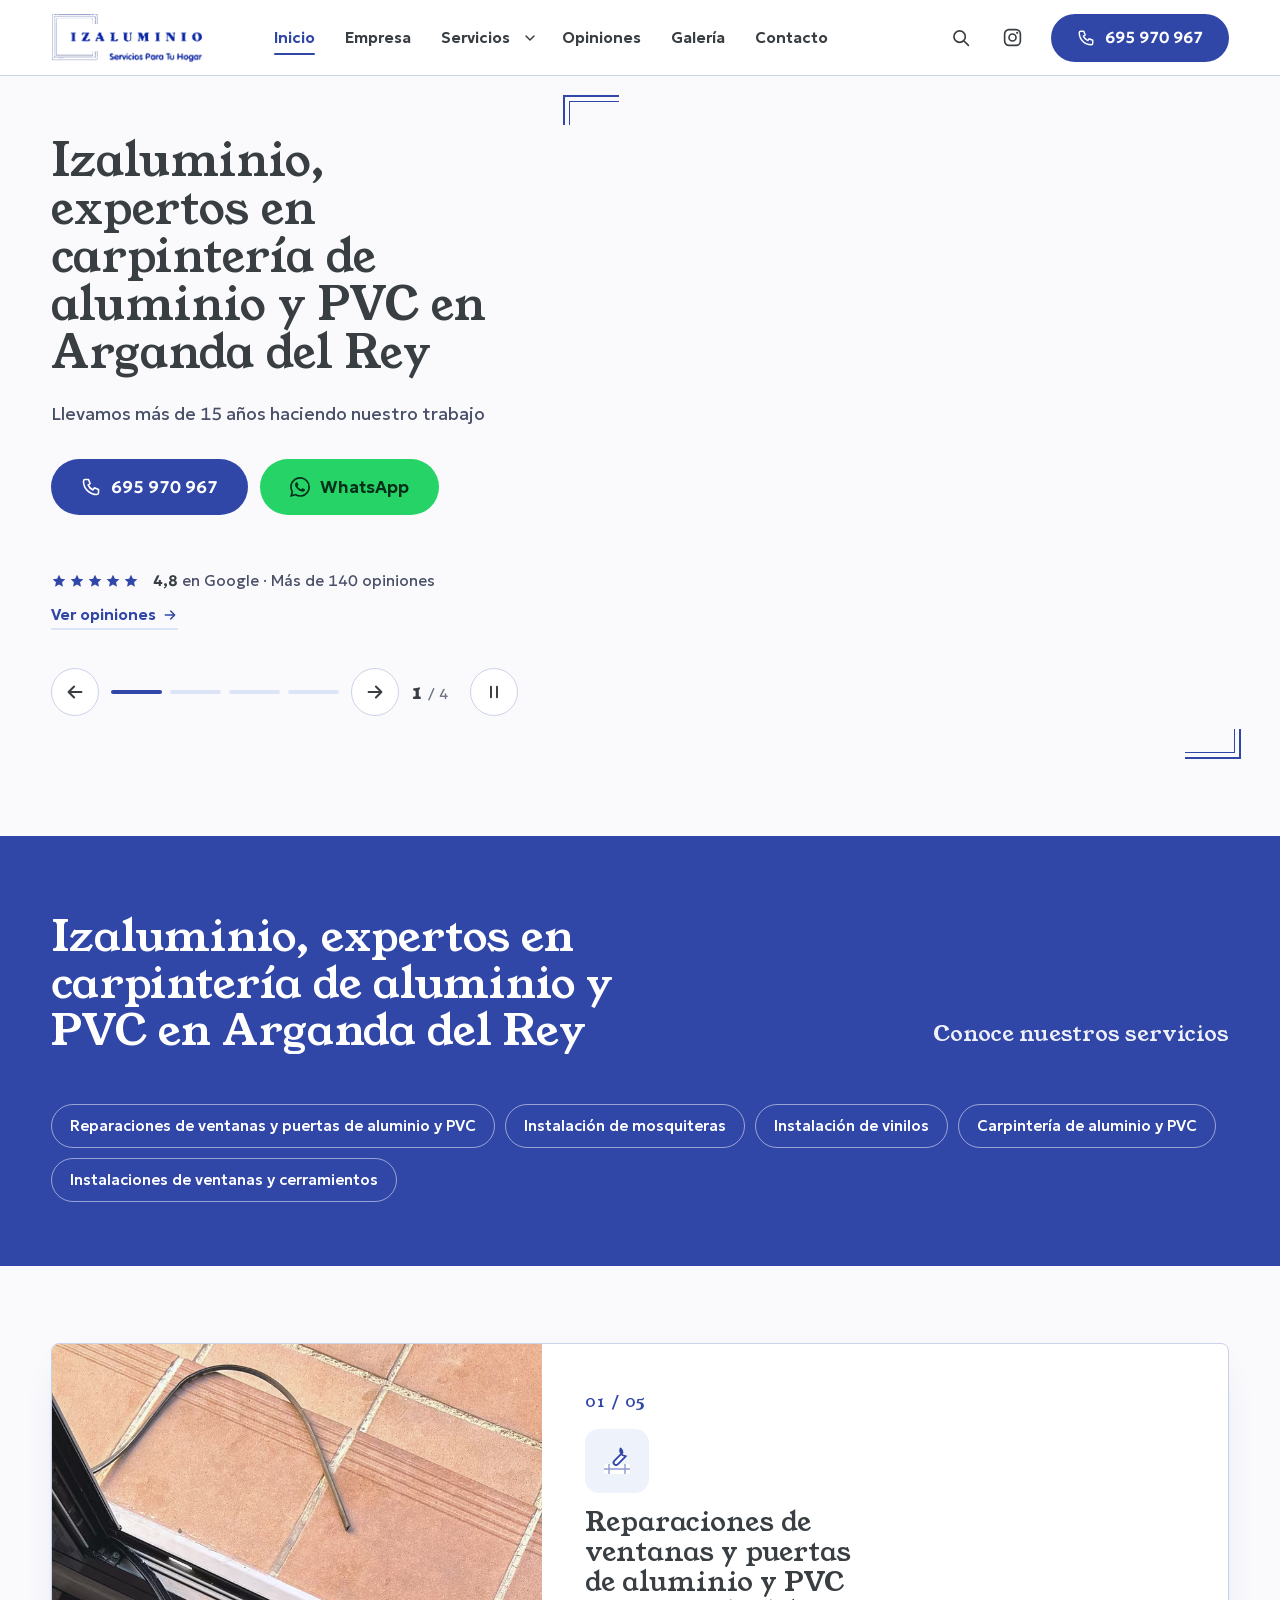
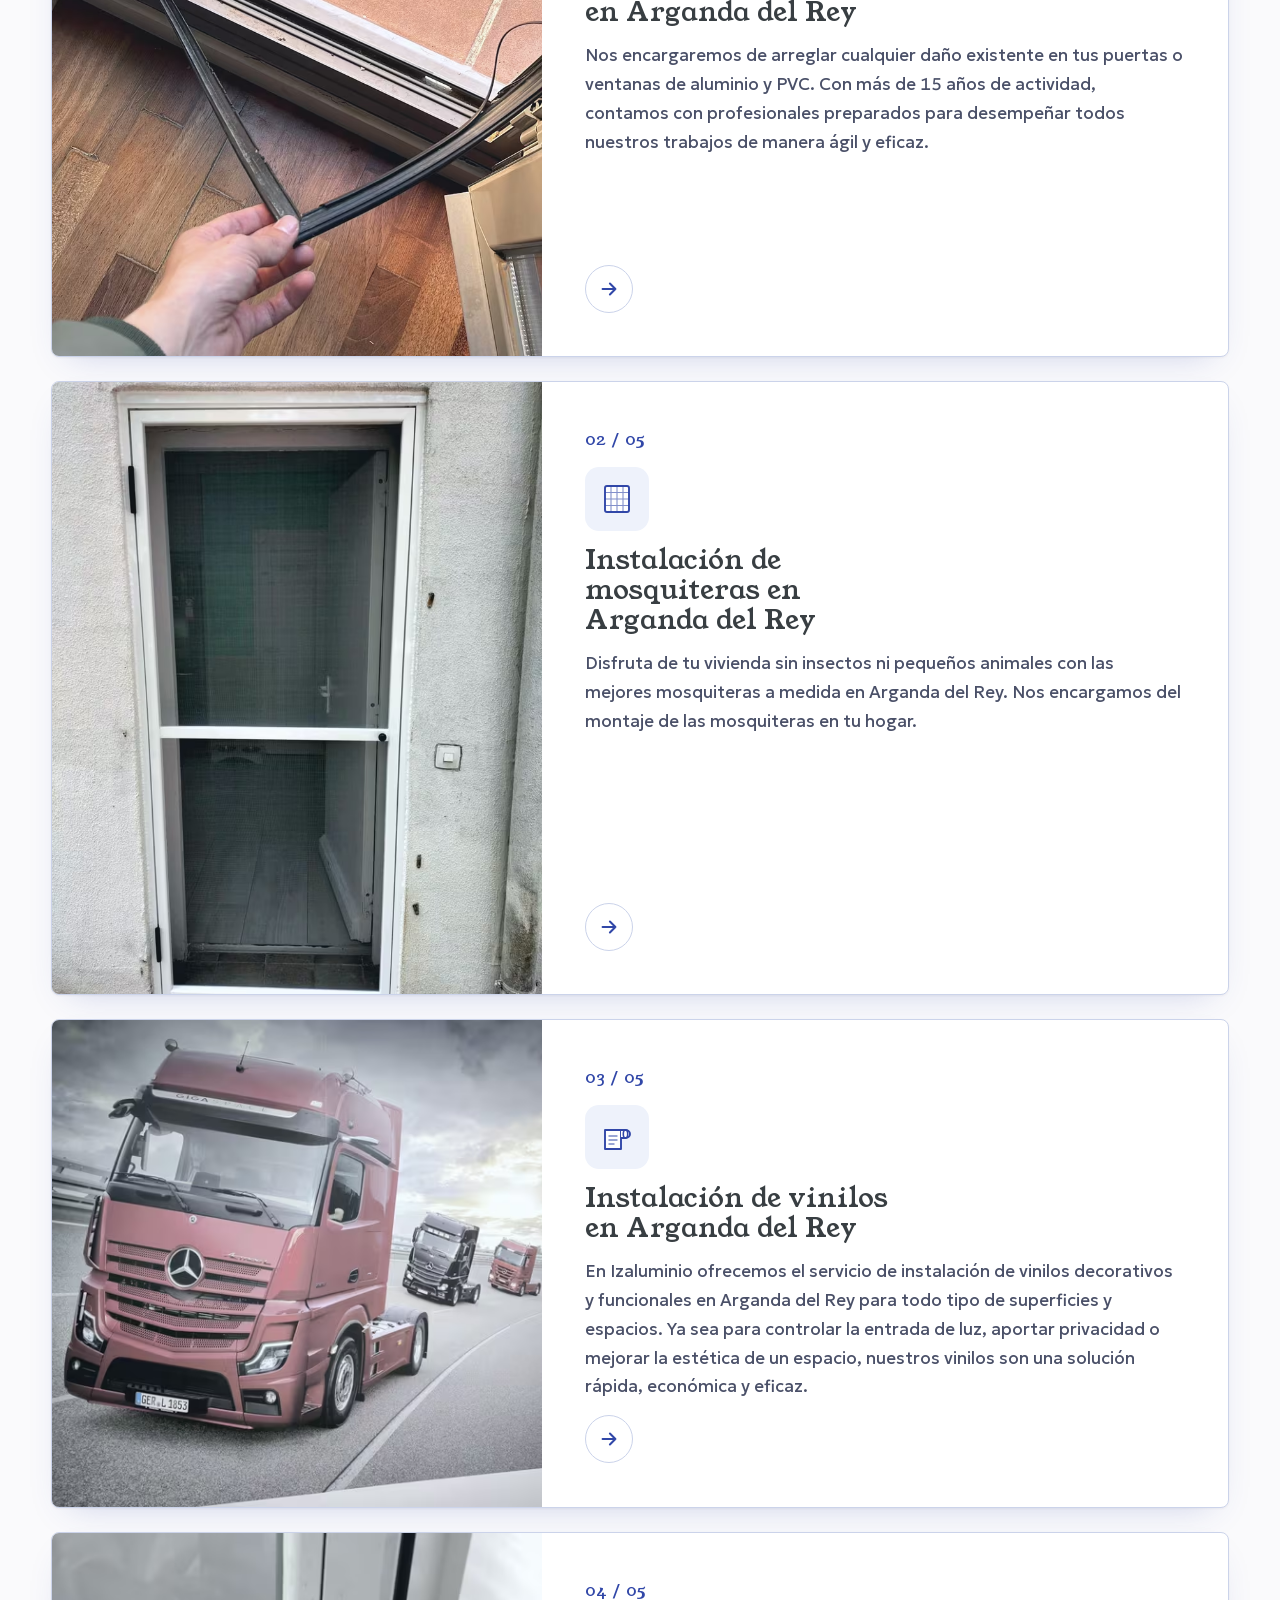
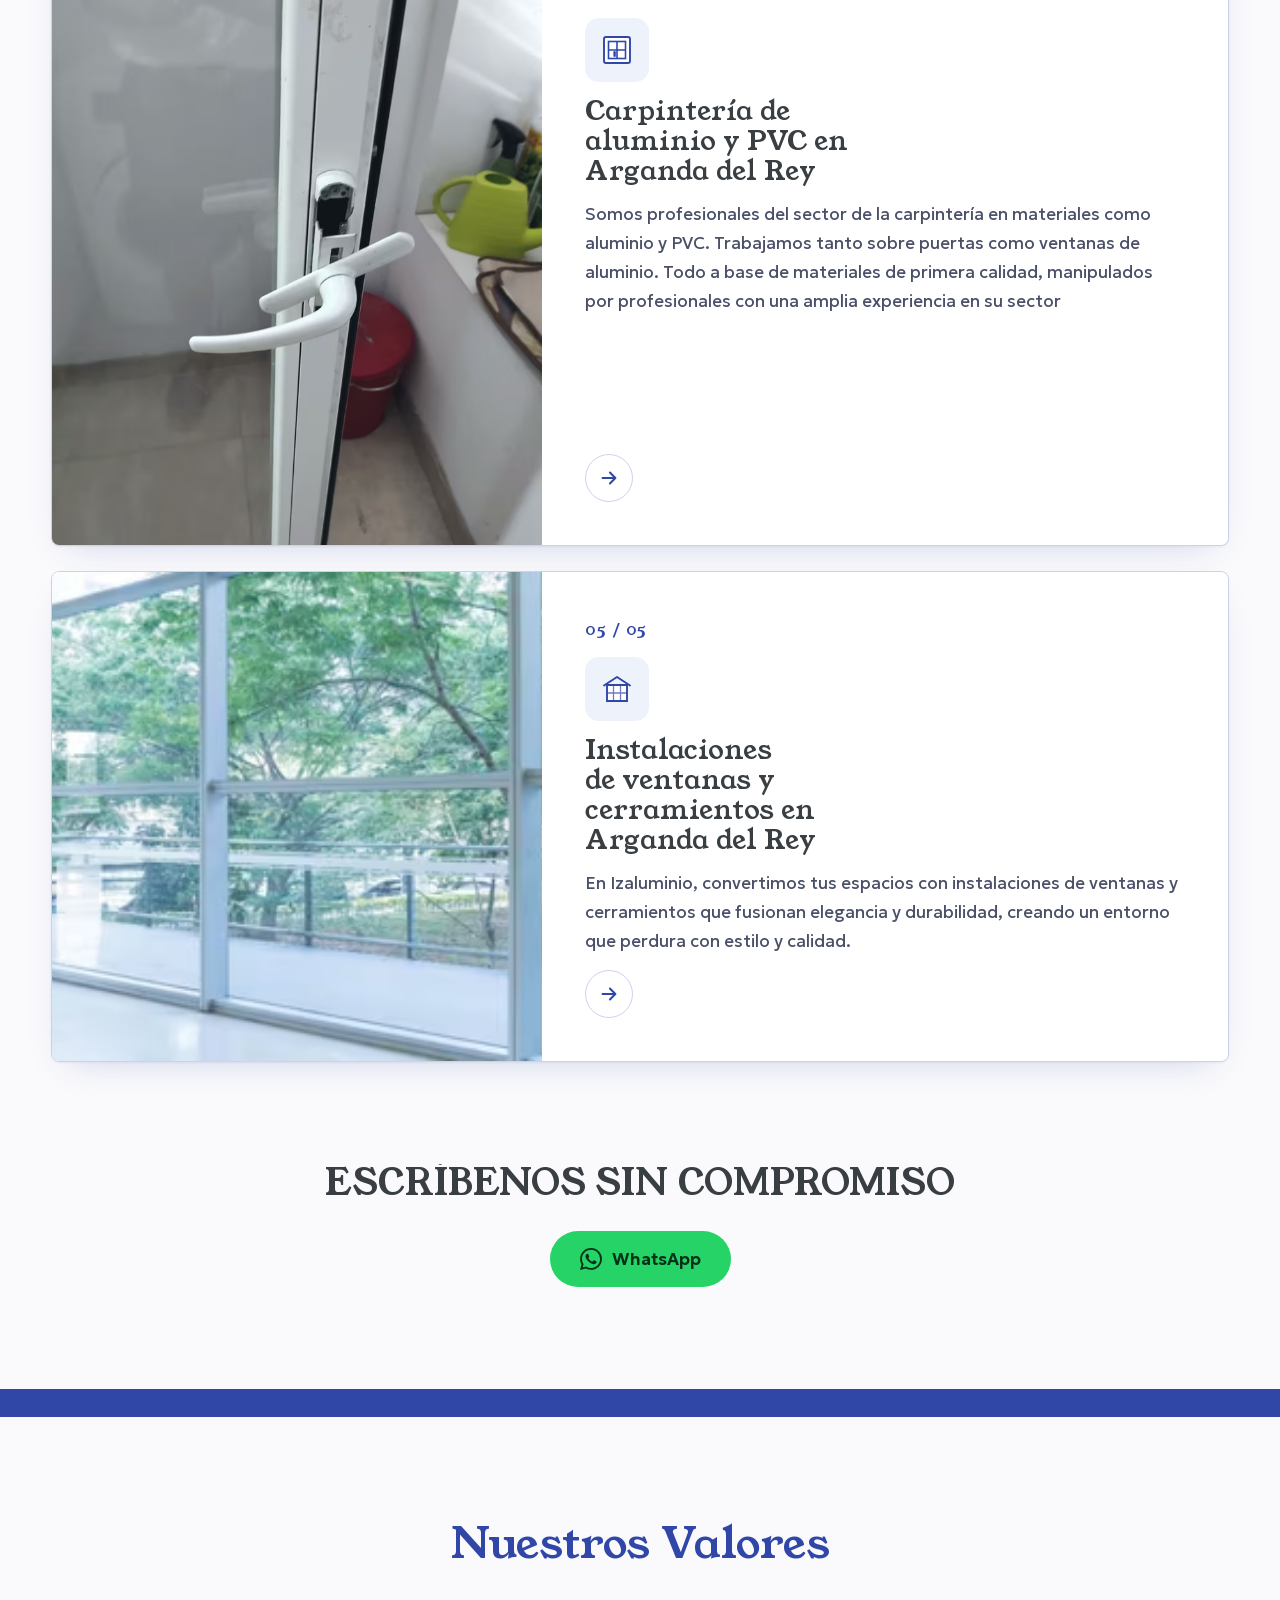
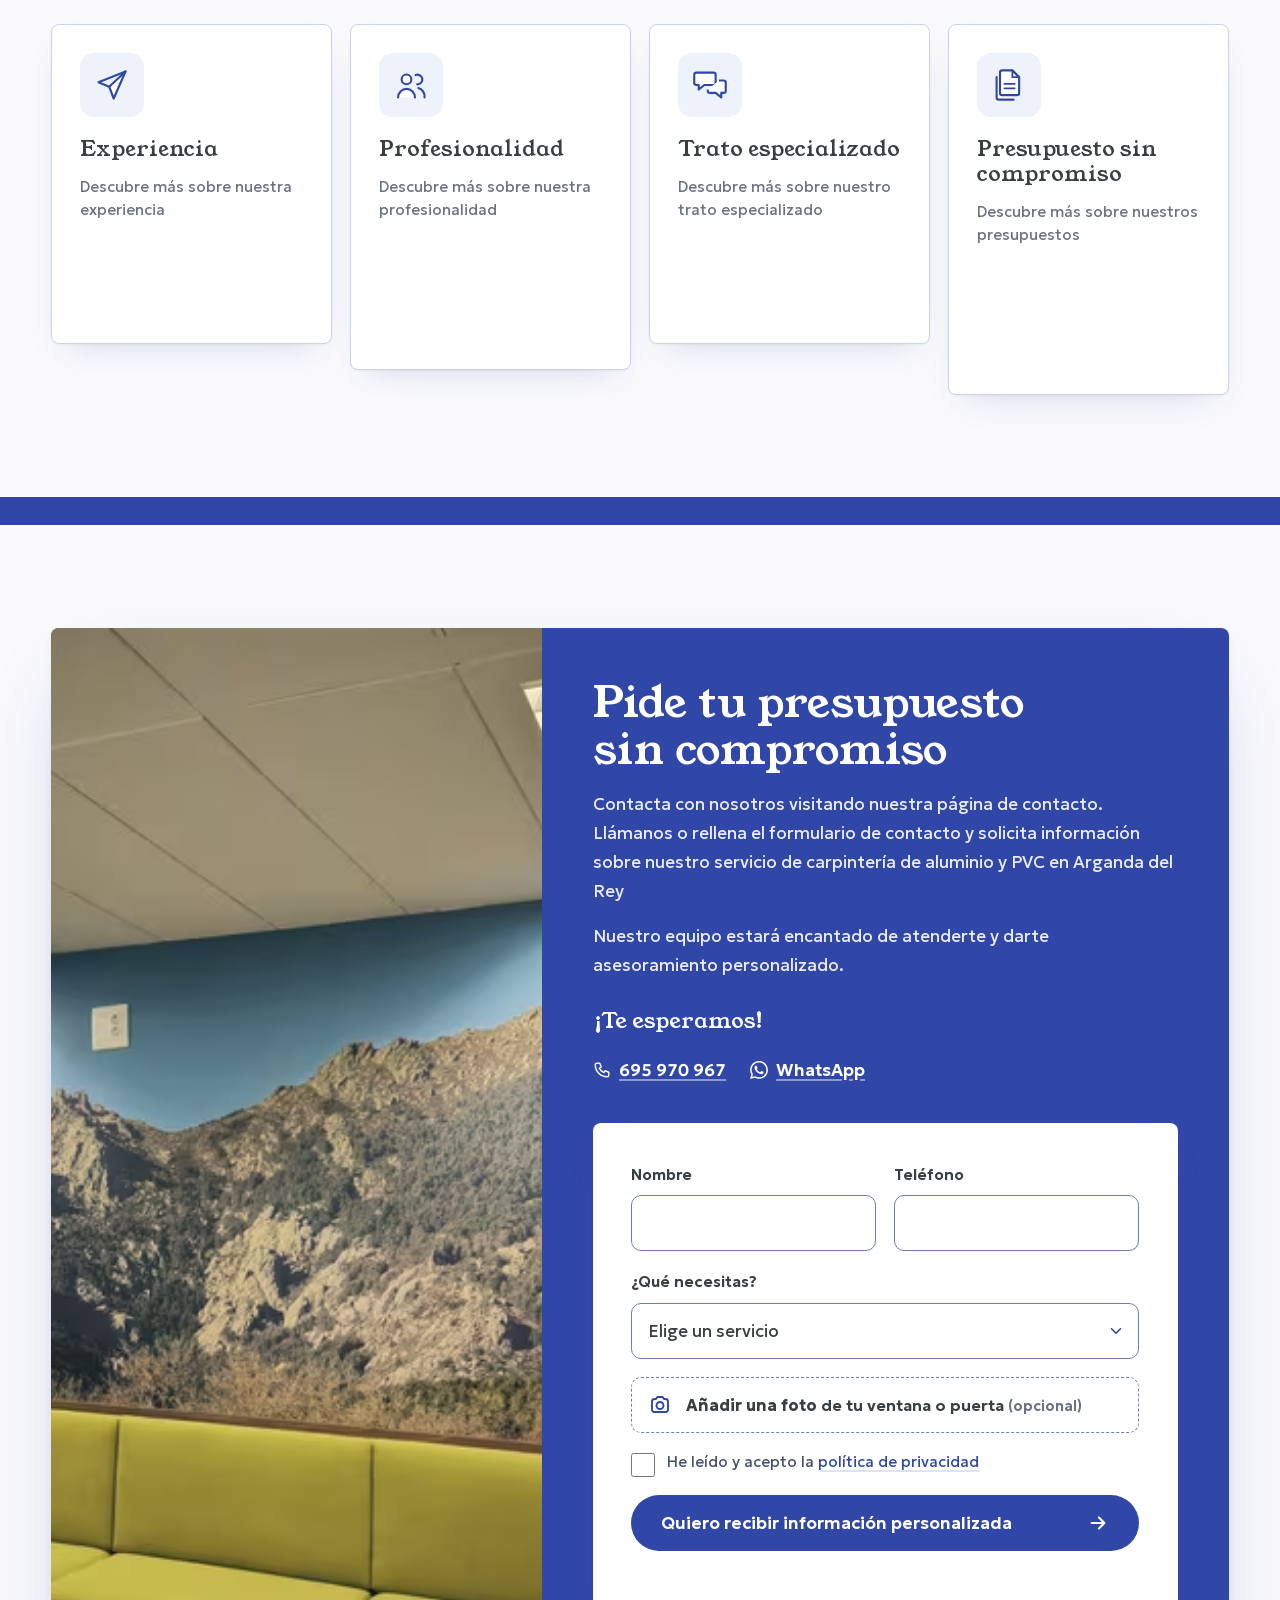
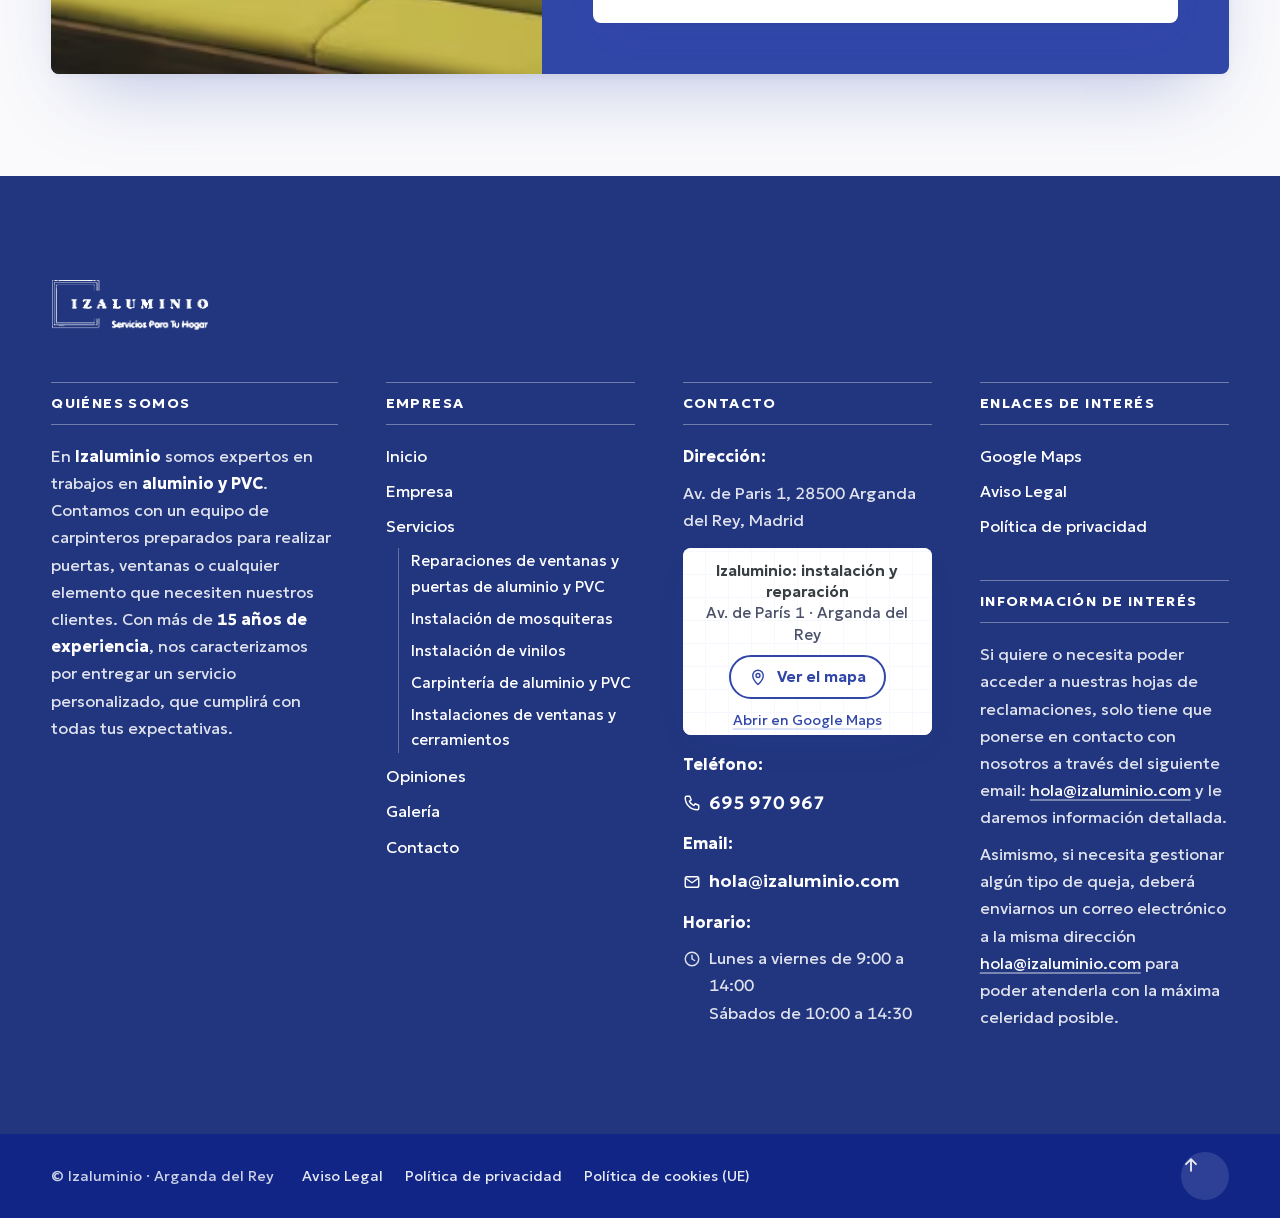
==== commit 6632a983: "design: v2 "Luz" — salto de nivel con las licencias y mejoras aprobadas - Hero con fotos reales de s" ====
--- a/index.html
+++ b/index.html
@@ -12,12 +12,12 @@
 <meta property="og:locale" content="es_ES">
 <meta property="og:title" content="Carpintería de aluminio y PVC en Arganda del Rey | Izaluminio">
 <meta property="og:description" content="Carpintería de aluminio y PVC en Arganda del Rey, de la mano de los mejores profesionales del sector. ¡Llama ya!">
-<link rel="preload" href="assets/fonts/aleo.woff2" as="font" type="font/woff2" crossorigin>
-<link rel="preload" href="assets/fonts/atkinson-next.woff2" as="font" type="font/woff2" crossorigin>
-<link rel="preload" href="assets/img/banner-corredera-cierre-1500.avif" as="image" type="image/avif" media="(min-width: 900px)">
+<link rel="preload" href="assets/fonts/young-serif.woff2" as="font" type="font/woff2" crossorigin>
+<link rel="preload" href="assets/fonts/geologica.woff2" as="font" type="font/woff2" crossorigin>
+<link rel="preload" href="assets/img/hero-oficina-carpinteria-1200.avif" as="image" type="image/avif" media="(min-width: 900px)">
 <link rel="stylesheet" href="assets/css/global.css">
 <link rel="stylesheet" href="assets/css/home.css">
-<link rel="icon" href="data:image/svg+xml,<svg xmlns='http://www.w3.org/2000/svg' viewBox='0 0 32 32'><rect width='32' height='32' rx='6' fill='%233147A8'/><path d='M8 15V8h7M24 17v7h-7' fill='none' stroke='white' stroke-width='2.6' stroke-linecap='square'/><path d='M11.5 15v-4h3.5M20.5 17v4H17' fill='none' stroke='white' stroke-width='1.4' stroke-linecap='square'/></svg>">
+<link rel="icon" href="data:image/svg+xml,<svg xmlns='http://www.w3.org/2000/svg' viewBox='0 0 32 32'><rect width='32' height='32' rx='8' fill='%233147A8'/><path d='M8 15V8h7M24 17v7h-7' fill='none' stroke='white' stroke-width='2.6' stroke-linecap='square'/><path d='M11.5 15v-4h3.5M20.5 17v4H17' fill='none' stroke='white' stroke-width='1.4' stroke-linecap='square'/></svg>">
 </head>
 <body>
 <a class="salta" href="#principal">Saltar al contenido</a>
@@ -35,13 +35,18 @@
   <symbol id="i-pausa" viewBox="0 0 24 24"><path d="M8 5v14M16 5v14" stroke="currentColor" stroke-width="2.6" stroke-linecap="round"/></symbol>
   <symbol id="i-play" viewBox="0 0 24 24"><path d="M8 5.5v13l10-6.5Z" fill="currentColor"/></symbol>
   <symbol id="i-mapa" viewBox="0 0 24 24"><path d="M3 6.5 9 4l6 2.5 6-2.5v13.5L15 20l-6-2.5-6 2.5Z" fill="none" stroke="currentColor" stroke-width="1.9" stroke-linejoin="round"/><path d="M9 4v13.5M15 6.5V20" stroke="currentColor" stroke-width="1.9"/></symbol>
-  <!-- Servicios (duotono: relleno claro + trazo azul) -->
+  <symbol id="i-estrella" viewBox="0 0 24 24"><path fill="currentColor" d="m12 2.5 2.9 6.1 6.6.8-4.9 4.6 1.3 6.6L12 17.4l-5.9 3.2 1.3-6.6L2.5 9.4l6.6-.8Z"/></symbol>
+  <symbol id="i-mail" viewBox="0 0 24 24"><rect x="3" y="5" width="18" height="14" rx="2.5" fill="none" stroke="currentColor" stroke-width="1.9"/><path d="m3.5 7 8.5 6 8.5-6" fill="none" stroke="currentColor" stroke-width="1.9" stroke-linecap="round" stroke-linejoin="round"/></symbol>
+  <symbol id="i-reloj" viewBox="0 0 24 24"><circle cx="12" cy="12" r="9" fill="none" stroke="currentColor" stroke-width="1.9"/><path d="M12 7v5l3.5 2" fill="none" stroke="currentColor" stroke-width="1.9" stroke-linecap="round" stroke-linejoin="round"/></symbol>
+  <symbol id="i-camara" viewBox="0 0 24 24"><path d="M4 8.5A2.5 2.5 0 0 1 6.5 6H8l1.4-2h5.2L16 6h1.5A2.5 2.5 0 0 1 20 8.5v8a2.5 2.5 0 0 1-2.5 2.5h-11A2.5 2.5 0 0 1 4 16.5Z" fill="none" stroke="currentColor" stroke-width="1.9" stroke-linejoin="round"/><circle cx="12" cy="12.5" r="3.5" fill="none" stroke="currentColor" stroke-width="1.9"/></symbol>
+  <symbol id="i-ventana" viewBox="0 0 24 24"><rect x="3" y="3" width="18" height="18" rx="2" fill="none" stroke="currentColor" stroke-width="1.8"/><path d="M12 3v18M3 12h18" stroke="currentColor" stroke-width="1.8"/></symbol>
+  <!-- Servicios (duotono) -->
   <symbol id="s-reparacion" viewBox="0 0 32 32"><rect x="3" y="19" width="26" height="10" rx="2.5" fill="var(--duo)"/><path d="M3 24h26M8 19v10M24 19v10" stroke="currentColor" stroke-width="1.4" opacity=".55"/><path d="M19.5 3.5a5.5 5.5 0 0 0 5.4 7.6l-8.2 8.2a2.4 2.4 0 1 1-3.4-3.4l8.2-8.2a5.5 5.5 0 0 0-2-4.2Z" fill="#fff" stroke="currentColor" stroke-width="1.9" stroke-linejoin="round"/></symbol>
   <symbol id="s-mosquitera" viewBox="0 0 32 32"><rect x="4" y="3" width="24" height="26" rx="2" fill="var(--duo)"/><rect x="4" y="3" width="24" height="26" rx="2" fill="none" stroke="currentColor" stroke-width="1.9"/><path d="M4 9.5h24M4 16h24M4 22.5h24M10 3v26M16 3v26M22 3v26" stroke="currentColor" stroke-width="1.1" opacity=".6"/></symbol>
   <symbol id="s-vinilo" viewBox="0 0 32 32"><path d="M4 9h16v19H4z" fill="var(--duo)"/><path d="M4 9h16v19H4z" fill="none" stroke="currentColor" stroke-width="1.9" stroke-linejoin="round"/><path d="M20 9h4.5c2.5 0 4.5 1.8 4.5 4s-2 4-4.5 4H20" fill="#fff" stroke="currentColor" stroke-width="1.9"/><ellipse cx="24.5" cy="13" rx="2.2" ry="4" fill="none" stroke="currentColor" stroke-width="1.6"/><path d="M8 15h8M8 19h8M8 23h5" stroke="currentColor" stroke-width="1.4" stroke-linecap="round" opacity=".65"/></symbol>
   <symbol id="s-carpinteria" viewBox="0 0 32 32"><rect x="3" y="3" width="26" height="26" rx="2" fill="var(--duo)"/><rect x="3" y="3" width="26" height="26" rx="2" fill="none" stroke="currentColor" stroke-width="1.9"/><rect x="7.5" y="7.5" width="17" height="17" fill="#fff" stroke="currentColor" stroke-width="1.6"/><path d="M16 7.5v17M7.5 16h17" stroke="currentColor" stroke-width="1.6"/><path d="M13.6 18.2v3.6" stroke="currentColor" stroke-width="2.4" stroke-linecap="round"/></symbol>
   <symbol id="s-cerramiento" viewBox="0 0 32 32"><path d="M6 12h20v16H6z" fill="var(--duo)"/><path d="M3 12.5 16 4l13 8.5" fill="none" stroke="currentColor" stroke-width="1.9" stroke-linecap="round" stroke-linejoin="round"/><path d="M6 12h20v16H6z" fill="none" stroke="currentColor" stroke-width="1.9"/><path d="M12.5 12v16M19.5 12v16M6 20h20" stroke="currentColor" stroke-width="1.3" opacity=".7"/></symbol>
-  <!-- Valores (mismos motivos que sus iconos: avión, personas, chat, documentos) -->
+  <!-- Valores (los mismos motivos que sus iconos) -->
   <symbol id="v-avion" viewBox="0 0 32 32"><path d="M28 4 13.5 17.5 17.5 28 28 4Z" fill="var(--duo)"/><path d="M28 4 4 13.5l9.5 4L17.5 28 28 4Z" fill="none" stroke="currentColor" stroke-width="1.9" stroke-linejoin="round"/><path d="M13.5 17.5 28 4" stroke="currentColor" stroke-width="1.9" stroke-linecap="round"/></symbol>
   <symbol id="v-personas" viewBox="0 0 32 32"><path d="M4.5 27a7.5 7.5 0 0 1 15 0Z" fill="var(--duo)"/><circle cx="12" cy="11" r="4.3" fill="#fff" stroke="currentColor" stroke-width="1.9"/><path d="M4.5 27a7.5 7.5 0 0 1 15 0" fill="none" stroke="currentColor" stroke-width="1.9" stroke-linecap="round"/><path d="M20 7.2a4.3 4.3 0 1 1 1.6 8.2M22.6 18.7A7.5 7.5 0 0 1 28 27" fill="none" stroke="currentColor" stroke-width="1.9" stroke-linecap="round"/></symbol>
   <symbol id="v-chat" viewBox="0 0 32 32"><path d="M4 5h15a2 2 0 0 1 2 2v7a2 2 0 0 1-2 2h-8l-5 4v-4H4a2 2 0 0 1-2-2V7a2 2 0 0 1 2-2Z" fill="var(--duo)" stroke="currentColor" stroke-width="1.9" stroke-linejoin="round"/><path d="M24 12h4a2 2 0 0 1 2 2v7a2 2 0 0 1-2 2h-2v4l-5-4h-5a2 2 0 0 1-2-2v-1" fill="#fff" stroke="currentColor" stroke-width="1.9" stroke-linejoin="round"/></symbol>
@@ -82,7 +87,7 @@
       <a class="btn btn--primario cab__tel" href="tel:695970967"><svg width="18" height="18" aria-hidden="true"><use href="#i-tel"/></svg><span>695 970 967</span></a>
       <button class="cab__menu" type="button" aria-expanded="false" aria-controls="nav-principal">
         <span class="cab__menu-icono" aria-hidden="true"></span>
-        <span class="visualmente-oculto">Menú</span>
+        <span class="cab__menu-texto">Menú</span>
       </button>
     </div>
   </div>
@@ -90,85 +95,60 @@
 
 <main id="principal">
 
-<!-- ============================ HERO · LA VENTANA CORREDERA (su slider de 4) ============================ -->
+<!-- ============================ HERO · su slider de 4, con sus fotos reales ============================ -->
 <section class="hero" id="hero" aria-roledescription="carrusel" aria-label="Destacados de Izaluminio">
-  <div class="env">
-
-    <div class="hero__marco">
-      <div class="hero__cristal" id="hero-cristal">
-        <div class="hero__vidrio is-activa" data-i="0">
-          <picture>
-            <source type="image/avif" sizes="(min-width:1400px) 1280px, 100vw" srcset="assets/img/banner-corredera-cierre-480.avif 480w, assets/img/banner-corredera-cierre-800.avif 800w, assets/img/banner-corredera-cierre-1200.avif 1200w, assets/img/banner-corredera-cierre-1500.avif 1500w">
-            <img src="assets/img/banner-corredera-cierre-1200.webp" sizes="(min-width:1400px) 1280px, 100vw" srcset="assets/img/banner-corredera-cierre-480.webp 480w, assets/img/banner-corredera-cierre-800.webp 800w, assets/img/banner-corredera-cierre-1200.webp 1200w, assets/img/banner-corredera-cierre-1500.webp 1500w" width="1500" height="430" fetchpriority="high" decoding="async" style="object-position:38% 50%" alt="Cierre de una ventana corredera blanca de PVC, con vegetación al fondo">
-          </picture>
-        </div>
-        <div class="hero__vidrio" data-i="1">
-          <picture>
-            <source type="image/avif" sizes="(min-width:1400px) 1280px, 100vw" srcset="assets/img/banner-manillas-blancas-480.avif 480w, assets/img/banner-manillas-blancas-800.avif 800w, assets/img/banner-manillas-blancas-1200.avif 1200w, assets/img/banner-manillas-blancas-1500.avif 1500w">
-            <img src="assets/img/banner-manillas-blancas-1200.webp" sizes="(min-width:1400px) 1280px, 100vw" srcset="assets/img/banner-manillas-blancas-480.webp 480w, assets/img/banner-manillas-blancas-800.webp 800w, assets/img/banner-manillas-blancas-1200.webp 1200w, assets/img/banner-manillas-blancas-1500.webp 1500w" width="1500" height="430" loading="lazy" decoding="async" style="object-position:42% 50%" alt="Dos manillas blancas de ventana de PVC sobre un cristal con el cielo azul detrás">
-          </picture>
-        </div>
-        <div class="hero__vidrio" data-i="2">
-          <picture>
-            <source type="image/avif" sizes="(min-width:1400px) 1280px, 100vw" srcset="assets/img/banner-correderas-madera-480.avif 480w, assets/img/banner-correderas-madera-800.avif 800w, assets/img/banner-correderas-madera-1200.avif 1200w, assets/img/banner-correderas-madera-1500.avif 1500w">
-            <img src="assets/img/banner-correderas-madera-1200.webp" sizes="(min-width:1400px) 1280px, 100vw" srcset="assets/img/banner-correderas-madera-480.webp 480w, assets/img/banner-correderas-madera-800.webp 800w, assets/img/banner-correderas-madera-1200.webp 1200w, assets/img/banner-correderas-madera-1500.webp 1500w" width="1500" height="430" loading="lazy" decoding="async" style="object-position:45% 50%" alt="Puertas correderas de aluminio con acabado imitación madera, con vistas a la calle">
-          </picture>
-        </div>
-        <div class="hero__vidrio" data-i="3">
-          <picture>
-            <source type="image/avif" sizes="(min-width:1400px) 1280px, 100vw" srcset="assets/img/banner-oficina-cristal-480.avif 480w, assets/img/banner-oficina-cristal-800.avif 800w, assets/img/banner-oficina-cristal-1200.avif 1200w, assets/img/banner-oficina-cristal-1500.avif 1500w">
-            <img src="assets/img/banner-oficina-cristal-1200.webp" sizes="(min-width:1400px) 1280px, 100vw" srcset="assets/img/banner-oficina-cristal-480.webp 480w, assets/img/banner-oficina-cristal-800.webp 800w, assets/img/banner-oficina-cristal-1200.webp 1200w, assets/img/banner-oficina-cristal-1500.webp 1500w" width="1500" height="430" loading="lazy" decoding="async" style="object-position:60% 50%" alt="Vestíbulo de oficina con un gran cerramiento acristalado y árboles al otro lado">
-          </picture>
-        </div>
-      </div>
-      <span class="corchete corchete--tl" aria-hidden="true"></span>
-      <span class="corchete corchete--br" aria-hidden="true"></span>
-    </div>
-
-    <div class="hero__alfeizar">
+  <div class="env hero__env">
+
+    <div class="hero__texto">
       <div class="hero__captions" aria-live="polite">
         <article class="hero__caption is-activa" role="group" aria-roledescription="diapositiva" aria-label="1 de 4">
-          <h1 class="hero__titulo">Izaluminio, expertos en carpintería de aluminio y PVC en Arganda del Rey</h1>
-          <div class="hero__lado">
-            <p class="hero__frase">Llevamos más de 15 años haciendo nuestro trabajo</p>
-            <div class="hero__acciones">
-              <a class="btn btn--primario btn--grande" href="tel:695970967"><svg width="20" height="20" aria-hidden="true"><use href="#i-tel"/></svg><span>695 970 967</span></a>
-              <a class="btn btn--whatsapp btn--grande" href="https://wa.me/34695970967" target="_blank" rel="noopener"><svg width="20" height="20" aria-hidden="true"><use href="#i-wa"/></svg><span>WhatsApp</span></a>
-            </div>
+          <h1 class="hero__titulo" data-palabras>Izaluminio, expertos en carpintería de aluminio y PVC en Arganda del Rey</h1>
+          <p class="hero__frase">Llevamos más de 15 años haciendo nuestro trabajo</p>
+          <div class="hero__acciones">
+            <a class="btn btn--primario btn--grande" href="tel:695970967"><svg width="20" height="20" aria-hidden="true"><use href="#i-tel"/></svg><span>695 970 967</span></a>
+            <a class="btn btn--whatsapp btn--grande" href="https://wa.me/34695970967" target="_blank" rel="noopener"><svg width="20" height="20" aria-hidden="true"><use href="#i-wa"/></svg><span>WhatsApp</span></a>
           </div>
         </article>
         <article class="hero__caption" role="group" aria-roledescription="diapositiva" aria-label="2 de 4" aria-hidden="true">
           <h2 class="hero__titulo">Servicios de carpintería en aluminio y PVC en Arganda del Rey</h2>
-          <div class="hero__lado">
-            <p class="hero__frase">Realizados por profesionales con gran experiencia</p>
-            <div class="hero__acciones">
-              <a class="btn btn--primario btn--grande" href="https://izaluminio.com/contacto/" target="_blank" rel="noopener"><span>Contacta con nosotros</span></a>
-              <a class="btn btn--linea btn--grande" href="https://maps.app.goo.gl/TeWKtJiY1932ptRE6" target="_blank" rel="noopener"><svg width="20" height="20" aria-hidden="true"><use href="#i-pin"/></svg><span>GOOGLE MAPS</span></a>
-            </div>
+          <p class="hero__frase">Realizados por profesionales con gran experiencia</p>
+          <div class="hero__acciones">
+            <a class="btn btn--primario btn--grande" href="https://izaluminio.com/contacto/" target="_blank" rel="noopener"><span>Contacta con nosotros</span><svg width="20" height="20" aria-hidden="true"><use href="#i-der"/></svg></a>
+            <a class="btn btn--linea btn--grande" href="https://maps.app.goo.gl/TeWKtJiY1932ptRE6" target="_blank" rel="noopener"><svg width="20" height="20" aria-hidden="true"><use href="#i-pin"/></svg><span>GOOGLE MAPS</span></a>
           </div>
         </article>
         <article class="hero__caption" role="group" aria-roledescription="diapositiva" aria-label="3 de 4" aria-hidden="true">
           <h2 class="hero__titulo">Reparaciones de ventanas y puertas de aluminio y PVC en Arganda del Rey</h2>
-          <div class="hero__lado">
-            <p class="hero__frase">Te aseguramos que quedarás satisfecho con nuestro trabajo</p>
+          <p class="hero__frase">Te aseguramos que quedarás satisfecho con nuestro trabajo</p>
+          <div class="hero__acciones">
+            <a class="btn btn--primario btn--grande" href="tel:695970967"><svg width="20" height="20" aria-hidden="true"><use href="#i-tel"/></svg><span>695 970 967</span></a>
+            <a class="btn btn--whatsapp btn--grande" href="https://wa.me/34695970967" target="_blank" rel="noopener"><svg width="20" height="20" aria-hidden="true"><use href="#i-wa"/></svg><span>WhatsApp</span></a>
           </div>
         </article>
         <article class="hero__caption" role="group" aria-roledescription="diapositiva" aria-label="4 de 4" aria-hidden="true">
           <h2 class="hero__titulo">Instalaciones de ventanas y cerramientos en Arganda del Rey</h2>
-          <div class="hero__lado">
-            <p class="hero__frase">En Izaluminio, transformamos tus espacios con elegantes instalaciones de ventanas y cerramientos de alta durabilidad.</p>
+          <p class="hero__frase">En Izaluminio, transformamos tus espacios con elegantes instalaciones de ventanas y cerramientos de alta durabilidad.</p>
+          <div class="hero__acciones">
+            <a class="btn btn--primario btn--grande" href="tel:695970967"><svg width="20" height="20" aria-hidden="true"><use href="#i-tel"/></svg><span>695 970 967</span></a>
+            <a class="btn btn--whatsapp btn--grande" href="https://wa.me/34695970967" target="_blank" rel="noopener"><svg width="20" height="20" aria-hidden="true"><use href="#i-wa"/></svg><span>WhatsApp</span></a>
           </div>
         </article>
       </div>
 
-      <div class="hero__carril">
+      <!-- Reseñas de Google (mejora aprobada): valoración agregada real, sin citas inventadas -->
+      <a class="hero__resena" href="https://maps.app.goo.gl/TeWKtJiY1932ptRE6" target="_blank" rel="noopener">
+        <span class="hero__estrellas" aria-hidden="true"><svg width="16" height="16"><use href="#i-estrella"/></svg><svg width="16" height="16"><use href="#i-estrella"/></svg><svg width="16" height="16"><use href="#i-estrella"/></svg><svg width="16" height="16"><use href="#i-estrella"/></svg><svg width="16" height="16"><use href="#i-estrella"/></svg></span>
+        <span><b>4,8</b> en Google · Más de 140 opiniones</span>
+        <span class="hero__ver">Ver opiniones <svg width="16" height="16" aria-hidden="true"><use href="#i-der"/></svg></span>
+      </a>
+
+      <div class="hero__nav">
         <button class="hero__flecha" type="button" data-dir="-1" aria-label="Diapositiva anterior"><svg width="22" height="22"><use href="#i-izq"/></svg></button>
-        <div class="hero__guia" role="group" aria-label="Elegir diapositiva">
-          <span class="hero__hoja-guia" aria-hidden="true"></span>
-          <button class="hero__tramo" type="button" data-i="0" aria-current="true" aria-label="Diapositiva 1: Izaluminio, expertos en carpintería de aluminio y PVC"></button>
-          <button class="hero__tramo" type="button" data-i="1" aria-label="Diapositiva 2: Servicios de carpintería en aluminio y PVC"></button>
-          <button class="hero__tramo" type="button" data-i="2" aria-label="Diapositiva 3: Reparaciones de ventanas y puertas"></button>
-          <button class="hero__tramo" type="button" data-i="3" aria-label="Diapositiva 4: Instalaciones de ventanas y cerramientos"></button>
+        <div class="hero__progreso" role="group" aria-label="Elegir diapositiva">
+          <button class="hero__tramo" type="button" data-i="0" aria-current="true" aria-label="Diapositiva 1: Izaluminio, expertos en carpintería de aluminio y PVC"><span class="hero__relleno"></span></button>
+          <button class="hero__tramo" type="button" data-i="1" aria-label="Diapositiva 2: Servicios de carpintería en aluminio y PVC"><span class="hero__relleno"></span></button>
+          <button class="hero__tramo" type="button" data-i="2" aria-label="Diapositiva 3: Reparaciones de ventanas y puertas"><span class="hero__relleno"></span></button>
+          <button class="hero__tramo" type="button" data-i="3" aria-label="Diapositiva 4: Instalaciones de ventanas y cerramientos"><span class="hero__relleno"></span></button>
         </div>
         <button class="hero__flecha" type="button" data-dir="1" aria-label="Diapositiva siguiente"><svg width="22" height="22"><use href="#i-der"/></svg></button>
         <p class="hero__contador" aria-hidden="true"><b id="hero-actual">1</b><span>/ 4</span></p>
@@ -176,6 +156,36 @@
       </div>
     </div>
 
+    <div class="hero__escenario" id="hero-escenario">
+      <figure class="hero__foto is-activa" data-i="0">
+        <picture>
+          <source type="image/avif" sizes="(min-width:900px) 58vw, 100vw" srcset="assets/img/hero-oficina-carpinteria-480.avif 480w, assets/img/hero-oficina-carpinteria-768.avif 768w, assets/img/hero-oficina-carpinteria-1200.avif 1200w, assets/img/hero-oficina-carpinteria-1800.avif 1800w">
+          <img src="assets/img/hero-oficina-carpinteria-1200.webp" sizes="(min-width:900px) 58vw, 100vw" srcset="assets/img/hero-oficina-carpinteria-480.webp 480w, assets/img/hero-oficina-carpinteria-768.webp 768w, assets/img/hero-oficina-carpinteria-1200.webp 1200w, assets/img/hero-oficina-carpinteria-1800.webp 1800w" width="2048" height="1365" fetchpriority="high" decoding="async" alt="Oficina con carpintería de aluminio lacada en negro y un mural de vinilo de gran formato">
+        </picture>
+      </figure>
+      <figure class="hero__foto" data-i="1">
+        <picture>
+          <source type="image/avif" sizes="(min-width:900px) 58vw, 100vw" srcset="assets/img/obra-correderas-antracita-480.avif 480w, assets/img/obra-correderas-antracita-768.avif 768w, assets/img/obra-correderas-antracita-1200.avif 1200w">
+          <img src="assets/img/obra-correderas-antracita-1200.webp" sizes="(min-width:900px) 58vw, 100vw" srcset="assets/img/obra-correderas-antracita-480.webp 480w, assets/img/obra-correderas-antracita-768.webp 768w, assets/img/obra-correderas-antracita-1200.webp 1200w" width="1072" height="1340" loading="lazy" decoding="async" alt="Ventanas correderas de aluminio en acabado antracita con mosquitera, instaladas por Izaluminio en la fachada de una vivienda">
+        </picture>
+      </figure>
+      <figure class="hero__foto" data-i="2">
+        <picture>
+          <source type="image/avif" sizes="(min-width:900px) 58vw, 100vw" srcset="assets/img/detalle-herrajes-480.avif 480w, assets/img/detalle-herrajes-768.avif 768w, assets/img/detalle-herrajes-1200.avif 1200w, assets/img/detalle-herrajes-1800.avif 1800w">
+          <img src="assets/img/detalle-herrajes-1200.webp" sizes="(min-width:900px) 58vw, 100vw" srcset="assets/img/detalle-herrajes-480.webp 480w, assets/img/detalle-herrajes-768.webp 768w, assets/img/detalle-herrajes-1200.webp 1200w, assets/img/detalle-herrajes-1800.webp 1800w" width="1781" height="1187" loading="lazy" decoding="async" alt="Herrajes de una manilla de ventana desmontados durante una reparación">
+        </picture>
+      </figure>
+      <figure class="hero__foto" data-i="3">
+        <picture>
+          <source type="image/avif" sizes="(min-width:900px) 58vw, 100vw" srcset="assets/img/obra-mamparas-oficina-480.avif 480w, assets/img/obra-mamparas-oficina-768.avif 768w, assets/img/obra-mamparas-oficina-1200.avif 1200w, assets/img/obra-mamparas-oficina-1800.avif 1800w">
+          <img src="assets/img/obra-mamparas-oficina-1200.webp" sizes="(min-width:900px) 58vw, 100vw" srcset="assets/img/obra-mamparas-oficina-480.webp 480w, assets/img/obra-mamparas-oficina-768.webp 768w, assets/img/obra-mamparas-oficina-1200.webp 1200w, assets/img/obra-mamparas-oficina-1800.webp 1800w" width="1600" height="800" loading="lazy" decoding="async" alt="Mamparas de cristal con vinilo de privacidad separando espacios en una oficina">
+        </picture>
+      </figure>
+      <span class="hero__cortina" aria-hidden="true"></span>
+      <span class="corchete corchete--tl" aria-hidden="true"></span>
+      <span class="corchete corchete--br" aria-hidden="true"></span>
+    </div>
+
   </div>
 </section>
 
@@ -183,93 +193,94 @@
 <section class="servicios" id="servicios" aria-labelledby="titulo-servicios">
   <div class="banda">
     <div class="env banda__env">
-      <h2 class="banda__titulo" id="titulo-servicios">Izaluminio, expertos en carpintería de aluminio y PVC en Arganda del Rey</h2>
+      <h2 class="banda__titulo mascara" id="titulo-servicios">Izaluminio, expertos en carpintería de aluminio y PVC en Arganda del Rey</h2>
       <p class="banda__sub">Conoce nuestros servicios</p>
-    </div>
-  </div>
-
-  <div class="env servicios__env">
-    <ul class="servicios__lista">
-      <li class="servicio" data-foto="1">
-        <figure class="servicio__mini descorre">
-          <img src="assets/img/detalle-herrajes-480.webp" srcset="assets/img/detalle-herrajes-480.webp 480w, assets/img/detalle-herrajes-768.webp 768w" sizes="112px" width="1781" height="1187" loading="lazy" decoding="async" alt="">
-        </figure>
-        <div class="servicio__texto">
-          <h3 class="servicio__titulo"><span class="servicio__icono" aria-hidden="true"><svg width="30" height="30"><use href="#s-reparacion"/></svg></span><a href="https://izaluminio.com/reparaciones-de-ventanas-y-puertas-de-aluminio-y-pvc/" target="_blank" rel="noopener">Reparaciones de ventanas y puertas de aluminio y PVC en Arganda del Rey</a></h3>
-          <p>Nos encargaremos de arreglar cualquier daño existente en tus puertas o ventanas de aluminio y PVC. Con más de 15 años de actividad, contamos con profesionales preparados para desempeñar todos nuestros trabajos de manera ágil y eficaz.</p>
-        </div>
-      </li>
-      <li class="servicio" data-foto="2">
-        <figure class="servicio__mini descorre">
-          <img src="assets/img/obra-puerta-mosquitera-480.webp" srcset="assets/img/obra-puerta-mosquitera-480.webp 480w, assets/img/obra-puerta-mosquitera-768.webp 768w" sizes="112px" width="1080" height="1350" loading="lazy" decoding="async" alt="">
-        </figure>
-        <div class="servicio__texto">
-          <h3 class="servicio__titulo"><span class="servicio__icono" aria-hidden="true"><svg width="30" height="30"><use href="#s-mosquitera"/></svg></span><a href="https://izaluminio.com/instalacion-de-mosquiteras/" target="_blank" rel="noopener">Instalación de mosquiteras en Arganda del Rey</a></h3>
-          <p>Disfruta de tu vivienda sin insectos ni pequeños animales con las mejores mosquiteras a medida en Arganda del Rey. Nos encargamos del montaje de las mosquiteras en tu hogar.</p>
-        </div>
-      </li>
-      <li class="servicio" data-foto="3">
-        <figure class="servicio__mini descorre">
-          <img src="assets/img/vinilo-camion-mercedes-480.webp" srcset="assets/img/vinilo-camion-mercedes-480.webp 480w, assets/img/vinilo-camion-mercedes-768.webp 768w" sizes="112px" width="2048" height="1365" loading="lazy" decoding="async" alt="">
-        </figure>
-        <div class="servicio__texto">
-          <h3 class="servicio__titulo"><span class="servicio__icono" aria-hidden="true"><svg width="30" height="30"><use href="#s-vinilo"/></svg></span><a href="https://izaluminio.com/instalacion-de-vinilos/" target="_blank" rel="noopener">Instalación de vinilos en Arganda del Rey</a></h3>
-          <p>En Izaluminio ofrecemos el servicio de instalación de vinilos decorativos y funcionales en Arganda del Rey para todo tipo de superficies y espacios. Ya sea para controlar la entrada de luz, aportar privacidad o mejorar la estética de un espacio, nuestros vinilos son una solución rápida, económica y eficaz.</p>
-        </div>
-      </li>
-      <li class="servicio" data-foto="4">
-        <figure class="servicio__mini descorre">
-          <img src="assets/img/obra-puerta-interior-480.webp" srcset="assets/img/obra-puerta-interior-480.webp 480w, assets/img/obra-puerta-interior-768.webp 768w" sizes="112px" width="1197" height="1496" loading="lazy" decoding="async" alt="">
-        </figure>
-        <div class="servicio__texto">
-          <h3 class="servicio__titulo"><span class="servicio__icono" aria-hidden="true"><svg width="30" height="30"><use href="#s-carpinteria"/></svg></span><a href="https://izaluminio.com/carpinteria-de-aluminio-y-pvc/" target="_blank" rel="noopener">Carpintería de aluminio y PVC en Arganda del Rey</a></h3>
-          <p>Somos profesionales del sector de la carpintería en materiales como aluminio y PVC. Trabajamos tanto sobre puertas como ventanas de aluminio. Todo a base de materiales de primera calidad, manipulados por profesionales con una amplia experiencia en su sector</p>
-        </div>
-      </li>
-      <li class="servicio" data-foto="5">
-        <figure class="servicio__mini descorre">
-          <img src="assets/img/hero-oficina-carpinteria-480.webp" srcset="assets/img/hero-oficina-carpinteria-480.webp 480w, assets/img/hero-oficina-carpinteria-768.webp 768w" sizes="112px" width="2048" height="1365" loading="lazy" decoding="async" alt="">
-        </figure>
-        <div class="servicio__texto">
-          <h3 class="servicio__titulo"><span class="servicio__icono" aria-hidden="true"><svg width="30" height="30"><use href="#s-cerramiento"/></svg></span><a href="https://izaluminio.com/instalaciones-de-ventanas-y-cerramientos/" target="_blank" rel="noopener">Instalaciones de ventanas y cerramientos en Arganda del Rey</a></h3>
-          <p>En Izaluminio, convertimos tus espacios con instalaciones de ventanas y cerramientos que fusionan elegancia y durabilidad, creando un entorno que perdura con estilo y calidad.</p>
-        </div>
-      </li>
-    </ul>
-
-    <aside class="servicios__foto" aria-hidden="true">
-      <div class="servicios__marco descorre" id="servicios-marco">
-        <picture class="servicios__vista is-activa" data-foto="0">
-          <source type="image/avif" sizes="(min-width:1024px) 40vw, 100vw" srcset="assets/img/manilla-ventana-blanca-480.avif 480w, assets/img/manilla-ventana-blanca-800.avif 800w, assets/img/manilla-ventana-blanca-940.avif 940w">
-          <img src="assets/img/manilla-ventana-blanca-800.webp" sizes="(min-width:1024px) 40vw, 100vw" srcset="assets/img/manilla-ventana-blanca-480.webp 480w, assets/img/manilla-ventana-blanca-800.webp 800w, assets/img/manilla-ventana-blanca-940.webp 940w" width="940" height="788" loading="lazy" decoding="async" alt="">
-        </picture>
-        <picture class="servicios__vista" data-foto="1">
-          <source type="image/avif" sizes="(min-width:1024px) 40vw, 100vw" srcset="assets/img/detalle-herrajes-480.avif 480w, assets/img/detalle-herrajes-768.avif 768w, assets/img/detalle-herrajes-1200.avif 1200w">
-          <img src="assets/img/detalle-herrajes-768.webp" sizes="(min-width:1024px) 40vw, 100vw" srcset="assets/img/detalle-herrajes-480.webp 480w, assets/img/detalle-herrajes-768.webp 768w, assets/img/detalle-herrajes-1200.webp 1200w" width="1781" height="1187" loading="lazy" decoding="async" alt="">
-        </picture>
-        <picture class="servicios__vista" data-foto="2">
-          <source type="image/avif" sizes="(min-width:1024px) 40vw, 100vw" srcset="assets/img/obra-puerta-mosquitera-480.avif 480w, assets/img/obra-puerta-mosquitera-768.avif 768w, assets/img/obra-puerta-mosquitera-1200.avif 1200w">
-          <img src="assets/img/obra-puerta-mosquitera-768.webp" sizes="(min-width:1024px) 40vw, 100vw" srcset="assets/img/obra-puerta-mosquitera-480.webp 480w, assets/img/obra-puerta-mosquitera-768.webp 768w, assets/img/obra-puerta-mosquitera-1200.webp 1200w" width="1080" height="1350" loading="lazy" decoding="async" alt="">
-        </picture>
-        <picture class="servicios__vista" data-foto="3">
-          <source type="image/avif" sizes="(min-width:1024px) 40vw, 100vw" srcset="assets/img/vinilo-camion-mercedes-480.avif 480w, assets/img/vinilo-camion-mercedes-768.avif 768w, assets/img/vinilo-camion-mercedes-1200.avif 1200w">
-          <img src="assets/img/vinilo-camion-mercedes-768.webp" sizes="(min-width:1024px) 40vw, 100vw" srcset="assets/img/vinilo-camion-mercedes-480.webp 480w, assets/img/vinilo-camion-mercedes-768.webp 768w, assets/img/vinilo-camion-mercedes-1200.webp 1200w" width="2048" height="1365" loading="lazy" decoding="async" alt="">
-        </picture>
-        <picture class="servicios__vista" data-foto="4">
-          <source type="image/avif" sizes="(min-width:1024px) 40vw, 100vw" srcset="assets/img/obra-puerta-interior-480.avif 480w, assets/img/obra-puerta-interior-768.avif 768w, assets/img/obra-puerta-interior-1200.avif 1200w">
-          <img src="assets/img/obra-puerta-interior-768.webp" sizes="(min-width:1024px) 40vw, 100vw" srcset="assets/img/obra-puerta-interior-480.webp 480w, assets/img/obra-puerta-interior-768.webp 768w, assets/img/obra-puerta-interior-1200.webp 1200w" width="1197" height="1496" loading="lazy" decoding="async" alt="">
-        </picture>
-        <picture class="servicios__vista" data-foto="5">
-          <source type="image/avif" sizes="(min-width:1024px) 40vw, 100vw" srcset="assets/img/hero-oficina-carpinteria-480.avif 480w, assets/img/hero-oficina-carpinteria-768.avif 768w, assets/img/hero-oficina-carpinteria-1200.avif 1200w">
-          <img src="assets/img/hero-oficina-carpinteria-768.webp" sizes="(min-width:1024px) 40vw, 100vw" srcset="assets/img/hero-oficina-carpinteria-480.webp 480w, assets/img/hero-oficina-carpinteria-768.webp 768w, assets/img/hero-oficina-carpinteria-1200.webp 1200w" width="2048" height="1365" loading="lazy" decoding="async" alt="">
-        </picture>
-      </div>
-    </aside>
+      <nav class="banda__indice" aria-label="Ir a un servicio">
+        <a href="#servicio-1">Reparaciones de ventanas y puertas de aluminio y PVC</a>
+        <a href="#servicio-2">Instalación de mosquiteras</a>
+        <a href="#servicio-3">Instalación de vinilos</a>
+        <a href="#servicio-4">Carpintería de aluminio y PVC</a>
+        <a href="#servicio-5">Instalaciones de ventanas y cerramientos</a>
+      </nav>
+    </div>
+  </div>
+
+  <div class="env pila">
+    <article class="tarjeta" id="servicio-1" style="--n:0">
+      <figure class="tarjeta__foto">
+        <picture>
+          <source type="image/avif" sizes="(min-width:900px) 42vw, 100vw" srcset="assets/img/detalle-burlete-480.avif 480w, assets/img/detalle-burlete-768.avif 768w, assets/img/detalle-burlete-1200.avif 1200w">
+          <img src="assets/img/detalle-burlete-768.webp" sizes="(min-width:900px) 42vw, 100vw" srcset="assets/img/detalle-burlete-480.webp 480w, assets/img/detalle-burlete-768.webp 768w, assets/img/detalle-burlete-1200.webp 1200w" width="1152" height="1440" loading="lazy" decoding="async" alt="Sustitución del burlete de goma de una ventana corredera">
+        </picture>
+      </figure>
+      <div class="tarjeta__cuerpo">
+        <span class="tarjeta__icono" aria-hidden="true"><svg width="32" height="32"><use href="#s-reparacion"/></svg></span>
+        <h3 class="tarjeta__titulo"><a href="https://izaluminio.com/reparaciones-de-ventanas-y-puertas-de-aluminio-y-pvc/" target="_blank" rel="noopener">Reparaciones de ventanas y puertas de aluminio y PVC en Arganda del Rey</a></h3>
+        <p>Nos encargaremos de arreglar cualquier daño existente en tus puertas o ventanas de aluminio y PVC. Con más de 15 años de actividad, contamos con profesionales preparados para desempeñar todos nuestros trabajos de manera ágil y eficaz.</p>
+        <a class="tarjeta__mas" href="https://izaluminio.com/reparaciones-de-ventanas-y-puertas-de-aluminio-y-pvc/" target="_blank" rel="noopener" aria-label="Reparaciones de ventanas y puertas: ver la página del servicio"><svg width="22" height="22"><use href="#i-der"/></svg></a>
+      </div>
+    </article>
+    <article class="tarjeta" id="servicio-2" style="--n:1">
+      <figure class="tarjeta__foto">
+        <picture>
+          <source type="image/avif" sizes="(min-width:900px) 42vw, 100vw" srcset="assets/img/obra-puerta-mosquitera-480.avif 480w, assets/img/obra-puerta-mosquitera-768.avif 768w, assets/img/obra-puerta-mosquitera-1200.avif 1200w">
+          <img src="assets/img/obra-puerta-mosquitera-768.webp" sizes="(min-width:900px) 42vw, 100vw" srcset="assets/img/obra-puerta-mosquitera-480.webp 480w, assets/img/obra-puerta-mosquitera-768.webp 768w, assets/img/obra-puerta-mosquitera-1200.webp 1200w" width="1080" height="1350" loading="lazy" decoding="async" alt="Puerta de aluminio blanco con mosquitera instalada en el acceso a una vivienda">
+        </picture>
+      </figure>
+      <div class="tarjeta__cuerpo">
+        <span class="tarjeta__icono" aria-hidden="true"><svg width="32" height="32"><use href="#s-mosquitera"/></svg></span>
+        <h3 class="tarjeta__titulo"><a href="https://izaluminio.com/instalacion-de-mosquiteras/" target="_blank" rel="noopener">Instalación de mosquiteras en Arganda del Rey</a></h3>
+        <p>Disfruta de tu vivienda sin insectos ni pequeños animales con las mejores mosquiteras a medida en Arganda del Rey. Nos encargamos del montaje de las mosquiteras en tu hogar.</p>
+        <a class="tarjeta__mas" href="https://izaluminio.com/instalacion-de-mosquiteras/" target="_blank" rel="noopener" aria-label="Instalación de mosquiteras: ver la página del servicio"><svg width="22" height="22"><use href="#i-der"/></svg></a>
+      </div>
+    </article>
+    <article class="tarjeta" id="servicio-3" style="--n:2">
+      <figure class="tarjeta__foto">
+        <picture>
+          <source type="image/avif" sizes="(min-width:900px) 42vw, 100vw" srcset="assets/img/vinilo-camion-mercedes-480.avif 480w, assets/img/vinilo-camion-mercedes-768.avif 768w, assets/img/vinilo-camion-mercedes-1200.avif 1200w">
+          <img src="assets/img/vinilo-camion-mercedes-768.webp" sizes="(min-width:900px) 42vw, 100vw" srcset="assets/img/vinilo-camion-mercedes-480.webp 480w, assets/img/vinilo-camion-mercedes-768.webp 768w, assets/img/vinilo-camion-mercedes-1200.webp 1200w" width="2048" height="1365" loading="lazy" decoding="async" alt="Mural de vinilo de gran formato con un camión Mercedes-Benz Actros impreso a tamaño real">
+        </picture>
+      </figure>
+      <div class="tarjeta__cuerpo">
+        <span class="tarjeta__icono" aria-hidden="true"><svg width="32" height="32"><use href="#s-vinilo"/></svg></span>
+        <h3 class="tarjeta__titulo"><a href="https://izaluminio.com/instalacion-de-vinilos/" target="_blank" rel="noopener">Instalación de vinilos en Arganda del Rey</a></h3>
+        <p>En Izaluminio ofrecemos el servicio de instalación de vinilos decorativos y funcionales en Arganda del Rey para todo tipo de superficies y espacios. Ya sea para controlar la entrada de luz, aportar privacidad o mejorar la estética de un espacio, nuestros vinilos son una solución rápida, económica y eficaz.</p>
+        <a class="tarjeta__mas" href="https://izaluminio.com/instalacion-de-vinilos/" target="_blank" rel="noopener" aria-label="Instalación de vinilos: ver la página del servicio"><svg width="22" height="22"><use href="#i-der"/></svg></a>
+      </div>
+    </article>
+    <article class="tarjeta" id="servicio-4" style="--n:3">
+      <figure class="tarjeta__foto">
+        <picture>
+          <source type="image/avif" sizes="(min-width:900px) 42vw, 100vw" srcset="assets/img/obra-puerta-interior-480.avif 480w, assets/img/obra-puerta-interior-768.avif 768w, assets/img/obra-puerta-interior-1200.avif 1200w">
+          <img src="assets/img/obra-puerta-interior-768.webp" sizes="(min-width:900px) 42vw, 100vw" srcset="assets/img/obra-puerta-interior-480.webp 480w, assets/img/obra-puerta-interior-768.webp 768w, assets/img/obra-puerta-interior-1200.webp 1200w" width="1197" height="1496" loading="lazy" decoding="async" alt="Puerta practicable de aluminio blanco instalada en el interior de una vivienda">
+        </picture>
+      </figure>
+      <div class="tarjeta__cuerpo">
+        <span class="tarjeta__icono" aria-hidden="true"><svg width="32" height="32"><use href="#s-carpinteria"/></svg></span>
+        <h3 class="tarjeta__titulo"><a href="https://izaluminio.com/carpinteria-de-aluminio-y-pvc/" target="_blank" rel="noopener">Carpintería de aluminio y PVC en Arganda del Rey</a></h3>
+        <p>Somos profesionales del sector de la carpintería en materiales como aluminio y PVC. Trabajamos tanto sobre puertas como ventanas de aluminio. Todo a base de materiales de primera calidad, manipulados por profesionales con una amplia experiencia en su sector</p>
+        <a class="tarjeta__mas" href="https://izaluminio.com/carpinteria-de-aluminio-y-pvc/" target="_blank" rel="noopener" aria-label="Carpintería de aluminio y PVC: ver la página del servicio"><svg width="22" height="22"><use href="#i-der"/></svg></a>
+      </div>
+    </article>
+    <article class="tarjeta" id="servicio-5" style="--n:4">
+      <figure class="tarjeta__foto">
+        <picture>
+          <source type="image/avif" sizes="(min-width:900px) 42vw, 100vw" srcset="assets/img/banner-oficina-cristal-800.avif 800w, assets/img/banner-oficina-cristal-1200.avif 1200w, assets/img/banner-oficina-cristal-1500.avif 1500w">
+          <img src="assets/img/banner-oficina-cristal-1200.webp" sizes="(min-width:900px) 42vw, 100vw" srcset="assets/img/banner-oficina-cristal-800.webp 800w, assets/img/banner-oficina-cristal-1200.webp 1200w, assets/img/banner-oficina-cristal-1500.webp 1500w" width="1500" height="430" loading="lazy" decoding="async" style="--pos:62% 50%" alt="Vestíbulo de oficina con un gran cerramiento acristalado y árboles al otro lado">
+        </picture>
+      </figure>
+      <div class="tarjeta__cuerpo">
+        <span class="tarjeta__icono" aria-hidden="true"><svg width="32" height="32"><use href="#s-cerramiento"/></svg></span>
+        <h3 class="tarjeta__titulo"><a href="https://izaluminio.com/instalaciones-de-ventanas-y-cerramientos/" target="_blank" rel="noopener">Instalaciones de ventanas y cerramientos en Arganda del Rey</a></h3>
+        <p>En Izaluminio, convertimos tus espacios con instalaciones de ventanas y cerramientos que fusionan elegancia y durabilidad, creando un entorno que perdura con estilo y calidad.</p>
+        <a class="tarjeta__mas" href="https://izaluminio.com/instalaciones-de-ventanas-y-cerramientos/" target="_blank" rel="noopener" aria-label="Instalaciones de ventanas y cerramientos: ver la página del servicio"><svg width="22" height="22"><use href="#i-der"/></svg></a>
+      </div>
+    </article>
   </div>
 
   <div class="env escribenos">
-    <h3 class="escribenos__titulo">ESCRÍBENOS SIN COMPROMISO</h3>
-    <a class="btn btn--whatsapp btn--grande" href="https://api.whatsapp.com/send/?phone=34695970967&text&type=phone_number&app_absent=0" target="_blank" rel="noopener"><svg width="22" height="22" aria-hidden="true"><use href="#i-wa"/></svg><span>WhatsApp</span></a>
+    <h3 class="escribenos__titulo mascara">ESCRÍBENOS SIN COMPROMISO</h3>
+    <a class="btn btn--whatsapp btn--grande btn--pulso" href="https://api.whatsapp.com/send/?phone=34695970967&text&type=phone_number&app_absent=0" target="_blank" rel="noopener"><svg width="22" height="22" aria-hidden="true"><use href="#i-wa"/></svg><span>WhatsApp</span></a>
   </div>
 </section>
 
@@ -278,44 +289,42 @@
 <!-- ============================ NUESTROS VALORES ============================ -->
 <section class="valores" id="valores" aria-labelledby="titulo-valores">
   <div class="env">
-    <div class="valores__cabecera">
-      <h2 class="valores__titulo" id="titulo-valores"><span class="corchete corchete--tl" aria-hidden="true"></span>Nuestros Valores<span class="corchete corchete--br" aria-hidden="true"></span></h2>
-    </div>
+    <h2 class="valores__titulo mascara" id="titulo-valores">Nuestros Valores</h2>
     <ul class="valores__lista">
-      <li class="valor">
-        <div class="valor__reverso" id="valor-1"><p class="valor__reverso-titulo">Experiencia</p><p>Contamos con profesionales con más de 15 años de experiencia</p></div>
-        <button class="valor__hoja" type="button" aria-expanded="false" aria-controls="valor-1">
-          <span class="valor__icono"><svg width="34" height="34" aria-hidden="true"><use href="#v-avion"/></svg></span>
+      <li class="valor revela" style="--n:0">
+        <button class="valor__cara" type="button" aria-expanded="false" aria-controls="valor-1">
+          <span class="valor__onda" aria-hidden="true"></span>
+          <span class="valor__icono"><svg width="36" height="36" aria-hidden="true"><use href="#v-avion"/></svg></span>
           <span class="valor__titulo">Experiencia</span>
           <span class="valor__sub">Descubre más sobre nuestra experiencia</span>
-          <span class="valor__tirador" aria-hidden="true"></span>
+          <span class="valor__texto" id="valor-1">Contamos con profesionales con más de 15 años de experiencia</span>
         </button>
       </li>
-      <li class="valor">
-        <div class="valor__reverso" id="valor-2"><p class="valor__reverso-titulo">Profesionalidad</p><p>Todo nuestro equipo está formado y preparado para desarrollar nuestros servicios</p></div>
-        <button class="valor__hoja" type="button" aria-expanded="false" aria-controls="valor-2">
-          <span class="valor__icono"><svg width="34" height="34" aria-hidden="true"><use href="#v-personas"/></svg></span>
+      <li class="valor revela" style="--n:1">
+        <button class="valor__cara" type="button" aria-expanded="false" aria-controls="valor-2">
+          <span class="valor__onda" aria-hidden="true"></span>
+          <span class="valor__icono"><svg width="36" height="36" aria-hidden="true"><use href="#v-personas"/></svg></span>
           <span class="valor__titulo">Profesionalidad</span>
           <span class="valor__sub">Descubre más sobre nuestra profesionalidad</span>
-          <span class="valor__tirador" aria-hidden="true"></span>
+          <span class="valor__texto" id="valor-2">Todo nuestro equipo está formado y preparado para desarrollar nuestros servicios</span>
         </button>
       </li>
-      <li class="valor">
-        <div class="valor__reverso" id="valor-3"><p class="valor__reverso-titulo">Trato especializado</p><p>Asesoramiento personalizado durante todo el proceso</p></div>
-        <button class="valor__hoja" type="button" aria-expanded="false" aria-controls="valor-3">
-          <span class="valor__icono"><svg width="34" height="34" aria-hidden="true"><use href="#v-chat"/></svg></span>
+      <li class="valor revela" style="--n:2">
+        <button class="valor__cara" type="button" aria-expanded="false" aria-controls="valor-3">
+          <span class="valor__onda" aria-hidden="true"></span>
+          <span class="valor__icono"><svg width="36" height="36" aria-hidden="true"><use href="#v-chat"/></svg></span>
           <span class="valor__titulo">Trato especializado</span>
           <span class="valor__sub">Descubre más sobre nuestro trato especializado</span>
-          <span class="valor__tirador" aria-hidden="true"></span>
+          <span class="valor__texto" id="valor-3">Asesoramiento personalizado durante todo el proceso</span>
         </button>
       </li>
-      <li class="valor">
-        <div class="valor__reverso" id="valor-4"><p class="valor__reverso-titulo">Presupuesto sin compromiso</p><p>Contacta con nosotros y recibe un presupuesto a tu medida sin ningún compromiso</p></div>
-        <button class="valor__hoja" type="button" aria-expanded="false" aria-controls="valor-4">
-          <span class="valor__icono"><svg width="34" height="34" aria-hidden="true"><use href="#v-docs"/></svg></span>
+      <li class="valor revela" style="--n:3">
+        <button class="valor__cara" type="button" aria-expanded="false" aria-controls="valor-4">
+          <span class="valor__onda" aria-hidden="true"></span>
+          <span class="valor__icono"><svg width="36" height="36" aria-hidden="true"><use href="#v-docs"/></svg></span>
           <span class="valor__titulo">Presupuesto sin compromiso</span>
           <span class="valor__sub">Descubre más sobre nuestros presupuestos</span>
-          <span class="valor__tirador" aria-hidden="true"></span>
+          <span class="valor__texto" id="valor-4">Contacta con nosotros y recibe un presupuesto a tu medida sin ningún compromiso</span>
         </button>
       </li>
     </ul>
@@ -324,26 +333,67 @@
 
 <hr class="banda-fina">
 
-<!-- ============================ PIDE TU PRESUPUESTO ============================ -->
+<!-- ============================ PIDE TU PRESUPUESTO (con formulario corto: mejora aprobada) ============================ -->
 <section class="presupuesto" id="presupuesto" aria-labelledby="titulo-presupuesto">
-  <div class="env presupuesto__env">
-    <figure class="presupuesto__foto">
-      <div class="presupuesto__marco descorre">
-        <picture>
-          <source type="image/avif" sizes="(min-width:1024px) 38vw, 100vw" srcset="assets/img/obra-correderas-antracita-480.avif 480w, assets/img/obra-correderas-antracita-768.avif 768w, assets/img/obra-correderas-antracita-1200.avif 1200w">
-          <img src="assets/img/obra-correderas-antracita-768.webp" sizes="(min-width:1024px) 38vw, 100vw" srcset="assets/img/obra-correderas-antracita-480.webp 480w, assets/img/obra-correderas-antracita-768.webp 768w, assets/img/obra-correderas-antracita-1200.webp 1200w" width="1072" height="1340" loading="lazy" decoding="async" alt="Ventanas correderas de aluminio en acabado antracita con mosquitera, instaladas en la fachada de una vivienda">
-        </picture>
-      </div>
-      <span class="corchete corchete--tl" aria-hidden="true"></span>
-      <span class="corchete corchete--br" aria-hidden="true"></span>
-    </figure>
-    <div class="presupuesto__texto">
-      <h2 id="titulo-presupuesto">Pide tu presupuesto sin compromiso</h2>
-      <span class="filete" aria-hidden="true"></span>
-      <p>Contacta con nosotros visitando nuestra página de contacto. Llámanos o rellena el formulario de contacto y solicita información sobre nuestro servicio de carpintería de aluminio y PVC en Arganda del Rey</p>
-      <p>Nuestro equipo estará encantado de atenderte y darte asesoramiento personalizado.</p>
-      <p class="presupuesto__cierre">¡Te esperamos!</p>
-      <a class="btn btn--primario btn--grande btn--bloque" href="https://izaluminio.com/contacto/" target="_blank" rel="noopener"><span>Quiero recibir información personalizada</span><svg width="22" height="22" aria-hidden="true"><use href="#i-der"/></svg></a>
+  <div class="env">
+    <div class="panel">
+      <figure class="panel__foto">
+        <picture>
+          <source type="image/avif" sizes="(min-width:1024px) 38vw, 100vw" srcset="assets/img/vinilo-paisaje-sala-480.avif 480w, assets/img/vinilo-paisaje-sala-768.avif 768w, assets/img/vinilo-paisaje-sala-1200.avif 1200w">
+          <img src="assets/img/vinilo-paisaje-sala-768.webp" sizes="(min-width:1024px) 38vw, 100vw" srcset="assets/img/vinilo-paisaje-sala-480.webp 480w, assets/img/vinilo-paisaje-sala-768.webp 768w, assets/img/vinilo-paisaje-sala-1200.webp 1200w" width="2048" height="1365" loading="lazy" decoding="async" alt="Mural de vinilo con un paisaje de montaña en la sala de espera de una oficina">
+        </picture>
+      </figure>
+      <div class="panel__texto">
+        <h2 id="titulo-presupuesto" class="mascara">Pide tu presupuesto sin compromiso</h2>
+        <p>Contacta con nosotros visitando nuestra página de contacto. Llámanos o rellena el formulario de contacto y solicita información sobre nuestro servicio de carpintería de aluminio y PVC en Arganda del Rey</p>
+        <p>Nuestro equipo estará encantado de atenderte y darte asesoramiento personalizado.</p>
+        <p class="panel__cierre">¡Te esperamos!</p>
+        <p class="panel__contacto">
+          <a href="tel:695970967"><svg width="18" height="18" aria-hidden="true"><use href="#i-tel"/></svg>695 970 967</a>
+          <a href="https://wa.me/34695970967" target="_blank" rel="noopener"><svg width="18" height="18" aria-hidden="true"><use href="#i-wa"/></svg>WhatsApp</a>
+        </p>
+      </div>
+      <form class="form" id="form-presupuesto" novalidate>
+        <div class="form__fila">
+          <div class="campo">
+            <label for="f-nombre">Nombre</label>
+            <input id="f-nombre" name="nombre" type="text" autocomplete="name" required>
+          </div>
+          <div class="campo">
+            <label for="f-tel">Teléfono</label>
+            <input id="f-tel" name="telefono" type="tel" inputmode="tel" autocomplete="tel" required>
+          </div>
+        </div>
+        <div class="campo">
+          <label for="f-servicio">¿Qué necesitas?</label>
+          <div class="campo__select">
+            <select id="f-servicio" name="servicio" required>
+              <option value="" selected>Elige un servicio</option>
+              <option>Reparaciones de ventanas y puertas de aluminio y PVC</option>
+              <option>Instalación de mosquiteras</option>
+              <option>Instalación de vinilos</option>
+              <option>Carpintería de aluminio y PVC</option>
+              <option>Instalaciones de ventanas y cerramientos</option>
+            </select>
+            <svg width="18" height="18" aria-hidden="true"><use href="#i-chevron"/></svg>
+          </div>
+        </div>
+        <div class="campo">
+          <label class="campo__foto" for="f-foto">
+            <svg width="24" height="24" aria-hidden="true"><use href="#i-camara"/></svg>
+            <span class="campo__foto-texto"><b>Añadir una foto</b> de tu ventana o puerta <small>(opcional)</small></span>
+            <span class="campo__foto-nombre" id="f-foto-nombre"></span>
+          </label>
+          <input id="f-foto" name="foto" type="file" accept="image/*" capture="environment" class="visualmente-oculto">
+        </div>
+        <label class="check">
+          <input type="checkbox" name="privacidad" required>
+          <span>He leído y acepto la <a href="https://izaluminio.com/politica-de-privacidad/" target="_blank" rel="noopener">política de privacidad</a></span>
+        </label>
+        <input type="text" name="empresa" class="visualmente-oculto" tabindex="-1" autocomplete="off" aria-hidden="true">
+        <button class="btn btn--primario btn--grande btn--bloque" type="submit"><span>Quiero recibir información personalizada</span><svg width="22" height="22" aria-hidden="true"><use href="#i-der"/></svg></button>
+        <p class="form__estado" role="status" id="form-estado"></p>
+      </form>
     </div>
   </div>
 </section>
@@ -352,62 +402,71 @@
 
 <!-- ============================ PIE ============================ -->
 <footer class="pie" id="contacto">
-  <div class="env pie__rejilla">
-    <section class="pie__col" aria-labelledby="pie-quienes">
-      <h2 class="pie__titulo" id="pie-quienes">Quiénes somos</h2>
-      <p>En <strong>Izaluminio</strong> somos expertos en trabajos en <strong>aluminio y PVC</strong>. Contamos con un equipo de carpinteros preparados para realizar puertas, ventanas o cualquier elemento que necesiten nuestros clientes. Con más de <strong>15 años de experiencia</strong>, nos caracterizamos por entregar un servicio personalizado, que cumplirá con todas tus expectativas.</p>
-    </section>
-
-    <nav class="pie__col" aria-labelledby="pie-empresa">
-      <h2 class="pie__titulo" id="pie-empresa">Empresa</h2>
-      <ul class="pie__menu">
-        <li><a href="#inicio">Inicio</a></li>
-        <li><a href="https://izaluminio.com/carpinteria-de-aluminio-y-pvc-2/" target="_blank" rel="noopener">Empresa</a></li>
-        <li><a href="#servicios">Servicios</a>
-          <ul>
-            <li><a href="https://izaluminio.com/reparaciones-de-ventanas-y-puertas-de-aluminio-y-pvc/" target="_blank" rel="noopener">Reparaciones de ventanas y puertas de aluminio y PVC</a></li>
-            <li><a href="https://izaluminio.com/instalacion-de-mosquiteras/" target="_blank" rel="noopener">Instalación de mosquiteras</a></li>
-            <li><a href="https://izaluminio.com/instalacion-de-vinilos/" target="_blank" rel="noopener">Instalación de vinilos</a></li>
-            <li><a href="https://izaluminio.com/carpinteria-de-aluminio-y-pvc/" target="_blank" rel="noopener">Carpintería de aluminio y PVC</a></li>
-            <li><a href="https://izaluminio.com/instalaciones-de-ventanas-y-cerramientos/" target="_blank" rel="noopener">Instalaciones de ventanas y cerramientos</a></li>
+  <div class="env">
+    <div class="pie__marca">
+      <img src="assets/img/logo-izaluminio-blanco.png" width="325" height="107" alt="Izaluminio — Servicios para tu hogar" loading="lazy">
+    </div>
+    <div class="pie__rejilla">
+      <section class="pie__col" aria-labelledby="pie-quienes">
+        <h2 class="pie__titulo" id="pie-quienes">Quiénes somos</h2>
+        <p>En <strong>Izaluminio</strong> somos expertos en trabajos en <strong>aluminio y PVC</strong>. Contamos con un equipo de carpinteros preparados para realizar puertas, ventanas o cualquier elemento que necesiten nuestros clientes. Con más de <strong>15 años de experiencia</strong>, nos caracterizamos por entregar un servicio personalizado, que cumplirá con todas tus expectativas.</p>
+      </section>
+
+      <nav class="pie__col" aria-labelledby="pie-empresa">
+        <h2 class="pie__titulo" id="pie-empresa">Empresa</h2>
+        <ul class="pie__menu">
+          <li><a href="#inicio">Inicio</a></li>
+          <li><a href="https://izaluminio.com/carpinteria-de-aluminio-y-pvc-2/" target="_blank" rel="noopener">Empresa</a></li>
+          <li><a href="#servicios">Servicios</a>
+            <ul>
+              <li><a href="https://izaluminio.com/reparaciones-de-ventanas-y-puertas-de-aluminio-y-pvc/" target="_blank" rel="noopener">Reparaciones de ventanas y puertas de aluminio y PVC</a></li>
+              <li><a href="https://izaluminio.com/instalacion-de-mosquiteras/" target="_blank" rel="noopener">Instalación de mosquiteras</a></li>
+              <li><a href="https://izaluminio.com/instalacion-de-vinilos/" target="_blank" rel="noopener">Instalación de vinilos</a></li>
+              <li><a href="https://izaluminio.com/carpinteria-de-aluminio-y-pvc/" target="_blank" rel="noopener">Carpintería de aluminio y PVC</a></li>
+              <li><a href="https://izaluminio.com/instalaciones-de-ventanas-y-cerramientos/" target="_blank" rel="noopener">Instalaciones de ventanas y cerramientos</a></li>
+            </ul>
+          </li>
+          <li><a href="https://izaluminio.com/opiniones/" target="_blank" rel="noopener">Opiniones</a></li>
+          <li><a href="https://izaluminio.com/galeria/" target="_blank" rel="noopener">Galería</a></li>
+          <li><a href="https://izaluminio.com/contacto/" target="_blank" rel="noopener">Contacto</a></li>
+        </ul>
+      </nav>
+
+      <section class="pie__col" aria-labelledby="pie-contacto">
+        <h2 class="pie__titulo" id="pie-contacto">Contacto</h2>
+        <p class="pie__etiqueta">Dirección:</p>
+        <p>Av. de Paris 1, 28500 Arganda del Rey, Madrid</p>
+        <div class="pie__mapa" id="pie-mapa" data-src="https://www.google.com/maps/embed?pb=!1m18!1m12!1m3!1d3042.8371312867253!2d-3.4522328000000004!3d40.3015751!2m3!1f0!2f0!3f0!3m2!1i1024!2i768!4f13.1!3m3!1m2!1s0xd423ffa3f62472b%3A0x47b2db1f58abbfc3!2sIzaluminio%3A%20instalaci%C3%B3n%20y%20reparaci%C3%B3n!5e0!3m2!1ses!2ses!4v1749560598827!5m2!1ses!2ses">
+          <div class="pie__mapa-fachada">
+            <svg width="30" height="30" aria-hidden="true"><use href="#i-mapa"/></svg>
+            <p>Izaluminio: instalación y reparación<br><span>Av. de París 1 · Arganda del Rey</span></p>
+            <button class="btn btn--linea" type="button" id="pie-mapa-cargar"><svg width="18" height="18" aria-hidden="true"><use href="#i-pin"/></svg><span>Ver el mapa</span></button>
+            <a class="pie__mapa-enlace" href="https://goo.gl/maps/YtufPT5FqCXZkRwL6" target="_blank" rel="noopener">Abrir en Google Maps</a>
+          </div>
+        </div>
+        <p class="pie__etiqueta">Teléfono:</p>
+        <p><a class="pie__dato" href="tel:695970967"><svg width="18" height="18" aria-hidden="true"><use href="#i-tel"/></svg>695 970 967</a></p>
+        <p class="pie__etiqueta">Email:</p>
+        <p><a class="pie__dato" href="mailto:hola@izaluminio.com"><svg width="18" height="18" aria-hidden="true"><use href="#i-mail"/></svg>hola@izaluminio.com</a></p>
+        <p class="pie__etiqueta">Horario:</p>
+        <p class="pie__horario"><svg width="18" height="18" aria-hidden="true"><use href="#i-reloj"/></svg><span>Lunes a viernes de 9:00 a 14:00<br>Sábados de 10:00 a 14:30</span></p>
+      </section>
+
+      <div class="pie__col">
+        <section aria-labelledby="pie-enlaces">
+          <h2 class="pie__titulo" id="pie-enlaces">Enlaces de interés</h2>
+          <ul class="pie__menu">
+            <li><a href="https://goo.gl/maps/YtufPT5FqCXZkRwL6" target="_blank" rel="noopener">Google Maps</a></li>
+            <li><a href="https://izaluminio.com/aviso-legal/" target="_blank" rel="noopener">Aviso Legal</a></li>
+            <li><a href="https://izaluminio.com/politica-de-privacidad/" target="_blank" rel="noopener">Política de privacidad</a></li>
           </ul>
-        </li>
-        <li><a href="https://izaluminio.com/opiniones/" target="_blank" rel="noopener">Opiniones</a></li>
-        <li><a href="https://izaluminio.com/galeria/" target="_blank" rel="noopener">Galería</a></li>
-        <li><a href="https://izaluminio.com/contacto/" target="_blank" rel="noopener">Contacto</a></li>
-      </ul>
-    </nav>
-
-    <section class="pie__col" aria-labelledby="pie-contacto">
-      <h2 class="pie__titulo" id="pie-contacto">Contacto</h2>
-      <p class="pie__etiqueta">Dirección:</p>
-      <p>Av. de Paris 1, 28500 Arganda del Rey, Madrid</p>
-      <div class="pie__mapa" id="pie-mapa" data-src="https://www.google.com/maps/embed?pb=!1m18!1m12!1m3!1d3042.8371312867253!2d-3.4522328000000004!3d40.3015751!2m3!1f0!2f0!3f0!3m2!1i1024!2i768!4f13.1!3m3!1m2!1s0xd423ffa3f62472b%3A0x47b2db1f58abbfc3!2sIzaluminio%3A%20instalaci%C3%B3n%20y%20reparaci%C3%B3n!5e0!3m2!1ses!2ses!4v1749560598827!5m2!1ses!2ses">
-        <div class="pie__mapa-fachada">
-          <svg width="30" height="30" aria-hidden="true"><use href="#i-mapa"/></svg>
-          <p>Izaluminio: instalación y reparación<br><span>Av. de París 1 · Arganda del Rey</span></p>
-          <button class="btn btn--linea" type="button" id="pie-mapa-cargar"><svg width="18" height="18" aria-hidden="true"><use href="#i-pin"/></svg><span>Ver el mapa</span></button>
-          <a class="pie__mapa-enlace" href="https://goo.gl/maps/YtufPT5FqCXZkRwL6" target="_blank" rel="noopener">Abrir en Google Maps</a>
-        </div>
-      </div>
-      <p class="pie__etiqueta">Teléfono:</p>
-      <p><a class="pie__tel" href="tel:695970967"><svg width="18" height="18" aria-hidden="true"><use href="#i-tel"/></svg>695 970 967</a></p>
-    </section>
-
-    <div class="pie__col">
-      <section aria-labelledby="pie-enlaces">
-        <h2 class="pie__titulo" id="pie-enlaces">Enlaces de interés</h2>
-        <ul class="pie__menu">
-          <li><a href="https://goo.gl/maps/YtufPT5FqCXZkRwL6" target="_blank" rel="noopener">Google Maps</a></li>
-          <li><a href="https://izaluminio.com/aviso-legal/" target="_blank" rel="noopener">Aviso Legal</a></li>
-          <li><a href="https://izaluminio.com/politica-de-privacidad/" target="_blank" rel="noopener">Política de privacidad</a></li>
-        </ul>
-      </section>
-      <section class="pie__info" aria-labelledby="pie-info">
-        <h2 class="pie__titulo" id="pie-info">Información de interés</h2>
-        <p>Si quiere o necesita poder acceder a nuestras hojas de reclamaciones, solo tiene que ponerse en contacto con nosotros a través del siguiente email: <a href="mailto:izaluminio@gmail.com">izaluminio@gmail.com</a> y te daremos información detallada.</p>
-        <p>Asimismo, si necesita gestionar algún tipo de queja, deberá enviarnos un correo electrónico a la misma dirección <a href="mailto:izaluminio@gmail.com">izaluminio@gmail.com</a> para poder atenderla con la máxima celeridad posible.</p>
-      </section>
+        </section>
+        <section class="pie__info" aria-labelledby="pie-info">
+          <h2 class="pie__titulo" id="pie-info">Información de interés</h2>
+          <p>Si quiere o necesita poder acceder a nuestras hojas de reclamaciones, solo tiene que ponerse en contacto con nosotros a través del siguiente email: <a href="mailto:hola@izaluminio.com">hola@izaluminio.com</a> y le daremos información detallada.</p>
+          <p>Asimismo, si necesita gestionar algún tipo de queja, deberá enviarnos un correo electrónico a la misma dirección <a href="mailto:hola@izaluminio.com">hola@izaluminio.com</a> para poder atenderla con la máxima celeridad posible.</p>
+        </section>
+      </div>
     </div>
   </div>
 
@@ -424,10 +483,9 @@
   </div>
 </footer>
 
-<!-- Botón flotante de WhatsApp (como en su web). En móvil lo sustituye la barra inferior. -->
+<!-- WhatsApp flotante (aparece cuando el hero sale de pantalla). En móvil lo sustituye la barra fija. -->
 <a class="flotante" href="https://wa.me/34695970967" target="_blank" rel="noopener" aria-label="Escríbenos por WhatsApp"><svg width="30" height="30" aria-hidden="true"><use href="#i-wa"/></svg></a>
 
-<!-- Barra fija en móvil: su Call Now Button + su Joinchat, en una sola pieza -->
 <nav class="barra" aria-label="Contacto rápido">
   <a class="barra__tel" href="tel:695970967"><svg width="20" height="20" aria-hidden="true"><use href="#i-tel"/></svg><span>695 970 967</span></a>
   <a class="barra__wa" href="https://wa.me/34695970967" target="_blank" rel="noopener"><svg width="20" height="20" aria-hidden="true"><use href="#i-wa"/></svg><span>WhatsApp</span></a>
--- a/assets/css/global.css
+++ b/assets/css/global.css
@@ -1,70 +1,72 @@
 /* =====================================================================
-   IZALUMINIO — global.css
-   Dirección "Corredera": la página se comporta como una ventana corredera
-   de aluminio blanco. Sus colores (azul #3147A8 y blanco), sus bloques, su
-   orden y sus textos. Lo único que se desliza es la hoja; el texto no baila.
+   IZALUMINIO — global.css · Dirección "Luz"
+   Web clara y fotográfica. Su azul (#3147A8) en bloques enteros, blanco
+   roto de fondo, antracita RAL 7016 (el color de sus correderas) para el
+   texto. Una sola voz de movimiento: revelar la luz (paneles que se
+   descorren, texto que sube una vez, fotos que respiran).
    ===================================================================== */
 
-/* ---------- Fuentes autoalojadas ---------- */
+/* ---------- Fuentes autoalojadas (subconjunto latino) ---------- */
 @font-face{
-  font-family:'Aleo';
-  src:url('../fonts/aleo.woff2') format('woff2');
+  font-family:'Young Serif';
+  src:url('../fonts/young-serif.woff2') format('woff2');
+  font-weight:400;
+  font-display:swap;
+}
+@font-face{
+  font-family:'Geologica';
+  src:url('../fonts/geologica.woff2') format('woff2');
   font-weight:100 900;
   font-display:swap;
 }
-@font-face{
-  font-family:'Aleo';
-  src:url('../fonts/aleo-italic.woff2') format('woff2');
-  font-weight:100 900;
-  font-style:italic;
-  font-display:swap;
-}
-@font-face{
-  font-family:'Atkinson Hyperlegible Next';
-  src:url('../fonts/atkinson-next.woff2') format('woff2');
-  font-weight:200 800;
-  font-display:swap;
-}
 
 /* ---------- Tokens ---------- */
 :root{
-  /* Los suyos, medidos en su CSS */
-  --azul:#3147A8;          /* bandas, botones, titulares de sección */
-  --azul-oscuro:#102586;   /* el borde de sus botones: hover y línea legal */
-  --azul-claro:#718BCE;    /* sus iconos de "Nuestros Valores" */
-  --azul-tinte:#D9E1F6;    /* relleno de los iconos duotono (azul al 20 % sobre blanco) */
-  --azul-velo:#EEF2FB;     /* superficie de hover, muy leve */
+  /* Los suyos */
+  --azul:#3147A8;
+  --azul-hondo:#22367F;
+  --azul-oscuro:#102586;
+  --cielo:#EEF2FB;
+  --cielo-2:#DCE4F7;
   --blanco:#FFFFFF;
-
-  /* Neutros del producto que instalan, no de una plantilla */
-  --antracita:#383E42;     /* RAL 7016: el color de sus correderas. Titulares */
-  --texto:#4F565B;
-  --texto-suave:#6E757A;
-  --gris-perfil:#CBD0CC;   /* RAL 7035: líneas y bordes */
-  --gris-superficie:#F3F4F2;
-
-  /* Verde solo para WhatsApp, como en su web */
+  --fondo:#FAFAFC;
+
+  /* Neutros del producto */
+  --tinta:#383E42;          /* RAL 7016 antracita */
+  --texto:#4A5068;
+  --texto-suave:#6B7280;
+  --linea:#CBD3EA;
+  --borde-campo:#6F7CB5;    /* ≥ 3:1 sobre blanco */
+  --error:#B3261E;
+
+  /* Verde solo para WhatsApp */
   --verde:#25D366;
   --verde-tinta:#05301A;
 
-  --sombra-1:0 1px 2px rgba(56,62,66,.06), 0 14px 34px -18px rgba(49,71,168,.28);
-  --sombra-2:0 2px 4px rgba(56,62,66,.06), 0 30px 64px -26px rgba(49,71,168,.38);
-
-  --display:'Aleo',Georgia,'Times New Roman',serif;
-  --cuerpo:'Atkinson Hyperlegible Next','Atkinson Hyperlegible',system-ui,-apple-system,'Segoe UI',Arial,sans-serif;
-
-  --ease:cubic-bezier(.22,1,.36,1);
-  --rapido:180ms;
-  --base:420ms;
-  --lento:800ms;
+  --sombra-1:0 1px 2px rgba(56,62,66,.05), 0 14px 34px -18px rgba(49,71,168,.26);
+  --sombra-2:0 2px 6px rgba(56,62,66,.05), 0 34px 76px -30px rgba(49,71,168,.36);
+
+  --display:'Young Serif',Georgia,'Times New Roman',serif;
+  --cuerpo:'Geologica',system-ui,-apple-system,'Segoe UI',Arial,sans-serif;
+
+  --ease:cubic-bezier(.16,1,.3,1);
+  --ease-out:cubic-bezier(.4,0,.2,1);
+  --t-press:100ms;
+  --t-corto:200ms;
+  --t-medio:500ms;
+  --t-largo:900ms;
+  --t-hero:1100ms;
 
   --env:1280px;
-  --margen:clamp(20px,4.5vw,64px);
-  --sec:clamp(56px,7vw,104px);
-  --cab-alto:72px;
-  --radio:16px;
-  --radio-s:12px;
-}
+  --margen:clamp(16px,4vw,64px);
+  --sec:clamp(64px,8vw,128px);
+  --cab-alto:76px;
+  --r-foto:4px;
+  --r-tarjeta:8px;
+  --r-campo:10px;
+  --r-pill:999px;
+}
+@media (max-width:899px){ :root{--cab-alto:64px} }
 
 /* ---------- Base ---------- */
 *,*::before,*::after{box-sizing:border-box}
@@ -79,19 +81,19 @@
   font-size:1.0625rem;
   line-height:1.7;
   color:var(--texto);
-  background:var(--blanco);
+  background:var(--fondo);
   -webkit-font-smoothing:antialiased;
   text-rendering:optimizeLegibility;
-}
-@media (min-width:1024px){ body{font-size:1.125rem} }
-@media (max-width:899px){ body{padding-bottom:64px} } /* hueco para la barra fija */
+  font-variant-numeric:tabular-nums;
+}
+@media (max-width:899px){ body{padding-bottom:calc(64px + env(safe-area-inset-bottom))} }
 
 img{max-width:100%;height:auto;display:block}
 svg{display:inline-block;vertical-align:middle}
 [hidden]{display:none!important}
-a{color:var(--azul);text-decoration-thickness:2px;text-underline-offset:3px;text-decoration-color:var(--azul-tinte)}
+a{color:var(--azul);text-decoration:underline;text-decoration-thickness:2px;text-underline-offset:3px;text-decoration-color:var(--cielo-2)}
 a:hover{text-decoration-color:currentColor}
-a:focus-visible,button:focus-visible{outline:3px solid var(--azul);outline-offset:3px;border-radius:4px}
+:focus-visible{outline:3px solid var(--azul);outline-offset:3px;border-radius:4px}
 p{margin:0}
 ul,ol{margin:0;padding:0;list-style:none}
 figure{margin:0}
@@ -100,16 +102,16 @@
 
 h1,h2,h3{
   font-family:var(--display);
-  font-weight:700;
-  line-height:1.12;
+  font-weight:400;
+  line-height:1.08;
   letter-spacing:0;
   margin:0;
-  color:var(--antracita);
+  color:var(--tinta);
   text-wrap:balance;
 }
-h1{font-size:clamp(1.9rem,2.9vw,2.75rem)}
-h2{font-size:clamp(1.75rem,2.6vw,2.5rem)}
-h3{font-size:clamp(1.2rem,1.5vw,1.375rem)}
+h1{font-size:clamp(2.35rem,4vw,3.6rem);line-height:1.04}
+h2{font-size:clamp(2rem,3.4vw,3.25rem)}
+h3{font-size:clamp(1.35rem,1.8vw,1.75rem)}
 
 /* ---------- Utilidades ---------- */
 .env{width:min(var(--env),100% - 2*var(--margen));margin-inline:auto}
@@ -119,92 +121,103 @@
 }
 .salta{
   position:absolute;left:16px;top:-100px;z-index:200;
-  padding:10px 16px;background:var(--azul);color:#fff;border-radius:8px;
-  font-weight:700;text-decoration:none;
+  padding:10px 16px;background:var(--azul);color:#fff;border-radius:var(--r-pill);
+  font-weight:600;text-decoration:none;
 }
 .salta:focus{top:12px}
 
-/* Los corchetes del logo: dos esquinas en L de doble línea (misma proporción
-   que en su marca: brazo horizontal el doble de largo que el vertical).
-   Solo en tres sitios: la ventana del hero, el titular de Valores y la foto de Presupuesto. */
-.corchete{
-  position:absolute;width:64px;height:34px;pointer-events:none;color:var(--azul);
-}
-.corchete::before,.corchete::after{
-  content:'';position:absolute;inset:0;
-  border:0 solid currentColor;
-}
-.corchete--tl{top:-14px;left:-14px}
+/* Los corchetes del logo: dos esquinas en L de doble línea. Brazo horizontal
+   el doble que el vertical, como en su marca. En la ventana del hero, en las
+   fotos de servicio y en la ficha del formulario. Nunca se mueven. */
+.corchete{position:absolute;width:56px;height:30px;pointer-events:none;color:var(--azul);z-index:4}
+.corchete::before,.corchete::after{content:'';position:absolute;inset:0;border:0 solid currentColor}
+.corchete--tl{top:-12px;left:-12px}
 .corchete--tl::before{border-top-width:2.5px;border-left-width:2.5px}
 .corchete--tl::after{inset:6px 0 0 6px;border-top-width:1.25px;border-left-width:1.25px}
-.corchete--br{bottom:-14px;right:-14px}
+.corchete--br{bottom:-12px;right:-12px}
 .corchete--br::before{border-bottom-width:2.5px;border-right-width:2.5px}
 .corchete--br::after{inset:0 6px 6px 0;border-bottom-width:1.25px;border-right-width:1.25px}
 
-/* Fotos que se "descorren": una hoja blanca se desliza en X y descubre la foto */
+/* Entrada única para bloques (opacidad + 16px), en cascada con --n */
+.js .revela{
+  opacity:0;transform:translateY(16px);
+  transition:opacity var(--t-medio) var(--ease),transform var(--t-medio) var(--ease);
+  transition-delay:calc(var(--n,0) * 60ms);
+}
+.js .revela.visible{opacity:1;transform:none}
+
+/* Máscara de titular: el bloque sube una sola vez al entrar en pantalla */
+.js .mascara{overflow:hidden}
+.js .mascara > .mascara__linea{
+  display:block;transform:translateY(105%);
+  transition:transform 600ms var(--ease);
+}
+.js .mascara.visible > .mascara__linea{transform:none}
+
+/* Fotos que se descorren: un panel del color del fondo se retira en horizontal */
 .descorre{position:relative;overflow:hidden}
 .js .descorre::after{
-  content:'';position:absolute;inset:-1px;background:var(--blanco);z-index:3;
-  transition:transform var(--lento) var(--ease);
+  content:'';position:absolute;inset:-1px;z-index:3;
+  background:var(--descorre-color,var(--fondo));
+  transition:transform var(--t-largo) var(--ease);
 }
 .js .descorre.visible::after{transform:translateX(102%)}
 
-/* ---------- Botones ---------- */
+/* ---------- Botones (píldora; una sola señal de hover) ---------- */
 .btn{
   position:relative;isolation:isolate;overflow:hidden;
   display:inline-flex;align-items:center;justify-content:center;gap:10px;
-  padding:13px 22px;border-radius:var(--radio-s);
-  font-family:var(--cuerpo);font-weight:700;font-size:1rem;line-height:1.2;
+  min-height:48px;padding:12px 24px;border-radius:var(--r-pill);
+  font-family:var(--cuerpo);font-weight:600;font-size:1rem;line-height:1.2;
   text-decoration:none;white-space:nowrap;
   border:2px solid transparent;
-  transition:transform var(--rapido) var(--ease);
+  transition:transform var(--t-press) var(--ease-out);
 }
 .btn::after{
-  content:'';position:absolute;inset:-2px;z-index:-1;
+  content:'';position:absolute;inset:-2px;z-index:-1;border-radius:inherit;
   background:var(--btn-hover,rgba(0,0,0,.08));
-  opacity:0;transition:opacity var(--rapido) var(--ease);
+  opacity:0;transition:opacity var(--t-corto) var(--ease);
 }
 .btn:hover::after,.btn:focus-visible::after{opacity:1}
-.btn:hover{transform:translateY(-1px)}
-.btn:active{transform:translateY(0) scale(.985)}
+.btn:active{transform:scale(.97)}
 .btn svg{flex:none}
-
-.btn--primario{background:var(--azul);color:#fff;--btn-hover:var(--azul-oscuro)}
+.btn > svg:last-child:not(:first-child){transition:transform var(--t-corto) var(--ease)}
+.btn:hover > svg:last-child:not(:first-child){transform:translateX(4px)}
+
+.btn--primario{background:var(--azul);color:#fff;--btn-hover:var(--azul-hondo)}
 .btn--whatsapp{background:var(--verde);color:var(--verde-tinta);--btn-hover:rgba(5,48,26,.12)}
-.btn--linea{background:var(--blanco);color:var(--azul);border-color:var(--azul);--btn-hover:var(--azul-velo)}
-.btn--grande{padding:16px 26px;font-size:1.0625rem;border-radius:14px}
-.btn--bloque{width:100%;justify-content:space-between;padding-block:19px;white-space:normal;text-align:left}
+.btn--linea{background:var(--blanco);color:var(--azul);border-color:var(--azul);--btn-hover:var(--cielo)}
+.btn--grande{min-height:56px;padding:14px 28px;font-size:1.0625rem}
+.btn--bloque{width:100%;justify-content:space-between;white-space:normal;text-align:left}
 @media (max-width:599px){ .btn{white-space:normal} }
 
 /* ---------- Cabecera ---------- */
 .cab{
   position:sticky;top:0;z-index:100;
   background:var(--blanco);height:var(--cab-alto);
-  border-bottom:1px solid var(--gris-perfil);
-}
-.cab::after{ /* sombra que aparece al hacer scroll, solo con opacidad */
-  content:'';position:absolute;left:0;right:0;top:100%;height:24px;pointer-events:none;
-  background:linear-gradient(to bottom,rgba(56,62,66,.10),transparent);
-  opacity:0;transition:opacity var(--base) var(--ease);
+  border-bottom:1px solid var(--linea);
+}
+.cab::after{ /* sombra pintada de antemano; solo cambia su opacidad */
+  content:'';position:absolute;left:0;right:0;top:100%;height:28px;pointer-events:none;
+  background:linear-gradient(to bottom,rgba(49,71,168,.10),transparent);
+  opacity:0;transition:opacity var(--t-corto) var(--ease);
 }
 .cab[data-scroll="si"]::after{opacity:1}
 .cab__fila{display:flex;align-items:center;gap:20px;height:100%}
-.logo{display:block;flex:none;color:var(--azul);transition:transform var(--rapido) var(--ease)}
-.logo:hover,.logo:focus-visible{transform:translateX(2px)}
-.logo:active{transform:scale(.98)}
-.logo img{height:46px;width:auto}
-@media (min-width:1200px){ .logo img{height:52px} }
+.logo{display:block;flex:none;color:var(--azul)}
+.logo img{height:44px;width:auto}
+@media (min-width:1200px){ .logo img{height:50px} }
 
 .cab__nav{display:none;margin-inline:auto}
-.cab__lista{display:flex;align-items:center;gap:4px}
+.cab__lista{display:flex;align-items:center;gap:2px}
 .cab__link{
-  position:relative;display:inline-block;padding:10px 12px;
-  color:var(--antracita);font-weight:700;font-size:.95rem;text-decoration:none;border-radius:8px;
+  position:relative;display:inline-block;padding:12px 14px;
+  color:var(--tinta);font-weight:600;font-size:.95rem;text-decoration:none;border-radius:8px;
 }
 .cab__link::after{
-  content:'';position:absolute;left:12px;right:12px;bottom:6px;height:2px;
+  content:'';position:absolute;left:14px;right:14px;bottom:7px;height:2px;
   background:var(--azul);border-radius:2px;
-  transform:scaleX(0);transform-origin:left;transition:transform var(--base) var(--ease);
+  transform:scaleX(0);transform-origin:left;transition:transform var(--t-corto) var(--ease);
 }
 .cab__link:hover::after,.cab__link:focus-visible::after,.cab__link--activo::after{transform:scaleX(1)}
 .cab__link--activo{color:var(--azul)}
@@ -212,171 +225,168 @@
 
 .cab__item--sub{position:relative;display:flex;align-items:center}
 .cab__sub-toggle{
-  display:inline-grid;place-items:center;width:28px;height:28px;margin-left:-8px;border-radius:50%;color:var(--antracita);
-  transition:transform var(--base) var(--ease);
+  display:inline-grid;place-items:center;width:32px;height:32px;margin-left:-10px;border-radius:50%;color:var(--tinta);
+  transition:transform var(--t-corto) var(--ease);
 }
 .cab__sub-toggle:hover,.cab__sub-toggle:focus-visible{color:var(--azul)}
 .cab__sub-toggle:active{transform:scale(.9)}
 .cab__sub-toggle[aria-expanded="true"]{transform:rotate(180deg)}
 .cab__sub{
-  position:absolute;top:100%;left:0;min-width:340px;padding:10px;margin-top:8px;
-  background:var(--blanco);border:1px solid var(--gris-perfil);border-radius:var(--radio-s);box-shadow:var(--sombra-2);
-  opacity:0;visibility:hidden;transform:translateX(-12px);
-  transition:opacity var(--base) var(--ease),transform var(--base) var(--ease),visibility 0s linear var(--base);
+  position:absolute;top:100%;left:0;min-width:360px;padding:10px;margin-top:6px;
+  background:var(--blanco);border:1px solid var(--linea);border-radius:var(--r-tarjeta);box-shadow:var(--sombra-2);
+  opacity:0;visibility:hidden;transform:translateY(-6px);
+  transition:opacity var(--t-corto) var(--ease),transform var(--t-corto) var(--ease),visibility 0s linear var(--t-corto);
 }
 .cab__item--sub:hover .cab__sub,.cab__item--sub:focus-within .cab__sub,.cab__item--sub.is-abierto .cab__sub{
   opacity:1;visibility:visible;transform:none;transition-delay:0s;
 }
 .cab__sub a{
-  display:block;padding:10px 14px;border-radius:8px;color:var(--antracita);text-decoration:none;font-size:.95rem;font-weight:600;
-  transition:transform var(--rapido) var(--ease);
-}
-.cab__sub a:hover,.cab__sub a:focus-visible{color:var(--azul);transform:translateX(4px)}
-.cab__sub a:active{transform:translateX(4px) scale(.99)}
-
-.cab__acciones{display:flex;align-items:center;gap:6px;margin-left:auto}
+  display:block;padding:11px 14px;border-radius:6px;color:var(--tinta);text-decoration:none;font-size:.95rem;font-weight:500;
+  transition:transform var(--t-corto) var(--ease);
+}
+.cab__sub a:hover,.cab__sub a:focus-visible{color:var(--azul);background:var(--cielo)}
+.cab__sub a:active{transform:translateX(2px)}
+
+.cab__acciones{display:flex;align-items:center;gap:4px;margin-left:auto}
 .cab__icono{
-  display:inline-grid;place-items:center;width:42px;height:42px;border-radius:50%;color:var(--antracita);
-  transition:transform var(--rapido) var(--ease);
-}
-.cab__icono:hover,.cab__icono:focus-visible{color:var(--azul);transform:translateY(-1px)}
+  display:inline-grid;place-items:center;width:48px;height:48px;border-radius:50%;color:var(--tinta);
+  transition:transform var(--t-press) var(--ease-out);
+}
+.cab__icono:hover,.cab__icono:focus-visible{color:var(--azul);background:var(--cielo)}
 .cab__icono:active{transform:scale(.94)}
-.cab__tel{display:none;margin-left:8px}
+.cab__tel{display:none;margin-left:10px}
 
 .cab__menu{
-  position:relative;display:grid;place-items:center;width:44px;height:44px;border-radius:50%;
-  transition:transform var(--rapido) var(--ease);
-}
-.cab__menu:hover .cab__menu-icono,.cab__menu:hover .cab__menu-icono::before,.cab__menu:hover .cab__menu-icono::after,
-.cab__menu:focus-visible .cab__menu-icono,.cab__menu:focus-visible .cab__menu-icono::before,.cab__menu:focus-visible .cab__menu-icono::after{background:var(--azul)}
-.cab__menu:active{transform:scale(.94)}
+  display:inline-flex;align-items:center;gap:10px;height:48px;padding:0 16px 0 12px;
+  border:1.5px solid var(--linea);border-radius:var(--r-pill);color:var(--tinta);font-weight:600;
+  transition:transform var(--t-press) var(--ease-out);
+}
+.cab__menu:hover,.cab__menu:focus-visible{color:var(--azul);border-color:var(--azul)}
+.cab__menu:active{transform:scale(.97)}
 .cab__menu-icono,.cab__menu-icono::before,.cab__menu-icono::after{
-  display:block;width:22px;height:2.5px;background:var(--antracita);border-radius:2px;
-  transition:transform var(--base) var(--ease),opacity var(--base) var(--ease);
+  display:block;width:20px;height:2.5px;background:currentColor;border-radius:2px;
+  transition:transform var(--t-corto) var(--ease),opacity var(--t-corto) var(--ease);
 }
 .cab__menu-icono{position:relative}
 .cab__menu-icono::before,.cab__menu-icono::after{content:'';position:absolute;left:0}
-.cab__menu-icono::before{top:-7px}
-.cab__menu-icono::after{top:7px}
+.cab__menu-icono::before{top:-6px}
+.cab__menu-icono::after{top:6px}
 .cab__menu[aria-expanded="true"] .cab__menu-icono{transform:rotate(45deg)}
-.cab__menu[aria-expanded="true"] .cab__menu-icono::before{transform:translateY(7px) rotate(-90deg)}
-.cab__menu[aria-expanded="true"] .cab__menu-icono::after{opacity:0;transform:translateY(-7px)}
+.cab__menu[aria-expanded="true"] .cab__menu-icono::before{transform:translateY(6px) rotate(-90deg)}
+.cab__menu[aria-expanded="true"] .cab__menu-icono::after{opacity:0;transform:translateY(-6px)}
 
 @media (min-width:1024px){
   .cab__nav{display:block}
   .cab__menu{display:none}
 }
-@media (min-width:1200px){
-  .cab__tel{display:inline-flex}
-}
-/* Menú móvil: se descorre desde la derecha */
+@media (min-width:1200px){ .cab__tel{display:inline-flex} }
 @media (max-width:1023px){
   .cab__nav{
-    display:block;position:fixed;top:var(--cab-alto);right:0;bottom:0;width:min(420px,100%);
-    background:var(--blanco);border-left:1px solid var(--gris-perfil);box-shadow:var(--sombra-2);
-    padding:20px var(--margen) 100px;overflow-y:auto;
+    display:block;position:fixed;top:var(--cab-alto);right:0;bottom:0;width:min(440px,100%);
+    background:var(--blanco);border-left:1px solid var(--linea);box-shadow:var(--sombra-2);
+    padding:20px var(--margen) 120px;overflow-y:auto;
     transform:translateX(100%);visibility:hidden;
-    transition:transform var(--base) var(--ease),visibility 0s linear var(--base);
+    transition:transform var(--t-medio) var(--ease),visibility 0s linear var(--t-medio);
   }
   .cab[data-menu="abierto"] .cab__nav{transform:none;visibility:visible;transition-delay:0s}
   .cab__lista{flex-direction:column;align-items:stretch;gap:2px}
-  .cab__link{display:block;padding:14px 12px;font-size:1.125rem}
+  .cab__link{display:block;padding:14px 12px;font-size:1.2rem;font-family:var(--display);font-weight:400}
   .cab__link::after{left:12px;right:auto;width:36px;bottom:8px}
   .cab__item--sub{flex-wrap:wrap}
   .cab__item--sub .cab__link{flex:1}
-  .cab__sub-toggle{width:44px;height:44px;margin:0}
+  .cab__sub-toggle{width:48px;height:48px;margin:0}
   .cab__sub{
     position:static;min-width:0;width:100%;margin:0 0 8px;padding:0 0 0 12px;
-    border:0;box-shadow:none;border-left:2px solid var(--azul-tinte);border-radius:0;
+    border:0;box-shadow:none;border-left:2px solid var(--cielo-2);border-radius:0;
     opacity:1;visibility:visible;transform:none;
   }
-  .cab__sub a{padding:10px 12px}
+  .cab__sub a{padding:10px 12px;font-size:1rem}
   .cab__acciones .cab__icono:first-child{display:none}
 }
 
 /* ---------- Pie ---------- */
-.pie{background:var(--azul);color:#fff;padding-top:var(--sec)}
-.pie a{color:#fff;text-decoration-color:rgba(255,255,255,.45)}
+.pie{background:var(--azul-hondo);color:#fff;padding-top:var(--sec)}
+.pie a{color:#fff;text-decoration-color:rgba(255,255,255,.4)}
 .pie a:hover,.pie a:focus-visible{text-decoration-color:#fff}
+.pie__marca{margin-bottom:clamp(36px,4vw,56px)}
+.pie__marca img{height:52px;width:auto}
 .pie__rejilla{display:grid;gap:44px}
 @media (min-width:700px){ .pie__rejilla{grid-template-columns:repeat(2,minmax(0,1fr))} }
 @media (min-width:1100px){ .pie__rejilla{grid-template-columns:1.15fr 1fr 1fr 1fr;gap:48px} }
 .pie__col{min-width:0}
-.pie__col p{font-size:1rem;color:rgba(255,255,255,.88)}
+.pie__col p{font-size:1rem;color:rgba(255,255,255,.86)}
 .pie__col p + p{margin-top:.6em}
 .pie__col strong{color:#fff}
 .pie__titulo{
-  font-family:var(--cuerpo);font-weight:700;font-size:.9375rem;line-height:1.2;
-  letter-spacing:.08em;text-transform:uppercase;color:#fff;
+  font-family:var(--cuerpo);font-weight:700;font-size:.875rem;line-height:1.2;
+  letter-spacing:.1em;text-transform:uppercase;color:#fff;
   padding:12px 0;margin:0 0 18px;
-  border-top:1px solid rgba(255,255,255,.42);border-bottom:1px solid rgba(255,255,255,.42);
+  border-top:1px solid rgba(255,255,255,.35);border-bottom:1px solid rgba(255,255,255,.35);
 }
 .pie__info{margin-top:40px}
 .pie__menu li{font-size:1rem}
 .pie__menu > li{margin-bottom:8px}
-.pie__menu a{
-  display:inline-block;text-decoration:none;
-  transition:transform var(--rapido) var(--ease);
-}
+.pie__menu a{display:inline-block;text-decoration:none;transition:transform var(--t-corto) var(--ease)}
 .pie__menu a:hover,.pie__menu a:focus-visible{transform:translateX(4px);text-decoration:underline}
 .pie__menu a:active{transform:translateX(4px) scale(.99)}
-.pie__menu ul{margin:8px 0 10px 12px;border-left:1px solid rgba(255,255,255,.35);padding-left:12px}
-.pie__menu ul li{margin-bottom:6px;font-size:.95rem;color:rgba(255,255,255,.88)}
-.pie__etiqueta{font-weight:700;color:#fff!important;margin-top:14px}
+.pie__menu ul{margin:8px 0 10px 12px;border-left:1px solid rgba(255,255,255,.3);padding-left:12px}
+.pie__menu ul li{margin-bottom:6px;font-size:.95rem}
+.pie__etiqueta{font-weight:700;color:#fff!important;margin-top:16px}
 .pie__etiqueta:first-of-type{margin-top:0}
-.pie__tel{
-  display:inline-flex;align-items:center;gap:8px;font-size:1.25rem;font-weight:700;text-decoration:none;
-  transition:transform var(--rapido) var(--ease);
-}
-.pie__tel:hover,.pie__tel:focus-visible{transform:translateX(3px);text-decoration:underline}
-.pie__tel:active{transform:scale(.98)}
-
-/* Mapa: su iframe de Google, cargado al pulsar (fachada) para no penalizar la carga */
+.pie__dato{
+  display:inline-flex;align-items:center;gap:8px;font-size:1.125rem;font-weight:600;text-decoration:none;
+  transition:transform var(--t-corto) var(--ease);
+}
+.pie__dato:hover,.pie__dato:focus-visible{transform:translateX(3px);text-decoration:underline}
+.pie__dato:active{transform:scale(.98)}
+.pie__horario{display:flex;gap:8px;align-items:flex-start}
+.pie__horario svg{flex:none;margin-top:5px}
+
+/* Mapa: su iframe de Google, cargado al pulsar (fachada) */
 .pie__mapa{
-  position:relative;aspect-ratio:4/3;margin:14px 0 4px;border-radius:var(--radio-s);overflow:hidden;
-  background:var(--blanco);color:var(--antracita);box-shadow:var(--sombra-1);
+  position:relative;aspect-ratio:4/3;margin:14px 0 4px;border-radius:var(--r-tarjeta);overflow:hidden;
+  background:var(--blanco);color:var(--tinta);box-shadow:var(--sombra-1);
 }
 .pie__mapa iframe{position:absolute;inset:0;width:100%;height:100%;border:0}
 .pie__mapa-fachada{
   position:absolute;inset:0;display:flex;flex-direction:column;align-items:center;justify-content:center;gap:10px;
   padding:16px;text-align:center;
   background:
-    linear-gradient(rgba(255,255,255,.72),rgba(255,255,255,.72)),
-    repeating-linear-gradient(0deg,transparent 0 22px,var(--azul-tinte) 22px 23px),
-    repeating-linear-gradient(90deg,transparent 0 22px,var(--azul-tinte) 22px 23px);
+    linear-gradient(rgba(255,255,255,.74),rgba(255,255,255,.74)),
+    repeating-linear-gradient(0deg,transparent 0 22px,var(--cielo-2) 22px 23px),
+    repeating-linear-gradient(90deg,transparent 0 22px,var(--cielo-2) 22px 23px);
 }
 .pie__mapa-fachada svg{color:var(--azul)}
-.pie__mapa-fachada p{font-size:.95rem!important;font-weight:700;color:var(--antracita)!important;line-height:1.4}
+.pie__mapa-fachada p{font-size:.95rem!important;font-weight:600;color:var(--tinta)!important;line-height:1.4}
 .pie__mapa-fachada p span{font-weight:400;color:var(--texto)}
-.pie__mapa-fachada .btn{padding:10px 16px;font-size:.95rem}
-.pie__mapa-enlace{font-size:.85rem;color:var(--azul)!important;text-decoration-color:var(--azul-tinte)!important}
+.pie__mapa-fachada .btn{min-height:44px;padding:8px 18px;font-size:.95rem}
+.pie__mapa-enlace{display:inline-block;font-size:.875rem;color:var(--azul)!important;text-decoration-color:var(--cielo-2)!important;transition:transform var(--t-corto) var(--ease)}
+.pie__mapa-enlace:hover,.pie__mapa-enlace:focus-visible{text-decoration-color:var(--azul)!important}
+.pie__mapa-enlace:active{transform:translateY(1px)}
 
 .pie__legal{margin-top:var(--sec);background:var(--azul-oscuro);padding-block:18px;font-size:.9rem}
 .pie__legal-fila{display:flex;flex-wrap:wrap;align-items:center;gap:12px 28px}
 .pie__legal p{color:rgba(255,255,255,.8)}
 .pie__legal ul{display:flex;flex-wrap:wrap;gap:6px 22px}
-.pie__legal a{display:inline-block;text-decoration:none;color:rgba(255,255,255,.9);transition:transform var(--rapido) var(--ease)}
+.pie__legal a{display:inline-block;text-decoration:none;color:rgba(255,255,255,.9);transition:transform var(--t-corto) var(--ease)}
 .pie__legal a:hover,.pie__legal a:focus-visible{text-decoration:underline;color:#fff}
-.pie__legal a:active,.pie__mapa-enlace:active{transform:translateY(1px)}
-.pie__mapa-enlace{display:inline-block;transition:transform var(--rapido) var(--ease)}
-.pie__mapa-enlace:hover,.pie__mapa-enlace:focus-visible{text-decoration-color:var(--azul)!important}
+.pie__legal a:active{transform:translateY(1px)}
 .pie__arriba{
-  margin-left:auto;display:inline-grid;place-items:center;width:44px;height:44px;border-radius:50%;
+  margin-left:auto;display:inline-grid;place-items:center;width:48px;height:48px;border-radius:50%;
   background:rgba(255,255,255,.12);
-  transition:transform var(--rapido) var(--ease);
+  transition:transform var(--t-corto) var(--ease);
 }
 .pie__arriba:hover,.pie__arriba:focus-visible{transform:translateY(-3px)}
 .pie__arriba:active{transform:translateY(0) scale(.94)}
 
-/* ---------- Flotante WhatsApp (escritorio) y barra fija (móvil) ---------- */
-/* Aparece cuando el hero (que ya lleva su propio botón de WhatsApp) sale de pantalla */
+/* ---------- WhatsApp flotante (escritorio) y barra fija (móvil) ---------- */
 .flotante{
   position:fixed;left:24px;bottom:24px;z-index:90;
   display:none;place-items:center;width:62px;height:62px;border-radius:50%;
   background:var(--verde);color:var(--verde-tinta);
   box-shadow:0 12px 30px -10px rgba(5,48,26,.45);
   opacity:0;visibility:hidden;
-  transition:transform var(--rapido) var(--ease),opacity var(--base) var(--ease),visibility 0s linear var(--base);
+  transition:transform var(--t-press) var(--ease-out),opacity var(--t-medio) var(--ease),visibility 0s linear var(--t-medio);
 }
 .flotante.is-visible,html:not(.js) .flotante{opacity:1;visibility:visible;transition-delay:0s}
 .flotante:hover,.flotante:focus-visible{transform:translateY(-3px)}
@@ -388,14 +398,16 @@
   display:grid;grid-template-columns:1fr 1fr;
   height:calc(64px + env(safe-area-inset-bottom));padding-bottom:env(safe-area-inset-bottom);
   box-shadow:0 -8px 30px -12px rgba(56,62,66,.35);
-}
+  transform:translateY(100%);transition:transform 300ms var(--ease);
+}
+.barra.is-visible,html:not(.js) .barra{transform:none}
 .barra a{
+  position:relative;isolation:isolate;
   display:flex;align-items:center;justify-content:center;gap:10px;
-  font-weight:700;font-size:1.0625rem;text-decoration:none;
-  transition:transform var(--rapido) var(--ease);
-}
-.barra a{position:relative;isolation:isolate}
-.barra a::after{content:'';position:absolute;inset:0;z-index:-1;background:rgba(0,0,0,.12);opacity:0;transition:opacity var(--rapido) var(--ease)}
+  font-weight:600;font-size:1.0625rem;text-decoration:none;
+  transition:transform var(--t-press) var(--ease-out);
+}
+.barra a::after{content:'';position:absolute;inset:0;z-index:-1;background:rgba(0,0,0,.12);opacity:0;transition:opacity var(--t-corto) var(--ease)}
 .barra a:hover::after,.barra a:focus-visible::after{opacity:1}
 .barra a:focus-visible{outline-offset:-4px}
 .barra a:active{transform:scale(.97)}
@@ -403,9 +415,11 @@
 .barra__wa{background:var(--verde);color:var(--verde-tinta)}
 @media (min-width:900px){ .barra{display:none} }
 
-/* ---------- Movimiento reducido ---------- */
+/* ---------- Movimiento reducido: nada oculto, nada que se mueva solo ---------- */
 @media (prefers-reduced-motion:reduce){
   html{scroll-behavior:auto}
-  *,*::before,*::after{transition-duration:1ms!important;animation-duration:1ms!important}
+  *,*::before,*::after{transition-duration:1ms!important;animation-duration:1ms!important;animation-iteration-count:1!important}
+  .js .revela,.js .mascara > .mascara__linea{opacity:1;transform:none}
   .js .descorre::after{display:none}
-}
+  .barra{transform:none}
+}
--- a/assets/css/home.css
+++ b/assets/css/home.css
@@ -1,340 +1,351 @@
 /* =====================================================================
-   IZALUMINIO — home.css
-   Los bloques de su home, en su orden: slider → banda azul → servicios +
-   WhatsApp → banda → valores → banda → presupuesto → pie.
+   IZALUMINIO — home.css · Dirección "Luz"
+   Sus bloques en su orden: slider · banda azul · servicios + WhatsApp ·
+   banda · valores · banda · presupuesto · pie.
+   Jerarquía de movimiento: grande en el hero (cortina + titular), medio
+   en fotos (se descorren) y valores (cascada + onda), nulo en el resto.
    ===================================================================== */
 
-/* ---------- HERO: la ventana corredera ----------
-   Sus cuatro banners (1500×430) a su proporción real, dentro de un marco
-   de aluminio blanco. La hoja entrante se desliza sobre la saliente.  */
-.hero{padding-block:clamp(22px,2.4vw,34px) 0;background:var(--blanco)}
-
-.hero__marco{
-  position:relative;
-  padding:10px;
-  background:var(--blanco);
-  border:1px solid var(--gris-perfil);
-  border-radius:6px;
-  box-shadow:var(--sombra-2);
-}
-.hero__cristal{
-  position:relative;overflow:hidden;
-  aspect-ratio:1500/430;
-  background:var(--gris-superficie);
-  box-shadow:inset 0 0 0 1px rgba(56,62,66,.16);
-}
-@media (max-width:899px){ .hero__cristal{aspect-ratio:5/2} }
-@media (max-width:599px){ .hero__cristal{aspect-ratio:16/10} }
-
-.hero__vidrio{
-  position:absolute;inset:0;
-  transform:translateX(100%);
-  transition:transform var(--lento) var(--ease);
-  will-change:transform;
-}
-.hero__vidrio::before{ /* sombra que la hoja entrante proyecta sobre la saliente */
-  content:'';position:absolute;top:0;bottom:0;left:-28px;width:28px;
-  background:linear-gradient(to left,rgba(56,62,66,.28),rgba(56,62,66,0));
-}
-.hero__vidrio.is-activa{transform:none;z-index:2}
-.hero__vidrio.is-saliente{transform:translateX(-14%);z-index:1}
-.hero__vidrio.is-desde-izquierda{transform:translateX(-100%)}
-.hero__vidrio.is-desde-izquierda::before{left:auto;right:-28px;background:linear-gradient(to right,rgba(56,62,66,.28),rgba(56,62,66,0))}
-.hero__vidrio.is-saliente.is-hacia-derecha{transform:translateX(14%)}
-.hero__vidrio img,.hero__vidrio picture{width:100%;height:100%}
-.hero__vidrio img{object-fit:cover}
-
-/* Al cargar, una hoja blanca se descorre y descubre el cristal */
-.js .hero__cristal::after{
-  content:'';position:absolute;inset:0;z-index:5;background:var(--blanco);
-  transition:transform 900ms var(--ease) 80ms;
-}
-.js .cargada .hero__cristal::after{transform:translateX(102%)}
-
-/* El alféizar: el texto de cada diapositiva, debajo de la ventana */
-.hero__alfeizar{padding-block:clamp(22px,2.6vw,34px) 0}
+/* ---------- HERO ---------- */
+.hero{position:relative;background:var(--fondo);padding-top:clamp(20px,2.4vw,32px)}
+.hero__env{display:grid;gap:28px}
+@media (min-width:900px){
+  .hero__env{grid-template-columns:minmax(0,5fr) minmax(0,7fr);gap:clamp(36px,4.5vw,72px);align-items:stretch}
+}
+.hero__texto{display:flex;flex-direction:column;justify-content:center;min-width:0;padding-block:8px}
+@media (min-width:900px){ .hero__texto{order:0} .hero__escenario{order:1} }
+@media (max-width:899px){ .hero__texto{order:1} .hero__escenario{order:0} }
+
 .hero__captions{display:grid}
 .hero__caption{
-  grid-area:1/1;
-  display:grid;gap:18px 48px;
-  opacity:0;visibility:hidden;
-  transition:opacity var(--base) var(--ease),visibility 0s linear var(--base);
+  grid-area:1/1;opacity:0;visibility:hidden;
+  transition:opacity 400ms var(--ease),visibility 0s linear 400ms;
 }
 .hero__caption.is-activa{opacity:1;visibility:visible;transition-delay:0s}
-@media (min-width:900px){
-  .hero__caption{grid-template-columns:minmax(0,7fr) minmax(0,5fr);align-items:start}
-}
-.hero__titulo{
-  font-size:clamp(1.85rem,2.9vw,2.75rem);
-  line-height:1.12;
-  color:var(--antracita);
-  max-width:24ch;
-}
-.hero__lado{display:grid;gap:18px;align-content:start}
-@media (min-width:900px){ .hero__lado{padding-top:6px} }
+.hero__titulo{max-width:20ch;color:var(--tinta);font-size:clamp(2.2rem,3.6vw,3.3rem)}
 .hero__frase{
-  font-family:var(--display);font-style:italic;font-weight:500;
-  font-size:clamp(1.2rem,1.6vw,1.5rem);line-height:1.4;color:var(--azul);
-}
-.hero__acciones{display:flex;flex-wrap:wrap;gap:12px}
+  margin-top:clamp(16px,2vw,24px);
+  font-size:clamp(1.1rem,1.35vw,1.3rem);line-height:1.5;color:var(--texto);max-width:40ch;
+}
+.hero__acciones{display:flex;flex-wrap:wrap;gap:12px;margin-top:clamp(22px,2.6vw,32px)}
 .hero__acciones .btn{flex:1 1 auto}
 @media (min-width:600px){ .hero__acciones .btn{flex:0 0 auto} }
 
-/* El carril: la guía por la que corre la hoja. Un solo marcador que se desliza */
-.hero__carril{
-  display:flex;align-items:center;gap:14px;
-  margin-top:clamp(20px,2.4vw,30px);padding-block:14px 0;
-  border-top:1px solid var(--gris-perfil);
-}
-.hero__flecha{
-  flex:none;display:grid;place-items:center;width:46px;height:46px;border-radius:50%;
-  color:var(--antracita);border:1.5px solid var(--gris-perfil);background:var(--blanco);
-  transition:transform var(--rapido) var(--ease);
-}
-.hero__flecha:hover,.hero__flecha:focus-visible{color:var(--azul);border-color:var(--azul);transform:translateY(-1px)}
-.hero__flecha:active{transform:scale(.94)}
-.hero__guia{
-  position:relative;flex:1 1 auto;display:grid;grid-template-columns:repeat(4,1fr);
-  height:46px;align-items:center;
-}
-.hero__guia::before{ /* el carril */
-  content:'';position:absolute;left:0;right:0;top:50%;height:4px;margin-top:-2px;
-  background:var(--gris-superficie);border-radius:2px;box-shadow:inset 0 0 0 1px var(--gris-perfil);
-}
-.hero__hoja-guia{ /* la hoja: ocupa un cuarto del carril y se desliza */
-  position:absolute;left:0;top:50%;width:25%;height:10px;margin-top:-5px;
-  background:var(--azul);border-radius:5px;
-  transform:translateX(calc(var(--pos,0) * 100%));
-  transition:transform var(--lento) var(--ease);
-}
-.hero__tramo{
-  position:relative;z-index:1;height:46px;border-radius:8px;
-  transition:transform var(--rapido) var(--ease);
-}
-.hero__tramo::after{ /* sombra de hover sobre el tramo */
-  content:'';position:absolute;inset:14px 0;border-radius:4px;background:var(--azul-tinte);
-  opacity:0;transition:opacity var(--rapido) var(--ease);
-}
-.hero__tramo:hover::after,.hero__tramo:focus-visible::after{opacity:1}
-.hero__tramo:active{transform:scaleY(.9)}
+/* Titular: las palabras suben una sola vez, al cargar */
+.js .palabras .pal{display:inline-block;overflow:hidden;vertical-align:bottom;padding-bottom:.1em;margin-bottom:-.1em}
+.js .palabras .pal > span{
+  display:inline-block;transform:translateY(112%);
+  transition:transform var(--t-medio) var(--ease);
+  transition-delay:calc(var(--k,0) * 40ms);
+}
+.js .cargada .palabras .pal > span{transform:none}
+
+/* Orquestación de carga: frase → botones → reseña → controles */
+.js .hero__frase,.js .hero__acciones,.js .hero__resena,.js .hero__nav{
+  opacity:0;transform:translateY(16px);
+  transition:opacity var(--t-medio) var(--ease),transform var(--t-medio) var(--ease);
+}
+.js .hero__frase{transition-delay:250ms}
+.js .hero__acciones{transition-delay:350ms}
+.js .hero__resena{transition-delay:800ms}
+.js .hero__nav{transition-delay:900ms}
+.js .cargada .hero__frase,.js .cargada .hero__acciones,.js .cargada .hero__resena,.js .cargada .hero__nav{opacity:1;transform:none}
+/* Tras la carga, la frase y los botones de cada diapositiva cambian solo con la caption */
+.js .cargada.lista .hero__frase,.js .cargada.lista .hero__acciones{transition:none}
+
+/* Reseña de Google: una línea tipográfica, todo el bloque es enlace */
+.hero__resena{
+  display:flex;flex-wrap:wrap;align-items:center;gap:8px 14px;
+  margin-top:clamp(18px,2.2vw,26px);
+  color:var(--texto);text-decoration:none;font-size:.95rem;
+}
+.hero__resena b{color:var(--tinta);font-weight:700}
+.hero__estrellas{display:inline-flex;gap:2px;color:var(--azul)}
+.hero__ver{
+  display:inline-flex;align-items:center;gap:6px;color:var(--azul);font-weight:600;
+  border-bottom:2px solid var(--cielo-2);
+}
+.hero__ver svg{transition:transform var(--t-corto) var(--ease)}
+.hero__resena:hover .hero__ver,.hero__resena:focus-visible .hero__ver{border-color:var(--azul)}
+.hero__resena:hover .hero__ver svg{transform:translateX(4px)}
+.hero__resena:active{transform:translateY(1px)}
+
+/* Controles: flechas de 48, progreso segmentado, contador, pausa */
+.hero__nav{display:flex;align-items:center;gap:12px;margin-top:clamp(24px,3vw,40px)}
+.hero__flecha,.hero__pausa{
+  flex:none;display:grid;place-items:center;width:48px;height:48px;border-radius:50%;
+  color:var(--tinta);border:1.5px solid var(--linea);background:var(--blanco);
+  transition:transform var(--t-press) var(--ease-out);
+}
+.hero__flecha:hover,.hero__flecha:focus-visible,.hero__pausa:hover,.hero__pausa:focus-visible{color:var(--azul);border-color:var(--azul)}
+.hero__flecha:active,.hero__pausa:active{transform:scale(.94)}
+.hero__progreso{flex:1 1 auto;display:grid;grid-template-columns:repeat(4,1fr);gap:8px;height:48px;align-items:center}
+.hero__tramo{position:relative;height:48px;border-radius:6px}
+.hero__tramo::before{
+  content:'';position:absolute;left:0;right:0;top:50%;height:4px;margin-top:-2px;border-radius:2px;
+  background:var(--cielo-2);
+}
+.hero__tramo:hover::before,.hero__tramo:focus-visible::before{background:#B9C5EA}
+.hero__relleno{
+  position:absolute;left:0;right:0;top:50%;height:4px;margin-top:-2px;border-radius:2px;
+  background:var(--azul);transform:scaleX(0);transform-origin:left;
+}
+.hero__tramo.is-pasado .hero__relleno{transform:scaleX(1)}
+.hero__tramo[aria-current] .hero__relleno{transform:scaleX(1);transition:transform var(--dur-auto,0ms) linear}
+.hero__tramo:active{transform:scaleY(.92)}
 .hero__contador{
-  flex:none;display:flex;align-items:baseline;gap:6px;
-  font-family:var(--display);font-weight:700;font-size:1.25rem;color:var(--antracita);
-  font-variant-numeric:tabular-nums;min-width:3.2ch;
-}
-.hero__contador span{font-size:.95rem;font-weight:400;color:var(--texto-suave);font-family:var(--cuerpo)}
-.hero__pausa{
-  flex:none;display:grid;place-items:center;width:46px;height:46px;border-radius:50%;
-  color:var(--antracita);border:1.5px solid var(--gris-perfil);background:var(--blanco);
-  transition:transform var(--rapido) var(--ease);
-}
-.hero__pausa:hover,.hero__pausa:focus-visible{color:var(--azul);border-color:var(--azul)}
-.hero__pausa:active{transform:scale(.94)}
+  flex:none;display:flex;align-items:baseline;gap:5px;min-width:3.6ch;
+  font-family:var(--display);font-size:1.25rem;color:var(--tinta);
+}
+.hero__contador span{font-family:var(--cuerpo);font-size:.9rem;color:var(--texto-suave)}
 .hero__pausa .hero__ico-play{display:none}
 .hero__pausa[aria-pressed="true"] .hero__ico-pausa{display:none}
 .hero__pausa[aria-pressed="true"] .hero__ico-play{display:block}
-@media (max-width:599px){
-  .hero__contador{display:none}
-  .hero__carril{gap:10px}
-}
-
-/* ---------- BANDA AZUL (su bloque de título) ---------- */
-.banda{background:var(--azul);color:#fff;margin-top:clamp(40px,5vw,72px)}
-.banda__env{
-  display:grid;gap:10px 48px;
-  padding-block:clamp(36px,4.2vw,58px);
+@media (max-width:599px){ .hero__contador{display:none} .hero__nav{gap:10px} }
+
+/* El escenario: sus fotos reales, con los corchetes del logo en dos esquinas */
+.hero__escenario{
+  position:relative;overflow:visible;
+  aspect-ratio:4/3;max-height:42svh;
 }
 @media (min-width:900px){
-  .banda__env{grid-template-columns:minmax(0,8fr) minmax(0,4fr);align-items:end}
-}
-.banda__titulo{color:#fff;font-size:clamp(1.7rem,2.5vw,2.4rem);max-width:26ch}
-.banda__sub{
-  font-family:var(--display);font-style:italic;font-weight:500;
-  font-size:clamp(1.25rem,1.7vw,1.6rem);color:rgba(255,255,255,.92);
-}
-@media (min-width:900px){ .banda__sub{text-align:right;padding-bottom:4px} }
-
-/* ---------- SERVICIOS: lista de cinco + foto ---------- */
-.servicios__env{
-  display:grid;gap:40px;
-  padding-block:clamp(40px,5vw,72px) 0;
-}
-@media (min-width:1024px){
-  .servicios__env{grid-template-columns:minmax(0,7fr) minmax(0,5fr);gap:clamp(40px,5vw,72px);align-items:start}
-}
-.servicios__lista{display:grid;gap:6px}
-.servicio{
-  position:relative;
-  display:grid;grid-template-columns:112px minmax(0,1fr);gap:22px;align-items:start;
-  padding:22px 22px 22px 18px;border-radius:var(--radio);
-}
-.servicio::before{ /* superficie de hover: la fila se ilumina como una hoja al pasar */
-  content:'';position:absolute;inset:0;border-radius:var(--radio);
-  background:var(--azul-velo);opacity:0;transition:opacity var(--base) var(--ease);
-}
-.servicio:hover::before,.servicio:focus-within::before,.servicio.is-activo::before{opacity:1}
-.servicio > *{position:relative}
-.servicio__mini{
-  width:112px;aspect-ratio:1;border-radius:14px;overflow:hidden;
-  background:var(--gris-superficie);box-shadow:var(--sombra-1);
-}
-.servicio__mini img{width:100%;height:100%;object-fit:cover}
-.servicio__texto{min-width:0}
-.servicio__titulo{
-  display:flex;align-items:flex-start;gap:12px;
-  font-size:clamp(1.2rem,1.45vw,1.375rem);line-height:1.25;margin-bottom:8px;
-}
-.servicio__icono{
-  --duo:var(--azul-tinte);
-  flex:none;display:grid;place-items:center;width:44px;height:44px;margin-top:-6px;
-  border-radius:12px;color:var(--azul);background:var(--blanco);border:1px solid var(--gris-perfil);
-  transition:transform var(--base) var(--ease);
-}
-.servicio:hover .servicio__icono{transform:translateX(3px)}
-.servicio__titulo a{
-  color:var(--antracita);text-decoration:none;
-  background-image:linear-gradient(var(--azul),var(--azul));
-  background-repeat:no-repeat;background-size:0 2px;background-position:0 100%;
-}
-.servicio__titulo a:hover,.servicio__titulo a:focus-visible{color:var(--azul);background-size:100% 2px}
-.servicio__titulo a:active{color:var(--azul-oscuro)}
-.servicio p{font-size:1rem;color:var(--texto)}
-@media (min-width:1024px){ .servicio p{font-size:1.0625rem} }
-@media (max-width:599px){
-  .servicio{grid-template-columns:84px minmax(0,1fr);gap:14px;padding:16px 12px}
-  .servicio__mini{width:84px}
-  .servicio__icono{display:none} /* en móvil la foto ya hace de icono; el título necesita el ancho */
-}
-
-/* La foto de la derecha: la suya (manilla) al llegar; cada servicio desliza la suya al pasar */
-.servicios__foto{display:none}
-@media (min-width:1024px){
-  .servicios__foto{display:block;position:sticky;top:calc(var(--cab-alto) + 24px)}
-}
-.servicios__marco{
-  position:relative;aspect-ratio:4/5;max-height:calc(100svh - var(--cab-alto) - 48px);
-  border-radius:var(--radio);overflow:hidden;background:var(--gris-superficie);box-shadow:var(--sombra-2);
-}
-.servicios__vista{
-  position:absolute;inset:0;
-  transform:translateX(100%);transition:transform var(--lento) var(--ease);
-}
-.servicios__vista::before{
-  content:'';position:absolute;top:0;bottom:0;left:-28px;width:28px;
-  background:linear-gradient(to left,rgba(56,62,66,.28),rgba(56,62,66,0));
-}
-.servicios__vista.is-activa{transform:none;z-index:2}
-.servicios__vista.is-saliente{transform:translateX(-14%);z-index:1}
-.servicios__vista img{width:100%;height:100%;object-fit:cover}
-
-.escribenos{
-  text-align:center;
-  padding-block:clamp(40px,5vw,64px) var(--sec);
-}
-.escribenos__titulo{
-  font-size:clamp(1.35rem,1.9vw,1.75rem);letter-spacing:.02em;color:var(--antracita);margin-bottom:20px;
-}
+  .hero__escenario{
+    aspect-ratio:auto;max-height:none;
+    height:min(640px,calc(100svh - var(--cab-alto) - 150px));
+    min-height:440px;
+  }
+}
+.hero__lienzo{position:absolute;inset:0;overflow:hidden;border-radius:var(--r-foto);background:var(--cielo);box-shadow:var(--sombra-2)}
+.hero__foto{position:absolute;inset:0;margin:0;opacity:0;transition:opacity 200ms linear}
+.hero__foto.is-activa{opacity:1}
+.hero__foto img{
+  width:100%;height:100%;object-fit:cover;object-position:var(--pos,50% 50%);
+  transform:scale(1.06);
+}
+.hero__foto.is-activa img{transform:none;transition:transform var(--t-hero) var(--ease)}
+/* La cortina: un panel del color del fondo que se descorre y deja pasar la luz */
+.hero__cortina{
+  position:absolute;inset:-1px;z-index:3;background:var(--fondo);
+  transform:translateX(102%);
+  transition:transform var(--t-largo) var(--ease);
+}
+.js .hero__escenario:not(.cargado) .hero__cortina{transform:none;transition:none}
+.hero__escenario.is-inicio .hero__cortina{transition-duration:var(--t-hero);transition-delay:150ms}
+.hero__cortina.is-cubre{transform:none!important;transition:none!important}
+.hero__cortina.is-izq{transform:translateX(-102%)}
+.hero__cortina.is-salto{transition:none!important}
+html:not(.js) .hero__cortina{display:none}
+
+/* ---------- BANDA AZUL (su bloque de título) + índice de servicios ---------- */
+.banda{background:var(--azul);color:#fff;margin-top:clamp(56px,7vw,104px);padding-block:clamp(48px,6vw,88px) clamp(40px,5vw,64px)}
+.banda__env{display:grid;gap:18px 48px}
+@media (min-width:900px){
+  .banda__env{grid-template-columns:minmax(0,7fr) minmax(0,5fr);align-items:end}
+}
+.banda__titulo{color:#fff;max-width:22ch}
+.banda__sub{font-family:var(--display);font-size:clamp(1.25rem,1.7vw,1.6rem);line-height:1.3;color:rgba(255,255,255,.92)}
+@media (min-width:900px){ .banda__sub{text-align:right;padding-bottom:6px} }
+.banda__indice{grid-column:1/-1;display:flex;flex-wrap:wrap;gap:10px;margin-top:clamp(20px,2.5vw,32px)}
+.banda__indice a{
+  position:relative;isolation:isolate;overflow:hidden;
+  display:inline-flex;align-items:center;min-height:44px;padding:0 18px;border-radius:var(--r-pill);
+  border:1.5px solid rgba(255,255,255,.5);color:#fff;text-decoration:none;font-size:.95rem;font-weight:500;
+  transition:transform var(--t-press) var(--ease-out);
+}
+.banda__indice a::after{content:'';position:absolute;inset:0;z-index:-1;background:#fff;opacity:0;transition:opacity var(--t-corto) var(--ease)}
+.banda__indice a:hover::after,.banda__indice a:focus-visible::after{opacity:.16}
+.banda__indice a:focus-visible{outline-color:#fff}
+.banda__indice a:active{transform:scale(.97)}
+
+/* ---------- SERVICIOS: cinco tarjetas que se apilan al hacer scroll (escritorio) ---------- */
+.servicios{background:var(--fondo)}
+.pila{display:grid;gap:24px;padding-top:clamp(48px,6vw,88px);counter-reset:tarjeta}
+.tarjeta{
+  position:relative;display:grid;
+  background:var(--blanco);border:1px solid var(--linea);border-radius:var(--r-tarjeta);
+  overflow:clip;box-shadow:var(--sombra-1);
+  transform-origin:top center;
+}
+@media (min-width:900px){ .tarjeta{grid-template-columns:minmax(0,5fr) minmax(0,7fr)} }
+.tarjeta__foto{position:relative;overflow:hidden;aspect-ratio:4/3;background:var(--cielo)}
+@media (min-width:900px){ .tarjeta__foto{aspect-ratio:auto;min-height:420px} }
+.tarjeta__foto img{width:100%;height:100%;object-fit:cover;object-position:var(--pos,50% 50%)}
+.tarjeta__foto .corchete{color:#fff;mix-blend-mode:normal}
+.js .tarjeta__foto::after{
+  content:'';position:absolute;inset:-1px;z-index:3;background:var(--blanco);
+  transition:transform var(--t-largo) var(--ease);
+}
+.js .tarjeta__foto.visible::after{transform:translateX(102%)}
+.tarjeta__cuerpo{
+  position:relative;display:flex;flex-direction:column;align-items:flex-start;gap:14px;
+  padding:clamp(26px,3.4vw,52px);
+}
+.tarjeta__cuerpo::before{ /* posición en la pila: es un orden real de lectura */
+  counter-increment:tarjeta;content:"0" counter(tarjeta) " / 05";
+  font-family:var(--display);font-size:1rem;color:var(--azul);letter-spacing:.04em;
+}
+.tarjeta__icono{
+  --duo:#fff;
+  display:grid;place-items:center;width:64px;height:64px;border-radius:14px;
+  color:var(--azul);background:var(--cielo);
+}
+.tarjeta__titulo{font-size:clamp(1.5rem,2.1vw,2rem);line-height:1.12;max-width:20ch}
+.tarjeta__titulo a{color:var(--tinta);text-decoration:none}
+.tarjeta__titulo a:hover,.tarjeta__titulo a:focus-visible{color:var(--azul);text-decoration:underline;text-decoration-thickness:3px;text-decoration-color:var(--cielo-2)}
+.tarjeta__titulo a:active{color:var(--azul-hondo)}
+.tarjeta p{max-width:62ch;color:var(--texto)}
+.tarjeta__mas{
+  display:grid;place-items:center;width:48px;height:48px;border-radius:50%;
+  border:1.5px solid var(--linea);color:var(--azul);margin-top:auto;
+  transition:transform var(--t-corto) var(--ease);
+}
+.tarjeta__mas:hover,.tarjeta__mas:focus-visible{background:var(--azul);color:#fff;border-color:var(--azul);transform:translateX(4px)}
+.tarjeta__mas:active{transform:translateX(4px) scale(.94)}
+
+/* Apilado solo en escritorio con altura suficiente; en móvil, flujo normal */
+@media (min-width:1024px) and (min-height:760px){
+  .pila{gap:0}
+  .tarjeta{
+    position:sticky;top:calc(var(--cab-alto) + 24px + var(--n,0) * 14px);
+    margin-bottom:24px;max-height:calc(100svh - var(--cab-alto) - 96px);
+    will-change:transform;
+  }
+  .tarjeta:last-child{margin-bottom:0}
+  .tarjeta.is-cubierta{pointer-events:none}
+  .tarjeta__foto{max-height:calc(100svh - var(--cab-alto) - 98px)}
+}
+
+.escribenos{text-align:center;padding-block:clamp(64px,8vw,120px)}
+.escribenos__titulo{font-size:clamp(1.75rem,2.8vw,2.75rem);letter-spacing:.01em;color:var(--tinta);margin-bottom:28px}
+.btn--pulso{overflow:visible}
+.btn--pulso::before{
+  content:'';position:absolute;inset:-2px;border-radius:inherit;border:2px solid var(--verde);opacity:0;pointer-events:none;
+}
+.btn--pulso.is-pulsa::before{animation:pulso 1600ms ease-out 3}
+@keyframes pulso{from{transform:scale(1);opacity:.7}to{transform:scale(1.35);opacity:0}}
 
 /* ---------- BANDAS FINAS (sus separadores azules) ---------- */
 .banda-fina{height:28px;margin:0;border:0;background:var(--azul)}
 
-/* ---------- NUESTROS VALORES: una ventana de cuatro hojas ---------- */
-.valores{padding-block:var(--sec)}
-.valores__cabecera{text-align:center}
-.valores__titulo{
-  position:relative;display:inline-block;
-  color:var(--azul);font-size:clamp(1.9rem,2.9vw,2.75rem);
-  padding:14px 36px;
-}
-.valores__titulo .corchete{width:52px;height:28px}
-.valores__titulo .corchete--tl{top:-6px;left:-6px}
-.valores__titulo .corchete--br{bottom:-6px;right:-6px}
-
-.valores__lista{
-  display:grid;gap:14px;margin-top:clamp(36px,4vw,56px);
-}
+/* ---------- NUESTROS VALORES: cuatro hojas, la onda azul nace en el icono ---------- */
+.valores{padding-block:var(--sec);background:var(--fondo)}
+.valores__titulo{text-align:center;color:var(--azul)}
+.valores__lista{display:grid;gap:16px;margin-top:clamp(40px,4.5vw,64px)}
 @media (min-width:600px){ .valores__lista{grid-template-columns:repeat(2,minmax(0,1fr))} }
 @media (min-width:1024px){ .valores__lista{grid-template-columns:repeat(4,minmax(0,1fr));gap:18px} }
-
-.valor{
-  position:relative;min-height:clamp(232px,17vw,268px);
-  border-radius:var(--radio);overflow:hidden;
-  background:var(--azul);box-shadow:var(--sombra-1);
-}
-.valor__reverso{
-  position:absolute;inset:0;padding:26px 26px 26px 34px;
-  display:flex;flex-direction:column;justify-content:center;gap:10px;
-  color:#fff;
-}
-.valor__reverso-titulo{
-  font-family:var(--display);font-weight:700;font-size:1.05rem;color:rgba(255,255,255,.78);
-}
-.valor__reverso p:last-child{font-size:1.125rem;line-height:1.55;font-weight:500}
-
-.valor__hoja{ /* la hoja blanca: se desliza a la derecha y deja ver el paño azul */
-  --duo:var(--azul-tinte);
-  position:absolute;inset:0;
-  display:flex;flex-direction:column;align-items:flex-start;justify-content:flex-start;gap:14px;
-  padding:26px;text-align:left;
-  background:var(--blanco);border:1px solid var(--gris-perfil);border-radius:var(--radio);
-  transition:transform var(--lento) var(--ease);
-  will-change:transform;
-}
-.valor__hoja::after{ /* sombra de la hoja sobre el paño, en su canto izquierdo */
-  content:'';position:absolute;top:0;bottom:0;left:-26px;width:26px;
-  background:linear-gradient(to left,rgba(16,37,134,.35),rgba(16,37,134,0));
-}
-.valor:hover .valor__hoja,
-.valor__hoja:focus-visible,
-.valor.is-abierta .valor__hoja{transform:translateX(calc(100% - 22px))}
-.valor__hoja:focus-visible{outline-offset:-4px}
-.valor__hoja:active .valor__icono{transform:scale(.94)}
-.valor__icono{transition:transform var(--rapido) var(--ease)}
+.valor{min-width:0}
+.valor__cara{
+  position:relative;isolation:isolate;overflow:hidden;
+  display:flex;flex-direction:column;align-items:flex-start;gap:14px;
+  width:100%;min-height:272px;padding:28px;text-align:left;
+  background:var(--blanco);border:1px solid var(--linea);border-radius:var(--r-tarjeta);box-shadow:var(--sombra-1);
+  color:var(--texto);cursor:default;
+}
+.valor__onda{
+  position:absolute;left:60px;top:60px;width:820px;height:820px;margin:-410px;border-radius:50%;
+  background:var(--azul);z-index:0;
+  transform:scale(.08);opacity:0;
+  transition:transform var(--t-medio) var(--ease),opacity 150ms linear;
+}
 .valor__icono{
-  display:grid;place-items:center;width:64px;height:64px;border-radius:18px;
-  color:var(--azul);background:var(--azul-velo);
-}
-.valor__titulo{
-  font-family:var(--display);font-weight:700;font-size:clamp(1.3rem,1.5vw,1.45rem);line-height:1.2;
-  color:var(--antracita);text-wrap:balance;margin-top:6px;
-}
-.valor__sub{font-size:.95rem;color:var(--texto-suave);line-height:1.5}
-.valor__tirador{ /* el tirador de la hoja: la pista de que se abre */
-  position:absolute;right:16px;top:50%;width:6px;height:44px;margin-top:-22px;border-radius:3px;
-  background:var(--azul-tinte);
-}
-.valor:hover .valor__tirador,.valor__hoja:focus-visible .valor__tirador{background:var(--azul)}
-@media (prefers-reduced-motion:reduce){
-  .valor__hoja{transition:opacity 1ms}
-  .valor:hover .valor__hoja,.valor__hoja:focus-visible,.valor.is-abierta .valor__hoja{transform:none;opacity:0}
-}
-
-/* ---------- PIDE TU PRESUPUESTO ---------- */
-.presupuesto{padding-block:var(--sec)}
-.presupuesto__env{display:grid;grid-template-columns:minmax(0,1fr);gap:40px}
-.presupuesto__env > *{min-width:0}
+  --duo:#fff;position:relative;z-index:1;
+  display:grid;place-items:center;width:64px;height:64px;border-radius:14px;
+  color:var(--azul);background:var(--cielo);
+}
+.valor__titulo{position:relative;z-index:1;font-family:var(--display);font-size:clamp(1.35rem,1.6vw,1.6rem);line-height:1.15;color:var(--tinta);margin-top:6px;text-wrap:balance}
+.valor__sub{position:relative;z-index:1;font-size:.95rem;line-height:1.5;color:var(--texto-suave);transition:opacity 150ms linear}
+.valor__texto{position:relative;z-index:1;font-size:1.0625rem;line-height:1.55;color:#fff;opacity:0;transition:opacity 300ms var(--ease) 60ms;margin-top:auto}
+
+/* Escritorio con puntero: la onda cubre la hoja y el texto del reverso aparece */
+@media (min-width:1024px) and (hover:hover) and (pointer:fine){
+  .valor__cara{cursor:pointer}
+  .valor:hover .valor__onda,.valor__cara:focus-visible .valor__onda,.valor.is-abierta .valor__onda{transform:scale(1);opacity:1}
+  .valor:hover .valor__titulo,.valor__cara:focus-visible .valor__titulo,.valor.is-abierta .valor__titulo{color:#fff}
+  .valor:hover .valor__icono,.valor__cara:focus-visible .valor__icono,.valor.is-abierta .valor__icono{--duo:var(--azul);background:#fff}
+  .valor:hover .valor__sub,.valor__cara:focus-visible .valor__sub,.valor.is-abierta .valor__sub{opacity:0}
+  .valor:hover .valor__texto,.valor__cara:focus-visible .valor__texto,.valor.is-abierta .valor__texto{opacity:1}
+  .valor__cara:focus-visible{outline-offset:-4px;outline-color:#fff}
+}
+/* Táctil o pantallas pequeñas: la descripción del cliente siempre visible */
+@media (max-width:1023px),(hover:none),(pointer:coarse){
+  .valor__onda{display:none}
+  .valor__cara{min-height:0}
+  .valor__texto{opacity:1;color:var(--texto);margin-top:2px;padding-top:12px;border-top:1px solid var(--linea)}
+}
+
+/* ---------- PIDE TU PRESUPUESTO: panel azul con su foto y el formulario corto ---------- */
+.presupuesto{padding-block:var(--sec);background:var(--fondo)}
+.panel{
+  display:grid;grid-template-columns:minmax(0,1fr);
+  background:var(--azul);color:#fff;border-radius:var(--r-tarjeta);overflow:clip;box-shadow:var(--sombra-2);
+}
 @media (min-width:1024px){
-  .presupuesto__env{grid-template-columns:minmax(0,5fr) minmax(0,7fr);gap:clamp(48px,6vw,88px);align-items:center}
-}
-.presupuesto__foto{position:relative;max-width:520px}
-.presupuesto__marco{
-  aspect-ratio:4/5;border-radius:6px;overflow:hidden;background:var(--gris-superficie);box-shadow:var(--sombra-2);
-}
-.presupuesto__marco img{width:100%;height:100%;object-fit:cover;object-position:50% 40%}
-.presupuesto__texto{max-width:62ch}
-.presupuesto__texto h2{color:var(--azul)}
-.filete{display:block;width:64px;height:4px;border-radius:2px;background:var(--azul);margin:18px 0 24px}
-.presupuesto__texto p + p{margin-top:.9em}
-.presupuesto__cierre{
-  font-family:var(--display);font-style:italic;font-weight:600;
-  font-size:clamp(1.3rem,1.7vw,1.6rem);color:var(--azul);
-}
-.presupuesto__texto .btn--bloque{margin-top:30px}
-@media (max-width:1023px){
-  .presupuesto__foto{order:2}
-  .presupuesto__marco{aspect-ratio:4/3}
-}
+  .panel{grid-template-columns:minmax(0,5fr) minmax(0,7fr);grid-template-rows:auto auto}
+  .panel__foto{grid-row:1/3}
+}
+.panel > *{min-width:0}
+.panel__foto{position:relative;overflow:hidden;min-height:320px;background:var(--azul-hondo)}
+.panel__foto img{position:absolute;inset:0;width:100%;height:100%;object-fit:cover;object-position:50% 72%}
+.js .panel__foto::after{
+  content:'';position:absolute;inset:-1px;z-index:3;background:var(--azul);
+  transition:transform var(--t-largo) var(--ease);
+}
+.js .panel__foto.visible::after{transform:translateX(102%)}
+.panel__texto{padding:clamp(32px,4vw,64px) clamp(24px,4vw,64px) 0}
+.panel__texto h2{color:#fff;max-width:18ch}
+.panel__texto p{margin-top:1em;color:rgba(255,255,255,.9);max-width:62ch}
+.panel__cierre{font-family:var(--display);font-size:clamp(1.3rem,1.7vw,1.6rem);color:#fff!important}
+.panel__contacto{display:flex;flex-wrap:wrap;gap:12px 24px}
+.panel__contacto a{
+  display:inline-flex;align-items:center;gap:8px;color:#fff;font-weight:600;text-decoration-color:rgba(255,255,255,.45);
+  transition:transform var(--t-corto) var(--ease);
+}
+.panel__contacto a:hover,.panel__contacto a:focus-visible{text-decoration-color:#fff;transform:translateX(2px)}
+.panel__contacto a:focus-visible{outline-color:#fff}
+.panel__contacto a:active{transform:scale(.98)}
+
+.form{
+  position:relative;
+  margin:clamp(24px,3vw,40px) clamp(24px,4vw,64px) clamp(32px,4vw,64px);
+  padding:clamp(24px,3vw,40px);
+  background:var(--blanco);color:var(--texto);border-radius:var(--r-tarjeta);box-shadow:var(--sombra-1);
+  display:grid;gap:18px;
+}
+.form__fila{display:grid;gap:18px}
+@media (min-width:600px){ .form__fila{grid-template-columns:repeat(2,minmax(0,1fr))} }
+.campo{display:grid;gap:8px;min-width:0}
+.campo label{font-weight:600;font-size:.95rem;color:var(--tinta)}
+.campo input,.campo select{
+  width:100%;height:56px;padding:0 16px;
+  border:1.5px solid var(--borde-campo);border-radius:var(--r-campo);
+  font:inherit;font-size:1.0625rem;color:var(--tinta);background:var(--blanco);
+}
+.campo input:focus-visible,.campo select:focus-visible{outline:3px solid var(--azul);outline-offset:2px;border-color:var(--azul)}
+.campo.is-error input,.campo.is-error select,.campo.is-error .campo__foto{border-color:var(--error)}
+.campo__error{font-size:.9rem;color:var(--error);font-weight:500}
+.campo__select{position:relative}
+.campo__select select{appearance:none;-webkit-appearance:none;padding-right:44px}
+.campo__select svg{position:absolute;right:14px;top:50%;margin-top:-9px;color:var(--azul);pointer-events:none}
+.campo__foto{
+  display:flex;align-items:center;gap:14px;min-height:56px;padding:10px 16px;
+  border:1.5px dashed var(--borde-campo);border-radius:var(--r-campo);color:var(--tinta);cursor:pointer;
+}
+.campo__foto svg{color:var(--azul);flex:none}
+.campo__foto:hover{background:var(--cielo)}
+.campo:focus-within .campo__foto{outline:3px solid var(--azul);outline-offset:2px}
+.campo__foto-texto{font-size:1rem;line-height:1.35}
+.campo__foto-texto small{color:var(--texto-suave);font-size:.9rem}
+.campo__foto-nombre{margin-left:auto;color:var(--azul);font-weight:600;font-size:.9rem;text-align:right}
+.check{display:flex;align-items:flex-start;gap:12px;font-size:.95rem;line-height:1.5;cursor:pointer}
+.check input{width:24px;height:24px;flex:none;margin:2px 0 0;accent-color:var(--azul);cursor:pointer}
+.check.is-error span{color:var(--error)}
+.form .btn--bloque{min-height:56px}
+.form__estado{font-size:.95rem;color:var(--azul-hondo);min-height:1em}
+.form__estado.is-error{color:var(--error)}
+.form__estado a{color:var(--azul);font-weight:600}
 
 /* ---------- Modo captura (?ss): sin animaciones ni diferidos ---------- */
 .captura *,.captura *::before,.captura *::after{transition:none!important;animation:none!important}
-.captura .descorre::after,.captura .hero__cristal::after{display:none!important}
+.captura .hero__cortina,.captura .descorre::after,.captura .tarjeta__foto::after,.captura .panel__foto::after{display:none!important}
+.captura .pal > span,.captura .mascara__linea,.captura .revela,.captura .hero__frase,.captura .hero__acciones,.captura .hero__resena,.captura .hero__nav{transform:none!important;opacity:1!important}
+.captura .hero__foto.is-activa img{transform:none!important}
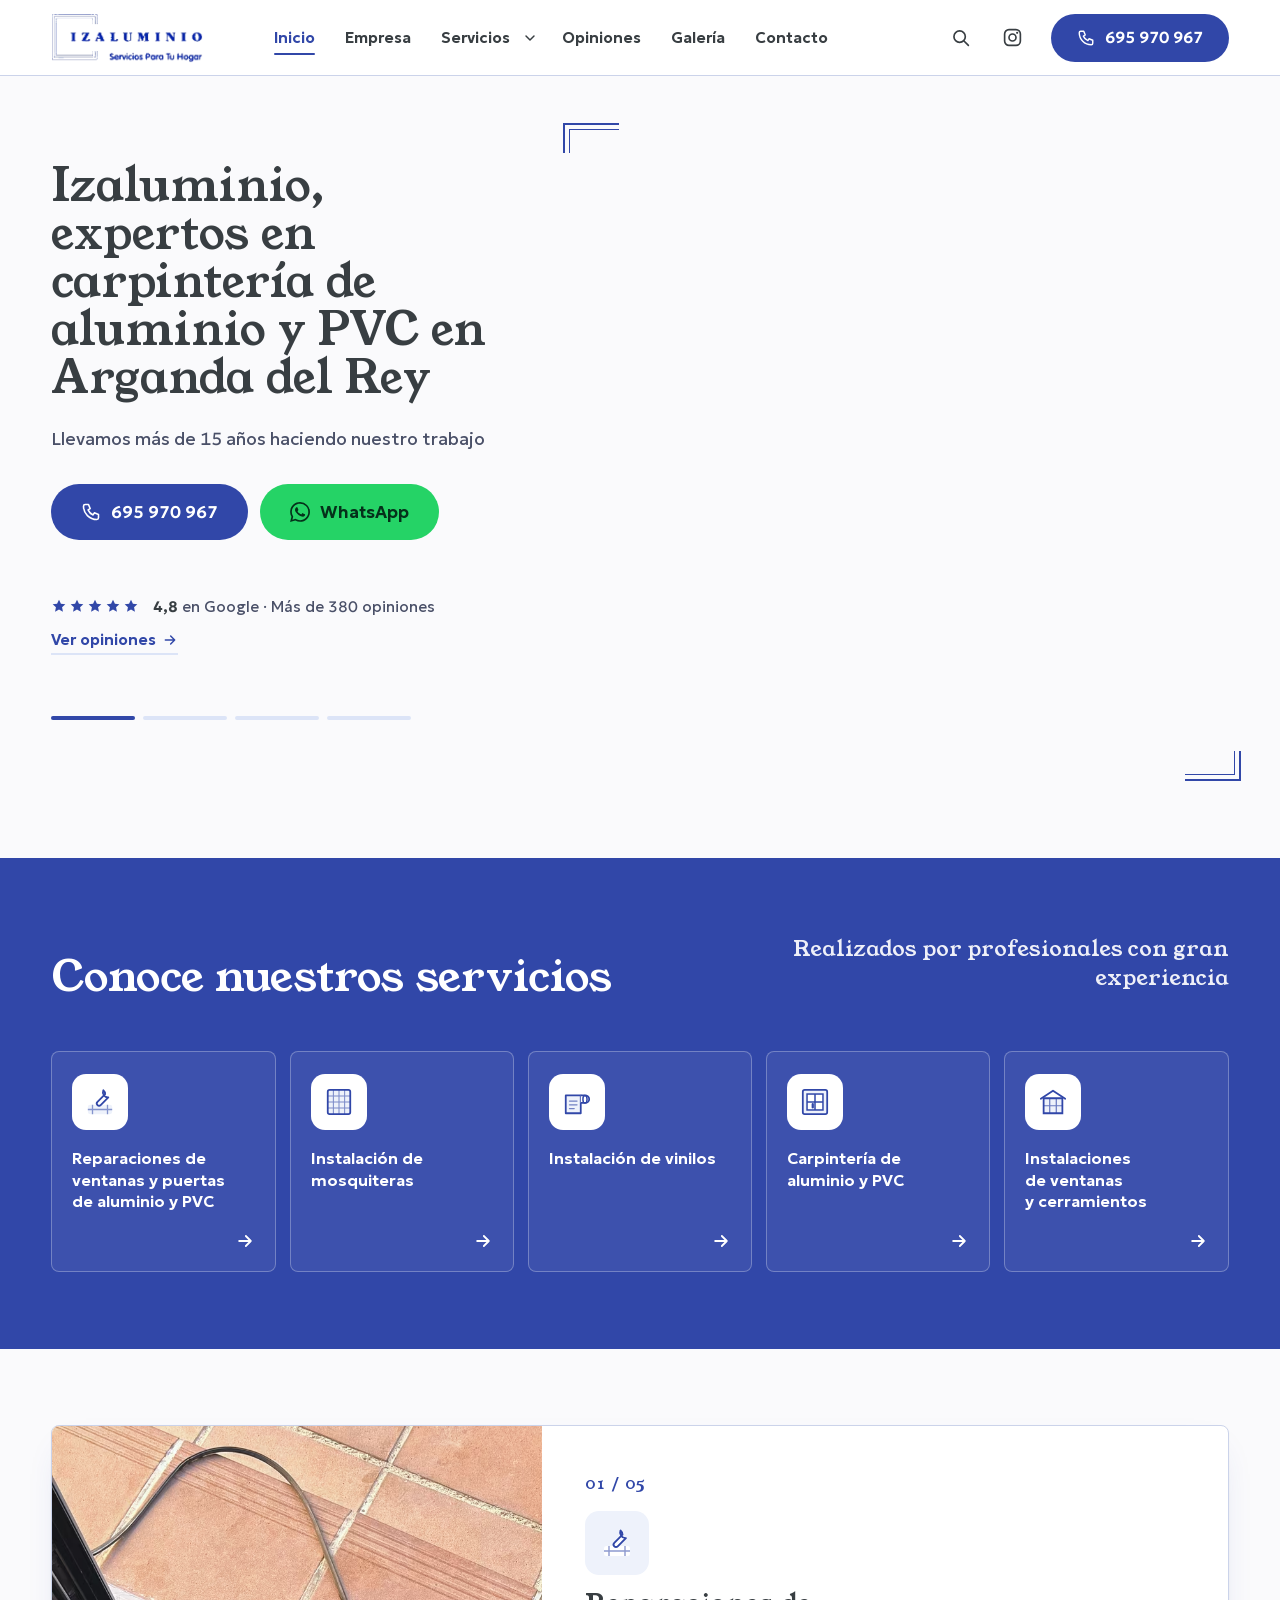
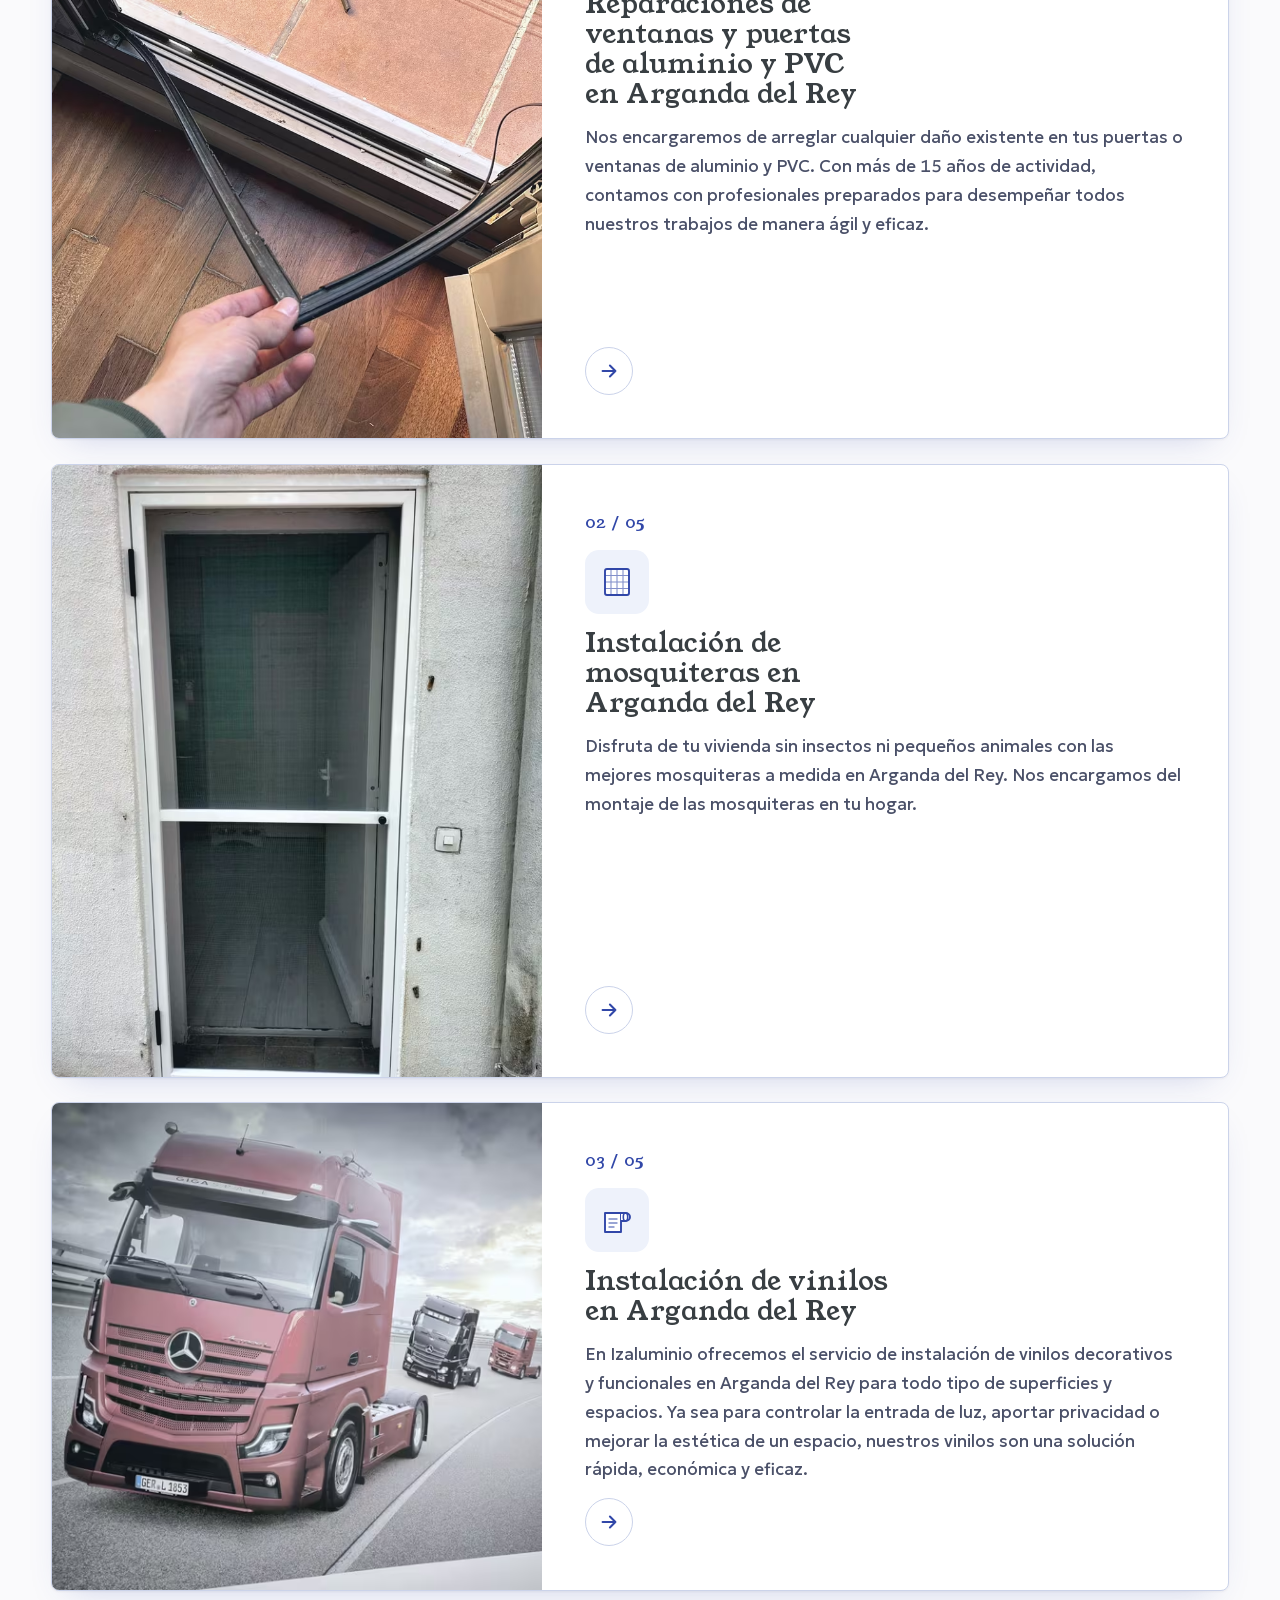
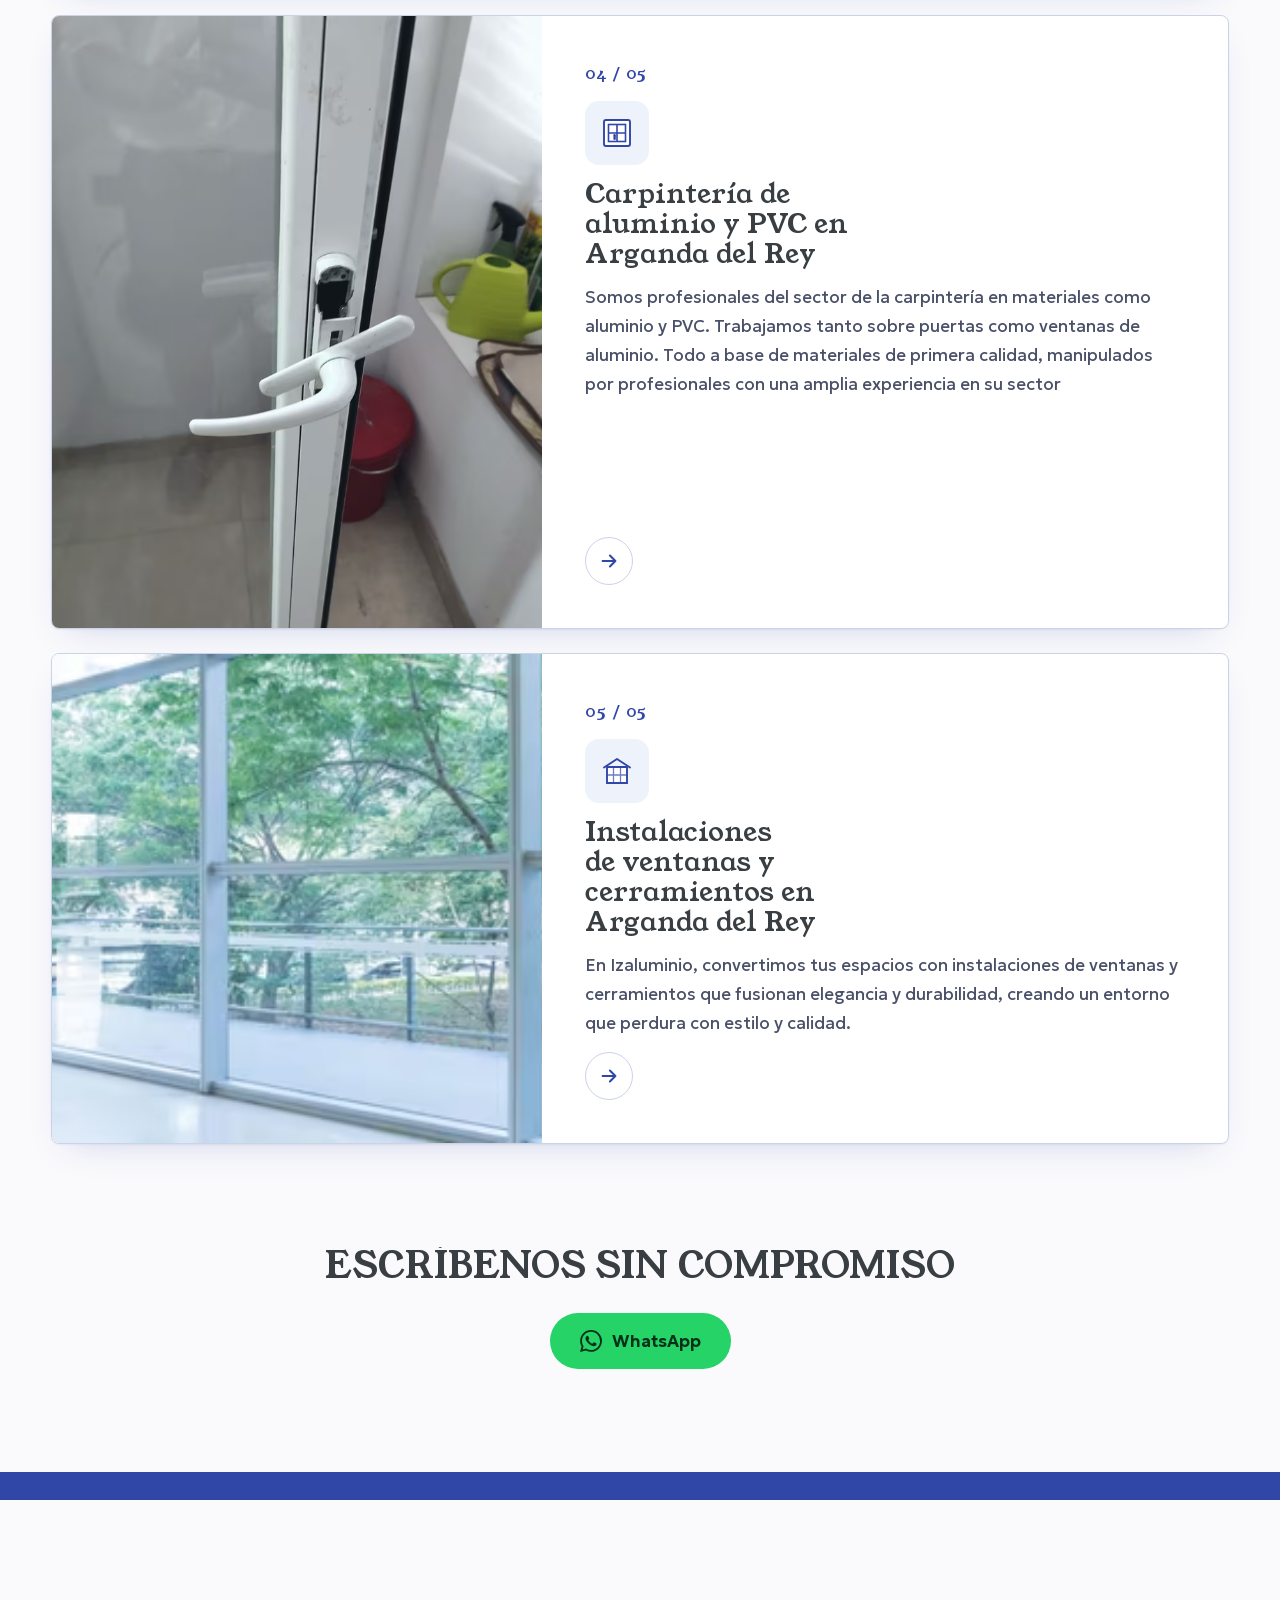
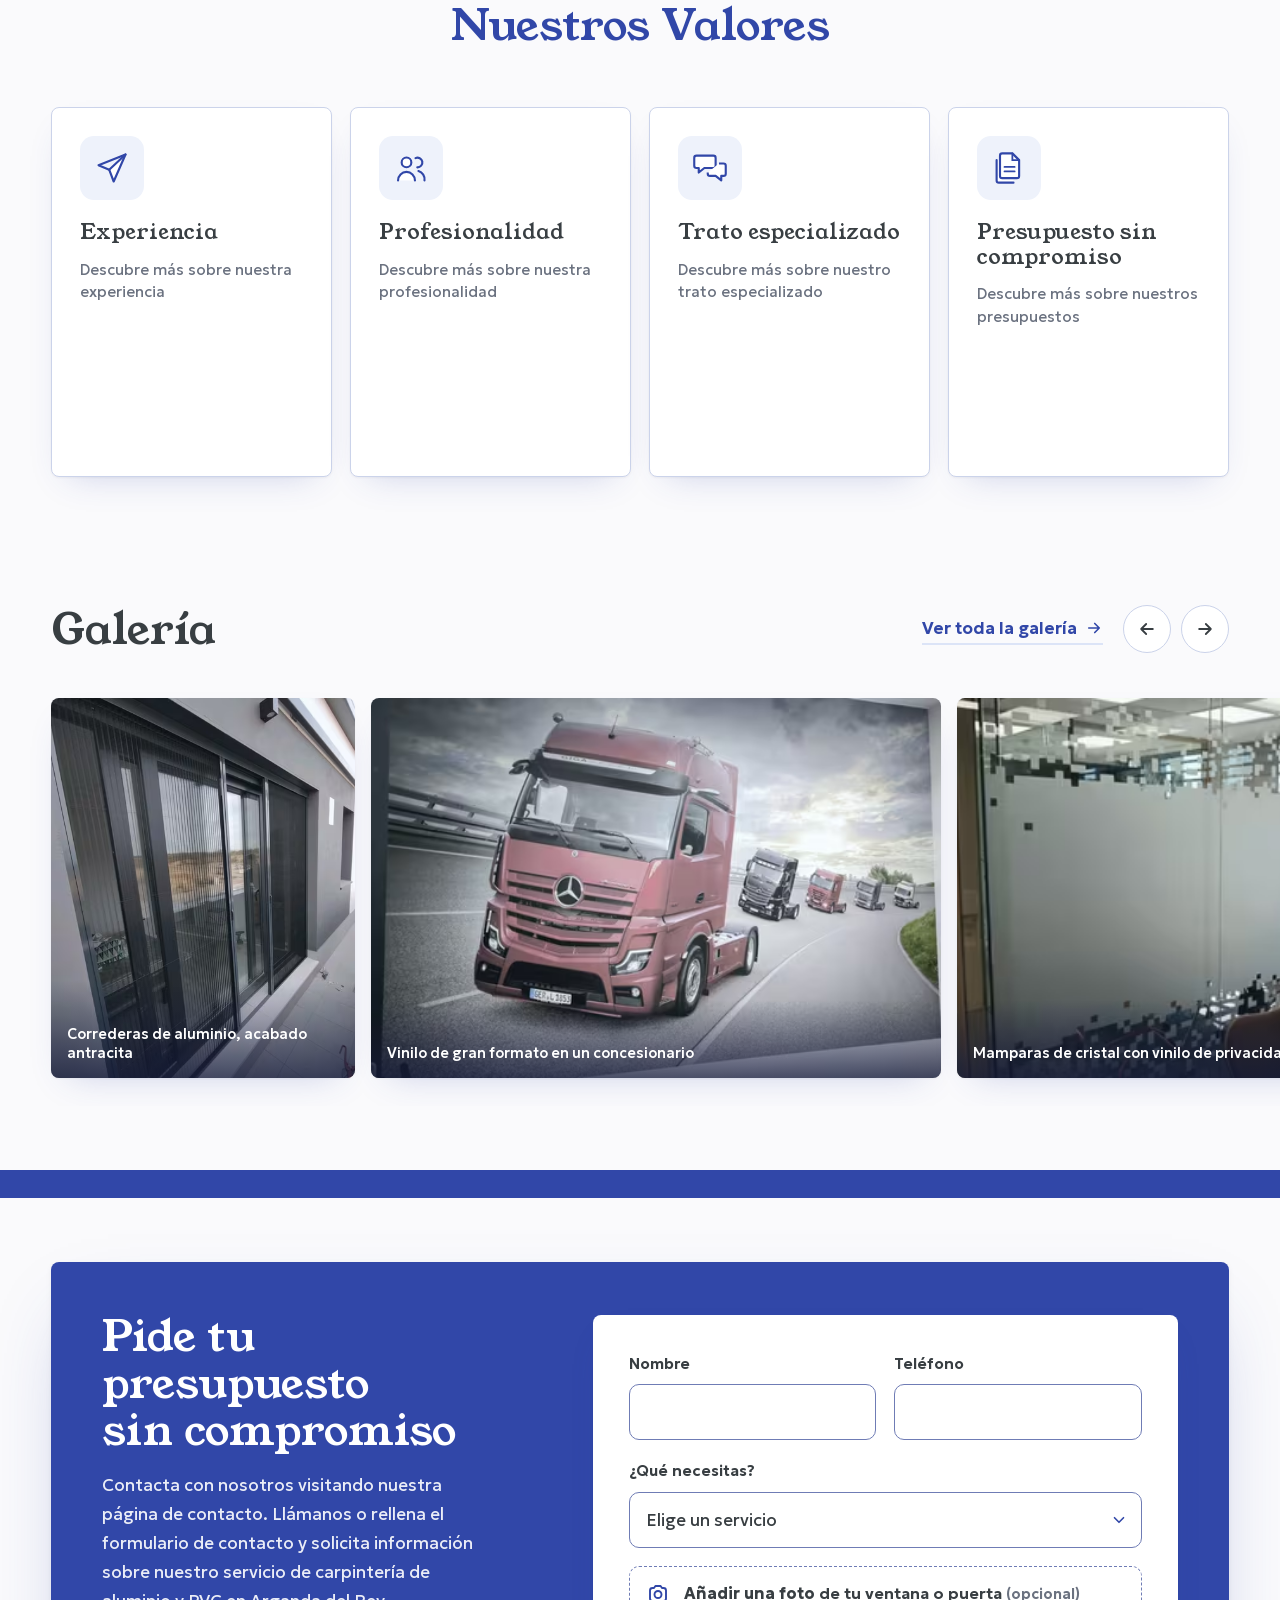
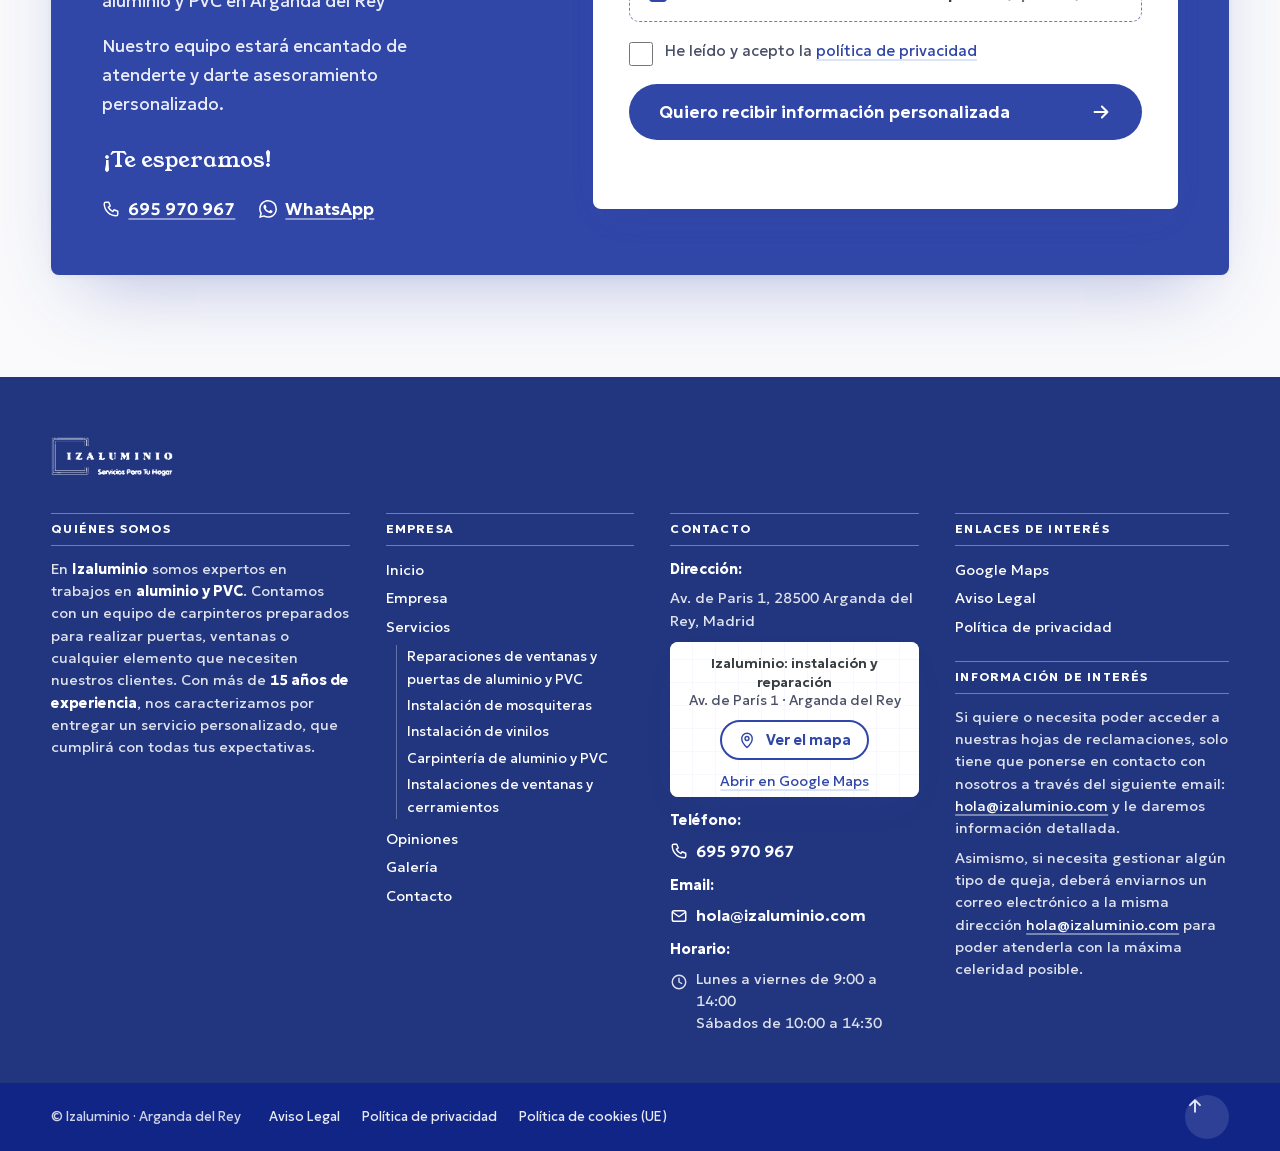
==== commit ba595a30: "design: ajustes de Juan — hero con más aire y sin controles, banda de servicios con cinco accesos, v" ====
--- a/index.html
+++ b/index.html
@@ -138,21 +138,17 @@
       <!-- Reseñas de Google (mejora aprobada): valoración agregada real, sin citas inventadas -->
       <a class="hero__resena" href="https://maps.app.goo.gl/TeWKtJiY1932ptRE6" target="_blank" rel="noopener">
         <span class="hero__estrellas" aria-hidden="true"><svg width="16" height="16"><use href="#i-estrella"/></svg><svg width="16" height="16"><use href="#i-estrella"/></svg><svg width="16" height="16"><use href="#i-estrella"/></svg><svg width="16" height="16"><use href="#i-estrella"/></svg><svg width="16" height="16"><use href="#i-estrella"/></svg></span>
-        <span><b>4,8</b> en Google · Más de 140 opiniones</span>
+        <span><b>4,8</b> en Google · Más de 380 opiniones</span>
         <span class="hero__ver">Ver opiniones <svg width="16" height="16" aria-hidden="true"><use href="#i-der"/></svg></span>
       </a>
 
       <div class="hero__nav">
-        <button class="hero__flecha" type="button" data-dir="-1" aria-label="Diapositiva anterior"><svg width="22" height="22"><use href="#i-izq"/></svg></button>
         <div class="hero__progreso" role="group" aria-label="Elegir diapositiva">
           <button class="hero__tramo" type="button" data-i="0" aria-current="true" aria-label="Diapositiva 1: Izaluminio, expertos en carpintería de aluminio y PVC"><span class="hero__relleno"></span></button>
           <button class="hero__tramo" type="button" data-i="1" aria-label="Diapositiva 2: Servicios de carpintería en aluminio y PVC"><span class="hero__relleno"></span></button>
           <button class="hero__tramo" type="button" data-i="2" aria-label="Diapositiva 3: Reparaciones de ventanas y puertas"><span class="hero__relleno"></span></button>
           <button class="hero__tramo" type="button" data-i="3" aria-label="Diapositiva 4: Instalaciones de ventanas y cerramientos"><span class="hero__relleno"></span></button>
         </div>
-        <button class="hero__flecha" type="button" data-dir="1" aria-label="Diapositiva siguiente"><svg width="22" height="22"><use href="#i-der"/></svg></button>
-        <p class="hero__contador" aria-hidden="true"><b id="hero-actual">1</b><span>/ 4</span></p>
-        <button class="hero__pausa" type="button" id="hero-pausa" aria-pressed="false" aria-label="Pausar el pase automático"><svg class="hero__ico-pausa" width="18" height="18"><use href="#i-pausa"/></svg><svg class="hero__ico-play" width="18" height="18"><use href="#i-play"/></svg></button>
       </div>
     </div>
 
@@ -193,14 +189,36 @@
 <section class="servicios" id="servicios" aria-labelledby="titulo-servicios">
   <div class="banda">
     <div class="env banda__env">
-      <h2 class="banda__titulo mascara" id="titulo-servicios">Izaluminio, expertos en carpintería de aluminio y PVC en Arganda del Rey</h2>
-      <p class="banda__sub">Conoce nuestros servicios</p>
-      <nav class="banda__indice" aria-label="Ir a un servicio">
-        <a href="#servicio-1">Reparaciones de ventanas y puertas de aluminio y PVC</a>
-        <a href="#servicio-2">Instalación de mosquiteras</a>
-        <a href="#servicio-3">Instalación de vinilos</a>
-        <a href="#servicio-4">Carpintería de aluminio y PVC</a>
-        <a href="#servicio-5">Instalaciones de ventanas y cerramientos</a>
+      <div class="banda__cabecera">
+        <h2 class="banda__titulo mascara" id="titulo-servicios">Conoce nuestros servicios</h2>
+        <p class="banda__sub">Realizados por profesionales con gran experiencia</p>
+      </div>
+      <nav class="banda__rejilla" aria-label="Ir a un servicio">
+        <a class="banda__tile revela" style="--n:0" href="#servicio-1">
+          <span class="banda__icono" aria-hidden="true"><svg width="30" height="30"><use href="#s-reparacion"/></svg></span>
+          <span class="banda__nombre">Reparaciones de ventanas y puertas de aluminio y PVC</span>
+          <svg class="banda__flecha" width="20" height="20" aria-hidden="true"><use href="#i-der"/></svg>
+        </a>
+        <a class="banda__tile revela" style="--n:1" href="#servicio-2">
+          <span class="banda__icono" aria-hidden="true"><svg width="30" height="30"><use href="#s-mosquitera"/></svg></span>
+          <span class="banda__nombre">Instalación de mosquiteras</span>
+          <svg class="banda__flecha" width="20" height="20" aria-hidden="true"><use href="#i-der"/></svg>
+        </a>
+        <a class="banda__tile revela" style="--n:2" href="#servicio-3">
+          <span class="banda__icono" aria-hidden="true"><svg width="30" height="30"><use href="#s-vinilo"/></svg></span>
+          <span class="banda__nombre">Instalación de vinilos</span>
+          <svg class="banda__flecha" width="20" height="20" aria-hidden="true"><use href="#i-der"/></svg>
+        </a>
+        <a class="banda__tile revela" style="--n:3" href="#servicio-4">
+          <span class="banda__icono" aria-hidden="true"><svg width="30" height="30"><use href="#s-carpinteria"/></svg></span>
+          <span class="banda__nombre">Carpintería de aluminio y PVC</span>
+          <svg class="banda__flecha" width="20" height="20" aria-hidden="true"><use href="#i-der"/></svg>
+        </a>
+        <a class="banda__tile revela" style="--n:4" href="#servicio-5">
+          <span class="banda__icono" aria-hidden="true"><svg width="30" height="30"><use href="#s-cerramiento"/></svg></span>
+          <span class="banda__nombre">Instalaciones de ventanas y cerramientos</span>
+          <svg class="banda__flecha" width="20" height="20" aria-hidden="true"><use href="#i-der"/></svg>
+        </a>
       </nav>
     </div>
   </div>
@@ -331,18 +349,111 @@
   </div>
 </section>
 
+
+<!-- ============================ GALERÍA (bloque nuevo, aprobado por Juan): sus trabajos reales ============================ -->
+<section class="galeria" id="galeria" aria-labelledby="titulo-galeria">
+  <div class="env galeria__cabecera">
+    <h2 class="galeria__titulo mascara" id="titulo-galeria">Galería</h2>
+    <div class="galeria__acciones">
+      <a class="galeria__todo" href="https://izaluminio.com/galeria/" target="_blank" rel="noopener">Ver toda la galería <svg width="18" height="18" aria-hidden="true"><use href="#i-der"/></svg></a>
+      <button class="galeria__flecha" type="button" data-dir="-1" aria-label="Fotos anteriores"><svg width="20" height="20"><use href="#i-izq"/></svg></button>
+      <button class="galeria__flecha" type="button" data-dir="1" aria-label="Fotos siguientes"><svg width="20" height="20"><use href="#i-der"/></svg></button>
+    </div>
+  </div>
+  <div class="galeria__pista" id="galeria-pista" tabindex="0" aria-label="Fotos de trabajos realizados; desplázate en horizontal">
+    <figure class="galeria__item galeria__item--alta revela" style="--n:0">
+      <picture>
+        <source type="image/avif" sizes="(min-width:900px) 30vw, 78vw" srcset="assets/img/obra-correderas-antracita-480.avif 480w, assets/img/obra-correderas-antracita-768.avif 768w, assets/img/obra-correderas-antracita-1200.avif 1200w">
+        <img src="assets/img/obra-correderas-antracita-768.webp" sizes="(min-width:900px) 30vw, 78vw" srcset="assets/img/obra-correderas-antracita-480.webp 480w, assets/img/obra-correderas-antracita-768.webp 768w, assets/img/obra-correderas-antracita-1200.webp 1200w" width="1072" height="1340" loading="lazy" decoding="async" alt="Correderas de aluminio, acabado antracita">
+      </picture>
+      <figcaption>Correderas de aluminio, acabado antracita</figcaption>
+    </figure>
+    <figure class="galeria__item galeria__item--ancha revela" style="--n:1">
+      <picture>
+        <source type="image/avif" sizes="(min-width:900px) 30vw, 78vw" srcset="assets/img/vinilo-camion-mercedes-480.avif 480w, assets/img/vinilo-camion-mercedes-768.avif 768w, assets/img/vinilo-camion-mercedes-1200.avif 1200w">
+        <img src="assets/img/vinilo-camion-mercedes-768.webp" sizes="(min-width:900px) 30vw, 78vw" srcset="assets/img/vinilo-camion-mercedes-480.webp 480w, assets/img/vinilo-camion-mercedes-768.webp 768w, assets/img/vinilo-camion-mercedes-1200.webp 1200w" width="2048" height="1365" loading="lazy" decoding="async" alt="Vinilo de gran formato en un concesionario">
+      </picture>
+      <figcaption>Vinilo de gran formato en un concesionario</figcaption>
+    </figure>
+    <figure class="galeria__item galeria__item--ancha revela" style="--n:2">
+      <picture>
+        <source type="image/avif" sizes="(min-width:900px) 30vw, 78vw" srcset="assets/img/obra-mamparas-oficina-480.avif 480w, assets/img/obra-mamparas-oficina-768.avif 768w, assets/img/obra-mamparas-oficina-1200.avif 1200w">
+        <img src="assets/img/obra-mamparas-oficina-768.webp" sizes="(min-width:900px) 30vw, 78vw" srcset="assets/img/obra-mamparas-oficina-480.webp 480w, assets/img/obra-mamparas-oficina-768.webp 768w, assets/img/obra-mamparas-oficina-1200.webp 1200w" width="1600" height="800" loading="lazy" decoding="async" alt="Mamparas de cristal con vinilo de privacidad">
+      </picture>
+      <figcaption>Mamparas de cristal con vinilo de privacidad</figcaption>
+    </figure>
+    <figure class="galeria__item galeria__item--alta revela" style="--n:3">
+      <picture>
+        <source type="image/avif" sizes="(min-width:900px) 30vw, 78vw" srcset="assets/img/detalle-manilla-lamas-480.avif 480w, assets/img/detalle-manilla-lamas-768.avif 768w, assets/img/detalle-manilla-lamas-1200.avif 1200w">
+        <img src="assets/img/detalle-manilla-lamas-768.webp" sizes="(min-width:900px) 30vw, 78vw" srcset="assets/img/detalle-manilla-lamas-480.webp 480w, assets/img/detalle-manilla-lamas-768.webp 768w, assets/img/detalle-manilla-lamas-1200.webp 1200w" width="1197" height="1496" loading="lazy" decoding="async" alt="Manilla y persiana de lamas">
+      </picture>
+      <figcaption>Manilla y persiana de lamas</figcaption>
+    </figure>
+    <figure class="galeria__item galeria__item--ancha revela" style="--n:0">
+      <picture>
+        <source type="image/avif" sizes="(min-width:900px) 30vw, 78vw" srcset="assets/img/vinilo-paisaje-sala-480.avif 480w, assets/img/vinilo-paisaje-sala-768.avif 768w, assets/img/vinilo-paisaje-sala-1200.avif 1200w">
+        <img src="assets/img/vinilo-paisaje-sala-768.webp" sizes="(min-width:900px) 30vw, 78vw" srcset="assets/img/vinilo-paisaje-sala-480.webp 480w, assets/img/vinilo-paisaje-sala-768.webp 768w, assets/img/vinilo-paisaje-sala-1200.webp 1200w" width="2048" height="1365" loading="lazy" decoding="async" alt="Mural de paisaje en una sala de espera">
+      </picture>
+      <figcaption>Mural de paisaje en una sala de espera</figcaption>
+    </figure>
+    <figure class="galeria__item galeria__item--alta revela" style="--n:1">
+      <picture>
+        <source type="image/avif" sizes="(min-width:900px) 30vw, 78vw" srcset="assets/img/obra-puerta-mosquitera-480.avif 480w, assets/img/obra-puerta-mosquitera-768.avif 768w, assets/img/obra-puerta-mosquitera-1200.avif 1200w">
+        <img src="assets/img/obra-puerta-mosquitera-768.webp" sizes="(min-width:900px) 30vw, 78vw" srcset="assets/img/obra-puerta-mosquitera-480.webp 480w, assets/img/obra-puerta-mosquitera-768.webp 768w, assets/img/obra-puerta-mosquitera-1200.webp 1200w" width="1080" height="1350" loading="lazy" decoding="async" alt="Puerta con mosquitera">
+      </picture>
+      <figcaption>Puerta con mosquitera</figcaption>
+    </figure>
+    <figure class="galeria__item galeria__item--alta revela" style="--n:2">
+      <picture>
+        <source type="image/avif" sizes="(min-width:900px) 30vw, 78vw" srcset="assets/img/detalle-bisagra-480.avif 480w, assets/img/detalle-bisagra-768.avif 768w, assets/img/detalle-bisagra-1200.avif 1200w">
+        <img src="assets/img/detalle-bisagra-768.webp" sizes="(min-width:900px) 30vw, 78vw" srcset="assets/img/detalle-bisagra-480.webp 480w, assets/img/detalle-bisagra-768.webp 768w, assets/img/detalle-bisagra-1200.webp 1200w" width="1500" height="1875" loading="lazy" decoding="async" alt="Bisagra de puerta de aluminio">
+      </picture>
+      <figcaption>Bisagra de puerta de aluminio</figcaption>
+    </figure>
+    <figure class="galeria__item galeria__item--alta revela" style="--n:3">
+      <picture>
+        <source type="image/avif" sizes="(min-width:900px) 30vw, 78vw" srcset="assets/img/vinilo-deportista-480.avif 480w, assets/img/vinilo-deportista-768.avif 768w, assets/img/vinilo-deportista-1200.avif 1200w">
+        <img src="assets/img/vinilo-deportista-768.webp" sizes="(min-width:900px) 30vw, 78vw" srcset="assets/img/vinilo-deportista-480.webp 480w, assets/img/vinilo-deportista-768.webp 768w, assets/img/vinilo-deportista-1200.webp 1200w" width="1536" height="1920" loading="lazy" decoding="async" alt="Vinilo mural en un centro deportivo">
+      </picture>
+      <figcaption>Vinilo mural en un centro deportivo</figcaption>
+    </figure>
+    <figure class="galeria__item galeria__item--ancha revela" style="--n:0">
+      <picture>
+        <source type="image/avif" sizes="(min-width:900px) 30vw, 78vw" srcset="assets/img/obra-ventana-persianas-480.avif 480w, assets/img/obra-ventana-persianas-768.avif 768w, assets/img/obra-ventana-persianas-1200.avif 1200w">
+        <img src="assets/img/obra-ventana-persianas-768.webp" sizes="(min-width:900px) 30vw, 78vw" srcset="assets/img/obra-ventana-persianas-480.webp 480w, assets/img/obra-ventana-persianas-768.webp 768w, assets/img/obra-ventana-persianas-1200.webp 1200w" width="1600" height="1067" loading="lazy" decoding="async" alt="Ventana corredera de PVC con persiana">
+      </picture>
+      <figcaption>Ventana corredera de PVC con persiana</figcaption>
+    </figure>
+    <figure class="galeria__item galeria__item--alta revela" style="--n:1">
+      <picture>
+        <source type="image/avif" sizes="(min-width:900px) 30vw, 78vw" srcset="assets/img/detalle-cierre-persiana-480.avif 480w, assets/img/detalle-cierre-persiana-768.avif 768w, assets/img/detalle-cierre-persiana-1200.avif 1200w">
+        <img src="assets/img/detalle-cierre-persiana-768.webp" sizes="(min-width:900px) 30vw, 78vw" srcset="assets/img/detalle-cierre-persiana-480.webp 480w, assets/img/detalle-cierre-persiana-768.webp 768w, assets/img/detalle-cierre-persiana-1200.webp 1200w" width="1500" height="1875" loading="lazy" decoding="async" alt="Cierre de ventana junto a la persiana">
+      </picture>
+      <figcaption>Cierre de ventana junto a la persiana</figcaption>
+    </figure>
+    <figure class="galeria__item galeria__item--ancha revela" style="--n:2">
+      <picture>
+        <source type="image/avif" sizes="(min-width:900px) 30vw, 78vw" srcset="assets/img/vinilo-cabina-mercedes-480.avif 480w, assets/img/vinilo-cabina-mercedes-768.avif 768w, assets/img/vinilo-cabina-mercedes-1200.avif 1200w">
+        <img src="assets/img/vinilo-cabina-mercedes-768.webp" sizes="(min-width:900px) 30vw, 78vw" srcset="assets/img/vinilo-cabina-mercedes-480.webp 480w, assets/img/vinilo-cabina-mercedes-768.webp 768w, assets/img/vinilo-cabina-mercedes-1200.webp 1200w" width="2048" height="1365" loading="lazy" decoding="async" alt="Vinilo con el interior de una cabina de camión">
+      </picture>
+      <figcaption>Vinilo con el interior de una cabina de camión</figcaption>
+    </figure>
+    <figure class="galeria__item galeria__item--alta revela" style="--n:3">
+      <picture>
+        <source type="image/avif" sizes="(min-width:900px) 30vw, 78vw" srcset="assets/img/detalle-manilla-negra-480.avif 480w, assets/img/detalle-manilla-negra-768.avif 768w, assets/img/detalle-manilla-negra-1200.avif 1200w">
+        <img src="assets/img/detalle-manilla-negra-768.webp" sizes="(min-width:900px) 30vw, 78vw" srcset="assets/img/detalle-manilla-negra-480.webp 480w, assets/img/detalle-manilla-negra-768.webp 768w, assets/img/detalle-manilla-negra-1200.webp 1200w" width="1056" height="1320" loading="lazy" decoding="async" alt="Manilla negra sobre perfil blanco">
+      </picture>
+      <figcaption>Manilla negra sobre perfil blanco</figcaption>
+    </figure>
+  </div>
+</section>
+
 <hr class="banda-fina">
 
 <!-- ============================ PIDE TU PRESUPUESTO (con formulario corto: mejora aprobada) ============================ -->
 <section class="presupuesto" id="presupuesto" aria-labelledby="titulo-presupuesto">
   <div class="env">
     <div class="panel">
-      <figure class="panel__foto">
-        <picture>
-          <source type="image/avif" sizes="(min-width:1024px) 38vw, 100vw" srcset="assets/img/vinilo-paisaje-sala-480.avif 480w, assets/img/vinilo-paisaje-sala-768.avif 768w, assets/img/vinilo-paisaje-sala-1200.avif 1200w">
-          <img src="assets/img/vinilo-paisaje-sala-768.webp" sizes="(min-width:1024px) 38vw, 100vw" srcset="assets/img/vinilo-paisaje-sala-480.webp 480w, assets/img/vinilo-paisaje-sala-768.webp 768w, assets/img/vinilo-paisaje-sala-1200.webp 1200w" width="2048" height="1365" loading="lazy" decoding="async" alt="Mural de vinilo con un paisaje de montaña en la sala de espera de una oficina">
-        </picture>
-      </figure>
       <div class="panel__texto">
         <h2 id="titulo-presupuesto" class="mascara">Pide tu presupuesto sin compromiso</h2>
         <p>Contacta con nosotros visitando nuestra página de contacto. Llámanos o rellena el formulario de contacto y solicita información sobre nuestro servicio de carpintería de aluminio y PVC en Arganda del Rey</p>
--- a/assets/css/global.css
+++ b/assets/css/global.css
@@ -305,36 +305,36 @@
 }
 
 /* ---------- Pie ---------- */
-.pie{background:var(--azul-hondo);color:#fff;padding-top:var(--sec)}
+.pie{background:var(--azul-hondo);color:#fff;padding-top:clamp(40px,5vw,60px)}
 .pie a{color:#fff;text-decoration-color:rgba(255,255,255,.4)}
 .pie a:hover,.pie a:focus-visible{text-decoration-color:#fff}
-.pie__marca{margin-bottom:clamp(36px,4vw,56px)}
-.pie__marca img{height:52px;width:auto}
-.pie__rejilla{display:grid;gap:44px}
+.pie__marca{margin-bottom:clamp(24px,3vw,36px)}
+.pie__marca img{height:40px;width:auto}
+.pie__rejilla{display:grid;gap:28px}
 @media (min-width:700px){ .pie__rejilla{grid-template-columns:repeat(2,minmax(0,1fr))} }
-@media (min-width:1100px){ .pie__rejilla{grid-template-columns:1.15fr 1fr 1fr 1fr;gap:48px} }
+@media (min-width:1000px){ .pie__rejilla{grid-template-columns:1.2fr 1fr 1fr 1.1fr;gap:36px} }
 .pie__col{min-width:0}
-.pie__col p{font-size:1rem;color:rgba(255,255,255,.86)}
-.pie__col p + p{margin-top:.6em}
+.pie__col p{font-size:.9rem;line-height:1.55;color:rgba(255,255,255,.86)}
+.pie__col p + p{margin-top:.5em}
 .pie__col strong{color:#fff}
 .pie__titulo{
-  font-family:var(--cuerpo);font-weight:700;font-size:.875rem;line-height:1.2;
+  font-family:var(--cuerpo);font-weight:700;font-size:.75rem;line-height:1.2;
   letter-spacing:.1em;text-transform:uppercase;color:#fff;
-  padding:12px 0;margin:0 0 18px;
+  padding:8px 0;margin:0 0 12px;
   border-top:1px solid rgba(255,255,255,.35);border-bottom:1px solid rgba(255,255,255,.35);
 }
-.pie__info{margin-top:40px}
-.pie__menu li{font-size:1rem}
-.pie__menu > li{margin-bottom:8px}
+.pie__info{margin-top:22px}
+.pie__menu li{font-size:.9rem}
+.pie__menu > li{margin-bottom:4px}
 .pie__menu a{display:inline-block;text-decoration:none;transition:transform var(--t-corto) var(--ease)}
 .pie__menu a:hover,.pie__menu a:focus-visible{transform:translateX(4px);text-decoration:underline}
 .pie__menu a:active{transform:translateX(4px) scale(.99)}
-.pie__menu ul{margin:8px 0 10px 12px;border-left:1px solid rgba(255,255,255,.3);padding-left:12px}
-.pie__menu ul li{margin-bottom:6px;font-size:.95rem}
-.pie__etiqueta{font-weight:700;color:#fff!important;margin-top:16px}
+.pie__menu ul{margin:6px 0 8px 10px;border-left:1px solid rgba(255,255,255,.3);padding-left:10px}
+.pie__menu ul li{margin-bottom:3px;font-size:.85rem}
+.pie__etiqueta{font-weight:700;color:#fff!important;margin-top:12px}
 .pie__etiqueta:first-of-type{margin-top:0}
 .pie__dato{
-  display:inline-flex;align-items:center;gap:8px;font-size:1.125rem;font-weight:600;text-decoration:none;
+  display:inline-flex;align-items:center;gap:8px;font-size:1rem;font-weight:600;text-decoration:none;
   transition:transform var(--t-corto) var(--ease);
 }
 .pie__dato:hover,.pie__dato:focus-visible{transform:translateX(3px);text-decoration:underline}
@@ -344,7 +344,7 @@
 
 /* Mapa: su iframe de Google, cargado al pulsar (fachada) */
 .pie__mapa{
-  position:relative;aspect-ratio:4/3;margin:14px 0 4px;border-radius:var(--r-tarjeta);overflow:hidden;
+  position:relative;aspect-ratio:16/10;max-width:300px;margin:10px 0 4px;border-radius:var(--r-tarjeta);overflow:hidden;
   background:var(--blanco);color:var(--tinta);box-shadow:var(--sombra-1);
 }
 .pie__mapa iframe{position:absolute;inset:0;width:100%;height:100%;border:0}
@@ -357,14 +357,14 @@
     repeating-linear-gradient(90deg,transparent 0 22px,var(--cielo-2) 22px 23px);
 }
 .pie__mapa-fachada svg{color:var(--azul)}
-.pie__mapa-fachada p{font-size:.95rem!important;font-weight:600;color:var(--tinta)!important;line-height:1.4}
+.pie__mapa-fachada p{font-size:.85rem!important;font-weight:600;color:var(--tinta)!important;line-height:1.35}
 .pie__mapa-fachada p span{font-weight:400;color:var(--texto)}
-.pie__mapa-fachada .btn{min-height:44px;padding:8px 18px;font-size:.95rem}
+.pie__mapa-fachada .btn{min-height:40px;padding:6px 16px;font-size:.9rem}
 .pie__mapa-enlace{display:inline-block;font-size:.875rem;color:var(--azul)!important;text-decoration-color:var(--cielo-2)!important;transition:transform var(--t-corto) var(--ease)}
 .pie__mapa-enlace:hover,.pie__mapa-enlace:focus-visible{text-decoration-color:var(--azul)!important}
 .pie__mapa-enlace:active{transform:translateY(1px)}
 
-.pie__legal{margin-top:var(--sec);background:var(--azul-oscuro);padding-block:18px;font-size:.9rem}
+.pie__legal{margin-top:clamp(32px,4vw,48px);background:var(--azul-oscuro);padding-block:12px;font-size:.82rem}
 .pie__legal-fila{display:flex;flex-wrap:wrap;align-items:center;gap:12px 28px}
 .pie__legal p{color:rgba(255,255,255,.8)}
 .pie__legal ul{display:flex;flex-wrap:wrap;gap:6px 22px}
@@ -372,7 +372,7 @@
 .pie__legal a:hover,.pie__legal a:focus-visible{text-decoration:underline;color:#fff}
 .pie__legal a:active{transform:translateY(1px)}
 .pie__arriba{
-  margin-left:auto;display:inline-grid;place-items:center;width:48px;height:48px;border-radius:50%;
+  margin-left:auto;display:inline-grid;place-items:center;width:44px;height:44px;border-radius:50%;
   background:rgba(255,255,255,.12);
   transition:transform var(--t-corto) var(--ease);
 }
--- a/assets/css/home.css
+++ b/assets/css/home.css
@@ -7,7 +7,7 @@
    ===================================================================== */
 
 /* ---------- HERO ---------- */
-.hero{position:relative;background:var(--fondo);padding-top:clamp(20px,2.4vw,32px)}
+.hero{position:relative;background:var(--fondo);padding-top:clamp(40px,4.6vw,66px)}
 .hero__env{display:grid;gap:28px}
 @media (min-width:900px){
   .hero__env{grid-template-columns:minmax(0,5fr) minmax(0,7fr);gap:clamp(36px,4.5vw,72px);align-items:stretch}
@@ -71,7 +71,7 @@
 .hero__resena:active{transform:translateY(1px)}
 
 /* Controles: flechas de 48, progreso segmentado, contador, pausa */
-.hero__nav{display:flex;align-items:center;gap:12px;margin-top:clamp(24px,3vw,40px)}
+.hero__nav{display:flex;align-items:center;gap:12px;margin-top:clamp(24px,3vw,40px);max-width:360px}
 .hero__flecha,.hero__pausa{
   flex:none;display:grid;place-items:center;width:48px;height:48px;border-radius:50%;
   color:var(--tinta);border:1.5px solid var(--linea);background:var(--blanco);
@@ -111,7 +111,7 @@
 @media (min-width:900px){
   .hero__escenario{
     aspect-ratio:auto;max-height:none;
-    height:min(640px,calc(100svh - var(--cab-alto) - 150px));
+    height:min(640px,calc(100svh - var(--cab-alto) - 190px));
     min-height:440px;
   }
 }
@@ -136,26 +136,33 @@
 .hero__cortina.is-salto{transition:none!important}
 html:not(.js) .hero__cortina{display:none}
 
-/* ---------- BANDA AZUL (su bloque de título) + índice de servicios ---------- */
-.banda{background:var(--azul);color:#fff;margin-top:clamp(56px,7vw,104px);padding-block:clamp(48px,6vw,88px) clamp(40px,5vw,64px)}
-.banda__env{display:grid;gap:18px 48px}
-@media (min-width:900px){
-  .banda__env{grid-template-columns:minmax(0,7fr) minmax(0,5fr);align-items:end}
-}
-.banda__titulo{color:#fff;max-width:22ch}
+/* ---------- BANDA AZUL: "Conoce nuestros servicios" + cinco accesos ---------- */
+.banda{background:var(--azul);color:#fff;margin-top:clamp(56px,7vw,104px);padding-block:clamp(48px,6vw,88px) clamp(48px,6vw,80px)}
+.banda__cabecera{display:grid;gap:12px 48px}
+@media (min-width:900px){ .banda__cabecera{grid-template-columns:minmax(0,7fr) minmax(0,5fr);align-items:end} }
+.banda__titulo{color:#fff}
 .banda__sub{font-family:var(--display);font-size:clamp(1.25rem,1.7vw,1.6rem);line-height:1.3;color:rgba(255,255,255,.92)}
-@media (min-width:900px){ .banda__sub{text-align:right;padding-bottom:6px} }
-.banda__indice{grid-column:1/-1;display:flex;flex-wrap:wrap;gap:10px;margin-top:clamp(20px,2.5vw,32px)}
-.banda__indice a{
+@media (min-width:900px){ .banda__sub{text-align:right;padding-bottom:8px} }
+.banda__rejilla{display:grid;gap:14px;margin-top:clamp(32px,4vw,56px);grid-template-columns:repeat(2,minmax(0,1fr))}
+@media (min-width:700px){ .banda__rejilla{grid-template-columns:repeat(3,minmax(0,1fr))} }
+@media (min-width:1024px){ .banda__rejilla{grid-template-columns:repeat(5,minmax(0,1fr))} }
+.banda__tile{
   position:relative;isolation:isolate;overflow:hidden;
-  display:inline-flex;align-items:center;min-height:44px;padding:0 18px;border-radius:var(--r-pill);
-  border:1.5px solid rgba(255,255,255,.5);color:#fff;text-decoration:none;font-size:.95rem;font-weight:500;
-  transition:transform var(--t-press) var(--ease-out);
-}
-.banda__indice a::after{content:'';position:absolute;inset:0;z-index:-1;background:#fff;opacity:0;transition:opacity var(--t-corto) var(--ease)}
-.banda__indice a:hover::after,.banda__indice a:focus-visible::after{opacity:.16}
-.banda__indice a:focus-visible{outline-color:#fff}
-.banda__indice a:active{transform:scale(.97)}
+  display:flex;flex-direction:column;gap:18px;min-height:200px;padding:22px 20px 20px;
+  border:1px solid rgba(255,255,255,.28);border-radius:var(--r-tarjeta);background:rgba(255,255,255,.06);
+  color:#fff;text-decoration:none;
+  transition:transform var(--t-corto) var(--ease);
+}
+.banda__tile::after{content:'';position:absolute;inset:0;z-index:-1;background:#fff;opacity:0;transition:opacity var(--t-corto) var(--ease)}
+.banda__tile:hover,.banda__tile:focus-visible{transform:translateY(-4px)}
+.banda__tile:hover::after,.banda__tile:focus-visible::after{opacity:.12}
+.banda__tile:focus-visible{outline-color:#fff}
+.banda__tile:active{transform:translateY(-2px) scale(.98)}
+.banda__icono{--duo:var(--cielo);display:grid;place-items:center;width:56px;height:56px;border-radius:14px;background:#fff;color:var(--azul)}
+.banda__nombre{font-weight:600;font-size:1rem;line-height:1.35;text-wrap:balance}
+.banda__flecha{margin-top:auto;align-self:flex-end;transition:transform var(--t-corto) var(--ease)}
+.banda__tile:hover .banda__flecha{transform:translateX(4px)}
+@media (max-width:599px){ .banda__tile{min-height:0;gap:12px;padding:16px} .banda__icono{width:44px;height:44px} .banda__icono svg{width:24px;height:24px} .banda__nombre{font-size:.9rem} }
 
 /* ---------- SERVICIOS: cinco tarjetas que se apilan al hacer scroll (escritorio) ---------- */
 .servicios{background:var(--fondo)}
@@ -228,16 +235,16 @@
 .banda-fina{height:28px;margin:0;border:0;background:var(--azul)}
 
 /* ---------- NUESTROS VALORES: cuatro hojas, la onda azul nace en el icono ---------- */
-.valores{padding-block:var(--sec);background:var(--fondo)}
+.valores{padding-block:var(--sec) clamp(40px,5vw,72px);background:var(--fondo)}
 .valores__titulo{text-align:center;color:var(--azul)}
 .valores__lista{display:grid;gap:16px;margin-top:clamp(40px,4.5vw,64px)}
 @media (min-width:600px){ .valores__lista{grid-template-columns:repeat(2,minmax(0,1fr))} }
 @media (min-width:1024px){ .valores__lista{grid-template-columns:repeat(4,minmax(0,1fr));gap:18px} }
-.valor{min-width:0}
+.valor{min-width:0;display:grid}
 .valor__cara{
   position:relative;isolation:isolate;overflow:hidden;
   display:flex;flex-direction:column;align-items:flex-start;gap:14px;
-  width:100%;min-height:272px;padding:28px;text-align:left;
+  width:100%;height:100%;min-height:248px;padding:28px;text-align:left;
   background:var(--blanco);border:1px solid var(--linea);border-radius:var(--r-tarjeta);box-shadow:var(--sombra-1);
   color:var(--texto);cursor:default;
 }
@@ -273,27 +280,60 @@
   .valor__texto{opacity:1;color:var(--texto);margin-top:2px;padding-top:12px;border-top:1px solid var(--linea)}
 }
 
-/* ---------- PIDE TU PRESUPUESTO: panel azul con su foto y el formulario corto ---------- */
-.presupuesto{padding-block:var(--sec);background:var(--fondo)}
+/* ---------- GALERÍA: sus trabajos reales en una pista horizontal ---------- */
+.galeria{padding-block:clamp(40px,5vw,72px) clamp(40px,5vw,64px);background:var(--fondo);overflow:clip}
+.galeria__cabecera{display:flex;flex-wrap:wrap;align-items:flex-end;justify-content:space-between;gap:16px 24px}
+.galeria__titulo{color:var(--tinta)}
+.galeria__acciones{display:flex;align-items:center;gap:10px}
+.galeria__todo{display:inline-flex;align-items:center;gap:8px;margin-right:10px;font-weight:600;text-decoration:none;color:var(--azul);border-bottom:2px solid var(--cielo-2)}
+.galeria__todo svg{transition:transform var(--t-corto) var(--ease)}
+.galeria__todo:hover,.galeria__todo:focus-visible{border-color:var(--azul)}
+.galeria__todo:hover svg{transform:translateX(4px)}
+.galeria__todo:active{transform:translateY(1px)}
+.galeria__flecha{
+  display:grid;place-items:center;width:48px;height:48px;border-radius:50%;
+  color:var(--tinta);border:1.5px solid var(--linea);background:var(--blanco);
+  transition:transform var(--t-press) var(--ease-out);
+}
+.galeria__flecha:hover,.galeria__flecha:focus-visible{color:var(--azul);border-color:var(--azul)}
+.galeria__flecha:active{transform:scale(.94)}
+.galeria__pista{
+  display:flex;gap:16px;margin-top:clamp(28px,3vw,40px);
+  overflow-x:auto;scroll-snap-type:x mandatory;scroll-padding-inline:max(var(--margen),calc((100% - var(--env)) / 2));
+  padding:6px max(var(--margen),calc((100% - var(--env)) / 2)) 28px;
+  scrollbar-width:none;cursor:grab;
+}
+.galeria__pista::-webkit-scrollbar{display:none}
+.galeria__pista.is-arrastrando{cursor:grabbing;scroll-snap-type:none}
+.galeria__pista:focus-visible{outline-offset:-3px}
+.galeria__item{
+  position:relative;flex:none;scroll-snap-align:start;
+  height:clamp(240px,30vw,380px);aspect-ratio:4/5;
+  border-radius:var(--r-tarjeta);overflow:hidden;background:var(--cielo);box-shadow:var(--sombra-1);
+}
+.galeria__item--ancha{aspect-ratio:3/2}
+.galeria__item img{width:100%;height:100%;object-fit:cover}
+.galeria__item figcaption{
+  position:absolute;left:0;right:0;bottom:0;padding:44px 16px 14px;
+  color:#fff;font-size:.9rem;font-weight:500;line-height:1.35;
+  background:linear-gradient(to top,rgba(20,26,58,.72),rgba(20,26,58,0));
+}
+.galeria .revela{transition-delay:calc(var(--n,0) * 70ms)}
+
+/* ---------- PIDE TU PRESUPUESTO: copy a la izquierda, formulario a la derecha ---------- */
+.presupuesto{padding-block:clamp(40px,5vw,72px) var(--sec);background:var(--fondo)}
 .panel{
   display:grid;grid-template-columns:minmax(0,1fr);
   background:var(--azul);color:#fff;border-radius:var(--r-tarjeta);overflow:clip;box-shadow:var(--sombra-2);
 }
 @media (min-width:1024px){
-  .panel{grid-template-columns:minmax(0,5fr) minmax(0,7fr);grid-template-rows:auto auto}
-  .panel__foto{grid-row:1/3}
+  .panel{grid-template-columns:minmax(0,5fr) minmax(0,7fr);align-items:center}
 }
 .panel > *{min-width:0}
-.panel__foto{position:relative;overflow:hidden;min-height:320px;background:var(--azul-hondo)}
-.panel__foto img{position:absolute;inset:0;width:100%;height:100%;object-fit:cover;object-position:50% 72%}
-.js .panel__foto::after{
-  content:'';position:absolute;inset:-1px;z-index:3;background:var(--azul);
-  transition:transform var(--t-largo) var(--ease);
-}
-.js .panel__foto.visible::after{transform:translateX(102%)}
 .panel__texto{padding:clamp(32px,4vw,64px) clamp(24px,4vw,64px) 0}
-.panel__texto h2{color:#fff;max-width:18ch}
-.panel__texto p{margin-top:1em;color:rgba(255,255,255,.9);max-width:62ch}
+@media (min-width:1024px){ .panel__texto{padding-bottom:clamp(32px,4vw,64px)} }
+.panel__texto h2{color:#fff;max-width:14ch}
+.panel__texto p{margin-top:1em;color:rgba(255,255,255,.9);max-width:46ch}
 .panel__cierre{font-family:var(--display);font-size:clamp(1.3rem,1.7vw,1.6rem);color:#fff!important}
 .panel__contacto{display:flex;flex-wrap:wrap;gap:12px 24px}
 .panel__contacto a{
@@ -304,10 +344,11 @@
 .panel__contacto a:focus-visible{outline-color:#fff}
 .panel__contacto a:active{transform:scale(.98)}
 
+@media (min-width:1024px){ .form{margin-left:0} }
 .form{
   position:relative;
   margin:clamp(24px,3vw,40px) clamp(24px,4vw,64px) clamp(32px,4vw,64px);
-  padding:clamp(24px,3vw,40px);
+  padding:clamp(24px,3vw,36px);
   background:var(--blanco);color:var(--texto);border-radius:var(--r-tarjeta);box-shadow:var(--sombra-1);
   display:grid;gap:18px;
 }
@@ -346,6 +387,6 @@
 
 /* ---------- Modo captura (?ss): sin animaciones ni diferidos ---------- */
 .captura *,.captura *::before,.captura *::after{transition:none!important;animation:none!important}
-.captura .hero__cortina,.captura .descorre::after,.captura .tarjeta__foto::after,.captura .panel__foto::after{display:none!important}
+.captura .hero__cortina,.captura .descorre::after,.captura .tarjeta__foto::after{display:none!important}
 .captura .pal > span,.captura .mascara__linea,.captura .revela,.captura .hero__frase,.captura .hero__acciones,.captura .hero__resena,.captura .hero__nav{transform:none!important;opacity:1!important}
 .captura .hero__foto.is-activa img{transform:none!important}
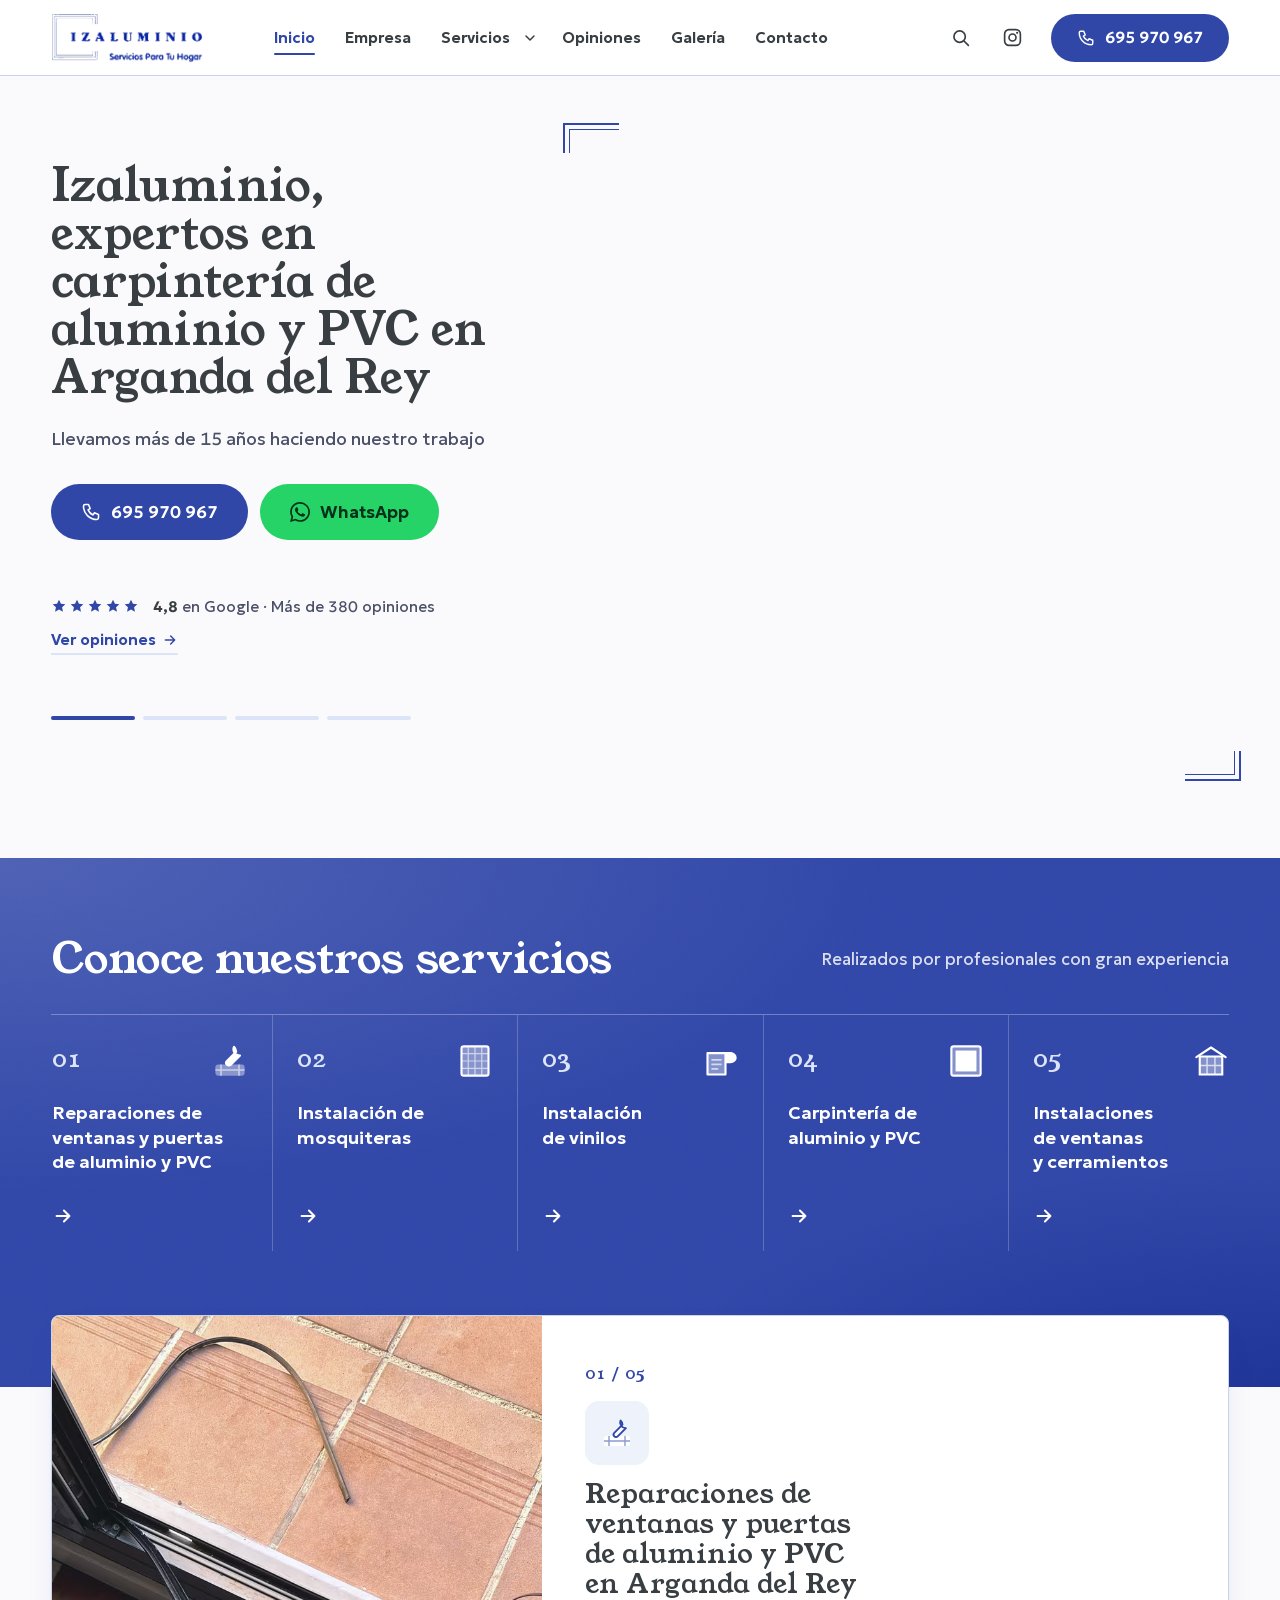
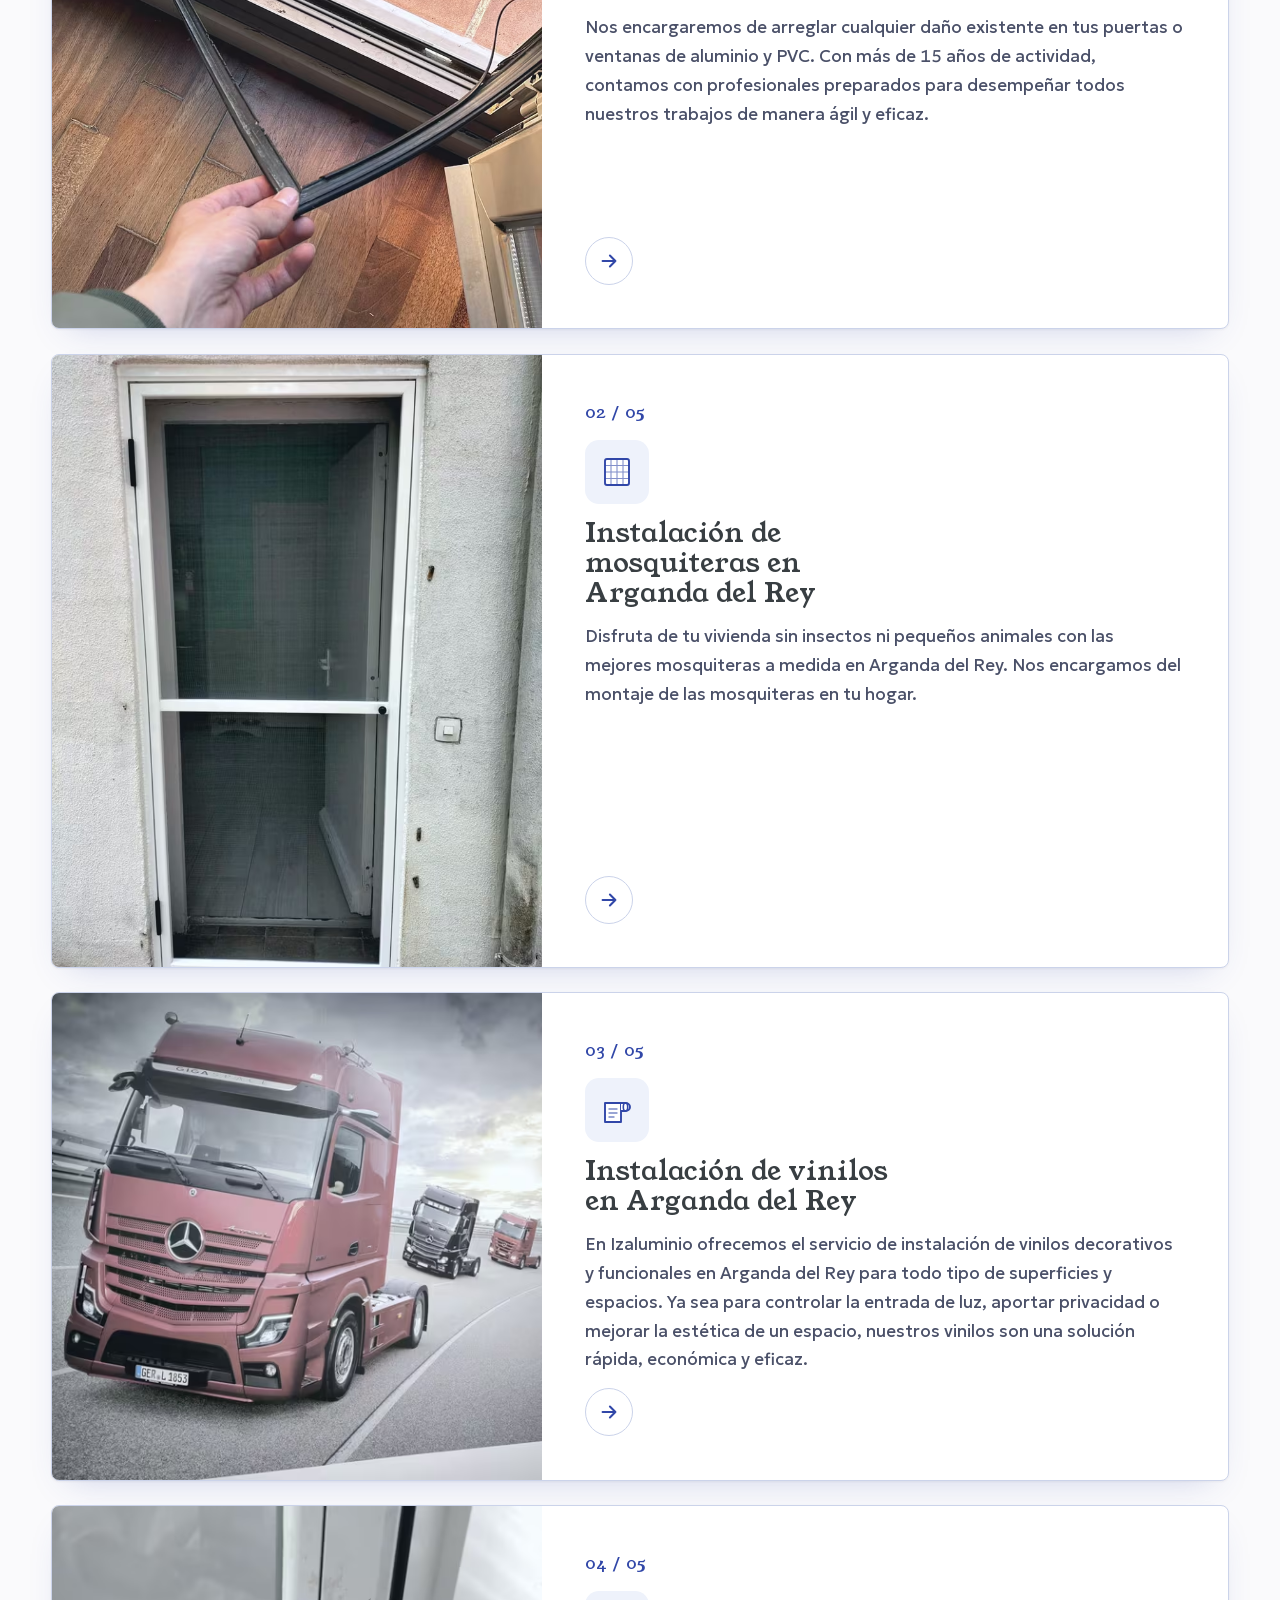
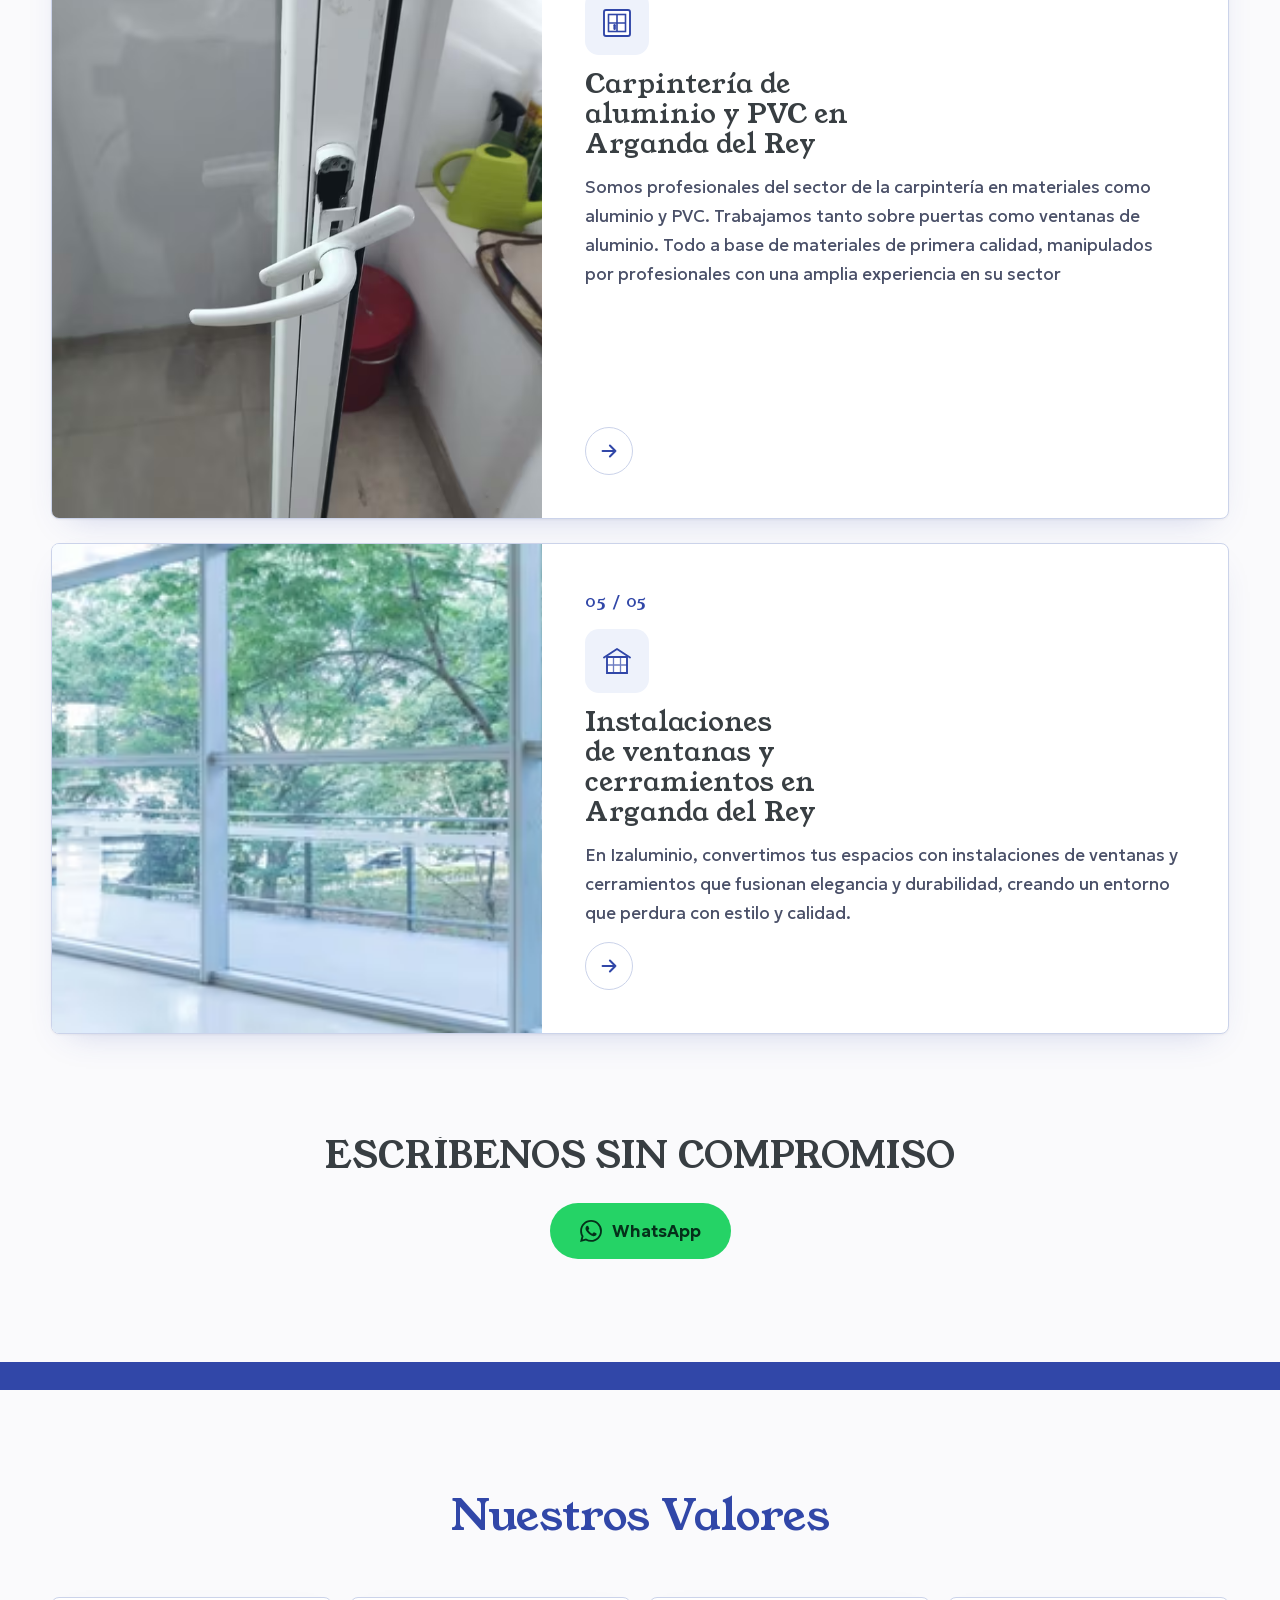
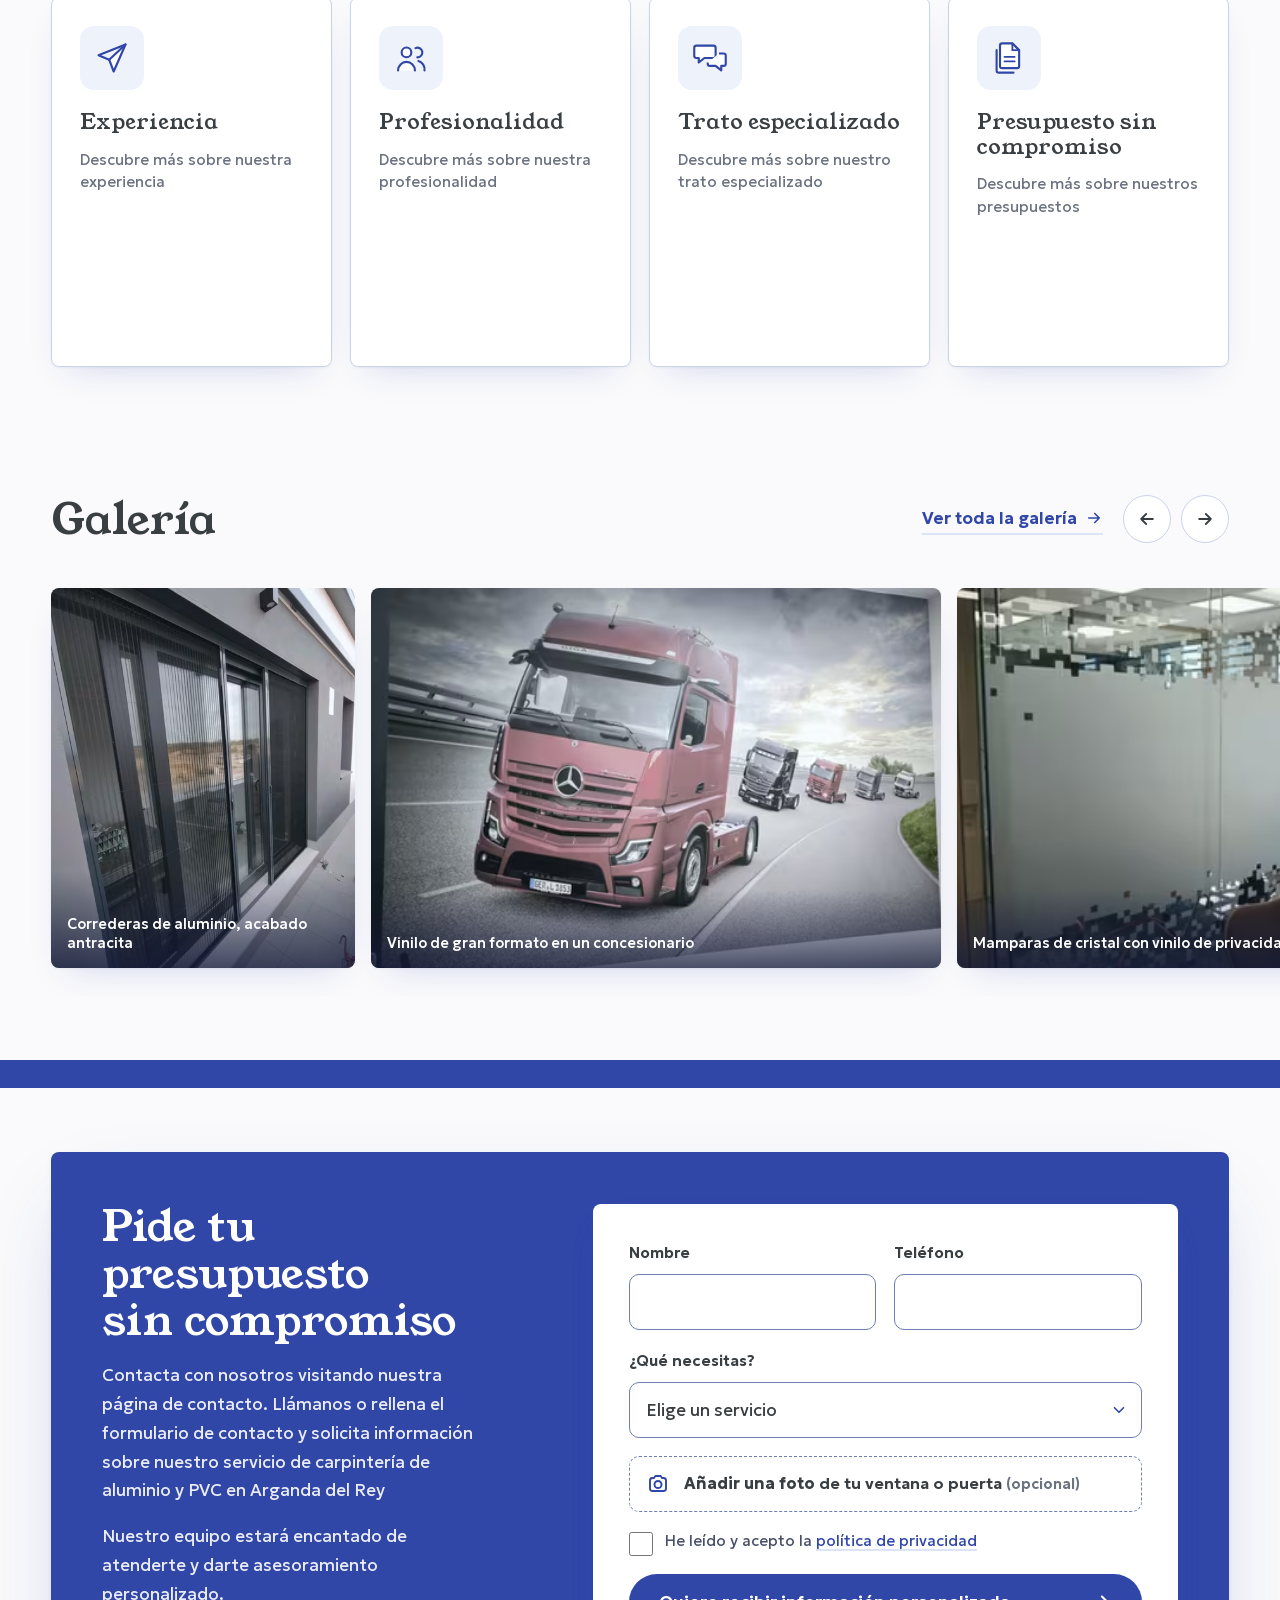
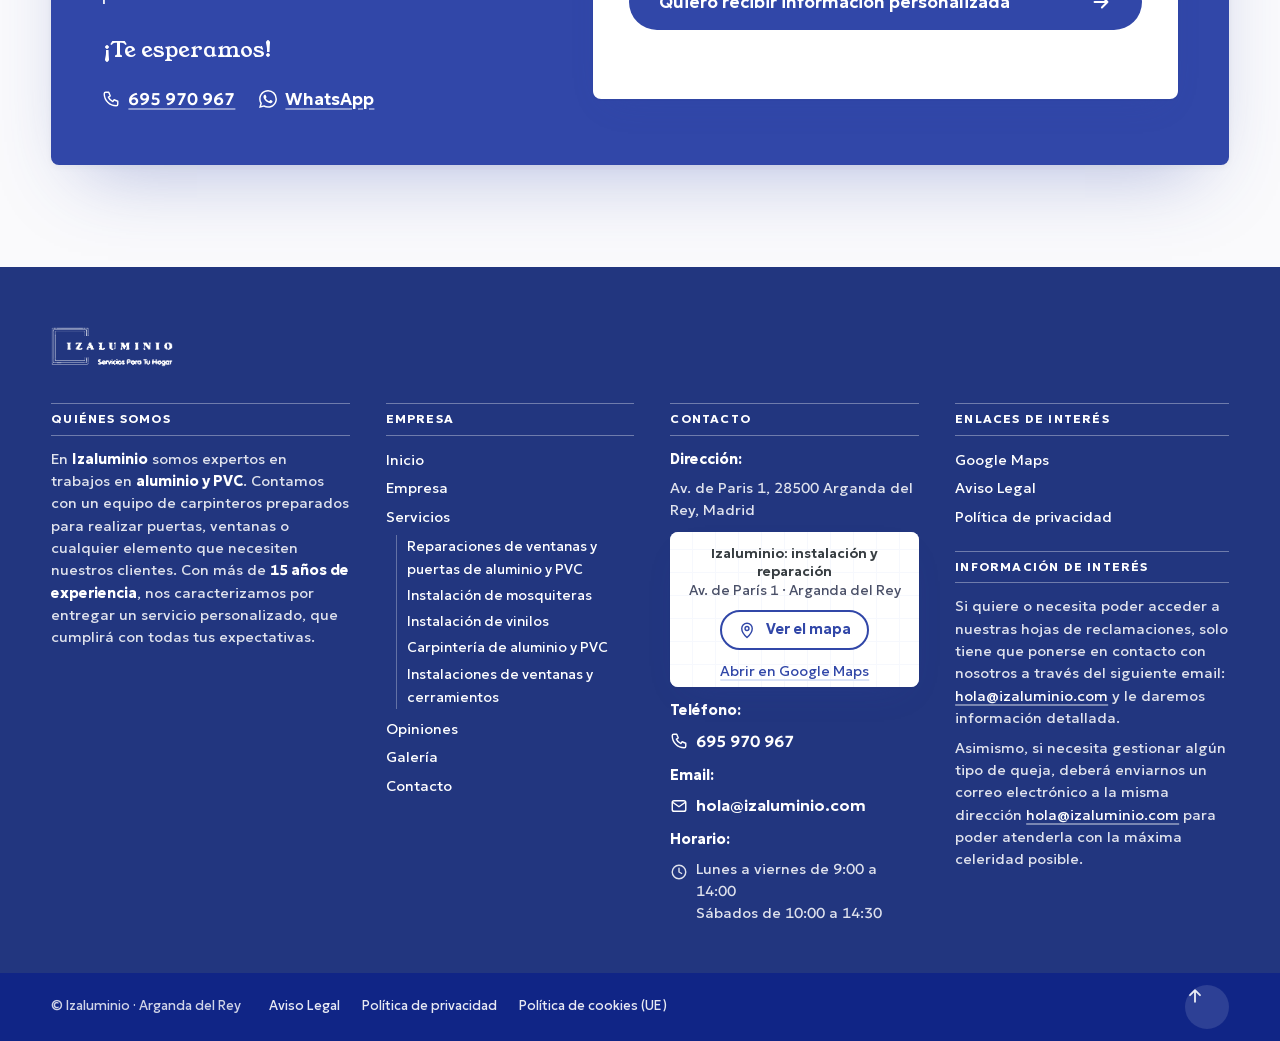
==== commit bc486aaa: "fix: hero con pase automático real, banda de servicios como índice, apilado desde 640 px - Hero: 5 s" ====
--- a/index.html
+++ b/index.html
@@ -193,31 +193,47 @@
         <h2 class="banda__titulo mascara" id="titulo-servicios">Conoce nuestros servicios</h2>
         <p class="banda__sub">Realizados por profesionales con gran experiencia</p>
       </div>
-      <nav class="banda__rejilla" aria-label="Ir a un servicio">
-        <a class="banda__tile revela" style="--n:0" href="#servicio-1">
-          <span class="banda__icono" aria-hidden="true"><svg width="30" height="30"><use href="#s-reparacion"/></svg></span>
+      <!-- Índice de servicios: cada entrada lleva a su tarjeta (01–05 es su posición en la pila) -->
+      <nav class="banda__indice" aria-label="Ir a un servicio">
+        <a class="banda__entrada revela" style="--n:0" href="#servicio-1">
+          <span class="banda__cima">
+            <span class="banda__num" aria-hidden="true">01</span>
+            <span class="banda__icono" aria-hidden="true"><svg width="36" height="36"><use href="#s-reparacion"/></svg></span>
+          </span>
           <span class="banda__nombre">Reparaciones de ventanas y puertas de aluminio y PVC</span>
-          <svg class="banda__flecha" width="20" height="20" aria-hidden="true"><use href="#i-der"/></svg>
+          <svg class="banda__flecha" width="22" height="22" aria-hidden="true"><use href="#i-der"/></svg>
         </a>
-        <a class="banda__tile revela" style="--n:1" href="#servicio-2">
-          <span class="banda__icono" aria-hidden="true"><svg width="30" height="30"><use href="#s-mosquitera"/></svg></span>
+        <a class="banda__entrada revela" style="--n:1" href="#servicio-2">
+          <span class="banda__cima">
+            <span class="banda__num" aria-hidden="true">02</span>
+            <span class="banda__icono" aria-hidden="true"><svg width="36" height="36"><use href="#s-mosquitera"/></svg></span>
+          </span>
           <span class="banda__nombre">Instalación de mosquiteras</span>
-          <svg class="banda__flecha" width="20" height="20" aria-hidden="true"><use href="#i-der"/></svg>
+          <svg class="banda__flecha" width="22" height="22" aria-hidden="true"><use href="#i-der"/></svg>
         </a>
-        <a class="banda__tile revela" style="--n:2" href="#servicio-3">
-          <span class="banda__icono" aria-hidden="true"><svg width="30" height="30"><use href="#s-vinilo"/></svg></span>
+        <a class="banda__entrada revela" style="--n:2" href="#servicio-3">
+          <span class="banda__cima">
+            <span class="banda__num" aria-hidden="true">03</span>
+            <span class="banda__icono" aria-hidden="true"><svg width="36" height="36"><use href="#s-vinilo"/></svg></span>
+          </span>
           <span class="banda__nombre">Instalación de vinilos</span>
-          <svg class="banda__flecha" width="20" height="20" aria-hidden="true"><use href="#i-der"/></svg>
+          <svg class="banda__flecha" width="22" height="22" aria-hidden="true"><use href="#i-der"/></svg>
         </a>
-        <a class="banda__tile revela" style="--n:3" href="#servicio-4">
-          <span class="banda__icono" aria-hidden="true"><svg width="30" height="30"><use href="#s-carpinteria"/></svg></span>
+        <a class="banda__entrada revela" style="--n:3" href="#servicio-4">
+          <span class="banda__cima">
+            <span class="banda__num" aria-hidden="true">04</span>
+            <span class="banda__icono" aria-hidden="true"><svg width="36" height="36"><use href="#s-carpinteria"/></svg></span>
+          </span>
           <span class="banda__nombre">Carpintería de aluminio y PVC</span>
-          <svg class="banda__flecha" width="20" height="20" aria-hidden="true"><use href="#i-der"/></svg>
+          <svg class="banda__flecha" width="22" height="22" aria-hidden="true"><use href="#i-der"/></svg>
         </a>
-        <a class="banda__tile revela" style="--n:4" href="#servicio-5">
-          <span class="banda__icono" aria-hidden="true"><svg width="30" height="30"><use href="#s-cerramiento"/></svg></span>
+        <a class="banda__entrada revela" style="--n:4" href="#servicio-5">
+          <span class="banda__cima">
+            <span class="banda__num" aria-hidden="true">05</span>
+            <span class="banda__icono" aria-hidden="true"><svg width="36" height="36"><use href="#s-cerramiento"/></svg></span>
+          </span>
           <span class="banda__nombre">Instalaciones de ventanas y cerramientos</span>
-          <svg class="banda__flecha" width="20" height="20" aria-hidden="true"><use href="#i-der"/></svg>
+          <svg class="banda__flecha" width="22" height="22" aria-hidden="true"><use href="#i-der"/></svg>
         </a>
       </nav>
     </div>
--- a/assets/css/home.css
+++ b/assets/css/home.css
@@ -136,37 +136,81 @@
 .hero__cortina.is-salto{transition:none!important}
 html:not(.js) .hero__cortina{display:none}
 
-/* ---------- BANDA AZUL: "Conoce nuestros servicios" + cinco accesos ---------- */
-.banda{background:var(--azul);color:#fff;margin-top:clamp(56px,7vw,104px);padding-block:clamp(48px,6vw,88px) clamp(48px,6vw,80px)}
-.banda__cabecera{display:grid;gap:12px 48px}
+/* ---------- BANDA AZUL: "Conoce nuestros servicios" como índice ----------
+   Un índice de catálogo, no una rejilla de cajas: cinco entradas separadas
+   por filetes, con su posición en la pila (01–05), el icono en línea y el
+   nombre. Al pasar el cursor, un panel de luz sube desde abajo (el mismo
+   gesto de descorrer de toda la web). La primera tarjeta de servicio sale
+   solapada de la banda. Luz que entra por la esquina superior izquierda. */
+.servicios{--solape:72px}
+@media (max-width:899px){ .servicios{--solape:44px} }
+.banda{
+  position:relative;isolation:isolate;color:#fff;
+  margin-top:clamp(56px,7vw,104px);
+  padding-block:clamp(48px,6vw,88px) calc(clamp(40px,5vw,72px) + var(--solape));
+  background:
+    radial-gradient(120% 110% at 0% 0%,rgba(255,255,255,.14),rgba(255,255,255,0) 58%),
+    radial-gradient(80% 70% at 100% 100%,rgba(16,37,134,.55),rgba(16,37,134,0) 60%),
+    var(--azul);
+}
+.banda::before{ /* grano fino para que el azul no sea un vector plano */
+  content:'';position:absolute;inset:0;z-index:-1;pointer-events:none;opacity:.07;mix-blend-mode:overlay;
+  background-image:url("data:image/svg+xml,%3Csvg xmlns='http://www.w3.org/2000/svg' width='160' height='160'%3E%3Cfilter id='n'%3E%3CfeTurbulence type='fractalNoise' baseFrequency='.9' numOctaves='2' stitchTiles='stitch'/%3E%3C/filter%3E%3Crect width='100%25' height='100%25' filter='url(%23n)'/%3E%3C/svg%3E");
+}
+.banda__cabecera{
+  display:grid;gap:12px 48px;
+  padding-bottom:clamp(22px,2.6vw,32px);border-bottom:1px solid rgba(255,255,255,.3);
+}
 @media (min-width:900px){ .banda__cabecera{grid-template-columns:minmax(0,7fr) minmax(0,5fr);align-items:end} }
 .banda__titulo{color:#fff}
-.banda__sub{font-family:var(--display);font-size:clamp(1.25rem,1.7vw,1.6rem);line-height:1.3;color:rgba(255,255,255,.92)}
-@media (min-width:900px){ .banda__sub{text-align:right;padding-bottom:8px} }
-.banda__rejilla{display:grid;gap:14px;margin-top:clamp(32px,4vw,56px);grid-template-columns:repeat(2,minmax(0,1fr))}
-@media (min-width:700px){ .banda__rejilla{grid-template-columns:repeat(3,minmax(0,1fr))} }
-@media (min-width:1024px){ .banda__rejilla{grid-template-columns:repeat(5,minmax(0,1fr))} }
-.banda__tile{
-  position:relative;isolation:isolate;overflow:hidden;
-  display:flex;flex-direction:column;gap:18px;min-height:200px;padding:22px 20px 20px;
-  border:1px solid rgba(255,255,255,.28);border-radius:var(--r-tarjeta);background:rgba(255,255,255,.06);
+.banda__sub{font-size:clamp(1.05rem,1.25vw,1.2rem);line-height:1.5;color:rgba(255,255,255,.82);max-width:34ch}
+@media (min-width:900px){ .banda__sub{text-align:right;justify-self:end;padding-bottom:10px} }
+
+/* Las entradas: lista en móvil y tableta, cinco columnas en escritorio */
+.banda__indice{display:grid}
+.banda__entrada{
+  position:relative;isolation:isolate;
+  display:grid;grid-template-columns:auto 1fr auto;align-items:center;gap:16px 18px;
+  padding:18px 0;border-bottom:1px solid rgba(255,255,255,.22);
   color:#fff;text-decoration:none;
-  transition:transform var(--t-corto) var(--ease);
-}
-.banda__tile::after{content:'';position:absolute;inset:0;z-index:-1;background:#fff;opacity:0;transition:opacity var(--t-corto) var(--ease)}
-.banda__tile:hover,.banda__tile:focus-visible{transform:translateY(-4px)}
-.banda__tile:hover::after,.banda__tile:focus-visible::after{opacity:.12}
-.banda__tile:focus-visible{outline-color:#fff}
-.banda__tile:active{transform:translateY(-2px) scale(.98)}
-.banda__icono{--duo:var(--cielo);display:grid;place-items:center;width:56px;height:56px;border-radius:14px;background:#fff;color:var(--azul)}
-.banda__nombre{font-weight:600;font-size:1rem;line-height:1.35;text-wrap:balance}
-.banda__flecha{margin-top:auto;align-self:flex-end;transition:transform var(--t-corto) var(--ease)}
-.banda__tile:hover .banda__flecha{transform:translateX(4px)}
-@media (max-width:599px){ .banda__tile{min-height:0;gap:12px;padding:16px} .banda__icono{width:44px;height:44px} .banda__icono svg{width:24px;height:24px} .banda__nombre{font-size:.9rem} }
+}
+.banda__entrada:focus-visible{outline-color:#fff;outline-offset:4px}
+.banda__cima{display:contents}
+.banda__num{font-family:var(--display);font-size:1.25rem;line-height:1;color:var(--cielo-2);min-width:2.2ch;transition:color var(--t-corto) var(--ease)}
+.banda__icono{--duo:rgba(255,255,255,.4);display:grid;place-items:center;color:#fff}
+.banda__nombre{font-weight:600;font-size:1.0625rem;line-height:1.35;text-wrap:balance}
+.banda__flecha{flex:none;transition:transform var(--t-corto) var(--ease)}
+.banda__entrada:hover .banda__flecha,.banda__entrada:focus-visible .banda__flecha{transform:translateX(4px)}
+.banda__entrada:hover .banda__num,.banda__entrada:focus-visible .banda__num{color:#fff}
+.banda__entrada:active{transform:translateY(1px)}
+@media (max-width:1023px){
+  .banda__entrada{grid-template-columns:auto auto 1fr auto}
+  .banda__icono svg{width:28px;height:28px}
+}
+@media (min-width:1024px){
+  .banda__indice{grid-template-columns:repeat(5,minmax(0,1fr));margin-inline:-24px}
+  .banda__entrada{
+    display:flex;flex-direction:column;align-items:flex-start;gap:22px;
+    min-height:236px;padding:28px 24px 24px;border-bottom:0;
+    border-left:1px solid rgba(255,255,255,.22);
+  }
+  .banda__entrada:first-child{border-left-color:transparent}
+  .banda__cima{display:flex;width:100%;align-items:flex-start;justify-content:space-between}
+  .banda__num{font-size:1.5rem;padding-top:4px}
+  .banda__nombre{font-size:1.125rem;max-width:15ch}
+  .banda__flecha{margin-top:auto}
+  /* El panel de luz sube desde abajo al pasar el cursor */
+  .banda__entrada::before{
+    content:'';position:absolute;inset:0;z-index:-1;background:rgba(255,255,255,.1);
+    transform:scaleY(0);transform-origin:bottom;
+    transition:transform var(--t-medio) var(--ease);
+  }
+  .banda__entrada:hover::before,.banda__entrada:focus-visible::before{transform:scaleY(1)}
+}
 
 /* ---------- SERVICIOS: cinco tarjetas que se apilan al hacer scroll (escritorio) ---------- */
 .servicios{background:var(--fondo)}
-.pila{display:grid;gap:24px;padding-top:clamp(48px,6vw,88px);counter-reset:tarjeta}
+.pila{position:relative;display:grid;gap:24px;margin-top:calc(-1 * var(--solape));counter-reset:tarjeta}
 .tarjeta{
   position:relative;display:grid;
   background:var(--blanco);border:1px solid var(--linea);border-radius:var(--r-tarjeta);
@@ -209,17 +253,26 @@
 .tarjeta__mas:hover,.tarjeta__mas:focus-visible{background:var(--azul);color:#fff;border-color:var(--azul);transform:translateX(4px)}
 .tarjeta__mas:active{transform:translateX(4px) scale(.94)}
 
-/* Apilado solo en escritorio con altura suficiente; en móvil, flujo normal */
-@media (min-width:1024px) and (min-height:760px){
+/* Apilado en escritorio desde 640 px de alto (760 dejaba fuera a muchos
+   portátiles Windows con escala 125 % o barra de marcadores); en móvil, flujo normal */
+@media (min-width:1024px) and (min-height:640px){
   .pila{gap:0}
   .tarjeta{
-    position:sticky;top:calc(var(--cab-alto) + 24px + var(--n,0) * 14px);
+    position:sticky;top:calc(var(--cab-alto) + 24px + var(--n,0) * 12px);
     margin-bottom:24px;max-height:calc(100svh - var(--cab-alto) - 96px);
     will-change:transform;
   }
   .tarjeta:last-child{margin-bottom:0}
   .tarjeta.is-cubierta{pointer-events:none}
-  .tarjeta__foto{max-height:calc(100svh - var(--cab-alto) - 98px)}
+  .tarjeta__foto{min-height:0;max-height:calc(100svh - var(--cab-alto) - 98px)}
+}
+/* Pantallas bajas: el cuerpo de la tarjeta se compacta para caber entero */
+@media (min-width:1024px) and (min-height:640px) and (max-height:799px){
+  .tarjeta__cuerpo{padding:24px 36px;gap:10px}
+  .tarjeta__icono{width:48px;height:48px}
+  .tarjeta__icono svg{width:26px;height:26px}
+  .tarjeta__titulo{font-size:1.5rem}
+  .tarjeta p{font-size:1rem;line-height:1.55}
 }
 
 .escribenos{text-align:center;padding-block:clamp(64px,8vw,120px)}
